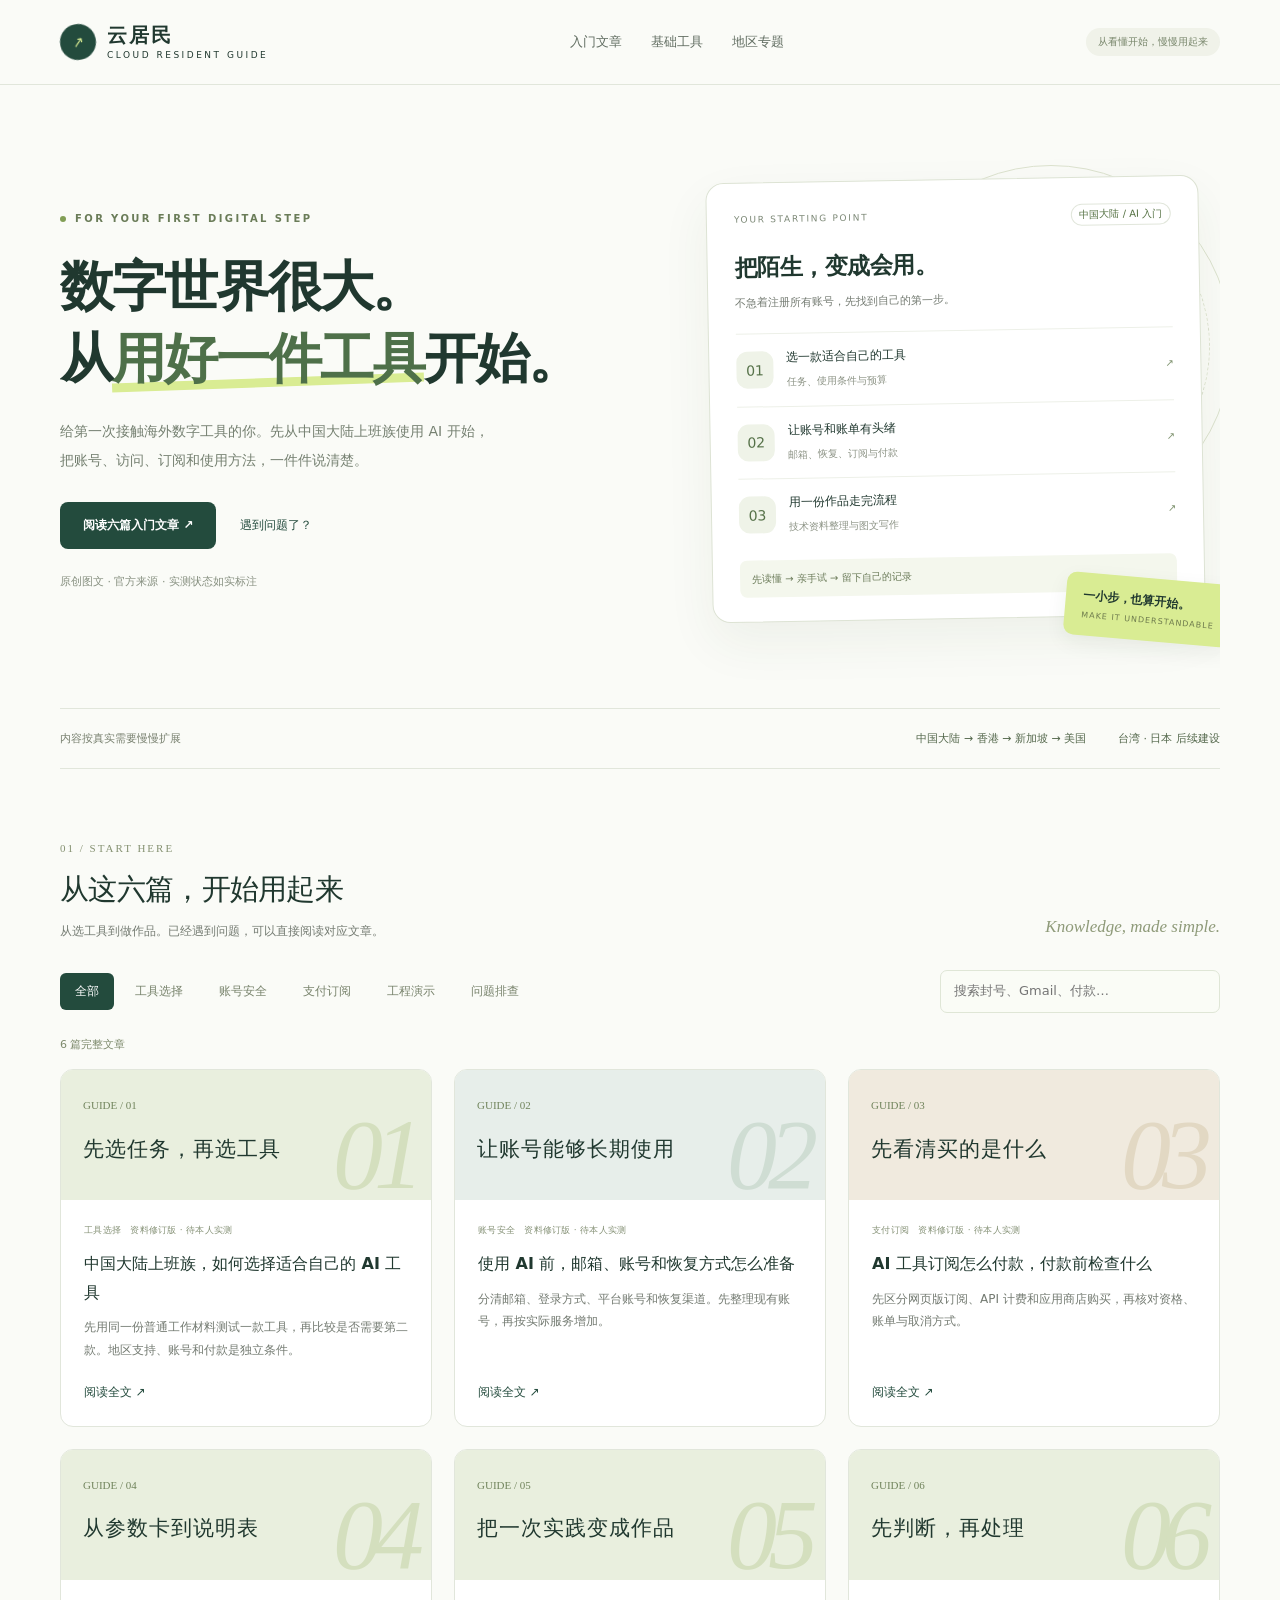
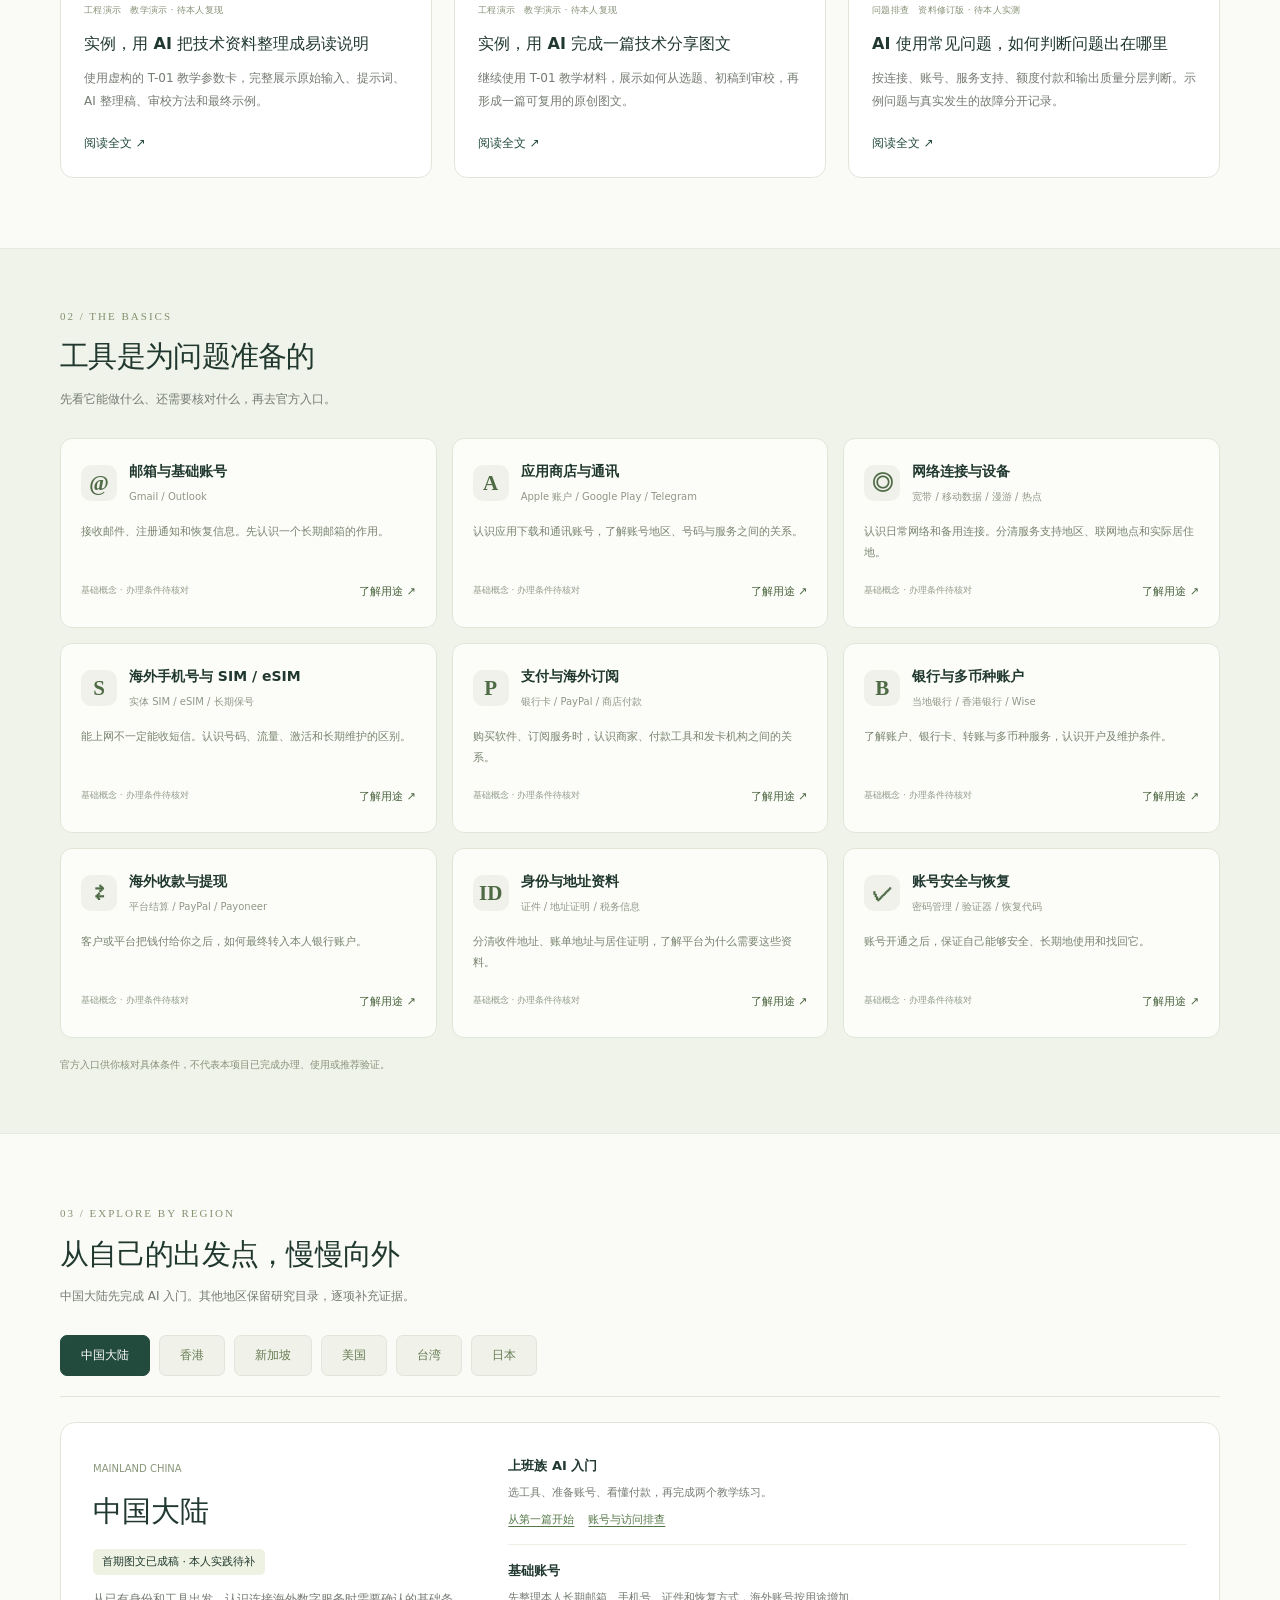
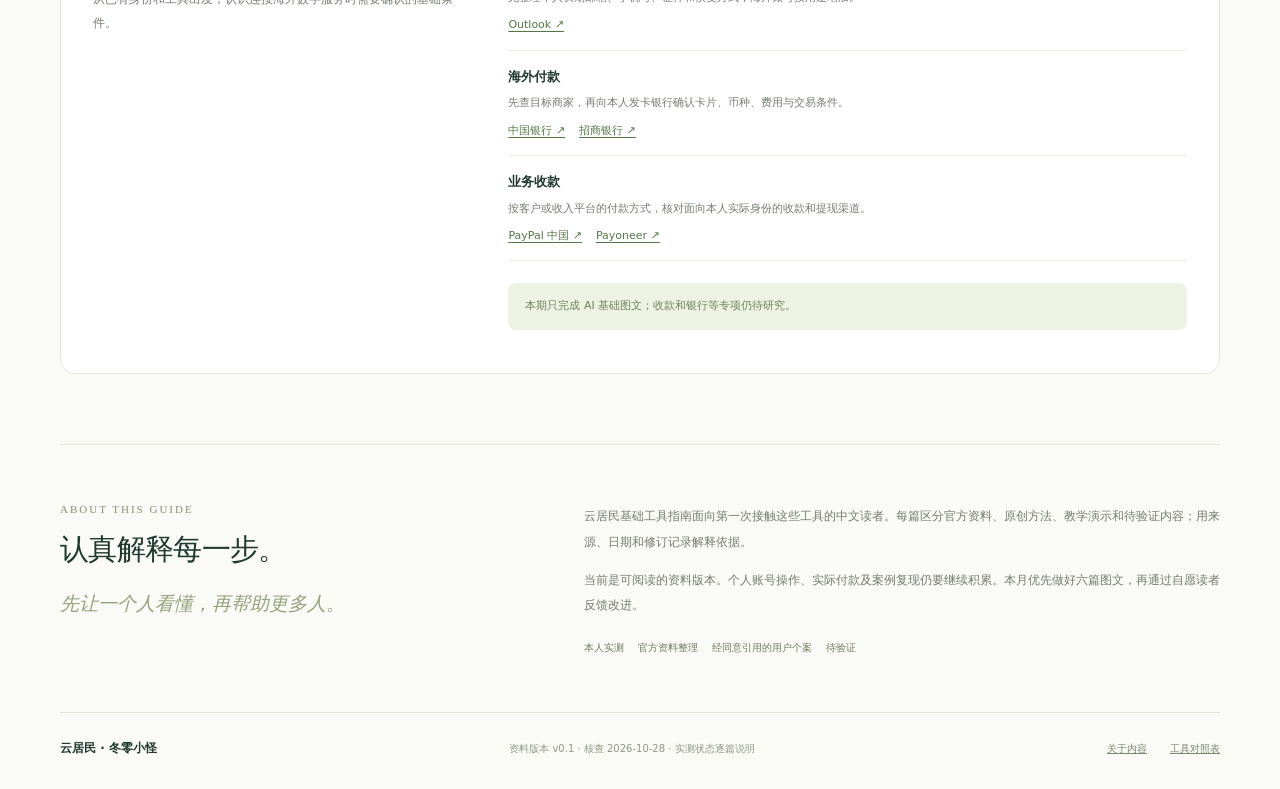
==== site/index.html @ c8e0245f "Add six beginner articles, diagrams, sources and execution plan" ====
<!doctype html><html lang="zh-CN"><head><meta charset="utf-8"><meta name="viewport" content="width=device-width, initial-scale=1"><meta name="description" content="面向中文新手的云居民基础工具指南，认识账号、网络、订阅、收款和安全。"><title>数字世界，从用好一件工具开始 · 云居民</title><link rel="stylesheet" href="assets/style.css"></head><body><a class="skip" href="#main">跳到正文</a><header><div class="wrap nav"><a class="brand" href="index.html"><span class="brand-mark">↗</span><span class="brand-name">云居民<span class="brand-en">CLOUD RESIDENT GUIDE</span></span></a><nav class="nav-links" aria-label="主导航"><a href="index.html#start">入门文章</a><a href="index.html#tools">基础工具</a><a href="index.html#regions">地区专题</a></nav><span class="nav-tag">从看懂开始，慢慢用起来</span></div></header><main id="main"><section class="hero wrap"><div class="hero-grid"><div><div class="eyebrow"><span class="dot"></span> FOR YOUR FIRST DIGITAL STEP</div><h1>数字世界很大。<br>从<em>用好一件工具</em>开始。</h1><p class="hero-copy">给第一次接触海外数字工具的你。先从中国大陆上班族使用 AI 开始，把账号、访问、订阅和使用方法，一件件说清楚。</p><div class="hero-actions"><a class="btn" href="#start">阅读六篇入门文章 ↗</a><a class="text-link" href="articles/06-troubleshooting.html">遇到问题了？</a></div><div class="hero-note">原创图文 · 官方来源 · 实测状态如实标注</div></div><div class="map-scene"><div class="map-card"><div class="map-top"><span>YOUR STARTING POINT</span><span>中国大陆 / AI 入门</span></div><h2>把陌生，变成会用。</h2><p class="map-sub">不急着注册所有账号，先找到自己的第一步。</p><a class="route" href="articles/01-choose-ai.html"><span class="route-icon">01</span><span class="route-text"><b>选一款适合自己的工具</b><small>任务、使用条件与预算</small></span><span class="route-status">↗</span></a><a class="route" href="articles/02-accounts.html"><span class="route-icon">02</span><span class="route-text"><b>让账号和账单有头绪</b><small>邮箱、恢复、订阅与付款</small></span><span class="route-status">↗</span></a><a class="route" href="articles/04-technical-case.html"><span class="route-icon">03</span><span class="route-text"><b>用一份作品走完流程</b><small>技术资料整理与图文写作</small></span><span class="route-status">↗</span></a><div class="map-foot">先读懂 → 亲手试 → 留下自己的记录</div></div><div class="floating-note">一小步，也算开始。<span>MAKE IT UNDERSTANDABLE</span></div></div></div><div class="principles"><p>内容按真实需要慢慢扩展</p><div class="points"><span class="point">中国大陆 → 香港 → 新加坡 → 美国</span><span class="point">台湾 · 日本 后续建设</span></div></div></section><section id="start" class="wrap section article-catalog"><div class="section-head"><div><div class="section-kicker">01 / START HERE</div><h2>从这六篇，开始用起来</h2><p>从选工具到做作品。已经遇到问题，可以直接阅读对应文章。</p></div><span class="section-index">Knowledge, made simple.</span></div><div class="catalog-controls"><div class="filters" role="group" aria-label="文章分类"><button class="filter active" aria-pressed="true" data-filter="all">全部</button><button class="filter" aria-pressed="false" data-filter="工具选择">工具选择</button><button class="filter" aria-pressed="false" data-filter="账号安全">账号安全</button><button class="filter" aria-pressed="false" data-filter="支付订阅">支付订阅</button><button class="filter" aria-pressed="false" data-filter="工程演示">工程演示</button><button class="filter" aria-pressed="false" data-filter="问题排查">问题排查</button></div><div class="search"><label class="skip" for="search">搜索文章全文</label><input id="search" type="search" placeholder="搜索封号、Gmail、付款…" aria-label="搜索文章全文"></div></div><div id="resultCount" class="count-line" role="status" aria-live="polite">6 篇完整文章</div><div class="guides"><article class="guide" data-id="01-choose-ai" data-category="工具选择"><a href="articles/01-choose-ai.html" class="guide-cover" aria-label="阅读 中国大陆上班族，如何选择适合自己的 AI 工具"><span class="cover-number">GUIDE / 01</span><div class="cover-title">先选任务，再选工具</div><span class="cover-word">01</span></a><div class="guide-info"><div class="guide-meta"><span>工具选择</span><span>资料修订版 · 待本人实测</span></div><h3><a href="articles/01-choose-ai.html">中国大陆上班族，如何选择适合自己的 AI 工具</a></h3><p>先用同一份普通工作材料测试一款工具，再比较是否需要第二款。地区支持、账号和付款是独立条件。</p><a class="text-link" href="articles/01-choose-ai.html">阅读全文 ↗</a></div></article><article class="guide" data-id="02-accounts" data-category="账号安全"><a href="articles/02-accounts.html" class="guide-cover" aria-label="阅读 使用 AI 前，邮箱、账号和恢复方式怎么准备"><span class="cover-number">GUIDE / 02</span><div class="cover-title">让账号能够长期使用</div><span class="cover-word">02</span></a><div class="guide-info"><div class="guide-meta"><span>账号安全</span><span>资料修订版 · 待本人实测</span></div><h3><a href="articles/02-accounts.html">使用 AI 前，邮箱、账号和恢复方式怎么准备</a></h3><p>分清邮箱、登录方式、平台账号和恢复渠道。先整理现有账号，再按实际服务增加。</p><a class="text-link" href="articles/02-accounts.html">阅读全文 ↗</a></div></article><article class="guide" data-id="03-payments" data-category="支付订阅"><a href="articles/03-payments.html" class="guide-cover" aria-label="阅读 AI 工具订阅怎么付款，付款前检查什么"><span class="cover-number">GUIDE / 03</span><div class="cover-title">先看清买的是什么</div><span class="cover-word">03</span></a><div class="guide-info"><div class="guide-meta"><span>支付订阅</span><span>资料修订版 · 待本人实测</span></div><h3><a href="articles/03-payments.html">AI 工具订阅怎么付款，付款前检查什么</a></h3><p>先区分网页版订阅、API 计费和应用商店购买，再核对资格、账单与取消方式。</p><a class="text-link" href="articles/03-payments.html">阅读全文 ↗</a></div></article><article class="guide" data-id="04-technical-case" data-category="工程演示"><a href="articles/04-technical-case.html" class="guide-cover" aria-label="阅读 实例，用 AI 把技术资料整理成易读说明"><span class="cover-number">GUIDE / 04</span><div class="cover-title">从参数卡到说明表</div><span class="cover-word">04</span></a><div class="guide-info"><div class="guide-meta"><span>工程演示</span><span>教学演示 · 待本人复现</span></div><h3><a href="articles/04-technical-case.html">实例，用 AI 把技术资料整理成易读说明</a></h3><p>使用虚构的 T-01 教学参数卡，完整展示原始输入、提示词、AI 整理稿、审校方法和最终示例。</p><a class="text-link" href="articles/04-technical-case.html">阅读全文 ↗</a></div></article><article class="guide" data-id="05-content-case" data-category="工程演示"><a href="articles/05-content-case.html" class="guide-cover" aria-label="阅读 实例，用 AI 完成一篇技术分享图文"><span class="cover-number">GUIDE / 05</span><div class="cover-title">把一次实践变成作品</div><span class="cover-word">05</span></a><div class="guide-info"><div class="guide-meta"><span>工程演示</span><span>教学演示 · 待本人复现</span></div><h3><a href="articles/05-content-case.html">实例，用 AI 完成一篇技术分享图文</a></h3><p>继续使用 T-01 教学材料，展示如何从选题、初稿到审校，再形成一篇可复用的原创图文。</p><a class="text-link" href="articles/05-content-case.html">阅读全文 ↗</a></div></article><article class="guide" data-id="06-troubleshooting" data-category="问题排查"><a href="articles/06-troubleshooting.html" class="guide-cover" aria-label="阅读 AI 使用常见问题，如何判断问题出在哪里"><span class="cover-number">GUIDE / 06</span><div class="cover-title">先判断，再处理</div><span class="cover-word">06</span></a><div class="guide-info"><div class="guide-meta"><span>问题排查</span><span>资料修订版 · 待本人实测</span></div><h3><a href="articles/06-troubleshooting.html">AI 使用常见问题，如何判断问题出在哪里</a></h3><p>按连接、账号、服务支持、额度付款和输出质量分层判断。示例问题与真实发生的故障分开记录。</p><a class="text-link" href="articles/06-troubleshooting.html">阅读全文 ↗</a></div></article><p id="empty" hidden>没有找到相关内容。试试「账号」「付款」或「线路」。</p></div></section><div class="catalog-band"><section id="tools" class="wrap section"><div class="section-head"><div><div class="section-kicker">02 / THE BASICS</div><h2>工具是为问题准备的</h2><p>先看它能做什么、还需要核对什么，再去官方入口。</p></div></div><div class="tools all-tools"><article class="tool"><div class="tool-top"><span class="tool-logo">@</span><div><h3>邮箱与基础账号</h3><small>Gmail / Outlook</small></div></div><p>接收邮件、注册通知和恢复信息。先认识一个长期邮箱的作用。</p><div class="tool-bottom"><span>基础概念 · 办理条件待核对</span><button data-tool="email" aria-haspopup="dialog">了解用途 ↗</button></div></article><article class="tool"><div class="tool-top"><span class="tool-logo">A</span><div><h3>应用商店与通讯</h3><small>Apple 账户 / Google Play / Telegram</small></div></div><p>认识应用下载和通讯账号，了解账号地区、号码与服务之间的关系。</p><div class="tool-bottom"><span>基础概念 · 办理条件待核对</span><button data-tool="apps" aria-haspopup="dialog">了解用途 ↗</button></div></article><article class="tool"><div class="tool-top"><span class="tool-logo">◎</span><div><h3>网络连接与设备</h3><small>宽带 / 移动数据 / 漫游 / 热点</small></div></div><p>认识日常网络和备用连接。分清服务支持地区、联网地点和实际居住地。</p><div class="tool-bottom"><span>基础概念 · 办理条件待核对</span><button data-tool="network" aria-haspopup="dialog">了解用途 ↗</button></div></article><article class="tool"><div class="tool-top"><span class="tool-logo">S</span><div><h3>海外手机号与 SIM / eSIM</h3><small>实体 SIM / eSIM / 长期保号</small></div></div><p>能上网不一定能收短信。认识号码、流量、激活和长期维护的区别。</p><div class="tool-bottom"><span>基础概念 · 办理条件待核对</span><button data-tool="phone" aria-haspopup="dialog">了解用途 ↗</button></div></article><article class="tool"><div class="tool-top"><span class="tool-logo">P</span><div><h3>支付与海外订阅</h3><small>银行卡 / PayPal / 商店付款</small></div></div><p>购买软件、订阅服务时，认识商家、付款工具和发卡机构之间的关系。</p><div class="tool-bottom"><span>基础概念 · 办理条件待核对</span><button data-tool="pay" aria-haspopup="dialog">了解用途 ↗</button></div></article><article class="tool"><div class="tool-top"><span class="tool-logo">B</span><div><h3>银行与多币种账户</h3><small>当地银行 / 香港银行 / Wise</small></div></div><p>了解账户、银行卡、转账与多币种服务，认识开户及维护条件。</p><div class="tool-bottom"><span>基础概念 · 办理条件待核对</span><button data-tool="bank" aria-haspopup="dialog">了解用途 ↗</button></div></article><article class="tool"><div class="tool-top"><span class="tool-logo">⇄</span><div><h3>海外收款与提现</h3><small>平台结算 / PayPal / Payoneer</small></div></div><p>客户或平台把钱付给你之后，如何最终转入本人银行账户。</p><div class="tool-bottom"><span>基础概念 · 办理条件待核对</span><button data-tool="receive" aria-haspopup="dialog">了解用途 ↗</button></div></article><article class="tool"><div class="tool-top"><span class="tool-logo">ID</span><div><h3>身份与地址资料</h3><small>证件 / 地址证明 / 税务信息</small></div></div><p>分清收件地址、账单地址与居住证明，了解平台为什么需要这些资料。</p><div class="tool-bottom"><span>基础概念 · 办理条件待核对</span><button data-tool="identity" aria-haspopup="dialog">了解用途 ↗</button></div></article><article class="tool"><div class="tool-top"><span class="tool-logo">✓</span><div><h3>账号安全与恢复</h3><small>密码管理 / 验证器 / 恢复代码</small></div></div><p>账号开通之后，保证自己能够安全、长期地使用和找回它。</p><div class="tool-bottom"><span>基础概念 · 办理条件待核对</span><button data-tool="security" aria-haspopup="dialog">了解用途 ↗</button></div></article></div><p class="catalog-note">官方入口供你核对具体条件，不代表本项目已完成办理、使用或推荐验证。</p></section></div><section id="regions" class="wrap section"><div class="section-head"><div><div class="section-kicker">03 / EXPLORE BY REGION</div><h2>从自己的出发点，慢慢向外</h2><p>中国大陆先完成 AI 入门。其他地区保留研究目录，逐项补充证据。</p></div></div><div class="region-tabs" role="group" aria-label="地区选择"><button class="region-tab" data-region="cn" aria-pressed="true">中国大陆</button><button class="region-tab" data-region="hk" aria-pressed="false">香港</button><button class="region-tab" data-region="sg" aria-pressed="false">新加坡</button><button class="region-tab" data-region="us" aria-pressed="false">美国</button><button class="region-tab" data-region="tw" aria-pressed="false">台湾</button><button class="region-tab" data-region="jp" aria-pressed="false">日本</button></div><div id="regionPanel" class="region-panel" aria-live="polite"></div></section><section id="about" class="wrap about"><div><div class="section-kicker">ABOUT THIS GUIDE</div><h2>认真解释每一步。</h2><div class="about-quote">先让一个人看懂，再帮助更多人。</div></div><div><p>云居民基础工具指南面向第一次接触这些工具的中文读者。每篇区分官方资料、原创方法、教学演示和待验证内容；用来源、日期和修订记录解释依据。</p><p>当前是可阅读的资料版本。个人账号操作、实际付款及案例复现仍要继续积累。本月优先做好六篇图文，再通过自愿读者反馈改进。</p><div class="about-tags"><span>本人实测</span><span>官方资料整理</span><span>经同意引用的用户个案</span><span>待验证</span></div></div></section></main><dialog id="toolDialog" aria-labelledby="toolTitle"><div class="dialog-head"><div class="section-kicker">TOOL NOTES</div><button class="close" aria-label="关闭工具详情">×</button></div><div class="dialog-body" id="toolBody"></div></dialog><footer class="wrap footer"><div class="footer-brand">云居民 · 冬零小怪</div><small>资料版本 v0.1 · 核查 2026-10-28 · 实测状态逐篇说明</small><div class="footer-links"><a href="index.html#about">关于内容</a><a href="downloads/工具对照表.md" download>工具对照表</a></div></footer><script>const articles=[{"id":"01-choose-ai","title":"中国大陆上班族，如何选择适合自己的 AI 工具","short":"先选任务，再选工具","category":"工具选择","evidence":"官方资料整理＋原创方法","state":"资料修订版 · 待本人实测","minutes":8,"tools":["network","email"],"related":["02-accounts","03-payments","04-technical-case"],"sources":["codex","deepseek","qianwen","openai"],"summary":"先用同一份普通工作材料测试一款工具，再比较是否需要第二款。地区支持、账号和付款是独立条件。","sections":[{"p":["下班后想用 DeepSeek 整理一页资料，搜了一圈，却先记住了会员、API、海外账号和网络线路。资料还没动，准备工作已经把人绕晕。","如果你也卡在这里，可以从一件很小的事开始。把一页能公开的材料，整理成自己看得懂的说明。","先做成一次。"]},{"h":"把几个陌生词换成日常说法","p":["网页版就像进餐厅点菜。你打开 DeepSeek 的对话页面，输入问题，直接看回答。API 则像把厨房接进自己的点餐系统，通常需要软件来调用。会用网页版，并不要求先学会 API。这个类比只解释使用方式，两者的产品条件和账单仍要分别看。","提示词就是你交代任务的话。与其输入「帮我整理」，不如说「请把这段参数整理成三列表格，保留原数值，没有的信息写未提供」。","说真的，刚开始把精力放在表达任务上，比记住一串产品缩写更有用。"]},{"h":"先明确你这次想完成什么","p":["适合已经会使用电脑和手机、希望把 AI 用于日常工作的读者。本篇先帮助你完成工具筛选，不要求编程或购买海外号码。","把「我要学 AI」改写成一个能验收的任务。例如，把一页公开技术资料整理成一张参数说明表；或者把自己的经历整理成一篇图文。"]},{"figure":"choose","caption":"原创示意图，任务、使用条件、结果质量、成本，按顺序筛选。"},{"h":"先认识三个候选，不做未经测试的排名","table":{"headers":["候选","已核对的官方信息","本周怎么试","费用与资格"],"rows":[["Codex","官方说明区分 ChatGPT 登录的订阅访问与 API 密钥按用量访问。","先确认实际登录类型，再完成一次资料整理任务。","先辨认具体产品与账单；不把订阅和 API 费用合并。"],["DeepSeek","官方首页有网页版与 API 独立入口。","用下方同一段材料，检查数值与遗漏。","个人产品价格与资格待本人核实；API 价格不能替代网页版价格。"],["千问（通义入口跳转）","通义入口目前跳转到千问。","作为补充候选，完成同任务测试并记录所用入口。","已确认入口与名称；具体功能、价格和账号要求待核实。"]]}},{"h":"用同一个小任务做比较","p":["先选你现有能正常使用、本人符合条件的一款。新建一个会话，粘贴下面的提示词和教学材料。记录工具名称、所选模式、日期、输入、原始输出与耗时。","Codex 的开发工作流与普通聊天工具的入口和定位不同；这里比较同一小任务的完成情况，不按品牌做通用能力排名。","本篇不宣称三款产品已经完成横向实测。工具对照表中的本人测试栏暂为空，等你实际操作后补充。"],"code":"请只根据原文，输出“项目｜数值与单位｜含义｜原文未提供的信息”。\n不要推断防水、精度、接线或安全等级。\n原文：采样周期100 ms；汇总上报周期1 s；正常工作温度0～40 ℃。"},{"h":"用四个问题决定是否继续用","list":["数值和单位是否保持一致？100 ms 和 1 s 是否被区分？","没有提供的信息是否明确保留为未知？","结果能否被你快速核对和修改？","实际任务频率是否足以支持持续付费？"],"p":["可以给「数值、信息边界、结构、修改成本」各记 0～2 分。这个分数只是你的任务记录，不是产品综合能力排名。当前工具满足任务时，先重复使用三次，再考虑增加工具。"]},{"h":"海外 AI 服务要多核对一层","p":["核对实际使用地区、本人账号条件和付款要求。能打开网页、拥有海外手机号或付款卡，各自都不能单独证明符合服务资格。","本次核对的 OpenAI 文档针对 API 服务，并说明列表范围之外的使用可能导致账号被封禁或暂停。它不能替代 ChatGPT 自身的地区及订阅规则。此处不提供绕过地区或身份审核的方法。"]},{"h":"完成这一篇后，你应该拿到什么","list":["一个具体任务和一款主工具。","一份原始输入、原始输出及核对记录。","一个决定，继续免费使用、继续观察，或有依据地考虑付费。"],"p":[]},{"h":"按照你今天的任务选入口","table":{"headers":["今天要做什么","起步方法","怎样算完成"],"rows":[["整理公开资料或写图文","先用自己已能正常使用的 DeepSeek 网页版。千问作为补充候选，实际功能需再确认。","保留原文和结果，逐项检查数字、条件及遗漏。"],["整理代码、修改网页或处理项目文件","已经使用 Codex 的读者可沿用当前工作环境，先只处理教学材料。","文件能打开，改动能解释，能回到原稿。"],["在自己的程序中批量调用","确实需要程序调用时，再研究 API。","明白接口、密钥、计费、额度与错误处理后再接入。"]]}},{"h":"一次十五分钟的练习","p":["找一段三到五行的公开文字，或者用第 4 篇的 T-01 教学卡。先复制保存原文，再把它交给你现有的一款服务。记录实际入口，不要只写品牌名。","拿到回答后，把原文放左边、结果放右边。逐个圈出数值和单位，再查有没有多出来的结论。比如原文没有防水等级，结果就不该出现「防水」。","看不懂的术语可以再追问「请换成一个第一次上班的人能理解的说法，保留数值和适用条件」。解释仍要对照原文，不能因为更顺口就默认正确。","你想想看，能发现并修正一个具体错误，已经比收藏十篇工具排行榜更接近自己的工作需求。"]},{"h":"买会员前，先留下一份作品","p":["担心免费额度不够很正常。先观察它究竟卡在哪一步，文件太长、次数不足，还是结果不准确。不同问题对应不同处理方法。","其实吧，订阅能否解决问题，要看官方套餐具体包含什么。答案不准确时，先缩小材料、写清要求、做好核对，再判断付费是否有帮助。","工具的价值可以用一件作品来判断。这篇说明能不能看懂，下一次还能不能照着做，自己需要花多少时间修正。今晚先留下这一件。"]},{"p":["冬零小怪 · 云居民基础工具指南","如果这篇帮你看懂了一步，可以收藏、分享给同样刚开始的朋友，也欢迎记下还没看懂的问题。"]}]},{"id":"02-accounts","title":"使用 AI 前，邮箱、账号和恢复方式怎么准备","short":"让账号能够长期使用","category":"账号安全","evidence":"原创操作方法＋官方查询入口","state":"资料修订版 · 待本人实测","minutes":8,"tools":["email","apps","security","identity"],"related":["01-choose-ai","03-payments","06-troubleshooting"],"sources":["codex","deepseek","qianwen","microsoft","google"],"summary":"分清邮箱、登录方式、平台账号和恢复渠道。先整理现有账号，再按实际服务增加。","sections":[{"p":["换了一部手机，邮箱还能打开，平时用的账号却要求旧设备验证。之前一路点「继续」，现在才发现自己说不清当初是怎么登录的。","这是一个假设场景。对第一次接触 Gmail、DeepSeek 或 Codex 的读者，最该弄明白的就是这件事。","账号怎么进，也得知道怎么找回。"]},{"h":"邮箱像信箱，登录方式像钥匙","p":["Gmail 是邮箱服务。你可能用它收账单，也可能用 Google 账号登录另一项服务。这两件事有关联，但不是同一个动作。","假设你在一项服务里点了「使用 Google 继续」。下次登录时应先回想自己选的方式，别看到密码框就反复尝试一个从没给该平台设置过的密码。这个例子只帮助理解，具体入口看该平台当前页面。","说真的，记住「我用什么方式进来的」，经常比再注册一个备用账号更有帮助。"]},{"h":"先分清四个角色","table":{"headers":["角色","用途","你需要记录什么"],"rows":[["邮箱","收通知、业务联系或恢复邮件。","只在私人记录中记别名、是否能登录、是否有恢复方式。"],["平台账号","登录具体 AI 服务。","服务名称、本人使用状态、官方登录入口。"],["登录方式","密码、手机验证或第三方登录等。","你实际采用哪一种；不是把密码写到资料表。"],["恢复方式","丢失设备或无法登录时找回。","恢复入口和备用方式是否仍由本人掌握。"]]}},{"figure":"accounts","caption":"原创示意图，平台账号、登录方式与恢复渠道需要分别确认。"},{"h":"先整理现有账号，30 分钟就能开始","list":["列出你正在使用的 AI 与邮箱类型，不需要提供完整地址。","用本人设备确认邮箱和常用 AI 是否还能正常登录。","在官方安全设置里查看当前支持的恢复和验证选项。","确认旧手机号是否仍在使用，备用邮箱是否能收到通知。","记录完成日期和未解决问题，保存在私人执行资料中。"],"p":["不要为了「搭建云居民身份」批量注册账号。每增加一个账号，都增加一份维护责任。"]},{"h":"设置独立密码与可恢复的验证方式","p":["重要账号使用独立密码，可以采用本人掌握的密码管理器。平台支持多因素认证时，先看清迁移与恢复说明，再启用适合自己的方式。","恢复代码属于敏感凭证，妥善单独保存。公开截图只保留菜单和操作说明，隐去邮箱、手机号、二维码、验证码、支付和账户标识。"]},{"h":"换手机或号码前先做迁移","list":["确认新设备能登录重要账号。","按平台官方说明迁移验证器或其他验证方式。","更新已停用的恢复号码和邮箱。","确认新方式生效，再处理旧设备或旧号码。"],"p":["如果已无法登录，从该服务的官方找回入口开始；先记录报错和已有恢复条件，不把账号交给陌生人托管。"]},{"h":"哪些信息放在什么地方","table":{"headers":["公开教程可以放","私人执行记录可以放","不在普通记录表中保存"],"rows":[["服务名称、脱敏截图、一般步骤。","账号别名、邮箱类型、恢复设置状态、最后确认日期。","密码、验证码、恢复代码、API 密钥、完整证件及支付资料。"]]}},{"h":"如何验收","p":["你能说清楚，这个账号用什么登录、通知发到哪里、设备丢失时先查哪个入口。私人记录中只填写状态与别名；公开文章不包含可识别你的登录凭证。","本篇未登录你的账户核实设置，具体菜单与可用验证方式以相应服务的当前页面为准。"]},{"image":"google-2step-official.png","caption":"Google 官方两步验证帮助页公开截图，2026-10-28。展示的是官方说明，不代表个人设置已经完成。"},{"h":"Gmail 已经在用，接下来做什么","p":["在本人常用设备上打开 Google 官方账号页面，从账号菜单进入安全相关设置。确认当前恢复邮箱、恢复手机号和验证设备是否仍归自己掌握。本文没有登录个人账号，不提供未经确认的逐按钮截图。","如果页面显示两步验证、通行密钥或验证器等选项，先阅读它自己的设置和恢复说明。两步验证是在原有登录之外再确认一次身份；通行密钥是一种依靠设备解锁等方式验证的登录凭据。不要因为名字陌生就同时开一堆自己不会恢复的方式。","其实吧，最好的配置是你能长期维护的配置。换手机前，先在新设备验证登录和恢复路径，再处置旧设备。"]},{"h":"一行私人记录就能说明白","code":"服务别名    教学账号 A\n通知邮箱类型    Gmail\n实际登录方式    由本人按实际情况填写\n恢复渠道状态    已确认 / 待确认\n最近确认日期    年-月-日\n下一步    只记录动作，不记录密码、验证码或恢复代码","p":["这张记录相当于给自己留一张门牌说明。它应该告诉你去哪里找，不应该变成钥匙串。","你想想看，如果电脑坏了，只留下存在那台电脑里的恢复代码，恢复仍然可能很困难。按服务说明安排自己能取得的备份，必要时使用受保护的离线存放方式。"]},{"h":"截图怎样让别人看懂，又不暴露自己","p":["教程需要的是菜单位置、选项名称和操作结果。邮箱、手机号、二维码、恢复代码、设备标识及支付信息不需要出现在图里。","先裁掉无关区域，再用不透明色块遮挡，导出一张新的图片。重新打开导出图检查，别只在编辑器里盖住一层就发原文件。","坦率地讲，本文配的是关系示意图。它不代表你的 Gmail 已经开好两步验证。今晚只完成一次本人核对，哪怕还有一项待确认，也写清楚下一步。"]},{"p":["冬零小怪 · 云居民基础工具指南","如果这篇帮你看懂了一步，可以收藏、分享给同样刚开始的朋友，也欢迎记下还没看懂的问题。"]}]},{"id":"03-payments","title":"AI 工具订阅怎么付款，付款前检查什么","short":"先看清买的是什么","category":"支付订阅","evidence":"原创判断方法＋官方入口","state":"资料修订版 · 待本人实测","minutes":8,"tools":["pay","bank","identity"],"related":["01-choose-ai","02-accounts","06-troubleshooting"],"sources":["codex","deepseek","qianwen","openai"],"summary":"先区分网页版订阅、API 计费和应用商店购买，再核对资格、账单与取消方式。","sections":[{"p":["同一个品牌，网页里有会员，开发者平台里又有余额。钱已经花过，打开另一个入口却还是提示额度不足。","如果你正准备第一次付款，先把购买对象看清楚。","品牌名相同，不足以说明账单相通。"]},{"h":"会员像月票，API 更像按使用量记账","p":["月票类比适合帮助理解订阅，按月或按年购买特定套餐内的权益。API 则经常根据实际调用消耗来计费，具体计价单位、额度和限额由对应产品说明。","这里的关键是看官方账单。不能因为 DeepSeek 首页同时有聊天和 API 链接，就推断两个入口用同一份余额。也不能把 Codex 所有登录方式都理解成同一种订阅。","说真的，付款之前先说清「我在哪个入口，买哪个商品」，后面的麻烦会少一些。"]},{"h":"先确认你要购买的产品","table":{"headers":["购买对象","先确认的问题","容易混淆的地方"],"rows":[["网页版订阅","订阅名称、计费周期、包含功能与实际账号。","买了某个网页套餐，未必包含 API 用量。"],["API 服务","接口产品、计费单位、额度、限额和账单入口。","按调用计费和网页会员是两种产品路径。"],["应用内购买","是否由应用商店结算、商店账号和订阅管理入口。","网页取消与商店订阅取消可能是不同入口。"]]}},{"h":"Codex 的登录与费用先分开辨认","p":["官方认证说明列出 ChatGPT 登录的订阅访问，以及 API 密钥按用量访问。它们对应的账单和使用条件不同。先在本人界面确认当前方式，再判断自己要查哪种费用。","本篇不需要你贴出任何密钥、令牌或认证文件。也不代替你切换登录方式或更改安全设置。"]},{"figure":"payment","caption":"原创示意图，先识别商品与购买渠道，再处理付款和续费。"},{"h":"付款前按这个顺序核对","list":["本人实际身份和使用地区是否符合该服务要求。","当前登录的账号是否就是准备长期使用的账号。","要购买的是网页订阅、API 额度还是应用内商品。","订单页展示的金额、币种、周期、税费与优惠到期价格。","官方接受的付款方式及本人发卡机构的交易条件。","自动续费的下次日期、取消入口和退款规则。"],"p":["账号资格、服务地区与付款成功分别判断，不用一张卡或一次验证码来推断全部条件。"]},{"h":"用空白账单记录代替猜价格","table":{"headers":["字段","应从哪里填写"],"rows":[["商品与渠道","本人打开的官方产品页或订单页。"],["首期实际支付","订单展示或已发生交易记录；未付款就写「未发生」。"],["持续费用","续费说明；金额或条件不明确时标为待确认。"],["汇率及其他费用","商家和付款机构说明；结算前不能保证固定汇率。"],["取消与退款","对应官方说明与本人可找到的管理入口。"]]}},{"h":"需要境外付款工具吗？先从商家倒推","p":["先检查目标服务接受的方式和你已有工具的适用性。确实有需求后，再研究额外的银行或付款工具。","付款工具的发卡地、卡组织、本人身份和商家限制是不同条件。此处没有推荐某张卡必然能完成付款，也没有办理金融账户。"]},{"h":"失败后，先保留证据再判断","list":["记录时间、实际商品、错误提示与已尝试步骤。","到官方订单或订阅页面确认是否已经产生订单或扣款，避免重复购买。","若已扣款但未开通，通过商家官方支持入口查询订单状态。","若由发卡机构拒绝，向本人发卡机构核实，不连续更换不明付款渠道。"],"p":["记录中隐藏卡号、账单地址和订单敏感字段。身份验证、付款和协议确认由本人在官方渠道完成。"]},{"h":"这一篇目前完成到哪里","p":["已整理判断顺序与三类产品的差异，尚未进行你的付款实测。工具对照表不填写未经验证的订阅价格。","本次读取的 OpenAI 地区文档只适用于 API，不作为 ChatGPT 订阅或付款资格的依据。其他工具的付款功能以本人实际看到的官方商品为准。"]},{"image":"codex-auth-official.png","caption":"官方 Authentication 文档公开截图，2026-10-28。页面分别列出 ChatGPT 订阅访问与 API 按用量访问。"},{"h":"把订单页当成商品说明读一遍","p":["登录本人准备长期使用的账号，从产品自己的升级或账单入口查看商品。记录套餐名称、购买渠道、币种、周期，以及订单页显示的总价。还没准备好付款，也可以在这一步停下。","例如一份虚构订单写着每月 20 美元，这只能说明它标出的周期费用。若连续订阅十二个月，单算标价就是 240 美元，实际支出还要看税费、汇率与发卡机构费用。这是算账示例，不是任何服务的现价。","其实吧，月费是否便宜，要放回你的使用频率里看。只用过一次的功能，和每周都用的功能，值得投入的金额可能完全不同。"],"figure":"invoice","caption":"原创虚构订单示意，20 美元只用于解释账单字段，不对应任何真实套餐。"},{"h":"海外服务怎么付，答案在具体订单里","p":["有的服务通过网页结算，有的可以通过应用商店购买，也有仅针对特定产品的账单平台。可用的卡种、发卡地区、账单资料和购买资格，需要分别看服务官方说明及实际订单。本文没有验证某张中国大陆银行卡对某个套餐必定可用。","不要为了试一个聊天功能，就把海外号码、银行卡、API 和服务器全部买齐。先确认自己已有方式是否满足要求。银行卡是付款工具，不能改变服务的地区与账号资格。","你想想看，连商品都还没确认，提前准备几张卡很难知道是在解决哪个问题。"]},{"h":"扣款失败，先别连点几次","p":["保留错误提示，查看官方订单状态，再向发卡机构确认是拒绝交易、待处理还是已经入账。银行显示的一笔待处理记录，不一定已经是最终扣款；状态由对应机构确认。","遇到扣费后没有权益，先核对购买账号、渠道及订单。提交给官方支持时，只在对方正规渠道按要求提供必要信息，普通笔记里不要保存完整卡号或安全码。","退款、取消续费和到期三个动作也要分别看。取消续费不等于已退款，也不自动说明什么时候失去权益。按你实际商品的说明记录。"]},{"h":"付费之后留下两个位置","p":["保存官方账单查询入口和订阅管理入口，再记下下次续费日期。可以在自己的日历里提前提醒，本项目不替你创建付费或续费操作。","坦率地讲，我们还没有你的真实订单记录，所以这篇给的是辨认方法。下次购买时，把商品与渠道写明，成功或失败都能留下有用的复盘。"]},{"p":["冬零小怪 · 云居民基础工具指南","如果这篇帮你看懂了一步，可以收藏、分享给同样刚开始的朋友，也欢迎记下还没看懂的问题。"]}]},{"id":"04-technical-case","title":"实例，用 AI 把技术资料整理成易读说明","short":"从参数卡到说明表","category":"工程演示","evidence":"自编材料＋本次助手演示","state":"教学演示 · 待本人复现","minutes":8,"tools":["network"],"related":["01-choose-ai","05-content-case","06-troubleshooting"],"sources":["sample"],"summary":"使用虚构的 T-01 教学参数卡，完整展示原始输入、提示词、AI 整理稿、审校方法和最终示例。","sections":[{"p":["设想一个练习。把几行参数交给 Codex 整理，句子可能变顺了，但每个数字对应哪个含义，仍要回头核对。","如果你也常写设备说明，可以先用一份不涉及公司资料的练习材料，看看该怎样核对。","把文字写顺，只完成了一半。"]},{"h":"给新手的解释，可以生活化到哪一步","p":["100 ms 是 0.1 秒，1 s 是 1 秒，单看时间长度，两者相差十倍。但本卡写的是采样周期和汇总上报周期，所以整理时必须保留两个不同的名称。","你可以借用做笔记的动作理解。每隔一段时间记一笔，和隔一段时间把笔记汇总交出去，是两种动作。这个类比不说明 T-01 怎样存储数据、每包包含多少条，也不能推断真实设备内部行为。","说真的，类比只负责帮人听懂。参数结论仍然要回到原文。"]},{"h":"案例边界与验收目标","p":["本案例由当前编写助手基于自编材料生成，用于展示内容制作流程。它不是你已经完成的工具测试，也不是 DeepSeek、Kimi 或千问的产品测评。","材料使用虚构的参数卡，不包含公司资料或真实设备指令。目标是准确解释文字、保留数值与单位、明确原文没有提供的内容。审校部分是编辑示范，仍需你本人复核。"]},{"h":"原始材料，T-01 教学参数卡","code":"T-01 教学参数卡（虚构）\n用途：演示如何将参数文字整理成说明。\n供电：24 V DC。\n采样周期：100 ms。\n汇总上报周期：1 s。\n正常工作温度：0～40 ℃。\n连续 5 s 未收到新数据：界面显示“数据中断”。\n未提供：防水等级、测量精度、接线方式。\n边界：不得用此虚构材料指导真实设备选型、接线或运行。"},{"h":"复制这段提示词开始复现","code":"请仅根据以下原文，为第一次接触这份资料的人整理说明。\n输出：1.一句话概括；2.参数与含义对照；3.原文没有说明的内容。\n保留数值和单位；区分采样周期与上报周期；不要补充常识性推断。\n每条结论注明对应原文字段。不能确定时写“原文未提供”。\n材料：\nT-01 教学参数卡（虚构）\n用途：演示如何将参数文字整理成说明。\n供电：24 V DC。\n采样周期：100 ms。\n汇总上报周期：1 s。\n正常工作温度：0～40 ℃。\n连续 5 s 未收到新数据：界面显示“数据中断”。\n未提供：防水等级、测量精度、接线方式。\n边界：不得用此虚构材料指导真实设备选型、接线或运行。"},{"figure":"technical","caption":"原创流程图，原文 → AI 初稿 → 逐项核对 → 修订稿。此图不是产品截图。"},{"h":"AI 初稿，本次编写助手生成","code":"T-01 是用于说明文档整理流程的教学示例。它以 24 V DC 供电，按 100 ms 周期采样，每 1 s 汇总上报，正常工作温度为 0～40 ℃。连续 5 s 未收到新数据时，界面显示“数据中断”。材料没有提供防水等级、测量精度和接线方式。"},{"h":"审校示例，哪些地方需要改得更清楚","table":{"headers":["检查项","与原文对照","编辑修正"],"rows":[["数值与单位","24 V DC、100 ms、1 s、0～40 ℃、5 s 均有原文字段。","保留原单位，不擅自换算或省略。"],["采样与上报","采样周期和汇总上报周期是两个字段。","分别列行，避免读者误以为每秒才采一次数据。"],["中断条件","原文为「连续 5 s 未收到新数据」。","原样保留，不改成大于、至少或超过等其他边界。"],["遗漏资料","原文明确未提供防水、精度与接线。","单列「未知」，不补写经验值。"],["使用边界","材料声明是虚构教学卡。","最终说明继续显示教学性质和使用限制。"]]}},{"h":"最终整理示例，可读的参数说明","table":{"headers":["原文字段","数值或规则","给新手的解释"],"rows":[["供电","24 V DC","原文给出的供电信息；不延伸为接线方案。"],["采样周期","100 ms","原文说明每次采样之间的周期。"],["汇总上报周期","1 s","这是汇总上报周期，应与采样周期分开理解。"],["正常工作温度","0～40 ℃","只复述材料给出的范围。"],["数据中断","连续 5 s 未收到新数据时显示指定文字。","这是本教学卡定义的显示条件。"],["未提供信息","防水等级、测量精度、接线方式。","保留未知，不能根据常识补齐。"]]}},{"h":"你复现时需要补充的记录","list":["实际工具和模式、测试时间、所在地区与设备类型。","原始输入和原始输出，保留未经编辑的版本。","你本人发现的错误、遗漏以及逐项修正记录。","复核后的最终稿，附「用户实测」或「待验证」标签。"],"p":["先用同一段原文测试主工具，不必同时购买三款工具。将结果存入私人实践记录；整理成公开教程前再次去除账号与设备信息。"]},{"h":"照着复现，先处理这一小段","p":["在本地新建一个文本文件，保存上面的教学卡全文，文件名可以用 T-01原文.txt。再建一个文件保存提示词。这样下次比较时不用靠记忆还原输入。","用自己现有能正常使用的 Codex 或 DeepSeek，把原文和提示词一起提交。不要上传公司图纸、客户信息或真实设备配置来完成这次练习。","回答出来后，先完整另存为原始输出，再开始改。其实吧，只有把原稿留住，才能看清到底是提示词改善了，还是你自己修正了结果。"]},{"h":"三轮核对，每轮只盯一件事","table":{"headers":["轮次","看哪里","本例怎样查"],"rows":[["第一轮","所有数字与单位","逐项查 24 V DC、100 ms、1 s、0～40 ℃、连续 5 s。"],["第二轮","数值适用的字段和条件","100 ms 对应采样；1 s 对应汇总上报；中断条件原样保留。"],["第三轮","原文之外的新结论","出现防水、精度、接线或实际产能等断言就追问出处；没有依据就删。"]]},"p":["如果遇到自己也不确定的专业判断，就标记待核实，回到可公开的官方说明或请合适的人复核。不要让 Codex 用更肯定的语气替你补上缺失证据。","你想想看，表格的好处就是每一行都能找到原文字段。漂亮的排版不能代替这个动作。"]},{"h":"这一份说明怎样变成你的真实案例","p":["当前文章展示的是本次助手生成和编辑的示例。你完成复现后，可以把自己的原始输出、发现的问题和修订稿放进来，再如实写上所用工具、日期和环境。","坦率地讲，读者未必需要一篇宣称节省了百分之多少时间的文章。把一个数字怎样核对清楚展示出来，就已经能帮另一个新手少走一步弯路。今晚先复核这五个数值。"]},{"p":["冬零小怪 · 云居民基础工具指南","如果这篇帮你看懂了一步，可以收藏、分享给同样刚开始的朋友，也欢迎记下还没看懂的问题。"]}]},{"id":"05-content-case","title":"实例，用 AI 完成一篇技术分享图文","short":"把一次实践变成作品","category":"工程演示","evidence":"自编材料＋本次助手演示","state":"教学演示 · 待本人复现","minutes":8,"tools":["apps"],"related":["04-technical-case","01-choose-ai","06-troubleshooting"],"sources":["sample"],"summary":"继续使用 T-01 教学材料，展示如何从选题、初稿到审校，再形成一篇可复用的原创图文。","sections":[{"p":["参数说明整理出来了，想写成一篇技术分享，结果开头冒出一句「我在现场调试了三天」。实际根本没发生过这段经历。","Codex 或 DeepSeek 可以协助表达，经历和结论还得有来源。","这一篇就练习把事实写成图文。"]},{"h":"一篇分享先装一件事","p":["选题可以很小。就讲 T-01 里的 100 ms 采样与 1 s 汇总上报，怎样在说明里分开写。读者看完能改好一张表，就足够成为一篇练习。","说真的，刚开始写作，常常会想把账号、模型、网络和所有技巧一次讲完。材料越多，事实越不容易核查。把问题缩小，文章会更容易写完。","这也像整理工作笔记。先把一页记清楚，再把几页连成册。自己的知识库可以这样慢慢长出来。"]},{"h":"先确定你这篇内容只讲什么","p":["目标读者是第一次整理技术资料的上班族。文章只解释「100 ms 采样」和「1 s 上报」为什么要分开记录，材料仅限 T-01 虚构教学卡。","这份图文由本次编写助手演示生成，没有冒充你的现场经历、产品测试或已发布作品。涉及具体工具的个人实测结果需要你另行复现。"]},{"h":"原始输入与事实边界","code":"题目：把技术参数写清楚的一次练习。\n来源：T-01 教学参数卡（虚构）。\n可引用：100 ms 采样、1 s 汇总上报，以及材料声明的未知项。\n不可添加：实际生产效率、设备品牌、客户反馈、工具排名、已现场验证的结论。"},{"h":"提示词，先写结构，再写初稿","code":"请根据以上材料写一篇面向普通上班族的技术分享。\n先给标题和四段提纲，再写400字以内的正文。\n必须标明虚构教学案例；不要用“我在现场”“亲测效率翻倍”等未经提供的经历。\n区分采样与汇总上报；末尾给出读者可以完成的文字核对动作。\n缺少的事实直接写未提供。"},{"h":"AI 初稿，本次编写助手生成","code":"标题：两个时间参数，别写成一件事\n整理技术资料时，我会先把数值和用途拆开看。以虚构的T-01教学卡为例，100 ms对应采样周期，1 s对应汇总上报周期。把它们都写成“更新速度”，读者就不容易知道每个数字在描述什么。\n更清楚的做法是分别写出参数名、数值、单位和原文字段。原文没有提供的防水等级、精度和接线方式，继续保留为未知。\n你也可以拿一段公开资料练习：先圈出所有数字，再逐条检查AI是否改变了单位或补充了原文不存在的条件。"},{"h":"审校示例，去掉没有来源的个人经历","table":{"headers":["初稿问题","修正理由","采用写法"],"rows":[["「我会先……」","没有提供你的真实实践，不替你补写个人经验。","「整理技术资料时，可以先……」"],["两个周期是否说清","采样与上报需要分开呈现。","增加对照图及两个独立参数名。"],["案例是否真实","不能让读者误认为是真实设备测试。","正文开头及配图均标记「虚构教学案例」。"],["发布是否已完成","此处只制作素材。","保存为本地图文稿，不填浏览量和收入。"]]}},{"figure":"content","caption":"原创配图，两个周期分开标注。虚构教学案例，无真实产品截图。"},{"h":"最终图文稿，可复制后继续审校","code":"两个时间参数，别写成一件事\n\n【虚构教学案例】\n整理技术资料时，可以先把数值和用途拆开。T-01教学参数卡中，100 ms对应采样周期，1 s对应汇总上报周期。它们描述的是不同字段。\n\n如果把两个数字都写成“更新速度”，读者很难判断具体含义。可以分别列出参数名、数值、单位，并回到原文字段逐条核对。\n\n这份卡没有提供防水等级、测量精度和接线方式，整理时继续保留为未知。AI能帮助组织文字，结论仍要回到材料检查。\n\n练习：取一段允许公开的资料，圈出所有数值和单位，再检查整理结果有没有遗漏、改写或补充没有依据的条件。"},{"h":"从长文拆出一条摘要","code":"【虚构教学案例】100 ms采样、1 s上报，对应两个不同字段。整理技术资料时，先列“参数名—数值—单位”，再逐条对照原文。原文没给出的精度、防水和接线，继续写未知。先试一段可公开资料，再决定是否扩展工作流。","p":["摘要可作为 X 等渠道的发布素材；实际字符限制、格式与账号条件在发布时核对。本项目未登录或发布到任何社交账号。"]},{"h":"你需要补的最后一步","list":["用自己的主工具复现，保留原始输出。","用自己实际采用的措辞重新审校，核实所有事实。","确认材料和图片有权公开，填写版本及核查日期。","先在知识库形成完整作品，再拆出短摘要。"]},{"h":"把正文拆成四张图","table":{"headers":["图片","画面文字","制作方法"],"rows":[["第 1 张","两个时间参数，分别在讲什么","用一句问题做封面，标注虚构教学案例。"],["第 2 张","100 ms 采样；1 s 汇总上报","用两个并列色块分别标示，不画未经验证的内部过程。"],["第 3 张","原文没给出，就保留未知","列防水等级、测量精度和接线方式三项。"],["第 4 张","圈数字 → 对字段 → 查来源","给出一次读者能完成的动作，附材料出处与日期。"]]},"p":["网页里已经配好两周期的原创示意图，可以作为版式起点。它不是产品截图，也不是设备运行结果。发布前继续保留教学标注。","其实吧，图片不用先追求复杂。让手机上的读者看清数字、标题和材料性质，已经能解决主要阅读问题。"]},{"h":"给 Codex 或 DeepSeek 的修改指令也要具体","code":"请把正文改成面向第一次整理技术资料的上班族的表达。\n保留“虚构教学案例”的标注。\n每段只讲一个意思。\n保留100 ms与1 s各自对应的字段。\n删除没有材料支持的个人经历、效果数字和产品评价。\n先列出你删改了什么，再给修订稿。","p":["对比修改前后，特别看有没有把「可以」变成「一定」，把教学卡变成真实设备，把说明写作变成工具测评。句子越顺，越要检查这些边界。","你想想看，读者认识你，往往就是从这一篇小文章开始。把知道的写清楚，把还没做过的交代清楚，后面的信任才有地方落脚。"]},{"h":"先留完整稿，再拆成平台摘要","p":["完整稿放知识库，保留原文、修订过程、配图和来源。X 可以用一条短摘要引出核心问题；Instagram 可以复用经过排版的图组。是否发出，以及当前账号和平台格式是否合适，由你本人确认。","发布前预览手机效果。标题被截断就缩短标题，图上字太小就减少同一张图承载的内容。不要为了适配平台把教学性质和来源删掉。","坦率地讲，现在不用预填浏览量和广告收入。先把四张图和正文放在一起，找一个第一次接触的人试读，问他能否分清两个周期。"]},{"p":["冬零小怪 · 云居民基础工具指南","如果这篇帮你看懂了一步，可以收藏、分享给同样刚开始的朋友，也欢迎记下还没看懂的问题。"]}]},{"id":"06-troubleshooting","title":"AI 使用常见问题，如何判断问题出在哪里","short":"先判断，再处理","category":"问题排查","evidence":"原创排查框架＋官方认证说明","state":"资料修订版 · 待本人实测","minutes":8,"tools":["network","security","pay","identity"],"related":["01-choose-ai","02-accounts","03-payments"],"sources":["codex","deepseek","qianwen","openai"],"summary":"按连接、账号、服务支持、额度付款和输出质量分层判断。示例问题与真实发生的故障分开记录。","sections":[{"p":["页面转了半天，Codex 没有返回结果。脑子里很容易冒出两个判断，账号是不是封了，线路是不是坏了。","先把眼前的现象写下来，再决定下一步。","一个报错，还说明不了全部原因。"]},{"h":"把故障当成快递，看看停在哪一站","p":["从打开页面，到完成登录，再到提交任务、拿到结果，可以先分成几个环节。就像一件快递停在取件、运输还是派送，需要的处理动作不同。这个类比只帮助定位，不是网络协议说明。","说真的，统一写成「不能用了」，别人很难帮你。写成「主页能打开，登录后提交任务提示额度不足」，范围已经小得多。","本篇是通用判断方法。没有你的错误原文和实际环境，不能据此诊断你个人账号为什么出现异常。"]},{"h":"先保存一条可以复查的现象","p":["记录时间、入口、设备类型、错误原文、你刚刚执行的动作和期待结果。截图先遮挡账号、订单、验证码等信息。","下面是排查情景示例，不代表已经收到十名用户的问题，也不是已经在你的设备上复现的故障。真实问题记录表初始为空。"]},{"figure":"troubleshoot","caption":"原创排查路径，连接 → 登录 → 服务支持 → 额度付款 → 输出质量。"},{"h":"担心封号时，先分辨你看到的现象","list":["网络超时、登录过期、权限不足、额度限制和明确的账号暂停通知，分别记录。","单独看到无法连接、401 或 403，不能据此认定账号已经永久封禁。先保留错误原文及发生环节。","收到明确的暂停或停用通知时，通过相应官方支持或申诉入口处理；不要承诺换线路就能解封。","恢复过程中不向第三方提供密码、验证码、API 密钥或认证文件。"],"p":["「固定线路」「住宅 IP」「付费账号」等名称不能提供账号不被限制的保证。具体服务仍有自己的地区、身份与使用规则。"]},{"h":"线路访问问题，先缩小排查范围","list":["确认失败发生在打开页面、登录回调，还是发送任务之后。","使用本人已有、允许使用的网络，在一次只改变一个条件的情况下比较；不新增购买线路。","查看官方服务状态，并记录时间、设备与错误；浏览器能打开不代表客户端或某项功能也已正常。","公司网络或设备有策略限制时，向网络管理员核实；不关闭证书验证或安全软件来试错。"],"p":["Codex 官方认证文档可以帮助你区分登录方式、对应账单和凭证保护要求。它不能单独解释每一次网络故障，也不能用 API 的地区列表代替所有客户端的使用条件。"]},{"h":"用现象定位下一步","table":{"headers":["看到的现象","先确认什么","下一步"],"rows":[["网页无法打开","官方域名、其他普通网站、设备网络与服务状态。","先保存报错，查看官方状态或支持；不要立即购买新账号。"],["登录或验证码失败","登录方式、邮箱或号码是否仍由本人掌握。","使用官方恢复入口，检查输入、有效期与平台提示。"],["提示地区或资格不符","具体产品、实际使用地点与官方支持条件。","查该产品对应说明，选择符合本人条件的工具。"],["提示额度或频率限制","当前模式、产品套餐、官方额度与刷新说明。","按官方提示等待或调整任务；不猜测固定恢复时间。"],["扣费但功能未开通","订单渠道、账号、订单状态与扣款状态。","通过对应官方订单或支持入口查询，避免重复购买。"],["答案与材料不一致","原文是否完整、提示词是否限制来源。","缩小任务、保留原文、分项核对数值和未知条件。"],["图文看起来像编造经历","输入是否给出了真实经历与可引用证据。","删除没有证据的第一人称叙事，明确演示性质。"]]}},{"h":"给客服的信息可以这样整理","code":"问题发生时间与时区：\n官方服务及入口：\n设备与系统类型：\n期待结果：\n实际现象及错误原文：\n已尝试步骤：\n脱敏截图或必要的订单查询信息：仅通过官方要求的渠道提交\n尚未确认的条件：","p":["普通问题记录表不保存密码、验证码、完整卡号、恢复代码或 API 密钥。官方确需核验身份时，由本人在相应渠道完成。"]},{"h":"输出质量问题，先做一个小测试","list":["把任务缩到一段可核对的原文。","要求「只根据原文」，输出参数名、数值、单位和未知项。","逐条对照，记录具体错误，不只写「效果不好」。","修改提示词后再测一次，只比较这个任务的结果。"],"p":["第 4、5 篇提供可复现的虚构材料和编辑示例。不要据此声称某款工具在所有任务上更好。"]},{"h":"什么时候记录为未解决","p":["没有读到明确官方说明、现象不能复现或本人不具备继续测试条件时，记录为「待确认」。保存已知事实和下一条核查动作即可。","维护时先处理影响资格、收费或账号安全的变化。旧结论失效后标记日期、更新相关段落，并保留修订说明。"]},{"h":"三种情景，看看记录方式有什么不同","table":{"headers":["情景示例","能确定的事实","还不能得出的结论"],"rows":[["主页一直超时","这次访问没有在预期时间内完成。","不能证明账号被封，也不能确定是哪段网络出问题。"],["登录后提示额度不足","该页面给出了额度相关提示。","不能直接推断已付订阅失效；先核对具体产品和登录方式。"],["收到明确的账号暂停通知","有一条需要核实的账号处置通知。","不能保证换线路恢复，也不能按陌生邮件链接直接提交凭证。"]]},"p":["遇到处置通知，从自己确认过的官方入口登录查看，必要时向官方支持核实。邮件里的按钮和声称解封的第三方，都不能代替官方判断。"]},{"h":"线路问题，先做一次最小比较","p":["保持同一台设备、同一个入口和同一个动作，先保存报错。查看该服务的官方状态页面；如果有明确故障，记录公告时间和影响范围。状态正常也不代表你这一侧一定正常。","如果本人已有另一种允许使用的网络，可以只改变网络后再做同一动作。前后结果有差异，说明值得继续调查网络或访问路径，但仍不足以锁定某个具体原因。","其实吧，一次把网络、账号、浏览器和客户端全换掉，反而不知道是哪项起作用。先只改一个条件。","受公司管理的设备和网络，向管理员核实代理、防火墙或证书策略。本文不指导关闭证书验证，也不把特定网络名称当成账号安全保证。"]},{"h":"官方申诉需要的是事实","p":["写清时间、服务、动作、现象和已尝试步骤，附上必要的脱敏截图。无法判断的地方直接写待确认，不替客服猜结论。","你想想看，「昨晚十点提交任务后出现某段错误，重新登录后仍然存在」比「平台乱封号」更方便核查。申诉没有本文保证的固定结果或时限。","如果对方要求你交出密码、验证码或恢复代码，再声称能帮忙解封，先停下来，从官方渠道核实。"]},{"h":"怎么知道自己真的解决了","p":["回到原来失败的那个动作，重复一次，记录结果。能打开主页，不等于任务已经完成；换了一次网络，也不等于永久解决。","坦率地讲，有些问题当下没有足够材料定位。写下尚未解决和下一条核查动作，保留记录，比编一个确定原因更有用。下一次遇到提示，先保存原文。"]},{"p":["冬零小怪 · 云居民基础工具指南","如果这篇帮你看懂了一步，可以收藏、分享给同样刚开始的朋友，也欢迎记下还没看懂的问题。"]}]}];const tools=[["email","account","@","邮箱与基础账号","Gmail / Outlook","接收邮件、注册通知和恢复信息。先认识一个长期邮箱的作用。",["邮箱是长期联系入口，第三方账号是具体服务的登录凭证。","选择自己能长期使用的服务，核对实际地区可用性与注册条件。","设置独立密码、恢复方式与多因素认证。"],[["Gmail","Google 的电子邮件服务。","https://www.google.com/gmail/about/"],["Outlook","Microsoft 的电子邮件服务。","https://www.microsoft.com/microsoft-365/outlook/email-and-calendar-software-microsoft-outlook"]]],["apps","account","A","应用商店与通讯","Apple 账户 / Google Play / Telegram","认识应用下载和通讯账号，了解账号地区、号码与服务之间的关系。",["商店账号负责下载应用；应用本身可能还需要单独注册。","商店地区、付款方式、余额与订阅需要一起考虑。","通讯平台按自己的客户或社群需求选择，并安排长期恢复方式。"],[["Apple 账户","Apple 服务与 App Store 的账号入口。","https://account.apple.com/"],["Apple：变更账户地区","查看余额、订阅与付款方式等官方条件。","https://support.apple.com/zh-cn/118283"],["Google Play","应用与数字内容商店。","https://play.google.com/store"],["Telegram","即时通讯、群组和频道工具。","https://telegram.org/"],["WhatsApp","即时通讯工具。","https://www.whatsapp.com/"]]],["network","connect","◎","网络连接与设备","宽带 / 移动数据 / 漫游 / 热点","认识日常网络和备用连接。分清服务支持地区、联网地点和实际居住地。",["先确定是在中国大陆工作，还是到海外使用。","比较覆盖、流量、热点、设备兼容性与完整成本。","手机号归属地、联网地区与真实居住地是不同概念，服务资格需分别核对。"],[["Apple：旅行时使用 eSIM","了解设备和旅行通信的兼容条件。","https://support.apple.com/zh-cn/118227"]]],["phone","connect","S","海外手机号与 SIM / eSIM","实体 SIM / eSIM / 长期保号","能上网不一定能收短信。认识号码、流量、激活和长期维护的区别。",["SIM 与 eSIM 是服务载体；短信、通话和号码由具体套餐决定。","区分旅行上网与长期接收本人账号短信两种用途。","核对实名、激活地点、设备、漫游收信、续费与停号规则。"],[["Ultra Mobile","美国通信服务示例，具体功能按套餐查看。","https://www.ultramobile.com/"],["Club SIM","香港通信服务示例，需核对实名与套餐规则。","https://www.clubsim.com.hk/"],["Airalo","旅行 eSIM 平台示例，逐套餐查看是否包含号码和短信。","https://www.airalo.com/"]]],["pay","money","P","支付与海外订阅","银行卡 / PayPal / 商店付款","购买软件、订阅服务时，认识商家、付款工具和发卡机构之间的关系。",["先查目标商家支持什么付款方式，再核对已有工具。","Visa、Mastercard 是卡组织；具体卡片由发卡机构提供。","核对账户地区、账单资料、汇兑费用、自动续费与退款方式。"],[["PayPal","按本人实际地区了解可用支付功能。","https://www.paypal.com/"],["Visa","用于认识卡组织，具体卡片条件向发卡机构确认。","https://www.visa.com/"],["Mastercard","用于认识卡组织，具体卡片条件向发卡机构确认。","https://www.mastercard.com/"]]],["bank","money","B","银行与多币种账户","当地银行 / 香港银行 / Wise","了解账户、银行卡、转账与多币种服务，认识开户及维护条件。",["银行账户、银行卡和多币种服务各有不同功能。","查清是否接受本人的证件与居住地、是否到场、是否需要地址证明。","账户、卡片、转账各项功能分别核对，并比较管理费和使用成本。"],[["汇丰香港","香港银行服务示例，开户资格按官方说明核对。","https://www.hsbc.com.hk/"],["Wise","跨境转账与多币种服务示例，功能因用户地区而异。","https://wise.com/"]]],["receive","money","⇄","海外收款与提现","平台结算 / PayPal / Payoneer","客户或平台把钱付给你之后，如何最终转入本人银行账户。",["先分清直接向客户收款，还是接收平台结算。","按本人身份、地区、业务类型核对个人或企业资格。","确认收费、币种、账期、提现银行与业务记录要求。"],[["PayPal","按账户地区查看收款、费用与提现规则。","https://www.paypal.com/"],["Payoneer","跨境收款服务示例，核对实际业务适用范围。","https://www.payoneer.com/"],["Stripe","商户收款服务示例，先看主体资格与支持地区。","https://stripe.com/global"]]],["identity","identity","ID","身份与地址资料","证件 / 地址证明 / 税务信息","分清收件地址、账单地址与居住证明，了解平台为什么需要这些资料。",["按目标服务的材料清单准备本人真实、有效的资料。","收件地址、付款账单地址、真实居住地址及其证明不能简单互相替代。","税号对应具体税务事项，不等同于居留身份或开户保证。"],[]],["security","identity","✓","账号安全与恢复","密码管理 / 验证器 / 恢复代码","账号开通之后，保证自己能够安全、长期地使用和找回它。",["重要账号使用独立密码，启用平台支持的多因素认证。","妥善保存恢复代码与恢复入口。","更换手机、停用号码前，迁移验证与找回方式。"],[["Bitwarden","密码管理工具示例。","https://bitwarden.com/"],["Microsoft Authenticator","身份验证工具示例。","https://www.microsoft.com/security/mobile-authenticator-app"]]]];const regions=[["cn","中国大陆","MAINLAND CHINA","从已有身份和工具出发，认识连接海外数字服务时需要确认的基础条件。",[["基础账号","先整理本人长期邮箱、手机号、证件和恢复方式，海外账号按用途增加。",[["Outlook","https://www.microsoft.com/microsoft-365/outlook/email-and-calendar-software-microsoft-outlook"]]],["海外付款","先查目标商家，再向本人发卡银行确认卡片、币种、费用与交易条件。",[["中国银行","https://www.boc.cn/"],["招商银行","https://www.cmbchina.com/"]]],["业务收款","按客户或收入平台的付款方式，核对面向本人实际身份的收款和提现渠道。",[["PayPal 中国","https://www.paypal.com/c2/"],["Payoneer","https://www.payoneer.com/"]]]]],["hk","香港","HONG KONG","认识香港号码、港币账户与支付。重点整理中国大陆用户的资料、到场与维护条件。",[["手机号","从本地运营商认识实名、有效期、内地漫游和长期保号。",[["Club SIM","https://www.clubsim.com.hk/"],["香港电讯管理局","https://www.ofca.gov.hk/"]]],["银行与支付","传统银行、数字银行和支付工具分开介绍，逐项查证开户资格与办理地点。",[["汇丰香港","https://www.hsbc.com.hk/"],["中银香港","https://www.bochk.com/"],["ZA Bank","https://bank.za.group/"]]],["办理与维护","专题将逐项核对旅行证件、入境记录、地址资料、手机验证及账户费用。",[]]]],["sg","新加坡","SINGAPORE","认识新加坡通信与金融工具。区分短期访客、当地居民与经营主体的条件。",[["手机号","游客套餐与本地套餐分别核对实名、有效期、漫游和续费。",[["Singtel","https://www.singtel.com/"],["StarHub","https://www.starhub.com/"]]],["银行与支付","从银行官网了解账户种类、申请资格与办理渠道。",[["DBS","https://www.dbs.com.sg/"],["OCBC","https://www.ocbc.com/"]]],["资格与资料","按本人证件、居住或工作情况，再核对地址、号码、资金及是否需要到场。",[]]]],["us","美国","UNITED STATES","认识美国号码、美元账户与常见支付工具。重点区分工具用途与本人办理资格。",[["手机号","逐套餐查看美国号码、短信、漫游、激活与保号要求。",[["Ultra Mobile","https://www.ultramobile.com/"]]],["银行与支付","是否接受非居民、能否远程申请、需要哪些资料，必须逐机构查证。",[["Bank of America","https://www.bankofamerica.com/"],["East West Bank","https://www.eastwestbank.com/"]]],["进阶资料","地址证明和税号单独解释。ITIN 放入税务相关进阶专题，不作为新手默认步骤。",[["IRS：ITIN","https://www.irs.gov/individuals/individual-taxpayer-identification-number"]]]]],["tw","台湾","TAIWAN","认识当地通信、银行与支付工具。把短期上网和长期维护的号码、账户分开研究。",[["手机号","逐套餐核对证件、实名、有效期、漫游与长期维护条件。",[["中华电信","https://www.cht.com.tw/"],["台湾大哥大","https://www.taiwanmobile.com/"]]],["银行与支付","按具体银行规则，查询不同证件及居住条件下的办理要求。",[["中国信托","https://www.ctbcbank.com/"],["国泰世华银行","https://www.cathaybk.com.tw/"]]],["资格与资料","专题将分别核对入境、居留、识别号码、地址和开户用途等要求。",[]]]],["jp","日本","JAPAN","认识日本号码、日元账户与本地应用。区分旅行服务与面向当地居民的长期服务。",[["手机号","旅行数据服务与长期语音、短信套餐分别查看证件、地址与设备要求。",[["NTT docomo","https://www.docomo.ne.jp/"],["日本通信 SIM","https://www.nihontsushin.com/"]]],["银行与支付","先查本人是否符合资格，再比较账户与付款功能。",[["日本邮政银行","https://www.jp-bank.japanpost.jp/"],["三菱 UFJ 银行","https://www.bk.mufg.jp/"]]],["资格与地址","在留资料、地址及电话号码等要求，按具体机构官方说明逐项核实。",[]]]]];const esc=s=>String(s).replace(/[&<>"']/g,c=>({'&':'&amp;','<':'&lt;','>':'&gt;','"':'&quot;',"'":'&#39;'}[c]));let category='all';const search=document.querySelector('#search');function filter(){const q=search.value.trim().toLowerCase();let count=0;document.querySelectorAll('.guide').forEach(el=>{const a=articles.find(a=>a.id===el.dataset.id);const show=(category==='all'||a.category===category)&&JSON.stringify(a).toLowerCase().includes(q);el.hidden=!show;el.style.display=show?'':'none';if(show)count++});document.querySelector('#resultCount').textContent=count+' 篇文章';document.querySelector('#empty').hidden=count>0;}document.querySelectorAll('[data-filter]').forEach(b=>b.onclick=()=>{category=b.dataset.filter;document.querySelectorAll('[data-filter]').forEach(x=>{x.classList.toggle('active',x===b);x.setAttribute('aria-pressed',x===b)});filter()});search.addEventListener('input',filter);function region(id){const r=regions.find(x=>x[0]===id);document.querySelectorAll('[data-region]').forEach(b=>b.setAttribute('aria-pressed',b.dataset.region===id));document.querySelector('#regionPanel').innerHTML='<div class="region-intro"><small>'+esc(r[2])+'</small><h3>'+esc(r[1])+'</h3><span class="status">'+(id==='cn'?'首期图文已成稿 · 本人实践待补':id==='hk'?'下一专题 · 待研究':id==='sg'||id==='us'?'后续专题 · 待研究':'后续保留目录')+'</span><p>'+esc(r[3])+'</p></div><div>'+ (id==='cn'?'<div class="region-item"><h4>上班族 AI 入门</h4><p>选工具、准备账号、看懂付款，再完成两个教学练习。</p><div class="official"><a href="articles/01-choose-ai.html">从第一篇开始</a><a href="articles/06-troubleshooting.html">账号与访问排查</a></div></div>':'')+r[4].map(x=>'<div class="region-item"><h4>'+esc(x[0])+'</h4><p>'+esc(x[1])+'</p><div class="official">'+x[2].map(l=>'<a target="_blank" rel="noopener" href="'+esc(l[1])+'">'+esc(l[0])+' ↗</a>').join('')+'</div></div>').join('')+'<p class="region-note">'+(id==='cn'?'本期只完成 AI 基础图文；收款和银行等专项仍待研究。':'这里是研究目录，尚无办理实测，不构成已验证的开户、通信或居留方案。')+'</p></div>';}document.querySelectorAll('[data-region]').forEach(b=>b.onclick=()=>region(b.dataset.region));region('cn');const dialog=document.querySelector('#toolDialog');document.querySelectorAll('[data-tool]').forEach(b=>b.onclick=()=>{const t=tools.find(t=>t[0]===b.dataset.tool);const related=articles.filter(a=>a.tools.includes(t[0]));document.querySelector('#toolBody').innerHTML='<h2 id="toolTitle">'+esc(t[3])+'</h2><p>'+esc(t[5])+'</p><h3>先理解这些条件</h3><ol>'+t[6].map(s=>'<li>'+esc(s)+'</li>').join('')+'</ol><h3>官方查询入口</h3><div class="tool-links">'+t[7].map(s=>'<a target="_blank" rel="noopener" href="'+esc(s[2])+'">'+esc(s[0])+' ↗</a><small>'+esc(s[1])+'</small>').join('')+'</div><h3>对应入门文章</h3><div class="tool-links">'+(related.length?related.map(a=>'<a href="articles/'+a.id+'.html">'+esc(a.title)+'</a>').join(''):'<p>专题待研究，当前仅提供概念与官方查询入口。</p>')+'</div><p class="dialog-note">以上入口未逐项完成本人测试；具体资格、费用与功能以对应机构当前说明为准。</p>';dialog.showModal()});document.querySelector('.close').onclick=()=>dialog.close();dialog.addEventListener('click',e=>{if(e.target===dialog){const r=dialog.getBoundingClientRect();if(e.clientX<r.left||e.clientX>r.right||e.clientY<r.top||e.clientY>r.bottom)dialog.close()}});</script></body></html>
---- site/assets/style.css ----
:root{--ink:#20382f;--green:#234b3d;--muted:#747b72;--paper:#fafbf7;--line:#e1e6db;--lime:#d9ec93;--cream:#f0f2e9;--white:#fff;--radius:20px}
*{box-sizing:border-box}html{scroll-behavior:smooth;scroll-padding-top:100px}body{margin:0;background:var(--paper);color:var(--ink);font-family:"Microsoft YaHei","PingFang SC",system-ui,sans-serif;font-size:14px;line-height:1.75}button,input{font:inherit}button,a{-webkit-tap-highlight-color:transparent}button{cursor:pointer}a{color:inherit;text-decoration:none}button:focus-visible,a:focus-visible,input:focus-visible,summary:focus-visible{outline:3px solid #769a4b;outline-offset:5px}button:disabled{cursor:default}::selection{background:var(--lime)}svg{width:22px;height:22px;fill:none;stroke:currentColor;stroke-width:1.65;stroke-linecap:round;stroke-linejoin:round;flex-shrink:0}.wrap{width:min(1160px,calc(100% - 64px));margin-inline:auto}.skip{position:fixed;top:-100px;left:20px;z-index:100;background:var(--green);color:white;padding:10px}.skip:focus{top:8px}
header{position:sticky;top:0;z-index:20;background:rgba(250,251,247,.94);backdrop-filter:blur(16px);border-bottom:1px solid var(--line)}.nav{height:84px;display:flex;align-items:center;justify-content:space-between;gap:24px}.brand{display:flex;align-items:center;gap:11px}.brand-mark{width:36px;height:36px;border-radius:50%;display:grid;place-items:center;background:var(--green);color:var(--lime);transform:rotate(-12deg)}.brand-mark svg{width:22px;height:22px}.brand-name{font-size:20px;font-weight:750;letter-spacing:2px;line-height:1.35}.brand-en{display:block;font-size:9px;font-weight:500;letter-spacing:2.5px}.nav-links{display:flex;gap:29px;color:#626e62;font-size:13px}.nav-links a:hover{color:var(--green)}.nav-actions{display:flex;gap:17px;align-items:center}.preview-tag{font-size:10px;letter-spacing:1px;color:var(--muted);border:1px solid var(--line);padding:2px 7px;border-radius:4px}.list-button{background:transparent;border:0;padding:8px 0;display:flex;gap:7px;align-items:center;font-size:12px;color:var(--green)}.count{background:var(--green);color:white;border-radius:50%;min-width:20px;height:20px;display:inline-grid;place-items:center;font-size:10px}.mobile-menu{display:none;background:transparent;border:0;color:var(--green);padding:6px}
.hero{position:relative;overflow:hidden}.hero-grid{display:grid;grid-template-columns:1.12fr 1fr;gap:76px;align-items:center;padding-top:76px;padding-bottom:67px}.eyebrow{font-size:10px;letter-spacing:2.4px;font-weight:650;color:#6a7c58;display:flex;align-items:center;gap:9px}.dot{width:6px;height:6px;border-radius:50%;background:#819e55}.hero h1{font-size:clamp(39px,4.25vw,57px);font-weight:650;line-height:1.35;letter-spacing:-2px;margin:23px 0 21px}.hero h1 em{font-style:normal;color:#4e7049;position:relative;white-space:nowrap}.hero h1 em:after{content:"";position:absolute;height:9px;background:var(--lime);left:0;right:0;bottom:3px;z-index:-1;transform:rotate(-2deg)}.hero-copy{font-size:14px;color:#758071;line-height:2.05;max-width:430px}.hero-actions{display:flex;align-items:center;gap:24px;margin:28px 0 23px}.btn{display:inline-flex;align-items:center;justify-content:center;gap:16px;min-height:47px;padding:11px 22px;border:1px solid transparent;border-radius:8px;font-size:12px;font-weight:600;background:var(--green);color:white;transition:transform .2s,background .2s}.btn:hover{background:#355e47;transform:translateY(-2px)}.btn svg{width:17px;height:17px}.text-link{display:inline-flex;align-items:center;gap:10px;font-size:12px;background:none;border:0;color:var(--green);padding:0}.text-link svg{width:15px;height:15px}.hero-note{font-size:11px;display:flex;gap:7px;align-items:center;color:#879080}.hero-note svg{width:14px;height:14px}.map-scene{position:relative;padding:18px 18px 22px 0}.map-scene:before{content:"";position:absolute;width:360px;height:360px;top:4px;right:-12px;border:1px solid #dce2ce;border-radius:50%;z-index:-1}.map-scene:after{content:"";position:absolute;width:315px;height:315px;top:27px;right:10px;border:1px dashed #dce2ce;border-radius:50%;z-index:-1}.map-card{background:#fff;border:1px solid #dde3d4;border-radius:18px;padding:26px 27px 24px;box-shadow:0 20px 50px #2f4c2210;transform:rotate(-2deg);position:relative}.map-top{display:flex;justify-content:space-between;align-items:center;font-size:9px;letter-spacing:1.7px;color:#7c8876}.map-top span:last-child{letter-spacing:0;border:1px solid var(--line);padding:1px 8px;border-radius:20px;font-size:10px;color:#547142}.map-card h2{font-size:23px;font-weight:600;margin:16px 0 6px;letter-spacing:-.5px}.map-sub{font-size:11px;color:var(--muted);margin:0 0 21px}.route{display:flex;gap:13px;align-items:center;padding:13px 0;border-top:1px solid #edf0e8}.route-icon{width:37px;height:37px;border-radius:11px;background:#eff3e8;display:grid;place-items:center;color:#557148}.route-icon svg{width:18px;height:18px}.route-text{flex:1}.route-text b{display:block;font-size:12px;font-weight:550}.route-text small{font-size:10px;color:#8c9385}.route-status{color:#7e926e;font-size:10px}.map-foot{background:#f4f7ed;border-radius:7px;margin-top:9px;padding:10px 12px;font-size:10px;color:#6c7c5a;display:flex;align-items:center;gap:7px}.map-foot svg{width:14px;height:14px}.floating-note{position:absolute;bottom:0;right:-12px;padding:13px 17px;background:var(--lime);border-radius:10px;transform:rotate(5deg);font-size:12px;font-weight:600;box-shadow:0 7px 20px #213a2010}.floating-note span{display:block;letter-spacing:1px;font-size:8px;color:#6e7b4d;font-weight:500;margin-top:2px}.plane{position:absolute;right:-18px;top:-13px;color:#6f8959;transform:rotate(10deg);width:43px;height:43px}
.principles{border-top:1px solid var(--line);border-bottom:1px solid var(--line);padding:20px 0;display:flex;align-items:center;justify-content:space-between;gap:20px}.principles p{margin:0;font-size:11px;color:#78806f}.principles .points{display:flex;gap:32px}.principles .point{display:flex;align-items:center;gap:8px;font-size:11px;color:#53674b}.point svg{width:16px;height:16px}.section{padding-top:70px;padding-bottom:70px}.section-head{display:flex;justify-content:space-between;align-items:flex-end;gap:24px;margin-bottom:28px}.section-kicker{font-family:Georgia,serif;font-size:11px;color:#859171;letter-spacing:2px;margin-bottom:9px}.section-head h2,.about h2{font-size:29px;font-weight:550;margin:0;letter-spacing:-.7px;line-height:1.5}.section-head p{color:var(--muted);font-size:12px;margin:10px 0 0}.section-index{font-family:Georgia,serif;font-style:italic;font-size:17px;color:#8e9a79}.categories{display:grid;grid-template-columns:repeat(4,1fr);gap:16px}.category{position:relative;display:flex;flex-direction:column;align-items:flex-start;text-align:left;width:100%;padding:24px 22px 21px;background:white;border:1px solid var(--line);border-radius:13px;color:var(--ink);transition:transform .2s,border-color .2s,box-shadow .2s;min-height:218px}.category:hover{border-color:#9caf7b;transform:translateY(-5px);box-shadow:0 12px 24px #32462b08}.category-top{width:100%;display:flex;align-items:center;justify-content:space-between}.icon-box{width:42px;height:42px;display:grid;place-items:center;border-radius:12px;background:#eff3e7;color:#647b4b}.category:nth-child(2) .icon-box{background:#eaf1ed;color:#45785c}.category:nth-child(3) .icon-box{background:#f6efe0;color:#aa8e53}.category:nth-child(4) .icon-box{background:#eeeeef;color:#77768c}.tiny-label{font-size:10px;color:#8e9688}.category h3{font-size:16px;margin:21px 0 7px;font-weight:600}.category p{color:var(--muted);font-size:11px;line-height:1.9;margin:0;padding-right:9px}.card-arrow{position:absolute;bottom:20px;right:20px;width:14px;height:14px;color:#879278}.catalog-band{background:#f0f3e9;border-block:1px solid #e6ebde}.catalog-band .section{padding-top:58px;padding-bottom:60px}.catalog-controls{display:flex;align-items:center;justify-content:space-between;gap:15px;margin-bottom:22px}.filters{display:flex;gap:6px;flex-wrap:wrap}.filter{background:transparent;color:#78836c;border:1px solid transparent;border-radius:6px;font-size:11px;padding:7px 14px}.filter.active{background:var(--green);color:white}.filter:hover:not(.active){background:#e3e9d8}.search{position:relative;flex-shrink:0}.search svg{position:absolute;left:12px;top:10px;width:15px;height:15px;color:#88947e}.search input{width:215px;border:1px solid #dfe6d6;border-radius:7px;background:#fafcf6;padding:9px 12px 9px 35px;font-size:11px;color:var(--green);outline-offset:2px}.tools{display:grid;grid-template-columns:repeat(3,1fr);gap:15px}.tool{border:1px solid #e0e6d7;background:#fcfdf9;border-radius:12px;padding:20px;display:flex;flex-direction:column;min-height:185px;transition:border-color .2s}.tool:hover{border-color:#a4b58c}.tool-top{display:flex;align-items:center;gap:12px}.tool-logo{width:36px;height:36px;border-radius:10px;display:grid;place-items:center;background:#eff1ea;font-family:Georgia,serif;font-size:21px;color:#4f6b46;font-weight:bold;flex-shrink:0}.tool-top h3{font-size:13px;font-weight:600;margin:0}.tool-top small{font-size:10px;color:#909786}.tool-badge{font-size:9px;color:#82916d;background:#f1f4e9;padding:1px 6px;border-radius:4px;white-space:nowrap;margin-left:auto}.tool p{font-size:11px;color:#79836f;line-height:1.9;margin:14px 0 18px;flex:1}.tool-bottom{display:flex;justify-content:space-between;align-items:center}.tool-bottom span{font-size:9px;color:#919a88}.tool-bottom button{background:none;border:0;color:#48623c;font-size:10px;padding:0;display:flex;align-items:center;gap:5px}.tool-bottom svg{width:13px;height:13px}.empty-results{display:none;padding:30px;color:var(--muted);text-align:center;grid-column:1/-1}.catalog-note{margin:18px 0 0;color:#87917b;font-size:10px}
.guides{display:grid;grid-template-columns:repeat(3,1fr);gap:22px}.guide{background:white;border:1px solid var(--line);border-radius:13px;overflow:hidden;display:flex;flex-direction:column}.guide-cover{height:150px;padding:22px;position:relative;overflow:hidden;background:#e9efde}.guide:nth-child(2) .guide-cover{background:#e7eeea}.guide:nth-child(3) .guide-cover{background:#f0eade}.cover-word{position:absolute;right:16px;bottom:-35px;font-size:112px;font-family:Georgia,serif;letter-spacing:-9px;color:#d4dfbe;line-height:1.6;font-style:italic}.guide:nth-child(2) .cover-word{color:#cfddd3}.guide:nth-child(3) .cover-word{color:#e2d8c3}.cover-number{font-family:Georgia,serif;font-size:11px;color:#71845c}.cover-title{position:relative;z-index:1;font-size:21px;line-height:1.5;font-weight:550;margin-top:17px;letter-spacing:1px}.cover-title span{display:block}.guide-info{padding:23px;flex:1;display:flex;flex-direction:column}.guide-meta{display:flex;gap:9px;color:#859176;font-size:9px;letter-spacing:.3px}.guide-info h3{font-size:14px;line-height:1.8;font-weight:550;margin:11px 0 9px}.guide-info p{font-size:11px;color:var(--muted);margin:0 0 20px;line-height:1.9;flex:1}.guide-info button{align-self:flex-start}.service{background:#234b3d;border-radius:17px;padding:40px 43px;color:#fff;display:flex;justify-content:space-between;align-items:center;gap:45px;margin-top:50px;position:relative;overflow:hidden}.service:after{content:"";width:220px;height:220px;border:1px solid #ffffff12;border-radius:50%;position:absolute;right:-60px;bottom:-140px;pointer-events:none}.service .section-kicker{color:#b5ca9f}.service h2{margin:4px 0 10px;font-size:24px;font-weight:500}.service p{font-size:11px;line-height:1.9;color:#c1cfc2;margin:0;max-width:540px}.service-actions{flex-shrink:0}.btn-lime{background:var(--lime);color:#30442c}.btn-lime:hover{background:#e3f2ad}.service-note{display:block;text-align:center;font-size:9px;color:#b5c4b1;margin-top:9px}.about{display:grid;grid-template-columns:.8fr 1.2fr;gap:100px;padding:55px 0;border-top:1px solid var(--line)}.about-quote{font-family:Georgia,serif;font-style:italic;font-size:19px;color:#94a17d;margin-top:15px}.about p{font-size:12px;line-height:2.15;color:var(--muted);margin-top:4px}.about-tags{display:flex;gap:14px;margin-top:20px;color:#6d7b5f;font-size:10px}.faq{border-top:1px solid var(--line);padding:40px 0 55px;display:grid;grid-template-columns:.8fr 1.2fr;gap:100px}.faq h2{font-size:20px;font-weight:550;margin:7px 0}.faq-item{border-bottom:1px solid var(--line)}summary{list-style:none;cursor:pointer;padding:15px 0;font-size:12px;display:flex;align-items:center;justify-content:space-between;gap:10px}summary::-webkit-details-marker{display:none}summary:after{content:"+";font-size:19px;color:#7c8c6b;font-weight:300}details[open] summary:after{content:"−"}.faq-item p{font-size:11px;color:var(--muted);margin:0 0 17px;line-height:2}.footer{border-top:1px solid var(--line);padding:25px 0 30px;display:flex;align-items:center;justify-content:space-between;gap:20px}.footer-brand{display:flex;align-items:center;gap:12px;font-size:12px;font-weight:600}.footer small{font-size:10px;color:#919987}.footer-links{display:flex;gap:23px;font-size:10px;color:#7b876e}
dialog{padding:0;border:1px solid var(--line);border-radius:19px;width:min(560px,calc(100% - 32px));max-height:85vh;color:var(--ink);background:var(--paper);box-shadow:0 25px 90px #102b3140}dialog::backdrop{background:#14251c6b;backdrop-filter:blur(4px)}.dialog-head{padding:22px 27px 0;display:flex;align-items:center;justify-content:space-between;gap:20px}.dialog-head .section-kicker{margin:0;font-size:9px}.close{background:#eaf0e2;border:0;border-radius:50%;width:30px;height:30px;display:grid;place-items:center;color:var(--green);font-size:20px}.dialog-body{padding:13px 27px 27px}.dialog-body h2{font-size:24px;font-weight:550;line-height:1.5;margin:5px 0 12px}.dialog-body p{font-size:12px;line-height:2;color:var(--muted)}.dialog-body h3{font-size:13px;margin:20px 0 8px}.dialog-body ul{padding-left:19px;font-size:12px;color:#63745b;line-height:2.1}.dialog-body .btn{margin-top:13px}.quiz-options{display:grid;gap:9px;margin:18px 0}.quiz-option{padding:14px 16px;border:1px solid var(--line);border-radius:9px;background:white;text-align:left;color:var(--ink);font-size:12px;display:flex;gap:10px;align-items:center}.quiz-option:before{content:"";width:13px;height:13px;border:1px solid #acb89a;border-radius:50%;flex-shrink:0}.quiz-option.selected{background:#eaf1dc;border-color:#91a76e}.quiz-option.selected:before{background:var(--green);box-shadow:inset 0 0 0 3px #edf3e0}.quiz-option small{display:block;color:var(--muted);font-size:10px;margin-top:3px}.quiz-step{font-size:10px;color:#8a9679}.result-task{background:white;border:1px solid var(--line);border-radius:8px;padding:11px 13px;margin:8px 0;font-size:12px}.drawer{margin:0 0 0 auto;height:100dvh;max-height:100dvh;border-radius:18px 0 0 18px;max-width:420px;width:calc(100% - 25px)}.drawer .dialog-head{padding-top:30px}.check-row{display:flex;align-items:flex-start;gap:10px;padding:15px 0;border-bottom:1px solid var(--line);font-size:12px}.check-row input{accent-color:var(--green);margin-top:5px}.check-row label{flex:1;cursor:pointer}.check-row:has(input:checked) label{text-decoration:line-through;color:#909981}.remove-task{border:0;background:transparent;color:#97a18c;font-size:17px;padding:0 3px}.check-summary{font-size:11px;color:#7d8a70;margin:18px 0}.toast{position:fixed;bottom:25px;left:50%;transform:translate(-50%,15px);padding:11px 22px;background:var(--green);color:#fff;border:1px solid #ffffff20;border-radius:30px;z-index:80;font-size:12px;opacity:0;pointer-events:none;transition:opacity .2s,transform .2s;max-width:calc(100% - 30px);text-align:center}.toast.show{opacity:1;transform:translate(-50%,0)}.dialog-source{font-size:10px!important}.dialog-source a{text-decoration:underline}
@media(min-width:1400px){.hero-grid{padding-top:92px;padding-bottom:82px}}
@media(max-width:1000px){.hero-grid{gap:35px}.nav-links{gap:18px}.preview-tag{display:none}.hero h1{font-size:43px}.principles .points{gap:17px}.category{padding:21px 17px}.tiny-label{font-size:9px}.about,.faq{gap:50px}.floating-note{right:-5px}.wrap{width:calc(100% - 48px)}}
@media(max-width:760px){.wrap{width:calc(100% - 36px)}.nav{height:70px;gap:10px}.brand-name{font-size:17px}.brand-en{font-size:8px}.brand-mark{width:31px;height:31px}.nav-actions{gap:10px}.nav-links{display:none;position:absolute;top:69px;left:0;right:0;background:var(--paper);border-bottom:1px solid var(--line);padding:20px;flex-direction:column;gap:20px}.nav-links.open{display:flex}.mobile-menu{display:block}.list-button{font-size:11px}.list-button>svg{display:none}.hero-grid{grid-template-columns:1fr;gap:37px;padding:47px 0 48px}.hero h1{font-size:42px;letter-spacing:-1.5px}.hero-copy{font-size:13px}.hero-actions{gap:22px}.map-scene{width:min(390px,100%);margin:0 auto;padding:5px 12px 19px 0}.map-card{padding:22px}.map-scene:before{width:290px;height:290px;right:3px}.map-scene:after{width:255px;height:255px;right:20px}.plane{right:0;top:-9px}.principles{padding:17px 0;flex-direction:column;gap:12px;align-items:flex-start}.principles .points{width:100%;justify-content:space-between;gap:5px}.point{font-size:10px!important}.section{padding:45px 0}.section-head h2,.about h2{font-size:25px}.section-head{gap:15px}.section-head p{font-size:11px}.section-head>.text-link{font-size:10px;white-space:nowrap}.categories{grid-template-columns:repeat(2,1fr);gap:11px}.category{min-height:210px;padding:18px 16px}.tiny-label{font-size:9px}.category h3{font-size:15px}.category p{font-size:10px;padding-right:0}.category .card-arrow{bottom:15px;right:15px}.catalog-band .section{padding:43px 0}.catalog-controls{align-items:stretch;flex-direction:column;gap:13px}.search input{width:100%}.filter{font-size:10px;padding:6px 11px}.tools{grid-template-columns:1fr;gap:12px}.tool{min-height:165px}.tool p{font-size:12px}.tool-top h3{font-size:14px}.guides{grid-template-columns:1fr;gap:18px}.guide-cover{height:130px}.guide-info{padding:20px}.guide-info h3{font-size:15px}.guide-info p{font-size:12px}.service{padding:28px 25px;flex-direction:column;align-items:flex-start;gap:23px;margin-top:33px}.service h2{font-size:23px}.service p{font-size:12px}.service-note{text-align:left}.about{padding:37px 0;grid-template-columns:1fr;gap:15px}.about p{font-size:12px}.about-quote{margin:8px 0 0;font-size:16px}.faq{grid-template-columns:1fr;gap:7px;padding-top:29px}.footer{align-items:flex-start;flex-direction:column;gap:12px}.footer-links{gap:20px}.section-index{font-size:14px}.dialog-body,.dialog-head{padding-inline:22px}.dialog-body h2{font-size:22px}}
@media(prefers-reduced-motion:reduce){html{scroll-behavior:auto}*,*:before,*:after{transition:none!important;animation:none!important}}

.nav-tag{font-size:10px;background:var(--cream);color:#78866b;padding:5px 12px;border-radius:20px}.hero h1{font-size:clamp(36px,4.2vw,56px)}.map-card{transform:rotate(-1deg)}.starter-steps{display:grid;grid-template-columns:repeat(3,1fr);gap:16px}.starter-step{border:1px solid var(--line);border-radius:12px;background:white;padding:24px;transition:transform .2s}.starter-step:hover{transform:translateY(-3px);border-color:#9eaf88}.starter-step small{font-size:10px;color:#879773}.starter-step h3{font-size:16px;font-weight:550;margin:15px 0 7px}.starter-step p{font-size:11px;color:var(--muted);margin:0 0 14px}.starter-step span{font-size:10px;color:#5e7a4a}.tool-bottom button{font-size:11px}.tool p{margin-bottom:12px}.example{font-size:10px;color:#6f815c;border-top:1px solid #edf0e6;padding-top:10px;margin-bottom:17px}.tool-top h3{font-size:14px}.region-tabs{display:flex;gap:9px;flex-wrap:wrap;margin-bottom:25px;padding-bottom:20px;border-bottom:1px solid var(--line)}.region-tab{border:1px solid var(--line);border-radius:7px;background:var(--cream);padding:9px 20px;color:#667b52;font-size:12px}.region-tab[aria-pressed=true]{background:var(--green);color:white;border-color:var(--green)}.region-panel{display:grid;grid-template-columns:.7fr 1.3fr;gap:50px;padding:32px;background:white;border:1px solid var(--line);border-radius:15px}.region-intro h3{font-size:29px;font-weight:550;margin:6px 0 12px}.region-intro p{font-size:12px;color:var(--muted);line-height:2}.region-intro small{font-size:10px;color:#8b987b}.region-item{padding:15px 0;border-bottom:1px solid #edf0e7}.region-item:first-child{padding-top:0}.region-item:last-child{border:0;padding-bottom:0}.region-item h4{font-size:13px;margin:0 0 5px}.region-item p{font-size:11px;color:var(--muted);margin:0 0 8px}.official{display:flex;gap:14px;flex-wrap:wrap}.official a{font-size:11px;color:#547747;text-decoration:underline;text-underline-offset:3px}.region-note,.tip{font-size:11px;line-height:1.9;padding:13px 17px;border-radius:8px;background:#edf2e3;color:#6f805d;margin-top:22px}.product{border:1px solid var(--line);border-radius:9px;background:white;padding:15px 18px;margin:10px 0}.product b{font-size:13px}.product p{font-size:11px;color:var(--muted);margin:5px 0 8px}.advanced{display:flex;gap:28px;align-items:center;padding:23px 26px;border:1px dashed #b7c5a4;border-radius:10px;margin-top:30px}.advanced h3{font-size:14px;white-space:nowrap;margin:0}.advanced p{font-size:11px;color:var(--muted);margin:0}.dialog-body h3{font-size:14px;margin-top:22px}.dialog-body li{font-size:12px;color:#667a59;margin:9px 0}.dialog-body ol{padding-left:21px}.dialog-note{font-size:10px!important;color:#8c987c!important}.no-scroll{overflow:hidden}@media(max-width:1000px){.region-panel{gap:30px}}@media(max-width:760px){.nav-tag{display:none}.nav-links{display:flex!important;position:static!important;background:transparent!important;gap:12px!important;flex-direction:row!important;padding:0!important;border:0!important;font-size:10px!important}.nav-links a:last-child{display:none}.brand-name{font-size:16px}.brand-en{font-size:7px}.nav{gap:12px}.starter-steps{grid-template-columns:repeat(2,1fr);gap:11px}.starter-step{padding:18px 15px}.starter-step h3{font-size:14px}.hero h1{font-size:37px}.region-panel{grid-template-columns:1fr;gap:20px;padding:23px}.region-tab{padding:8px 13px;font-size:11px}.advanced{display:block;padding:20px}.advanced h3{margin-bottom:8px}.footer{align-items:flex-start}.footer-links{max-width:160px}.section-index{display:none}}

.article-wrap{max-width:1160px;margin:auto;padding:45px 32px 80px}.breadcrumbs{font-size:12px;color:var(--muted);margin-bottom:27px}.article-layout{display:grid;grid-template-columns:minmax(0,770px) 230px;gap:70px}.article-content{min-width:0;font-size:16px;line-height:1.95}.article-content h1{font-size:36px;line-height:1.5;letter-spacing:-1px;font-weight:600;margin:14px 0 21px}.article-content h2{font-size:24px;font-weight:600;line-height:1.5;margin:48px 0 18px;scroll-margin-top:105px}.article-content p{margin:17px 0;color:#4e6157}.article-meta{display:flex;flex-wrap:wrap;gap:8px;font-size:11px;color:#7b886d}.article-meta span{border:1px solid var(--line);padding:3px 9px;border-radius:5px}.article-lead{font-size:18px!important;color:var(--green)!important;margin:25px 0!important}.evidence-note{padding:15px 19px;background:#eef3e3;border-left:3px solid #96ad67;font-size:12px;line-height:1.9;border-radius:0 9px 9px 0}.article-content figure{margin:28px 0}.article-content figure img{display:block;width:100%;height:auto;border-radius:12px;border:1px solid var(--line)}figcaption{font-size:11px;line-height:1.8;color:var(--muted);margin-top:10px}pre{background:#edf1e8;border:1px solid var(--line);border-radius:12px;padding:22px;white-space:pre-wrap;overflow-wrap:anywhere;font-family:inherit;font-size:14px;line-height:1.9}pre code{font-family:inherit}.table-scroll{overflow-x:auto;margin:23px 0;border:1px solid var(--line);border-radius:10px}table{border-collapse:collapse;width:100%;font-size:13px;min-width:520px;background:white}td,th{text-align:left;padding:15px;vertical-align:top;border-bottom:1px solid var(--line)}th{background:#eaf0df;color:var(--green);font-weight:600}tr:last-child td{border-bottom:0}.toc{position:sticky;top:113px;align-self:start;font-size:11px;max-height:75vh;overflow:auto}.toc a{display:block;padding:6px 0;color:#7c8872}.toc a:hover{color:var(--green)}.toc b{font-size:12px;display:block;margin-bottom:10px}.source-list{font-size:12px!important;padding-left:20px}.source-list li{margin:15px 0;overflow-wrap:anywhere}.source-list a,.article-content a{color:#4e7547;text-decoration:underline;text-underline-offset:3px}.related{display:grid;gap:12px;margin-top:35px}.related a{border:1px solid var(--line);background:white;border-radius:9px;padding:15px 18px;font-size:13px;text-decoration:none}.guide{transition:transform .2s}.guide:hover{transform:translateY(-4px)}.guide-cover{height:130px}.guide-meta{flex-wrap:wrap}.guide-info{font-size:13px}.guide-info h3{font-size:16px}.guide-info p{font-size:12px}.mini-label{font-size:10px;letter-spacing:1px;color:#82966a}.count-line{font-size:11px;color:#7d8a6c;margin:15px 0}.search input{font-size:13px;padding-left:13px;width:280px}.article-catalog .filter{font-size:12px}.tool-links{display:grid;gap:9px}.tool-links a{font-size:12px;text-decoration:underline}.region-intro .status{display:inline-block;font-size:11px;padding:3px 9px;background:#edf2e3;border-radius:5px}.reading-path{display:flex;gap:12px;flex-wrap:wrap;font-size:12px;margin:24px 0 0}.reading-path a{background:white;padding:8px 13px;border:1px solid var(--line);border-radius:7px}.public-state{font-size:11px;color:#7e8c6e}.cover-word{font-size:100px}.all-tools{grid-template-columns:repeat(3,1fr)}.tool-bottom button{padding:6px 0}article ol{padding-left:22px}article li{padding-left:4px;margin:10px 0;color:#4e6157}.footer-links a{text-decoration:underline}article section{content-visibility:visible}@media(max-width:1000px){.article-layout{gap:35px;grid-template-columns:minmax(0,1fr) 190px}.all-tools{grid-template-columns:repeat(2,1fr)}}@media(max-width:760px){.article-wrap{padding:25px 20px 55px}.article-layout{grid-template-columns:1fr;gap:20px}.toc{position:static;max-height:none;order:-1;border-bottom:1px solid var(--line);padding-bottom:15px}.toc a{display:inline-block;font-size:11px;margin-right:13px}.toc a:nth-of-type(n+5){display:none}.article-content{font-size:16px}.article-content h1{font-size:28px}.article-content h2{font-size:22px}.article-lead{font-size:17px!important}.search input{width:100%}.all-tools{grid-template-columns:1fr}.hero-copy{font-size:14px}.article-meta{line-height:1.6}}
@media(max-width:760px){.article-content figure a{display:block;overflow-x:auto;border-radius:12px}.article-content figure img{min-width:650px}.article-content figure figcaption:after{content:" 点击图片可查看原图。"}}
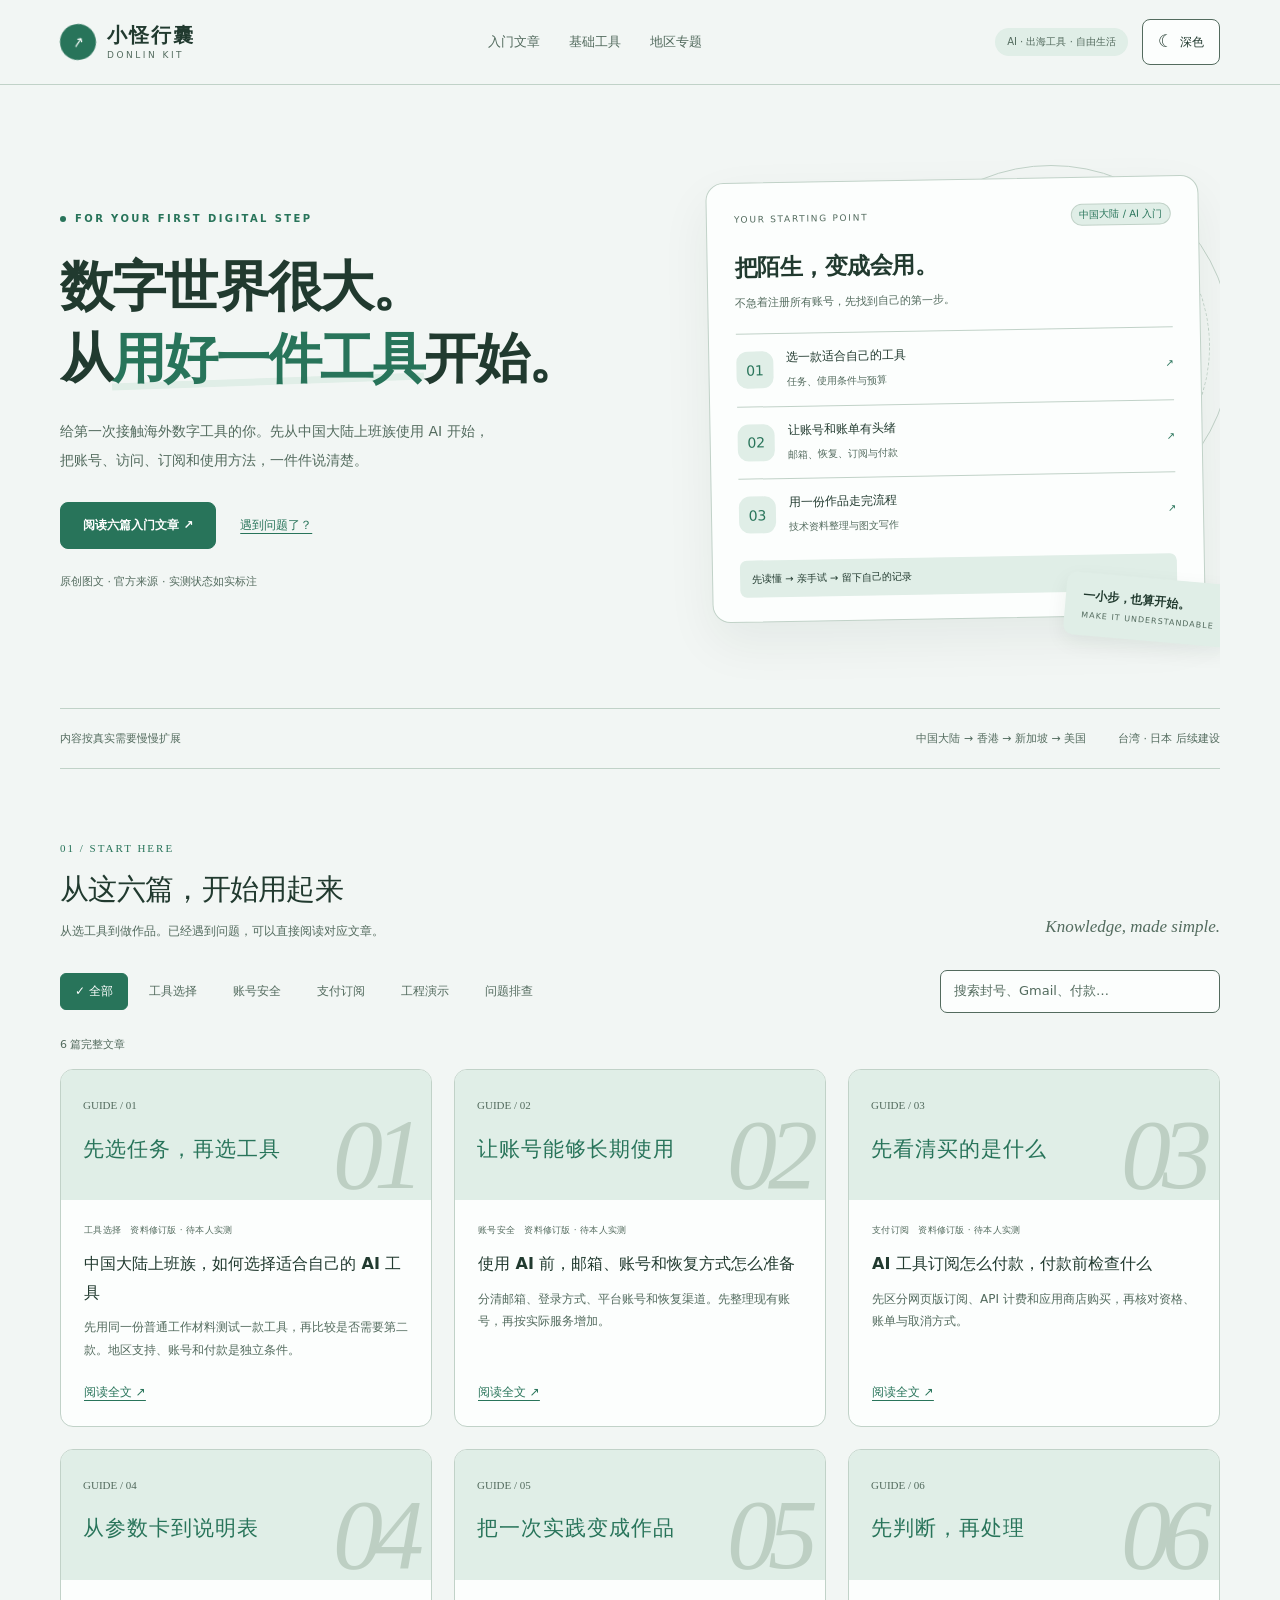
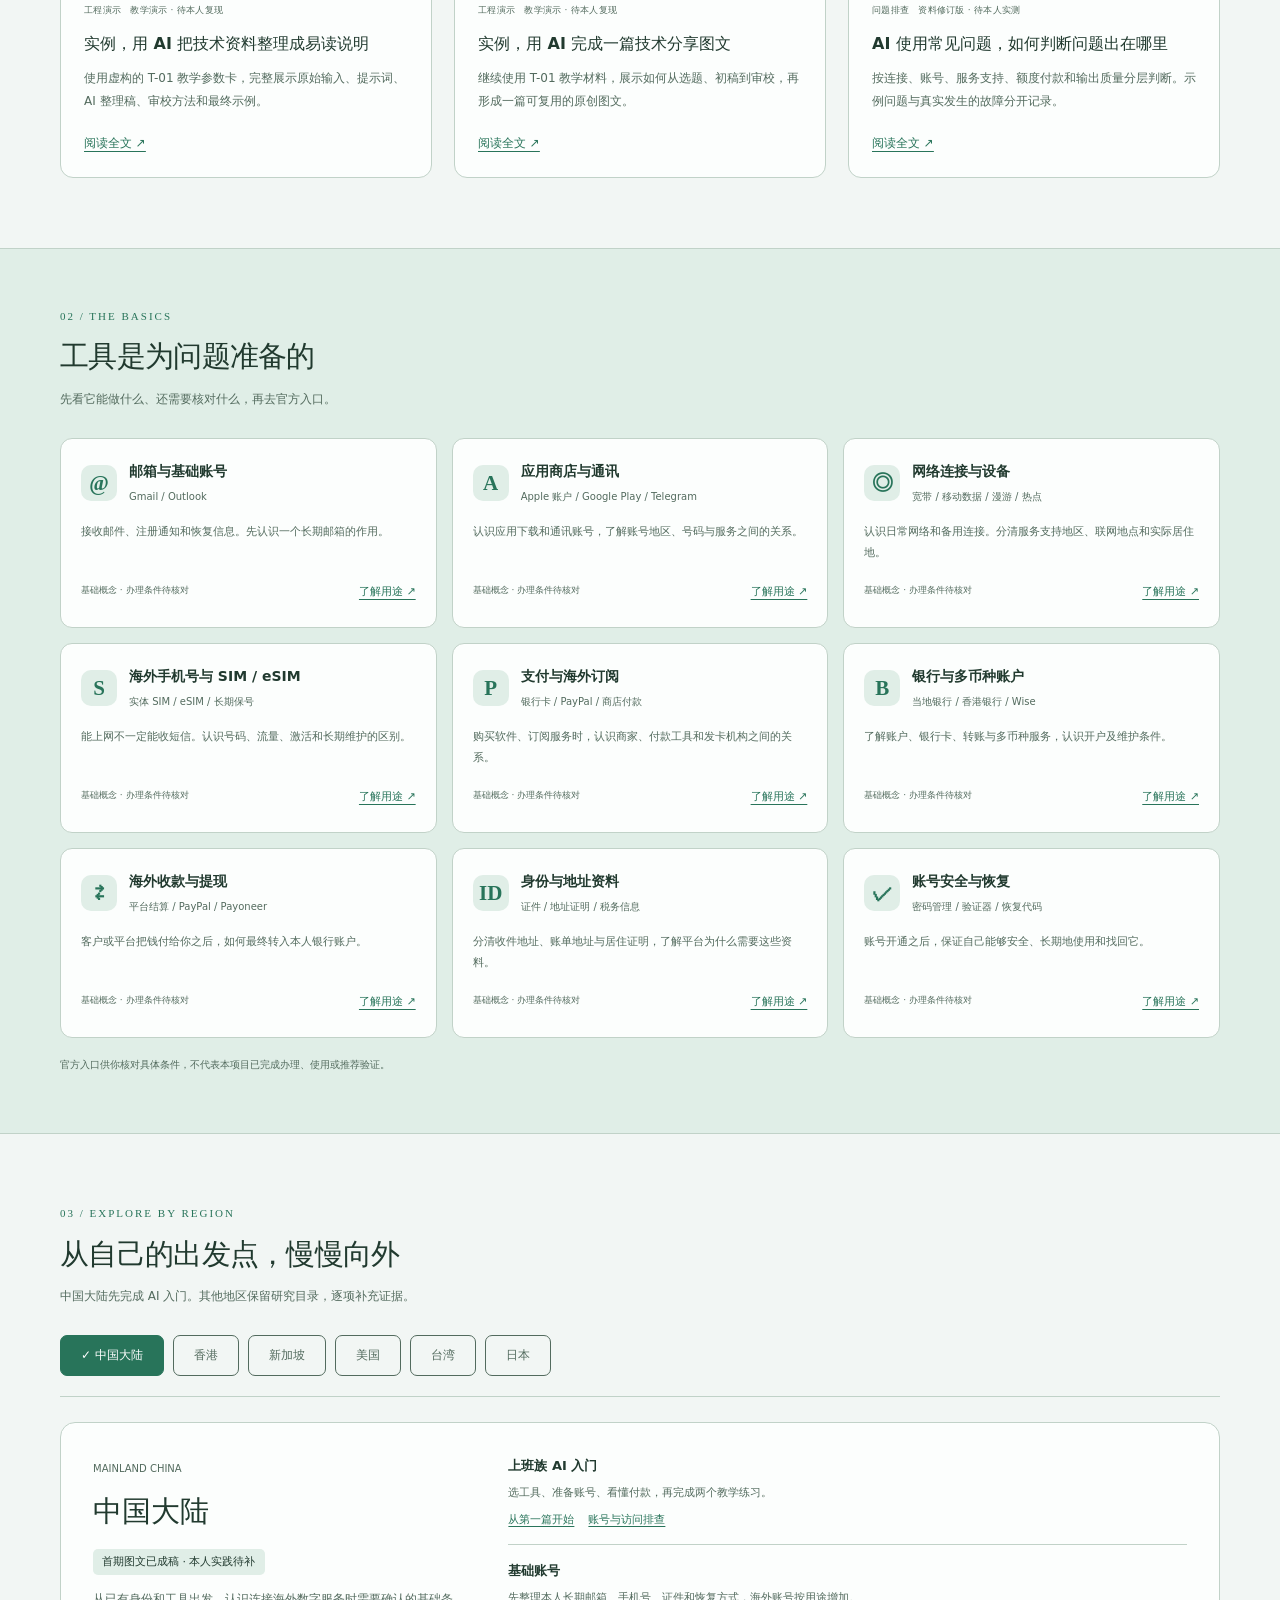
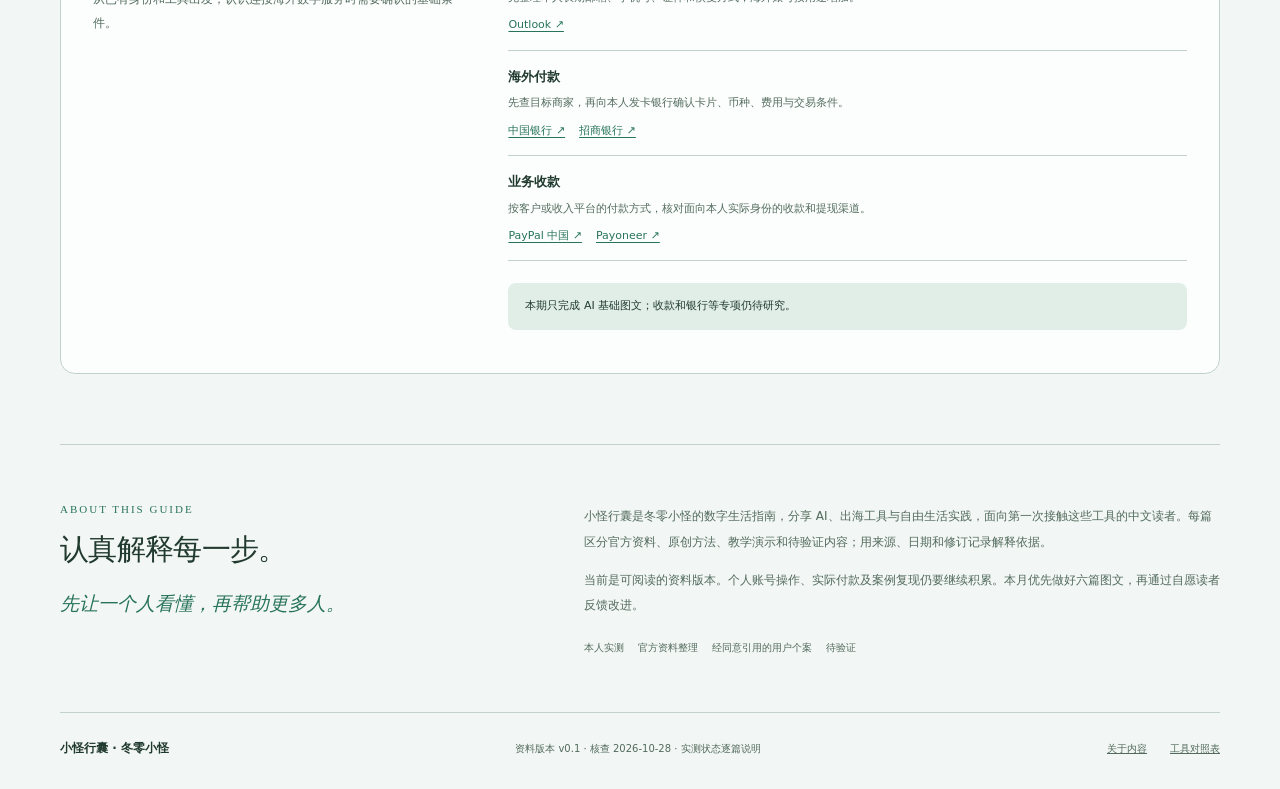
==== commit 96b0f681: "Rename guide to Donlin Kit and sync bamboo graphite theme" ====
--- a/site/index.html
+++ b/site/index.html
@@ -1 +1,14 @@
-<!doctype html><html lang="zh-CN"><head><meta charset="utf-8"><meta name="viewport" content="width=device-width, initial-scale=1"><meta name="description" content="面向中文新手的云居民基础工具指南，认识账号、网络、订阅、收款和安全。"><title>数字世界，从用好一件工具开始 · 云居民</title><link rel="stylesheet" href="assets/style.css"></head><body><a class="skip" href="#main">跳到正文</a><header><div class="wrap nav"><a class="brand" href="index.html"><span class="brand-mark">↗</span><span class="brand-name">云居民<span class="brand-en">CLOUD RESIDENT GUIDE</span></span></a><nav class="nav-links" aria-label="主导航"><a href="index.html#start">入门文章</a><a href="index.html#tools">基础工具</a><a href="index.html#regions">地区专题</a></nav><span class="nav-tag">从看懂开始，慢慢用起来</span></div></header><main id="main"><section class="hero wrap"><div class="hero-grid"><div><div class="eyebrow"><span class="dot"></span> FOR YOUR FIRST DIGITAL STEP</div><h1>数字世界很大。<br>从<em>用好一件工具</em>开始。</h1><p class="hero-copy">给第一次接触海外数字工具的你。先从中国大陆上班族使用 AI 开始，把账号、访问、订阅和使用方法，一件件说清楚。</p><div class="hero-actions"><a class="btn" href="#start">阅读六篇入门文章 ↗</a><a class="text-link" href="articles/06-troubleshooting.html">遇到问题了？</a></div><div class="hero-note">原创图文 · 官方来源 · 实测状态如实标注</div></div><div class="map-scene"><div class="map-card"><div class="map-top"><span>YOUR STARTING POINT</span><span>中国大陆 / AI 入门</span></div><h2>把陌生，变成会用。</h2><p class="map-sub">不急着注册所有账号，先找到自己的第一步。</p><a class="route" href="articles/01-choose-ai.html"><span class="route-icon">01</span><span class="route-text"><b>选一款适合自己的工具</b><small>任务、使用条件与预算</small></span><span class="route-status">↗</span></a><a class="route" href="articles/02-accounts.html"><span class="route-icon">02</span><span class="route-text"><b>让账号和账单有头绪</b><small>邮箱、恢复、订阅与付款</small></span><span class="route-status">↗</span></a><a class="route" href="articles/04-technical-case.html"><span class="route-icon">03</span><span class="route-text"><b>用一份作品走完流程</b><small>技术资料整理与图文写作</small></span><span class="route-status">↗</span></a><div class="map-foot">先读懂 → 亲手试 → 留下自己的记录</div></div><div class="floating-note">一小步，也算开始。<span>MAKE IT UNDERSTANDABLE</span></div></div></div><div class="principles"><p>内容按真实需要慢慢扩展</p><div class="points"><span class="point">中国大陆 → 香港 → 新加坡 → 美国</span><span class="point">台湾 · 日本 后续建设</span></div></div></section><section id="start" class="wrap section article-catalog"><div class="section-head"><div><div class="section-kicker">01 / START HERE</div><h2>从这六篇，开始用起来</h2><p>从选工具到做作品。已经遇到问题，可以直接阅读对应文章。</p></div><span class="section-index">Knowledge, made simple.</span></div><div class="catalog-controls"><div class="filters" role="group" aria-label="文章分类"><button class="filter active" aria-pressed="true" data-filter="all">全部</button><button class="filter" aria-pressed="false" data-filter="工具选择">工具选择</button><button class="filter" aria-pressed="false" data-filter="账号安全">账号安全</button><button class="filter" aria-pressed="false" data-filter="支付订阅">支付订阅</button><button class="filter" aria-pressed="false" data-filter="工程演示">工程演示</button><button class="filter" aria-pressed="false" data-filter="问题排查">问题排查</button></div><div class="search"><label class="skip" for="search">搜索文章全文</label><input id="search" type="search" placeholder="搜索封号、Gmail、付款…" aria-label="搜索文章全文"></div></div><div id="resultCount" class="count-line" role="status" aria-live="polite">6 篇完整文章</div><div class="guides"><article class="guide" data-id="01-choose-ai" data-category="工具选择"><a href="articles/01-choose-ai.html" class="guide-cover" aria-label="阅读 中国大陆上班族，如何选择适合自己的 AI 工具"><span class="cover-number">GUIDE / 01</span><div class="cover-title">先选任务，再选工具</div><span class="cover-word">01</span></a><div class="guide-info"><div class="guide-meta"><span>工具选择</span><span>资料修订版 · 待本人实测</span></div><h3><a href="articles/01-choose-ai.html">中国大陆上班族，如何选择适合自己的 AI 工具</a></h3><p>先用同一份普通工作材料测试一款工具，再比较是否需要第二款。地区支持、账号和付款是独立条件。</p><a class="text-link" href="articles/01-choose-ai.html">阅读全文 ↗</a></div></article><article class="guide" data-id="02-accounts" data-category="账号安全"><a href="articles/02-accounts.html" class="guide-cover" aria-label="阅读 使用 AI 前，邮箱、账号和恢复方式怎么准备"><span class="cover-number">GUIDE / 02</span><div class="cover-title">让账号能够长期使用</div><span class="cover-word">02</span></a><div class="guide-info"><div class="guide-meta"><span>账号安全</span><span>资料修订版 · 待本人实测</span></div><h3><a href="articles/02-accounts.html">使用 AI 前，邮箱、账号和恢复方式怎么准备</a></h3><p>分清邮箱、登录方式、平台账号和恢复渠道。先整理现有账号，再按实际服务增加。</p><a class="text-link" href="articles/02-accounts.html">阅读全文 ↗</a></div></article><article class="guide" data-id="03-payments" data-category="支付订阅"><a href="articles/03-payments.html" class="guide-cover" aria-label="阅读 AI 工具订阅怎么付款，付款前检查什么"><span class="cover-number">GUIDE / 03</span><div class="cover-title">先看清买的是什么</div><span class="cover-word">03</span></a><div class="guide-info"><div class="guide-meta"><span>支付订阅</span><span>资料修订版 · 待本人实测</span></div><h3><a href="articles/03-payments.html">AI 工具订阅怎么付款，付款前检查什么</a></h3><p>先区分网页版订阅、API 计费和应用商店购买，再核对资格、账单与取消方式。</p><a class="text-link" href="articles/03-payments.html">阅读全文 ↗</a></div></article><article class="guide" data-id="04-technical-case" data-category="工程演示"><a href="articles/04-technical-case.html" class="guide-cover" aria-label="阅读 实例，用 AI 把技术资料整理成易读说明"><span class="cover-number">GUIDE / 04</span><div class="cover-title">从参数卡到说明表</div><span class="cover-word">04</span></a><div class="guide-info"><div class="guide-meta"><span>工程演示</span><span>教学演示 · 待本人复现</span></div><h3><a href="articles/04-technical-case.html">实例，用 AI 把技术资料整理成易读说明</a></h3><p>使用虚构的 T-01 教学参数卡，完整展示原始输入、提示词、AI 整理稿、审校方法和最终示例。</p><a class="text-link" href="articles/04-technical-case.html">阅读全文 ↗</a></div></article><article class="guide" data-id="05-content-case" data-category="工程演示"><a href="articles/05-content-case.html" class="guide-cover" aria-label="阅读 实例，用 AI 完成一篇技术分享图文"><span class="cover-number">GUIDE / 05</span><div class="cover-title">把一次实践变成作品</div><span class="cover-word">05</span></a><div class="guide-info"><div class="guide-meta"><span>工程演示</span><span>教学演示 · 待本人复现</span></div><h3><a href="articles/05-content-case.html">实例，用 AI 完成一篇技术分享图文</a></h3><p>继续使用 T-01 教学材料，展示如何从选题、初稿到审校，再形成一篇可复用的原创图文。</p><a class="text-link" href="articles/05-content-case.html">阅读全文 ↗</a></div></article><article class="guide" data-id="06-troubleshooting" data-category="问题排查"><a href="articles/06-troubleshooting.html" class="guide-cover" aria-label="阅读 AI 使用常见问题，如何判断问题出在哪里"><span class="cover-number">GUIDE / 06</span><div class="cover-title">先判断，再处理</div><span class="cover-word">06</span></a><div class="guide-info"><div class="guide-meta"><span>问题排查</span><span>资料修订版 · 待本人实测</span></div><h3><a href="articles/06-troubleshooting.html">AI 使用常见问题，如何判断问题出在哪里</a></h3><p>按连接、账号、服务支持、额度付款和输出质量分层判断。示例问题与真实发生的故障分开记录。</p><a class="text-link" href="articles/06-troubleshooting.html">阅读全文 ↗</a></div></article><p id="empty" hidden>没有找到相关内容。试试「账号」「付款」或「线路」。</p></div></section><div class="catalog-band"><section id="tools" class="wrap section"><div class="section-head"><div><div class="section-kicker">02 / THE BASICS</div><h2>工具是为问题准备的</h2><p>先看它能做什么、还需要核对什么，再去官方入口。</p></div></div><div class="tools all-tools"><article class="tool"><div class="tool-top"><span class="tool-logo">@</span><div><h3>邮箱与基础账号</h3><small>Gmail / Outlook</small></div></div><p>接收邮件、注册通知和恢复信息。先认识一个长期邮箱的作用。</p><div class="tool-bottom"><span>基础概念 · 办理条件待核对</span><button data-tool="email" aria-haspopup="dialog">了解用途 ↗</button></div></article><article class="tool"><div class="tool-top"><span class="tool-logo">A</span><div><h3>应用商店与通讯</h3><small>Apple 账户 / Google Play / Telegram</small></div></div><p>认识应用下载和通讯账号，了解账号地区、号码与服务之间的关系。</p><div class="tool-bottom"><span>基础概念 · 办理条件待核对</span><button data-tool="apps" aria-haspopup="dialog">了解用途 ↗</button></div></article><article class="tool"><div class="tool-top"><span class="tool-logo">◎</span><div><h3>网络连接与设备</h3><small>宽带 / 移动数据 / 漫游 / 热点</small></div></div><p>认识日常网络和备用连接。分清服务支持地区、联网地点和实际居住地。</p><div class="tool-bottom"><span>基础概念 · 办理条件待核对</span><button data-tool="network" aria-haspopup="dialog">了解用途 ↗</button></div></article><article class="tool"><div class="tool-top"><span class="tool-logo">S</span><div><h3>海外手机号与 SIM / eSIM</h3><small>实体 SIM / eSIM / 长期保号</small></div></div><p>能上网不一定能收短信。认识号码、流量、激活和长期维护的区别。</p><div class="tool-bottom"><span>基础概念 · 办理条件待核对</span><button data-tool="phone" aria-haspopup="dialog">了解用途 ↗</button></div></article><article class="tool"><div class="tool-top"><span class="tool-logo">P</span><div><h3>支付与海外订阅</h3><small>银行卡 / PayPal / 商店付款</small></div></div><p>购买软件、订阅服务时，认识商家、付款工具和发卡机构之间的关系。</p><div class="tool-bottom"><span>基础概念 · 办理条件待核对</span><button data-tool="pay" aria-haspopup="dialog">了解用途 ↗</button></div></article><article class="tool"><div class="tool-top"><span class="tool-logo">B</span><div><h3>银行与多币种账户</h3><small>当地银行 / 香港银行 / Wise</small></div></div><p>了解账户、银行卡、转账与多币种服务，认识开户及维护条件。</p><div class="tool-bottom"><span>基础概念 · 办理条件待核对</span><button data-tool="bank" aria-haspopup="dialog">了解用途 ↗</button></div></article><article class="tool"><div class="tool-top"><span class="tool-logo">⇄</span><div><h3>海外收款与提现</h3><small>平台结算 / PayPal / Payoneer</small></div></div><p>客户或平台把钱付给你之后，如何最终转入本人银行账户。</p><div class="tool-bottom"><span>基础概念 · 办理条件待核对</span><button data-tool="receive" aria-haspopup="dialog">了解用途 ↗</button></div></article><article class="tool"><div class="tool-top"><span class="tool-logo">ID</span><div><h3>身份与地址资料</h3><small>证件 / 地址证明 / 税务信息</small></div></div><p>分清收件地址、账单地址与居住证明，了解平台为什么需要这些资料。</p><div class="tool-bottom"><span>基础概念 · 办理条件待核对</span><button data-tool="identity" aria-haspopup="dialog">了解用途 ↗</button></div></article><article class="tool"><div class="tool-top"><span class="tool-logo">✓</span><div><h3>账号安全与恢复</h3><small>密码管理 / 验证器 / 恢复代码</small></div></div><p>账号开通之后，保证自己能够安全、长期地使用和找回它。</p><div class="tool-bottom"><span>基础概念 · 办理条件待核对</span><button data-tool="security" aria-haspopup="dialog">了解用途 ↗</button></div></article></div><p class="catalog-note">官方入口供你核对具体条件，不代表本项目已完成办理、使用或推荐验证。</p></section></div><section id="regions" class="wrap section"><div class="section-head"><div><div class="section-kicker">03 / EXPLORE BY REGION</div><h2>从自己的出发点，慢慢向外</h2><p>中国大陆先完成 AI 入门。其他地区保留研究目录，逐项补充证据。</p></div></div><div class="region-tabs" role="group" aria-label="地区选择"><button class="region-tab" data-region="cn" aria-pressed="true">中国大陆</button><button class="region-tab" data-region="hk" aria-pressed="false">香港</button><button class="region-tab" data-region="sg" aria-pressed="false">新加坡</button><button class="region-tab" data-region="us" aria-pressed="false">美国</button><button class="region-tab" data-region="tw" aria-pressed="false">台湾</button><button class="region-tab" data-region="jp" aria-pressed="false">日本</button></div><div id="regionPanel" class="region-panel" aria-live="polite"></div></section><section id="about" class="wrap about"><div><div class="section-kicker">ABOUT THIS GUIDE</div><h2>认真解释每一步。</h2><div class="about-quote">先让一个人看懂，再帮助更多人。</div></div><div><p>云居民基础工具指南面向第一次接触这些工具的中文读者。每篇区分官方资料、原创方法、教学演示和待验证内容；用来源、日期和修订记录解释依据。</p><p>当前是可阅读的资料版本。个人账号操作、实际付款及案例复现仍要继续积累。本月优先做好六篇图文，再通过自愿读者反馈改进。</p><div class="about-tags"><span>本人实测</span><span>官方资料整理</span><span>经同意引用的用户个案</span><span>待验证</span></div></div></section></main><dialog id="toolDialog" aria-labelledby="toolTitle"><div class="dialog-head"><div class="section-kicker">TOOL NOTES</div><button class="close" aria-label="关闭工具详情">×</button></div><div class="dialog-body" id="toolBody"></div></dialog><footer class="wrap footer"><div class="footer-brand">云居民 · 冬零小怪</div><small>资料版本 v0.1 · 核查 2026-10-28 · 实测状态逐篇说明</small><div class="footer-links"><a href="index.html#about">关于内容</a><a href="downloads/工具对照表.md" download>工具对照表</a></div></footer><script>const articles=[{"id":"01-choose-ai","title":"中国大陆上班族，如何选择适合自己的 AI 工具","short":"先选任务，再选工具","category":"工具选择","evidence":"官方资料整理＋原创方法","state":"资料修订版 · 待本人实测","minutes":8,"tools":["network","email"],"related":["02-accounts","03-payments","04-technical-case"],"sources":["codex","deepseek","qianwen","openai"],"summary":"先用同一份普通工作材料测试一款工具，再比较是否需要第二款。地区支持、账号和付款是独立条件。","sections":[{"p":["下班后想用 DeepSeek 整理一页资料，搜了一圈，却先记住了会员、API、海外账号和网络线路。资料还没动，准备工作已经把人绕晕。","如果你也卡在这里，可以从一件很小的事开始。把一页能公开的材料，整理成自己看得懂的说明。","先做成一次。"]},{"h":"把几个陌生词换成日常说法","p":["网页版就像进餐厅点菜。你打开 DeepSeek 的对话页面，输入问题，直接看回答。API 则像把厨房接进自己的点餐系统，通常需要软件来调用。会用网页版，并不要求先学会 API。这个类比只解释使用方式，两者的产品条件和账单仍要分别看。","提示词就是你交代任务的话。与其输入「帮我整理」，不如说「请把这段参数整理成三列表格，保留原数值，没有的信息写未提供」。","说真的，刚开始把精力放在表达任务上，比记住一串产品缩写更有用。"]},{"h":"先明确你这次想完成什么","p":["适合已经会使用电脑和手机、希望把 AI 用于日常工作的读者。本篇先帮助你完成工具筛选，不要求编程或购买海外号码。","把「我要学 AI」改写成一个能验收的任务。例如，把一页公开技术资料整理成一张参数说明表；或者把自己的经历整理成一篇图文。"]},{"figure":"choose","caption":"原创示意图，任务、使用条件、结果质量、成本，按顺序筛选。"},{"h":"先认识三个候选，不做未经测试的排名","table":{"headers":["候选","已核对的官方信息","本周怎么试","费用与资格"],"rows":[["Codex","官方说明区分 ChatGPT 登录的订阅访问与 API 密钥按用量访问。","先确认实际登录类型，再完成一次资料整理任务。","先辨认具体产品与账单；不把订阅和 API 费用合并。"],["DeepSeek","官方首页有网页版与 API 独立入口。","用下方同一段材料，检查数值与遗漏。","个人产品价格与资格待本人核实；API 价格不能替代网页版价格。"],["千问（通义入口跳转）","通义入口目前跳转到千问。","作为补充候选，完成同任务测试并记录所用入口。","已确认入口与名称；具体功能、价格和账号要求待核实。"]]}},{"h":"用同一个小任务做比较","p":["先选你现有能正常使用、本人符合条件的一款。新建一个会话，粘贴下面的提示词和教学材料。记录工具名称、所选模式、日期、输入、原始输出与耗时。","Codex 的开发工作流与普通聊天工具的入口和定位不同；这里比较同一小任务的完成情况，不按品牌做通用能力排名。","本篇不宣称三款产品已经完成横向实测。工具对照表中的本人测试栏暂为空，等你实际操作后补充。"],"code":"请只根据原文，输出“项目｜数值与单位｜含义｜原文未提供的信息”。\n不要推断防水、精度、接线或安全等级。\n原文：采样周期100 ms；汇总上报周期1 s；正常工作温度0～40 ℃。"},{"h":"用四个问题决定是否继续用","list":["数值和单位是否保持一致？100 ms 和 1 s 是否被区分？","没有提供的信息是否明确保留为未知？","结果能否被你快速核对和修改？","实际任务频率是否足以支持持续付费？"],"p":["可以给「数值、信息边界、结构、修改成本」各记 0～2 分。这个分数只是你的任务记录，不是产品综合能力排名。当前工具满足任务时，先重复使用三次，再考虑增加工具。"]},{"h":"海外 AI 服务要多核对一层","p":["核对实际使用地区、本人账号条件和付款要求。能打开网页、拥有海外手机号或付款卡，各自都不能单独证明符合服务资格。","本次核对的 OpenAI 文档针对 API 服务，并说明列表范围之外的使用可能导致账号被封禁或暂停。它不能替代 ChatGPT 自身的地区及订阅规则。此处不提供绕过地区或身份审核的方法。"]},{"h":"完成这一篇后，你应该拿到什么","list":["一个具体任务和一款主工具。","一份原始输入、原始输出及核对记录。","一个决定，继续免费使用、继续观察，或有依据地考虑付费。"],"p":[]},{"h":"按照你今天的任务选入口","table":{"headers":["今天要做什么","起步方法","怎样算完成"],"rows":[["整理公开资料或写图文","先用自己已能正常使用的 DeepSeek 网页版。千问作为补充候选，实际功能需再确认。","保留原文和结果，逐项检查数字、条件及遗漏。"],["整理代码、修改网页或处理项目文件","已经使用 Codex 的读者可沿用当前工作环境，先只处理教学材料。","文件能打开，改动能解释，能回到原稿。"],["在自己的程序中批量调用","确实需要程序调用时，再研究 API。","明白接口、密钥、计费、额度与错误处理后再接入。"]]}},{"h":"一次十五分钟的练习","p":["找一段三到五行的公开文字，或者用第 4 篇的 T-01 教学卡。先复制保存原文，再把它交给你现有的一款服务。记录实际入口，不要只写品牌名。","拿到回答后，把原文放左边、结果放右边。逐个圈出数值和单位，再查有没有多出来的结论。比如原文没有防水等级，结果就不该出现「防水」。","看不懂的术语可以再追问「请换成一个第一次上班的人能理解的说法，保留数值和适用条件」。解释仍要对照原文，不能因为更顺口就默认正确。","你想想看，能发现并修正一个具体错误，已经比收藏十篇工具排行榜更接近自己的工作需求。"]},{"h":"买会员前，先留下一份作品","p":["担心免费额度不够很正常。先观察它究竟卡在哪一步，文件太长、次数不足，还是结果不准确。不同问题对应不同处理方法。","其实吧，订阅能否解决问题，要看官方套餐具体包含什么。答案不准确时，先缩小材料、写清要求、做好核对，再判断付费是否有帮助。","工具的价值可以用一件作品来判断。这篇说明能不能看懂，下一次还能不能照着做，自己需要花多少时间修正。今晚先留下这一件。"]},{"p":["冬零小怪 · 云居民基础工具指南","如果这篇帮你看懂了一步，可以收藏、分享给同样刚开始的朋友，也欢迎记下还没看懂的问题。"]}]},{"id":"02-accounts","title":"使用 AI 前，邮箱、账号和恢复方式怎么准备","short":"让账号能够长期使用","category":"账号安全","evidence":"原创操作方法＋官方查询入口","state":"资料修订版 · 待本人实测","minutes":8,"tools":["email","apps","security","identity"],"related":["01-choose-ai","03-payments","06-troubleshooting"],"sources":["codex","deepseek","qianwen","microsoft","google"],"summary":"分清邮箱、登录方式、平台账号和恢复渠道。先整理现有账号，再按实际服务增加。","sections":[{"p":["换了一部手机，邮箱还能打开，平时用的账号却要求旧设备验证。之前一路点「继续」，现在才发现自己说不清当初是怎么登录的。","这是一个假设场景。对第一次接触 Gmail、DeepSeek 或 Codex 的读者，最该弄明白的就是这件事。","账号怎么进，也得知道怎么找回。"]},{"h":"邮箱像信箱，登录方式像钥匙","p":["Gmail 是邮箱服务。你可能用它收账单，也可能用 Google 账号登录另一项服务。这两件事有关联，但不是同一个动作。","假设你在一项服务里点了「使用 Google 继续」。下次登录时应先回想自己选的方式，别看到密码框就反复尝试一个从没给该平台设置过的密码。这个例子只帮助理解，具体入口看该平台当前页面。","说真的，记住「我用什么方式进来的」，经常比再注册一个备用账号更有帮助。"]},{"h":"先分清四个角色","table":{"headers":["角色","用途","你需要记录什么"],"rows":[["邮箱","收通知、业务联系或恢复邮件。","只在私人记录中记别名、是否能登录、是否有恢复方式。"],["平台账号","登录具体 AI 服务。","服务名称、本人使用状态、官方登录入口。"],["登录方式","密码、手机验证或第三方登录等。","你实际采用哪一种；不是把密码写到资料表。"],["恢复方式","丢失设备或无法登录时找回。","恢复入口和备用方式是否仍由本人掌握。"]]}},{"figure":"accounts","caption":"原创示意图，平台账号、登录方式与恢复渠道需要分别确认。"},{"h":"先整理现有账号，30 分钟就能开始","list":["列出你正在使用的 AI 与邮箱类型，不需要提供完整地址。","用本人设备确认邮箱和常用 AI 是否还能正常登录。","在官方安全设置里查看当前支持的恢复和验证选项。","确认旧手机号是否仍在使用，备用邮箱是否能收到通知。","记录完成日期和未解决问题，保存在私人执行资料中。"],"p":["不要为了「搭建云居民身份」批量注册账号。每增加一个账号，都增加一份维护责任。"]},{"h":"设置独立密码与可恢复的验证方式","p":["重要账号使用独立密码，可以采用本人掌握的密码管理器。平台支持多因素认证时，先看清迁移与恢复说明，再启用适合自己的方式。","恢复代码属于敏感凭证，妥善单独保存。公开截图只保留菜单和操作说明，隐去邮箱、手机号、二维码、验证码、支付和账户标识。"]},{"h":"换手机或号码前先做迁移","list":["确认新设备能登录重要账号。","按平台官方说明迁移验证器或其他验证方式。","更新已停用的恢复号码和邮箱。","确认新方式生效，再处理旧设备或旧号码。"],"p":["如果已无法登录，从该服务的官方找回入口开始；先记录报错和已有恢复条件，不把账号交给陌生人托管。"]},{"h":"哪些信息放在什么地方","table":{"headers":["公开教程可以放","私人执行记录可以放","不在普通记录表中保存"],"rows":[["服务名称、脱敏截图、一般步骤。","账号别名、邮箱类型、恢复设置状态、最后确认日期。","密码、验证码、恢复代码、API 密钥、完整证件及支付资料。"]]}},{"h":"如何验收","p":["你能说清楚，这个账号用什么登录、通知发到哪里、设备丢失时先查哪个入口。私人记录中只填写状态与别名；公开文章不包含可识别你的登录凭证。","本篇未登录你的账户核实设置，具体菜单与可用验证方式以相应服务的当前页面为准。"]},{"image":"google-2step-official.png","caption":"Google 官方两步验证帮助页公开截图，2026-10-28。展示的是官方说明，不代表个人设置已经完成。"},{"h":"Gmail 已经在用，接下来做什么","p":["在本人常用设备上打开 Google 官方账号页面，从账号菜单进入安全相关设置。确认当前恢复邮箱、恢复手机号和验证设备是否仍归自己掌握。本文没有登录个人账号，不提供未经确认的逐按钮截图。","如果页面显示两步验证、通行密钥或验证器等选项，先阅读它自己的设置和恢复说明。两步验证是在原有登录之外再确认一次身份；通行密钥是一种依靠设备解锁等方式验证的登录凭据。不要因为名字陌生就同时开一堆自己不会恢复的方式。","其实吧，最好的配置是你能长期维护的配置。换手机前，先在新设备验证登录和恢复路径，再处置旧设备。"]},{"h":"一行私人记录就能说明白","code":"服务别名    教学账号 A\n通知邮箱类型    Gmail\n实际登录方式    由本人按实际情况填写\n恢复渠道状态    已确认 / 待确认\n最近确认日期    年-月-日\n下一步    只记录动作，不记录密码、验证码或恢复代码","p":["这张记录相当于给自己留一张门牌说明。它应该告诉你去哪里找，不应该变成钥匙串。","你想想看，如果电脑坏了，只留下存在那台电脑里的恢复代码，恢复仍然可能很困难。按服务说明安排自己能取得的备份，必要时使用受保护的离线存放方式。"]},{"h":"截图怎样让别人看懂，又不暴露自己","p":["教程需要的是菜单位置、选项名称和操作结果。邮箱、手机号、二维码、恢复代码、设备标识及支付信息不需要出现在图里。","先裁掉无关区域，再用不透明色块遮挡，导出一张新的图片。重新打开导出图检查，别只在编辑器里盖住一层就发原文件。","坦率地讲，本文配的是关系示意图。它不代表你的 Gmail 已经开好两步验证。今晚只完成一次本人核对，哪怕还有一项待确认，也写清楚下一步。"]},{"p":["冬零小怪 · 云居民基础工具指南","如果这篇帮你看懂了一步，可以收藏、分享给同样刚开始的朋友，也欢迎记下还没看懂的问题。"]}]},{"id":"03-payments","title":"AI 工具订阅怎么付款，付款前检查什么","short":"先看清买的是什么","category":"支付订阅","evidence":"原创判断方法＋官方入口","state":"资料修订版 · 待本人实测","minutes":8,"tools":["pay","bank","identity"],"related":["01-choose-ai","02-accounts","06-troubleshooting"],"sources":["codex","deepseek","qianwen","openai"],"summary":"先区分网页版订阅、API 计费和应用商店购买，再核对资格、账单与取消方式。","sections":[{"p":["同一个品牌，网页里有会员，开发者平台里又有余额。钱已经花过，打开另一个入口却还是提示额度不足。","如果你正准备第一次付款，先把购买对象看清楚。","品牌名相同，不足以说明账单相通。"]},{"h":"会员像月票，API 更像按使用量记账","p":["月票类比适合帮助理解订阅，按月或按年购买特定套餐内的权益。API 则经常根据实际调用消耗来计费，具体计价单位、额度和限额由对应产品说明。","这里的关键是看官方账单。不能因为 DeepSeek 首页同时有聊天和 API 链接，就推断两个入口用同一份余额。也不能把 Codex 所有登录方式都理解成同一种订阅。","说真的，付款之前先说清「我在哪个入口，买哪个商品」，后面的麻烦会少一些。"]},{"h":"先确认你要购买的产品","table":{"headers":["购买对象","先确认的问题","容易混淆的地方"],"rows":[["网页版订阅","订阅名称、计费周期、包含功能与实际账号。","买了某个网页套餐，未必包含 API 用量。"],["API 服务","接口产品、计费单位、额度、限额和账单入口。","按调用计费和网页会员是两种产品路径。"],["应用内购买","是否由应用商店结算、商店账号和订阅管理入口。","网页取消与商店订阅取消可能是不同入口。"]]}},{"h":"Codex 的登录与费用先分开辨认","p":["官方认证说明列出 ChatGPT 登录的订阅访问，以及 API 密钥按用量访问。它们对应的账单和使用条件不同。先在本人界面确认当前方式，再判断自己要查哪种费用。","本篇不需要你贴出任何密钥、令牌或认证文件。也不代替你切换登录方式或更改安全设置。"]},{"figure":"payment","caption":"原创示意图，先识别商品与购买渠道，再处理付款和续费。"},{"h":"付款前按这个顺序核对","list":["本人实际身份和使用地区是否符合该服务要求。","当前登录的账号是否就是准备长期使用的账号。","要购买的是网页订阅、API 额度还是应用内商品。","订单页展示的金额、币种、周期、税费与优惠到期价格。","官方接受的付款方式及本人发卡机构的交易条件。","自动续费的下次日期、取消入口和退款规则。"],"p":["账号资格、服务地区与付款成功分别判断，不用一张卡或一次验证码来推断全部条件。"]},{"h":"用空白账单记录代替猜价格","table":{"headers":["字段","应从哪里填写"],"rows":[["商品与渠道","本人打开的官方产品页或订单页。"],["首期实际支付","订单展示或已发生交易记录；未付款就写「未发生」。"],["持续费用","续费说明；金额或条件不明确时标为待确认。"],["汇率及其他费用","商家和付款机构说明；结算前不能保证固定汇率。"],["取消与退款","对应官方说明与本人可找到的管理入口。"]]}},{"h":"需要境外付款工具吗？先从商家倒推","p":["先检查目标服务接受的方式和你已有工具的适用性。确实有需求后，再研究额外的银行或付款工具。","付款工具的发卡地、卡组织、本人身份和商家限制是不同条件。此处没有推荐某张卡必然能完成付款，也没有办理金融账户。"]},{"h":"失败后，先保留证据再判断","list":["记录时间、实际商品、错误提示与已尝试步骤。","到官方订单或订阅页面确认是否已经产生订单或扣款，避免重复购买。","若已扣款但未开通，通过商家官方支持入口查询订单状态。","若由发卡机构拒绝，向本人发卡机构核实，不连续更换不明付款渠道。"],"p":["记录中隐藏卡号、账单地址和订单敏感字段。身份验证、付款和协议确认由本人在官方渠道完成。"]},{"h":"这一篇目前完成到哪里","p":["已整理判断顺序与三类产品的差异，尚未进行你的付款实测。工具对照表不填写未经验证的订阅价格。","本次读取的 OpenAI 地区文档只适用于 API，不作为 ChatGPT 订阅或付款资格的依据。其他工具的付款功能以本人实际看到的官方商品为准。"]},{"image":"codex-auth-official.png","caption":"官方 Authentication 文档公开截图，2026-10-28。页面分别列出 ChatGPT 订阅访问与 API 按用量访问。"},{"h":"把订单页当成商品说明读一遍","p":["登录本人准备长期使用的账号，从产品自己的升级或账单入口查看商品。记录套餐名称、购买渠道、币种、周期，以及订单页显示的总价。还没准备好付款，也可以在这一步停下。","例如一份虚构订单写着每月 20 美元，这只能说明它标出的周期费用。若连续订阅十二个月，单算标价就是 240 美元，实际支出还要看税费、汇率与发卡机构费用。这是算账示例，不是任何服务的现价。","其实吧，月费是否便宜，要放回你的使用频率里看。只用过一次的功能，和每周都用的功能，值得投入的金额可能完全不同。"],"figure":"invoice","caption":"原创虚构订单示意，20 美元只用于解释账单字段，不对应任何真实套餐。"},{"h":"海外服务怎么付，答案在具体订单里","p":["有的服务通过网页结算，有的可以通过应用商店购买，也有仅针对特定产品的账单平台。可用的卡种、发卡地区、账单资料和购买资格，需要分别看服务官方说明及实际订单。本文没有验证某张中国大陆银行卡对某个套餐必定可用。","不要为了试一个聊天功能，就把海外号码、银行卡、API 和服务器全部买齐。先确认自己已有方式是否满足要求。银行卡是付款工具，不能改变服务的地区与账号资格。","你想想看，连商品都还没确认，提前准备几张卡很难知道是在解决哪个问题。"]},{"h":"扣款失败，先别连点几次","p":["保留错误提示，查看官方订单状态，再向发卡机构确认是拒绝交易、待处理还是已经入账。银行显示的一笔待处理记录，不一定已经是最终扣款；状态由对应机构确认。","遇到扣费后没有权益，先核对购买账号、渠道及订单。提交给官方支持时，只在对方正规渠道按要求提供必要信息，普通笔记里不要保存完整卡号或安全码。","退款、取消续费和到期三个动作也要分别看。取消续费不等于已退款，也不自动说明什么时候失去权益。按你实际商品的说明记录。"]},{"h":"付费之后留下两个位置","p":["保存官方账单查询入口和订阅管理入口，再记下下次续费日期。可以在自己的日历里提前提醒，本项目不替你创建付费或续费操作。","坦率地讲，我们还没有你的真实订单记录，所以这篇给的是辨认方法。下次购买时，把商品与渠道写明，成功或失败都能留下有用的复盘。"]},{"p":["冬零小怪 · 云居民基础工具指南","如果这篇帮你看懂了一步，可以收藏、分享给同样刚开始的朋友，也欢迎记下还没看懂的问题。"]}]},{"id":"04-technical-case","title":"实例，用 AI 把技术资料整理成易读说明","short":"从参数卡到说明表","category":"工程演示","evidence":"自编材料＋本次助手演示","state":"教学演示 · 待本人复现","minutes":8,"tools":["network"],"related":["01-choose-ai","05-content-case","06-troubleshooting"],"sources":["sample"],"summary":"使用虚构的 T-01 教学参数卡，完整展示原始输入、提示词、AI 整理稿、审校方法和最终示例。","sections":[{"p":["设想一个练习。把几行参数交给 Codex 整理，句子可能变顺了，但每个数字对应哪个含义，仍要回头核对。","如果你也常写设备说明，可以先用一份不涉及公司资料的练习材料，看看该怎样核对。","把文字写顺，只完成了一半。"]},{"h":"给新手的解释，可以生活化到哪一步","p":["100 ms 是 0.1 秒，1 s 是 1 秒，单看时间长度，两者相差十倍。但本卡写的是采样周期和汇总上报周期，所以整理时必须保留两个不同的名称。","你可以借用做笔记的动作理解。每隔一段时间记一笔，和隔一段时间把笔记汇总交出去，是两种动作。这个类比不说明 T-01 怎样存储数据、每包包含多少条，也不能推断真实设备内部行为。","说真的，类比只负责帮人听懂。参数结论仍然要回到原文。"]},{"h":"案例边界与验收目标","p":["本案例由当前编写助手基于自编材料生成，用于展示内容制作流程。它不是你已经完成的工具测试，也不是 DeepSeek、Kimi 或千问的产品测评。","材料使用虚构的参数卡，不包含公司资料或真实设备指令。目标是准确解释文字、保留数值与单位、明确原文没有提供的内容。审校部分是编辑示范，仍需你本人复核。"]},{"h":"原始材料，T-01 教学参数卡","code":"T-01 教学参数卡（虚构）\n用途：演示如何将参数文字整理成说明。\n供电：24 V DC。\n采样周期：100 ms。\n汇总上报周期：1 s。\n正常工作温度：0～40 ℃。\n连续 5 s 未收到新数据：界面显示“数据中断”。\n未提供：防水等级、测量精度、接线方式。\n边界：不得用此虚构材料指导真实设备选型、接线或运行。"},{"h":"复制这段提示词开始复现","code":"请仅根据以下原文，为第一次接触这份资料的人整理说明。\n输出：1.一句话概括；2.参数与含义对照；3.原文没有说明的内容。\n保留数值和单位；区分采样周期与上报周期；不要补充常识性推断。\n每条结论注明对应原文字段。不能确定时写“原文未提供”。\n材料：\nT-01 教学参数卡（虚构）\n用途：演示如何将参数文字整理成说明。\n供电：24 V DC。\n采样周期：100 ms。\n汇总上报周期：1 s。\n正常工作温度：0～40 ℃。\n连续 5 s 未收到新数据：界面显示“数据中断”。\n未提供：防水等级、测量精度、接线方式。\n边界：不得用此虚构材料指导真实设备选型、接线或运行。"},{"figure":"technical","caption":"原创流程图，原文 → AI 初稿 → 逐项核对 → 修订稿。此图不是产品截图。"},{"h":"AI 初稿，本次编写助手生成","code":"T-01 是用于说明文档整理流程的教学示例。它以 24 V DC 供电，按 100 ms 周期采样，每 1 s 汇总上报，正常工作温度为 0～40 ℃。连续 5 s 未收到新数据时，界面显示“数据中断”。材料没有提供防水等级、测量精度和接线方式。"},{"h":"审校示例，哪些地方需要改得更清楚","table":{"headers":["检查项","与原文对照","编辑修正"],"rows":[["数值与单位","24 V DC、100 ms、1 s、0～40 ℃、5 s 均有原文字段。","保留原单位，不擅自换算或省略。"],["采样与上报","采样周期和汇总上报周期是两个字段。","分别列行，避免读者误以为每秒才采一次数据。"],["中断条件","原文为「连续 5 s 未收到新数据」。","原样保留，不改成大于、至少或超过等其他边界。"],["遗漏资料","原文明确未提供防水、精度与接线。","单列「未知」，不补写经验值。"],["使用边界","材料声明是虚构教学卡。","最终说明继续显示教学性质和使用限制。"]]}},{"h":"最终整理示例，可读的参数说明","table":{"headers":["原文字段","数值或规则","给新手的解释"],"rows":[["供电","24 V DC","原文给出的供电信息；不延伸为接线方案。"],["采样周期","100 ms","原文说明每次采样之间的周期。"],["汇总上报周期","1 s","这是汇总上报周期，应与采样周期分开理解。"],["正常工作温度","0～40 ℃","只复述材料给出的范围。"],["数据中断","连续 5 s 未收到新数据时显示指定文字。","这是本教学卡定义的显示条件。"],["未提供信息","防水等级、测量精度、接线方式。","保留未知，不能根据常识补齐。"]]}},{"h":"你复现时需要补充的记录","list":["实际工具和模式、测试时间、所在地区与设备类型。","原始输入和原始输出，保留未经编辑的版本。","你本人发现的错误、遗漏以及逐项修正记录。","复核后的最终稿，附「用户实测」或「待验证」标签。"],"p":["先用同一段原文测试主工具，不必同时购买三款工具。将结果存入私人实践记录；整理成公开教程前再次去除账号与设备信息。"]},{"h":"照着复现，先处理这一小段","p":["在本地新建一个文本文件，保存上面的教学卡全文，文件名可以用 T-01原文.txt。再建一个文件保存提示词。这样下次比较时不用靠记忆还原输入。","用自己现有能正常使用的 Codex 或 DeepSeek，把原文和提示词一起提交。不要上传公司图纸、客户信息或真实设备配置来完成这次练习。","回答出来后，先完整另存为原始输出，再开始改。其实吧，只有把原稿留住，才能看清到底是提示词改善了，还是你自己修正了结果。"]},{"h":"三轮核对，每轮只盯一件事","table":{"headers":["轮次","看哪里","本例怎样查"],"rows":[["第一轮","所有数字与单位","逐项查 24 V DC、100 ms、1 s、0～40 ℃、连续 5 s。"],["第二轮","数值适用的字段和条件","100 ms 对应采样；1 s 对应汇总上报；中断条件原样保留。"],["第三轮","原文之外的新结论","出现防水、精度、接线或实际产能等断言就追问出处；没有依据就删。"]]},"p":["如果遇到自己也不确定的专业判断，就标记待核实，回到可公开的官方说明或请合适的人复核。不要让 Codex 用更肯定的语气替你补上缺失证据。","你想想看，表格的好处就是每一行都能找到原文字段。漂亮的排版不能代替这个动作。"]},{"h":"这一份说明怎样变成你的真实案例","p":["当前文章展示的是本次助手生成和编辑的示例。你完成复现后，可以把自己的原始输出、发现的问题和修订稿放进来，再如实写上所用工具、日期和环境。","坦率地讲，读者未必需要一篇宣称节省了百分之多少时间的文章。把一个数字怎样核对清楚展示出来，就已经能帮另一个新手少走一步弯路。今晚先复核这五个数值。"]},{"p":["冬零小怪 · 云居民基础工具指南","如果这篇帮你看懂了一步，可以收藏、分享给同样刚开始的朋友，也欢迎记下还没看懂的问题。"]}]},{"id":"05-content-case","title":"实例，用 AI 完成一篇技术分享图文","short":"把一次实践变成作品","category":"工程演示","evidence":"自编材料＋本次助手演示","state":"教学演示 · 待本人复现","minutes":8,"tools":["apps"],"related":["04-technical-case","01-choose-ai","06-troubleshooting"],"sources":["sample"],"summary":"继续使用 T-01 教学材料，展示如何从选题、初稿到审校，再形成一篇可复用的原创图文。","sections":[{"p":["参数说明整理出来了，想写成一篇技术分享，结果开头冒出一句「我在现场调试了三天」。实际根本没发生过这段经历。","Codex 或 DeepSeek 可以协助表达，经历和结论还得有来源。","这一篇就练习把事实写成图文。"]},{"h":"一篇分享先装一件事","p":["选题可以很小。就讲 T-01 里的 100 ms 采样与 1 s 汇总上报，怎样在说明里分开写。读者看完能改好一张表，就足够成为一篇练习。","说真的，刚开始写作，常常会想把账号、模型、网络和所有技巧一次讲完。材料越多，事实越不容易核查。把问题缩小，文章会更容易写完。","这也像整理工作笔记。先把一页记清楚，再把几页连成册。自己的知识库可以这样慢慢长出来。"]},{"h":"先确定你这篇内容只讲什么","p":["目标读者是第一次整理技术资料的上班族。文章只解释「100 ms 采样」和「1 s 上报」为什么要分开记录，材料仅限 T-01 虚构教学卡。","这份图文由本次编写助手演示生成，没有冒充你的现场经历、产品测试或已发布作品。涉及具体工具的个人实测结果需要你另行复现。"]},{"h":"原始输入与事实边界","code":"题目：把技术参数写清楚的一次练习。\n来源：T-01 教学参数卡（虚构）。\n可引用：100 ms 采样、1 s 汇总上报，以及材料声明的未知项。\n不可添加：实际生产效率、设备品牌、客户反馈、工具排名、已现场验证的结论。"},{"h":"提示词，先写结构，再写初稿","code":"请根据以上材料写一篇面向普通上班族的技术分享。\n先给标题和四段提纲，再写400字以内的正文。\n必须标明虚构教学案例；不要用“我在现场”“亲测效率翻倍”等未经提供的经历。\n区分采样与汇总上报；末尾给出读者可以完成的文字核对动作。\n缺少的事实直接写未提供。"},{"h":"AI 初稿，本次编写助手生成","code":"标题：两个时间参数，别写成一件事\n整理技术资料时，我会先把数值和用途拆开看。以虚构的T-01教学卡为例，100 ms对应采样周期，1 s对应汇总上报周期。把它们都写成“更新速度”，读者就不容易知道每个数字在描述什么。\n更清楚的做法是分别写出参数名、数值、单位和原文字段。原文没有提供的防水等级、精度和接线方式，继续保留为未知。\n你也可以拿一段公开资料练习：先圈出所有数字，再逐条检查AI是否改变了单位或补充了原文不存在的条件。"},{"h":"审校示例，去掉没有来源的个人经历","table":{"headers":["初稿问题","修正理由","采用写法"],"rows":[["「我会先……」","没有提供你的真实实践，不替你补写个人经验。","「整理技术资料时，可以先……」"],["两个周期是否说清","采样与上报需要分开呈现。","增加对照图及两个独立参数名。"],["案例是否真实","不能让读者误认为是真实设备测试。","正文开头及配图均标记「虚构教学案例」。"],["发布是否已完成","此处只制作素材。","保存为本地图文稿，不填浏览量和收入。"]]}},{"figure":"content","caption":"原创配图，两个周期分开标注。虚构教学案例，无真实产品截图。"},{"h":"最终图文稿，可复制后继续审校","code":"两个时间参数，别写成一件事\n\n【虚构教学案例】\n整理技术资料时，可以先把数值和用途拆开。T-01教学参数卡中，100 ms对应采样周期，1 s对应汇总上报周期。它们描述的是不同字段。\n\n如果把两个数字都写成“更新速度”，读者很难判断具体含义。可以分别列出参数名、数值、单位，并回到原文字段逐条核对。\n\n这份卡没有提供防水等级、测量精度和接线方式，整理时继续保留为未知。AI能帮助组织文字，结论仍要回到材料检查。\n\n练习：取一段允许公开的资料，圈出所有数值和单位，再检查整理结果有没有遗漏、改写或补充没有依据的条件。"},{"h":"从长文拆出一条摘要","code":"【虚构教学案例】100 ms采样、1 s上报，对应两个不同字段。整理技术资料时，先列“参数名—数值—单位”，再逐条对照原文。原文没给出的精度、防水和接线，继续写未知。先试一段可公开资料，再决定是否扩展工作流。","p":["摘要可作为 X 等渠道的发布素材；实际字符限制、格式与账号条件在发布时核对。本项目未登录或发布到任何社交账号。"]},{"h":"你需要补的最后一步","list":["用自己的主工具复现，保留原始输出。","用自己实际采用的措辞重新审校，核实所有事实。","确认材料和图片有权公开，填写版本及核查日期。","先在知识库形成完整作品，再拆出短摘要。"]},{"h":"把正文拆成四张图","table":{"headers":["图片","画面文字","制作方法"],"rows":[["第 1 张","两个时间参数，分别在讲什么","用一句问题做封面，标注虚构教学案例。"],["第 2 张","100 ms 采样；1 s 汇总上报","用两个并列色块分别标示，不画未经验证的内部过程。"],["第 3 张","原文没给出，就保留未知","列防水等级、测量精度和接线方式三项。"],["第 4 张","圈数字 → 对字段 → 查来源","给出一次读者能完成的动作，附材料出处与日期。"]]},"p":["网页里已经配好两周期的原创示意图，可以作为版式起点。它不是产品截图，也不是设备运行结果。发布前继续保留教学标注。","其实吧，图片不用先追求复杂。让手机上的读者看清数字、标题和材料性质，已经能解决主要阅读问题。"]},{"h":"给 Codex 或 DeepSeek 的修改指令也要具体","code":"请把正文改成面向第一次整理技术资料的上班族的表达。\n保留“虚构教学案例”的标注。\n每段只讲一个意思。\n保留100 ms与1 s各自对应的字段。\n删除没有材料支持的个人经历、效果数字和产品评价。\n先列出你删改了什么，再给修订稿。","p":["对比修改前后，特别看有没有把「可以」变成「一定」，把教学卡变成真实设备，把说明写作变成工具测评。句子越顺，越要检查这些边界。","你想想看，读者认识你，往往就是从这一篇小文章开始。把知道的写清楚，把还没做过的交代清楚，后面的信任才有地方落脚。"]},{"h":"先留完整稿，再拆成平台摘要","p":["完整稿放知识库，保留原文、修订过程、配图和来源。X 可以用一条短摘要引出核心问题；Instagram 可以复用经过排版的图组。是否发出，以及当前账号和平台格式是否合适，由你本人确认。","发布前预览手机效果。标题被截断就缩短标题，图上字太小就减少同一张图承载的内容。不要为了适配平台把教学性质和来源删掉。","坦率地讲，现在不用预填浏览量和广告收入。先把四张图和正文放在一起，找一个第一次接触的人试读，问他能否分清两个周期。"]},{"p":["冬零小怪 · 云居民基础工具指南","如果这篇帮你看懂了一步，可以收藏、分享给同样刚开始的朋友，也欢迎记下还没看懂的问题。"]}]},{"id":"06-troubleshooting","title":"AI 使用常见问题，如何判断问题出在哪里","short":"先判断，再处理","category":"问题排查","evidence":"原创排查框架＋官方认证说明","state":"资料修订版 · 待本人实测","minutes":8,"tools":["network","security","pay","identity"],"related":["01-choose-ai","02-accounts","03-payments"],"sources":["codex","deepseek","qianwen","openai"],"summary":"按连接、账号、服务支持、额度付款和输出质量分层判断。示例问题与真实发生的故障分开记录。","sections":[{"p":["页面转了半天，Codex 没有返回结果。脑子里很容易冒出两个判断，账号是不是封了，线路是不是坏了。","先把眼前的现象写下来，再决定下一步。","一个报错，还说明不了全部原因。"]},{"h":"把故障当成快递，看看停在哪一站","p":["从打开页面，到完成登录，再到提交任务、拿到结果，可以先分成几个环节。就像一件快递停在取件、运输还是派送，需要的处理动作不同。这个类比只帮助定位，不是网络协议说明。","说真的，统一写成「不能用了」，别人很难帮你。写成「主页能打开，登录后提交任务提示额度不足」，范围已经小得多。","本篇是通用判断方法。没有你的错误原文和实际环境，不能据此诊断你个人账号为什么出现异常。"]},{"h":"先保存一条可以复查的现象","p":["记录时间、入口、设备类型、错误原文、你刚刚执行的动作和期待结果。截图先遮挡账号、订单、验证码等信息。","下面是排查情景示例，不代表已经收到十名用户的问题，也不是已经在你的设备上复现的故障。真实问题记录表初始为空。"]},{"figure":"troubleshoot","caption":"原创排查路径，连接 → 登录 → 服务支持 → 额度付款 → 输出质量。"},{"h":"担心封号时，先分辨你看到的现象","list":["网络超时、登录过期、权限不足、额度限制和明确的账号暂停通知，分别记录。","单独看到无法连接、401 或 403，不能据此认定账号已经永久封禁。先保留错误原文及发生环节。","收到明确的暂停或停用通知时，通过相应官方支持或申诉入口处理；不要承诺换线路就能解封。","恢复过程中不向第三方提供密码、验证码、API 密钥或认证文件。"],"p":["「固定线路」「住宅 IP」「付费账号」等名称不能提供账号不被限制的保证。具体服务仍有自己的地区、身份与使用规则。"]},{"h":"线路访问问题，先缩小排查范围","list":["确认失败发生在打开页面、登录回调，还是发送任务之后。","使用本人已有、允许使用的网络，在一次只改变一个条件的情况下比较；不新增购买线路。","查看官方服务状态，并记录时间、设备与错误；浏览器能打开不代表客户端或某项功能也已正常。","公司网络或设备有策略限制时，向网络管理员核实；不关闭证书验证或安全软件来试错。"],"p":["Codex 官方认证文档可以帮助你区分登录方式、对应账单和凭证保护要求。它不能单独解释每一次网络故障，也不能用 API 的地区列表代替所有客户端的使用条件。"]},{"h":"用现象定位下一步","table":{"headers":["看到的现象","先确认什么","下一步"],"rows":[["网页无法打开","官方域名、其他普通网站、设备网络与服务状态。","先保存报错，查看官方状态或支持；不要立即购买新账号。"],["登录或验证码失败","登录方式、邮箱或号码是否仍由本人掌握。","使用官方恢复入口，检查输入、有效期与平台提示。"],["提示地区或资格不符","具体产品、实际使用地点与官方支持条件。","查该产品对应说明，选择符合本人条件的工具。"],["提示额度或频率限制","当前模式、产品套餐、官方额度与刷新说明。","按官方提示等待或调整任务；不猜测固定恢复时间。"],["扣费但功能未开通","订单渠道、账号、订单状态与扣款状态。","通过对应官方订单或支持入口查询，避免重复购买。"],["答案与材料不一致","原文是否完整、提示词是否限制来源。","缩小任务、保留原文、分项核对数值和未知条件。"],["图文看起来像编造经历","输入是否给出了真实经历与可引用证据。","删除没有证据的第一人称叙事，明确演示性质。"]]}},{"h":"给客服的信息可以这样整理","code":"问题发生时间与时区：\n官方服务及入口：\n设备与系统类型：\n期待结果：\n实际现象及错误原文：\n已尝试步骤：\n脱敏截图或必要的订单查询信息：仅通过官方要求的渠道提交\n尚未确认的条件：","p":["普通问题记录表不保存密码、验证码、完整卡号、恢复代码或 API 密钥。官方确需核验身份时，由本人在相应渠道完成。"]},{"h":"输出质量问题，先做一个小测试","list":["把任务缩到一段可核对的原文。","要求「只根据原文」，输出参数名、数值、单位和未知项。","逐条对照，记录具体错误，不只写「效果不好」。","修改提示词后再测一次，只比较这个任务的结果。"],"p":["第 4、5 篇提供可复现的虚构材料和编辑示例。不要据此声称某款工具在所有任务上更好。"]},{"h":"什么时候记录为未解决","p":["没有读到明确官方说明、现象不能复现或本人不具备继续测试条件时，记录为「待确认」。保存已知事实和下一条核查动作即可。","维护时先处理影响资格、收费或账号安全的变化。旧结论失效后标记日期、更新相关段落，并保留修订说明。"]},{"h":"三种情景，看看记录方式有什么不同","table":{"headers":["情景示例","能确定的事实","还不能得出的结论"],"rows":[["主页一直超时","这次访问没有在预期时间内完成。","不能证明账号被封，也不能确定是哪段网络出问题。"],["登录后提示额度不足","该页面给出了额度相关提示。","不能直接推断已付订阅失效；先核对具体产品和登录方式。"],["收到明确的账号暂停通知","有一条需要核实的账号处置通知。","不能保证换线路恢复，也不能按陌生邮件链接直接提交凭证。"]]},"p":["遇到处置通知，从自己确认过的官方入口登录查看，必要时向官方支持核实。邮件里的按钮和声称解封的第三方，都不能代替官方判断。"]},{"h":"线路问题，先做一次最小比较","p":["保持同一台设备、同一个入口和同一个动作，先保存报错。查看该服务的官方状态页面；如果有明确故障，记录公告时间和影响范围。状态正常也不代表你这一侧一定正常。","如果本人已有另一种允许使用的网络，可以只改变网络后再做同一动作。前后结果有差异，说明值得继续调查网络或访问路径，但仍不足以锁定某个具体原因。","其实吧，一次把网络、账号、浏览器和客户端全换掉，反而不知道是哪项起作用。先只改一个条件。","受公司管理的设备和网络，向管理员核实代理、防火墙或证书策略。本文不指导关闭证书验证，也不把特定网络名称当成账号安全保证。"]},{"h":"官方申诉需要的是事实","p":["写清时间、服务、动作、现象和已尝试步骤，附上必要的脱敏截图。无法判断的地方直接写待确认，不替客服猜结论。","你想想看，「昨晚十点提交任务后出现某段错误，重新登录后仍然存在」比「平台乱封号」更方便核查。申诉没有本文保证的固定结果或时限。","如果对方要求你交出密码、验证码或恢复代码，再声称能帮忙解封，先停下来，从官方渠道核实。"]},{"h":"怎么知道自己真的解决了","p":["回到原来失败的那个动作，重复一次，记录结果。能打开主页，不等于任务已经完成；换了一次网络，也不等于永久解决。","坦率地讲，有些问题当下没有足够材料定位。写下尚未解决和下一条核查动作，保留记录，比编一个确定原因更有用。下一次遇到提示，先保存原文。"]},{"p":["冬零小怪 · 云居民基础工具指南","如果这篇帮你看懂了一步，可以收藏、分享给同样刚开始的朋友，也欢迎记下还没看懂的问题。"]}]}];const tools=[["email","account","@","邮箱与基础账号","Gmail / Outlook","接收邮件、注册通知和恢复信息。先认识一个长期邮箱的作用。",["邮箱是长期联系入口，第三方账号是具体服务的登录凭证。","选择自己能长期使用的服务，核对实际地区可用性与注册条件。","设置独立密码、恢复方式与多因素认证。"],[["Gmail","Google 的电子邮件服务。","https://www.google.com/gmail/about/"],["Outlook","Microsoft 的电子邮件服务。","https://www.microsoft.com/microsoft-365/outlook/email-and-calendar-software-microsoft-outlook"]]],["apps","account","A","应用商店与通讯","Apple 账户 / Google Play / Telegram","认识应用下载和通讯账号，了解账号地区、号码与服务之间的关系。",["商店账号负责下载应用；应用本身可能还需要单独注册。","商店地区、付款方式、余额与订阅需要一起考虑。","通讯平台按自己的客户或社群需求选择，并安排长期恢复方式。"],[["Apple 账户","Apple 服务与 App Store 的账号入口。","https://account.apple.com/"],["Apple：变更账户地区","查看余额、订阅与付款方式等官方条件。","https://support.apple.com/zh-cn/118283"],["Google Play","应用与数字内容商店。","https://play.google.com/store"],["Telegram","即时通讯、群组和频道工具。","https://telegram.org/"],["WhatsApp","即时通讯工具。","https://www.whatsapp.com/"]]],["network","connect","◎","网络连接与设备","宽带 / 移动数据 / 漫游 / 热点","认识日常网络和备用连接。分清服务支持地区、联网地点和实际居住地。",["先确定是在中国大陆工作，还是到海外使用。","比较覆盖、流量、热点、设备兼容性与完整成本。","手机号归属地、联网地区与真实居住地是不同概念，服务资格需分别核对。"],[["Apple：旅行时使用 eSIM","了解设备和旅行通信的兼容条件。","https://support.apple.com/zh-cn/118227"]]],["phone","connect","S","海外手机号与 SIM / eSIM","实体 SIM / eSIM / 长期保号","能上网不一定能收短信。认识号码、流量、激活和长期维护的区别。",["SIM 与 eSIM 是服务载体；短信、通话和号码由具体套餐决定。","区分旅行上网与长期接收本人账号短信两种用途。","核对实名、激活地点、设备、漫游收信、续费与停号规则。"],[["Ultra Mobile","美国通信服务示例，具体功能按套餐查看。","https://www.ultramobile.com/"],["Club SIM","香港通信服务示例，需核对实名与套餐规则。","https://www.clubsim.com.hk/"],["Airalo","旅行 eSIM 平台示例，逐套餐查看是否包含号码和短信。","https://www.airalo.com/"]]],["pay","money","P","支付与海外订阅","银行卡 / PayPal / 商店付款","购买软件、订阅服务时，认识商家、付款工具和发卡机构之间的关系。",["先查目标商家支持什么付款方式，再核对已有工具。","Visa、Mastercard 是卡组织；具体卡片由发卡机构提供。","核对账户地区、账单资料、汇兑费用、自动续费与退款方式。"],[["PayPal","按本人实际地区了解可用支付功能。","https://www.paypal.com/"],["Visa","用于认识卡组织，具体卡片条件向发卡机构确认。","https://www.visa.com/"],["Mastercard","用于认识卡组织，具体卡片条件向发卡机构确认。","https://www.mastercard.com/"]]],["bank","money","B","银行与多币种账户","当地银行 / 香港银行 / Wise","了解账户、银行卡、转账与多币种服务，认识开户及维护条件。",["银行账户、银行卡和多币种服务各有不同功能。","查清是否接受本人的证件与居住地、是否到场、是否需要地址证明。","账户、卡片、转账各项功能分别核对，并比较管理费和使用成本。"],[["汇丰香港","香港银行服务示例，开户资格按官方说明核对。","https://www.hsbc.com.hk/"],["Wise","跨境转账与多币种服务示例，功能因用户地区而异。","https://wise.com/"]]],["receive","money","⇄","海外收款与提现","平台结算 / PayPal / Payoneer","客户或平台把钱付给你之后，如何最终转入本人银行账户。",["先分清直接向客户收款，还是接收平台结算。","按本人身份、地区、业务类型核对个人或企业资格。","确认收费、币种、账期、提现银行与业务记录要求。"],[["PayPal","按账户地区查看收款、费用与提现规则。","https://www.paypal.com/"],["Payoneer","跨境收款服务示例，核对实际业务适用范围。","https://www.payoneer.com/"],["Stripe","商户收款服务示例，先看主体资格与支持地区。","https://stripe.com/global"]]],["identity","identity","ID","身份与地址资料","证件 / 地址证明 / 税务信息","分清收件地址、账单地址与居住证明，了解平台为什么需要这些资料。",["按目标服务的材料清单准备本人真实、有效的资料。","收件地址、付款账单地址、真实居住地址及其证明不能简单互相替代。","税号对应具体税务事项，不等同于居留身份或开户保证。"],[]],["security","identity","✓","账号安全与恢复","密码管理 / 验证器 / 恢复代码","账号开通之后，保证自己能够安全、长期地使用和找回它。",["重要账号使用独立密码，启用平台支持的多因素认证。","妥善保存恢复代码与恢复入口。","更换手机、停用号码前，迁移验证与找回方式。"],[["Bitwarden","密码管理工具示例。","https://bitwarden.com/"],["Microsoft Authenticator","身份验证工具示例。","https://www.microsoft.com/security/mobile-authenticator-app"]]]];const regions=[["cn","中国大陆","MAINLAND CHINA","从已有身份和工具出发，认识连接海外数字服务时需要确认的基础条件。",[["基础账号","先整理本人长期邮箱、手机号、证件和恢复方式，海外账号按用途增加。",[["Outlook","https://www.microsoft.com/microsoft-365/outlook/email-and-calendar-software-microsoft-outlook"]]],["海外付款","先查目标商家，再向本人发卡银行确认卡片、币种、费用与交易条件。",[["中国银行","https://www.boc.cn/"],["招商银行","https://www.cmbchina.com/"]]],["业务收款","按客户或收入平台的付款方式，核对面向本人实际身份的收款和提现渠道。",[["PayPal 中国","https://www.paypal.com/c2/"],["Payoneer","https://www.payoneer.com/"]]]]],["hk","香港","HONG KONG","认识香港号码、港币账户与支付。重点整理中国大陆用户的资料、到场与维护条件。",[["手机号","从本地运营商认识实名、有效期、内地漫游和长期保号。",[["Club SIM","https://www.clubsim.com.hk/"],["香港电讯管理局","https://www.ofca.gov.hk/"]]],["银行与支付","传统银行、数字银行和支付工具分开介绍，逐项查证开户资格与办理地点。",[["汇丰香港","https://www.hsbc.com.hk/"],["中银香港","https://www.bochk.com/"],["ZA Bank","https://bank.za.group/"]]],["办理与维护","专题将逐项核对旅行证件、入境记录、地址资料、手机验证及账户费用。",[]]]],["sg","新加坡","SINGAPORE","认识新加坡通信与金融工具。区分短期访客、当地居民与经营主体的条件。",[["手机号","游客套餐与本地套餐分别核对实名、有效期、漫游和续费。",[["Singtel","https://www.singtel.com/"],["StarHub","https://www.starhub.com/"]]],["银行与支付","从银行官网了解账户种类、申请资格与办理渠道。",[["DBS","https://www.dbs.com.sg/"],["OCBC","https://www.ocbc.com/"]]],["资格与资料","按本人证件、居住或工作情况，再核对地址、号码、资金及是否需要到场。",[]]]],["us","美国","UNITED STATES","认识美国号码、美元账户与常见支付工具。重点区分工具用途与本人办理资格。",[["手机号","逐套餐查看美国号码、短信、漫游、激活与保号要求。",[["Ultra Mobile","https://www.ultramobile.com/"]]],["银行与支付","是否接受非居民、能否远程申请、需要哪些资料，必须逐机构查证。",[["Bank of America","https://www.bankofamerica.com/"],["East West Bank","https://www.eastwestbank.com/"]]],["进阶资料","地址证明和税号单独解释。ITIN 放入税务相关进阶专题，不作为新手默认步骤。",[["IRS：ITIN","https://www.irs.gov/individuals/individual-taxpayer-identification-number"]]]]],["tw","台湾","TAIWAN","认识当地通信、银行与支付工具。把短期上网和长期维护的号码、账户分开研究。",[["手机号","逐套餐核对证件、实名、有效期、漫游与长期维护条件。",[["中华电信","https://www.cht.com.tw/"],["台湾大哥大","https://www.taiwanmobile.com/"]]],["银行与支付","按具体银行规则，查询不同证件及居住条件下的办理要求。",[["中国信托","https://www.ctbcbank.com/"],["国泰世华银行","https://www.cathaybk.com.tw/"]]],["资格与资料","专题将分别核对入境、居留、识别号码、地址和开户用途等要求。",[]]]],["jp","日本","JAPAN","认识日本号码、日元账户与本地应用。区分旅行服务与面向当地居民的长期服务。",[["手机号","旅行数据服务与长期语音、短信套餐分别查看证件、地址与设备要求。",[["NTT docomo","https://www.docomo.ne.jp/"],["日本通信 SIM","https://www.nihontsushin.com/"]]],["银行与支付","先查本人是否符合资格，再比较账户与付款功能。",[["日本邮政银行","https://www.jp-bank.japanpost.jp/"],["三菱 UFJ 银行","https://www.bk.mufg.jp/"]]],["资格与地址","在留资料、地址及电话号码等要求，按具体机构官方说明逐项核实。",[]]]]];const esc=s=>String(s).replace(/[&<>"']/g,c=>({'&':'&amp;','<':'&lt;','>':'&gt;','"':'&quot;',"'":'&#39;'}[c]));let category='all';const search=document.querySelector('#search');function filter(){const q=search.value.trim().toLowerCase();let count=0;document.querySelectorAll('.guide').forEach(el=>{const a=articles.find(a=>a.id===el.dataset.id);const show=(category==='all'||a.category===category)&&JSON.stringify(a).toLowerCase().includes(q);el.hidden=!show;el.style.display=show?'':'none';if(show)count++});document.querySelector('#resultCount').textContent=count+' 篇文章';document.querySelector('#empty').hidden=count>0;}document.querySelectorAll('[data-filter]').forEach(b=>b.onclick=()=>{category=b.dataset.filter;document.querySelectorAll('[data-filter]').forEach(x=>{x.classList.toggle('active',x===b);x.setAttribute('aria-pressed',x===b)});filter()});search.addEventListener('input',filter);function region(id){const r=regions.find(x=>x[0]===id);document.querySelectorAll('[data-region]').forEach(b=>b.setAttribute('aria-pressed',b.dataset.region===id));document.querySelector('#regionPanel').innerHTML='<div class="region-intro"><small>'+esc(r[2])+'</small><h3>'+esc(r[1])+'</h3><span class="status">'+(id==='cn'?'首期图文已成稿 · 本人实践待补':id==='hk'?'下一专题 · 待研究':id==='sg'||id==='us'?'后续专题 · 待研究':'后续保留目录')+'</span><p>'+esc(r[3])+'</p></div><div>'+ (id==='cn'?'<div class="region-item"><h4>上班族 AI 入门</h4><p>选工具、准备账号、看懂付款，再完成两个教学练习。</p><div class="official"><a href="articles/01-choose-ai.html">从第一篇开始</a><a href="articles/06-troubleshooting.html">账号与访问排查</a></div></div>':'')+r[4].map(x=>'<div class="region-item"><h4>'+esc(x[0])+'</h4><p>'+esc(x[1])+'</p><div class="official">'+x[2].map(l=>'<a target="_blank" rel="noopener" href="'+esc(l[1])+'">'+esc(l[0])+' ↗</a>').join('')+'</div></div>').join('')+'<p class="region-note">'+(id==='cn'?'本期只完成 AI 基础图文；收款和银行等专项仍待研究。':'这里是研究目录，尚无办理实测，不构成已验证的开户、通信或居留方案。')+'</p></div>';}document.querySelectorAll('[data-region]').forEach(b=>b.onclick=()=>region(b.dataset.region));region('cn');const dialog=document.querySelector('#toolDialog');document.querySelectorAll('[data-tool]').forEach(b=>b.onclick=()=>{const t=tools.find(t=>t[0]===b.dataset.tool);const related=articles.filter(a=>a.tools.includes(t[0]));document.querySelector('#toolBody').innerHTML='<h2 id="toolTitle">'+esc(t[3])+'</h2><p>'+esc(t[5])+'</p><h3>先理解这些条件</h3><ol>'+t[6].map(s=>'<li>'+esc(s)+'</li>').join('')+'</ol><h3>官方查询入口</h3><div class="tool-links">'+t[7].map(s=>'<a target="_blank" rel="noopener" href="'+esc(s[2])+'">'+esc(s[0])+' ↗</a><small>'+esc(s[1])+'</small>').join('')+'</div><h3>对应入门文章</h3><div class="tool-links">'+(related.length?related.map(a=>'<a href="articles/'+a.id+'.html">'+esc(a.title)+'</a>').join(''):'<p>专题待研究，当前仅提供概念与官方查询入口。</p>')+'</div><p class="dialog-note">以上入口未逐项完成本人测试；具体资格、费用与功能以对应机构当前说明为准。</p>';dialog.showModal()});document.querySelector('.close').onclick=()=>dialog.close();dialog.addEventListener('click',e=>{if(e.target===dialog){const r=dialog.getBoundingClientRect();if(e.clientX<r.left||e.clientX>r.right||e.clientY<r.top||e.clientY>r.bottom)dialog.close()}});</script></body></html>+<!doctype html><html lang="zh-CN"><head><meta charset="utf-8"><meta name="viewport" content="width=device-width, initial-scale=1"><meta name="color-scheme" content="light dark"><script>try{var t=localStorage.getItem('cloud-resident-theme');document.documentElement.dataset.theme=['light','dark'].includes(t)?t:(matchMedia('(prefers-color-scheme: dark)').matches?'dark':'light')}catch{document.documentElement.dataset.theme=matchMedia('(prefers-color-scheme: dark)').matches?'dark':'light'}</script><meta name="description" content="小怪行囊 Donlin Kit，冬零小怪的数字生活指南。面向中文新手，分享 AI、出海工具与自由生活实践，讲清账号、网络、订阅、收款和安全。"><title>数字世界，从用好一件工具开始 · 小怪行囊</title><link rel="stylesheet" href="assets/style.css"></head><body><a class="skip" href="#main">跳到正文</a><header><div class="wrap nav"><a class="brand" href="index.html"><span class="brand-mark">↗</span><span class="brand-name">小怪行囊<span class="brand-en">DONLIN KIT</span></span></a><nav class="nav-links" aria-label="主导航"><a href="index.html#start">入门文章</a><a href="index.html#tools">基础工具</a><a href="index.html#regions">地区专题</a></nav><div class="nav-actions"><span class="nav-tag">AI · 出海工具 · 自由生活</span><button type="button" id="themeToggle" class="theme-toggle" aria-label="切换到深色模式" aria-pressed="false"><span class="theme-symbol" aria-hidden="true">☾</span><span class="theme-toggle-label">深色</span></button></div></div></header><main id="main"><section class="hero wrap"><div class="hero-grid"><div><div class="eyebrow"><span class="dot"></span> FOR YOUR FIRST DIGITAL STEP</div><h1>数字世界很大。<br>从<em>用好一件工具</em>开始。</h1><p class="hero-copy">给第一次接触海外数字工具的你。先从中国大陆上班族使用 AI 开始，把账号、访问、订阅和使用方法，一件件说清楚。</p><div class="hero-actions"><a class="btn" href="#start">阅读六篇入门文章 ↗</a><a class="text-link" href="articles/06-troubleshooting.html">遇到问题了？</a></div><div class="hero-note">原创图文 · 官方来源 · 实测状态如实标注</div></div><div class="map-scene"><div class="map-card"><div class="map-top"><span>YOUR STARTING POINT</span><span>中国大陆 / AI 入门</span></div><h2>把陌生，变成会用。</h2><p class="map-sub">不急着注册所有账号，先找到自己的第一步。</p><a class="route" href="articles/01-choose-ai.html"><span class="route-icon">01</span><span class="route-text"><b>选一款适合自己的工具</b><small>任务、使用条件与预算</small></span><span class="route-status">↗</span></a><a class="route" href="articles/02-accounts.html"><span class="route-icon">02</span><span class="route-text"><b>让账号和账单有头绪</b><small>邮箱、恢复、订阅与付款</small></span><span class="route-status">↗</span></a><a class="route" href="articles/04-technical-case.html"><span class="route-icon">03</span><span class="route-text"><b>用一份作品走完流程</b><small>技术资料整理与图文写作</small></span><span class="route-status">↗</span></a><div class="map-foot">先读懂 → 亲手试 → 留下自己的记录</div></div><div class="floating-note">一小步，也算开始。<span>MAKE IT UNDERSTANDABLE</span></div></div></div><div class="principles"><p>内容按真实需要慢慢扩展</p><div class="points"><span class="point">中国大陆 → 香港 → 新加坡 → 美国</span><span class="point">台湾 · 日本 后续建设</span></div></div></section><section id="start" class="wrap section article-catalog"><div class="section-head"><div><div class="section-kicker">01 / START HERE</div><h2>从这六篇，开始用起来</h2><p>从选工具到做作品。已经遇到问题，可以直接阅读对应文章。</p></div><span class="section-index">Knowledge, made simple.</span></div><div class="catalog-controls"><div class="filters" role="group" aria-label="文章分类"><button class="filter active" aria-pressed="true" data-filter="all">全部</button><button class="filter" aria-pressed="false" data-filter="工具选择">工具选择</button><button class="filter" aria-pressed="false" data-filter="账号安全">账号安全</button><button class="filter" aria-pressed="false" data-filter="支付订阅">支付订阅</button><button class="filter" aria-pressed="false" data-filter="工程演示">工程演示</button><button class="filter" aria-pressed="false" data-filter="问题排查">问题排查</button></div><div class="search"><label class="skip" for="search">搜索文章全文</label><input id="search" type="search" placeholder="搜索封号、Gmail、付款…" aria-label="搜索文章全文"></div></div><div id="resultCount" class="count-line" role="status" aria-live="polite">6 篇完整文章</div><div class="guides"><article class="guide" data-id="01-choose-ai" data-category="工具选择"><a href="articles/01-choose-ai.html" class="guide-cover" aria-label="阅读 中国大陆上班族，如何选择适合自己的 AI 工具"><span class="cover-number">GUIDE / 01</span><div class="cover-title">先选任务，再选工具</div><span class="cover-word">01</span></a><div class="guide-info"><div class="guide-meta"><span>工具选择</span><span>资料修订版 · 待本人实测</span></div><h3><a href="articles/01-choose-ai.html">中国大陆上班族，如何选择适合自己的 AI 工具</a></h3><p>先用同一份普通工作材料测试一款工具，再比较是否需要第二款。地区支持、账号和付款是独立条件。</p><a class="text-link" href="articles/01-choose-ai.html">阅读全文 ↗</a></div></article><article class="guide" data-id="02-accounts" data-category="账号安全"><a href="articles/02-accounts.html" class="guide-cover" aria-label="阅读 使用 AI 前，邮箱、账号和恢复方式怎么准备"><span class="cover-number">GUIDE / 02</span><div class="cover-title">让账号能够长期使用</div><span class="cover-word">02</span></a><div class="guide-info"><div class="guide-meta"><span>账号安全</span><span>资料修订版 · 待本人实测</span></div><h3><a href="articles/02-accounts.html">使用 AI 前，邮箱、账号和恢复方式怎么准备</a></h3><p>分清邮箱、登录方式、平台账号和恢复渠道。先整理现有账号，再按实际服务增加。</p><a class="text-link" href="articles/02-accounts.html">阅读全文 ↗</a></div></article><article class="guide" data-id="03-payments" data-category="支付订阅"><a href="articles/03-payments.html" class="guide-cover" aria-label="阅读 AI 工具订阅怎么付款，付款前检查什么"><span class="cover-number">GUIDE / 03</span><div class="cover-title">先看清买的是什么</div><span class="cover-word">03</span></a><div class="guide-info"><div class="guide-meta"><span>支付订阅</span><span>资料修订版 · 待本人实测</span></div><h3><a href="articles/03-payments.html">AI 工具订阅怎么付款，付款前检查什么</a></h3><p>先区分网页版订阅、API 计费和应用商店购买，再核对资格、账单与取消方式。</p><a class="text-link" href="articles/03-payments.html">阅读全文 ↗</a></div></article><article class="guide" data-id="04-technical-case" data-category="工程演示"><a href="articles/04-technical-case.html" class="guide-cover" aria-label="阅读 实例，用 AI 把技术资料整理成易读说明"><span class="cover-number">GUIDE / 04</span><div class="cover-title">从参数卡到说明表</div><span class="cover-word">04</span></a><div class="guide-info"><div class="guide-meta"><span>工程演示</span><span>教学演示 · 待本人复现</span></div><h3><a href="articles/04-technical-case.html">实例，用 AI 把技术资料整理成易读说明</a></h3><p>使用虚构的 T-01 教学参数卡，完整展示原始输入、提示词、AI 整理稿、审校方法和最终示例。</p><a class="text-link" href="articles/04-technical-case.html">阅读全文 ↗</a></div></article><article class="guide" data-id="05-content-case" data-category="工程演示"><a href="articles/05-content-case.html" class="guide-cover" aria-label="阅读 实例，用 AI 完成一篇技术分享图文"><span class="cover-number">GUIDE / 05</span><div class="cover-title">把一次实践变成作品</div><span class="cover-word">05</span></a><div class="guide-info"><div class="guide-meta"><span>工程演示</span><span>教学演示 · 待本人复现</span></div><h3><a href="articles/05-content-case.html">实例，用 AI 完成一篇技术分享图文</a></h3><p>继续使用 T-01 教学材料，展示如何从选题、初稿到审校，再形成一篇可复用的原创图文。</p><a class="text-link" href="articles/05-content-case.html">阅读全文 ↗</a></div></article><article class="guide" data-id="06-troubleshooting" data-category="问题排查"><a href="articles/06-troubleshooting.html" class="guide-cover" aria-label="阅读 AI 使用常见问题，如何判断问题出在哪里"><span class="cover-number">GUIDE / 06</span><div class="cover-title">先判断，再处理</div><span class="cover-word">06</span></a><div class="guide-info"><div class="guide-meta"><span>问题排查</span><span>资料修订版 · 待本人实测</span></div><h3><a href="articles/06-troubleshooting.html">AI 使用常见问题，如何判断问题出在哪里</a></h3><p>按连接、账号、服务支持、额度付款和输出质量分层判断。示例问题与真实发生的故障分开记录。</p><a class="text-link" href="articles/06-troubleshooting.html">阅读全文 ↗</a></div></article><p id="empty" hidden>没有找到相关内容。试试「账号」「付款」或「线路」。</p></div></section><div class="catalog-band"><section id="tools" class="wrap section"><div class="section-head"><div><div class="section-kicker">02 / THE BASICS</div><h2>工具是为问题准备的</h2><p>先看它能做什么、还需要核对什么，再去官方入口。</p></div></div><div class="tools all-tools"><article class="tool"><div class="tool-top"><span class="tool-logo">@</span><div><h3>邮箱与基础账号</h3><small>Gmail / Outlook</small></div></div><p>接收邮件、注册通知和恢复信息。先认识一个长期邮箱的作用。</p><div class="tool-bottom"><span>基础概念 · 办理条件待核对</span><button data-tool="email" aria-haspopup="dialog">了解用途 ↗</button></div></article><article class="tool"><div class="tool-top"><span class="tool-logo">A</span><div><h3>应用商店与通讯</h3><small>Apple 账户 / Google Play / Telegram</small></div></div><p>认识应用下载和通讯账号，了解账号地区、号码与服务之间的关系。</p><div class="tool-bottom"><span>基础概念 · 办理条件待核对</span><button data-tool="apps" aria-haspopup="dialog">了解用途 ↗</button></div></article><article class="tool"><div class="tool-top"><span class="tool-logo">◎</span><div><h3>网络连接与设备</h3><small>宽带 / 移动数据 / 漫游 / 热点</small></div></div><p>认识日常网络和备用连接。分清服务支持地区、联网地点和实际居住地。</p><div class="tool-bottom"><span>基础概念 · 办理条件待核对</span><button data-tool="network" aria-haspopup="dialog">了解用途 ↗</button></div></article><article class="tool"><div class="tool-top"><span class="tool-logo">S</span><div><h3>海外手机号与 SIM / eSIM</h3><small>实体 SIM / eSIM / 长期保号</small></div></div><p>能上网不一定能收短信。认识号码、流量、激活和长期维护的区别。</p><div class="tool-bottom"><span>基础概念 · 办理条件待核对</span><button data-tool="phone" aria-haspopup="dialog">了解用途 ↗</button></div></article><article class="tool"><div class="tool-top"><span class="tool-logo">P</span><div><h3>支付与海外订阅</h3><small>银行卡 / PayPal / 商店付款</small></div></div><p>购买软件、订阅服务时，认识商家、付款工具和发卡机构之间的关系。</p><div class="tool-bottom"><span>基础概念 · 办理条件待核对</span><button data-tool="pay" aria-haspopup="dialog">了解用途 ↗</button></div></article><article class="tool"><div class="tool-top"><span class="tool-logo">B</span><div><h3>银行与多币种账户</h3><small>当地银行 / 香港银行 / Wise</small></div></div><p>了解账户、银行卡、转账与多币种服务，认识开户及维护条件。</p><div class="tool-bottom"><span>基础概念 · 办理条件待核对</span><button data-tool="bank" aria-haspopup="dialog">了解用途 ↗</button></div></article><article class="tool"><div class="tool-top"><span class="tool-logo">⇄</span><div><h3>海外收款与提现</h3><small>平台结算 / PayPal / Payoneer</small></div></div><p>客户或平台把钱付给你之后，如何最终转入本人银行账户。</p><div class="tool-bottom"><span>基础概念 · 办理条件待核对</span><button data-tool="receive" aria-haspopup="dialog">了解用途 ↗</button></div></article><article class="tool"><div class="tool-top"><span class="tool-logo">ID</span><div><h3>身份与地址资料</h3><small>证件 / 地址证明 / 税务信息</small></div></div><p>分清收件地址、账单地址与居住证明，了解平台为什么需要这些资料。</p><div class="tool-bottom"><span>基础概念 · 办理条件待核对</span><button data-tool="identity" aria-haspopup="dialog">了解用途 ↗</button></div></article><article class="tool"><div class="tool-top"><span class="tool-logo">✓</span><div><h3>账号安全与恢复</h3><small>密码管理 / 验证器 / 恢复代码</small></div></div><p>账号开通之后，保证自己能够安全、长期地使用和找回它。</p><div class="tool-bottom"><span>基础概念 · 办理条件待核对</span><button data-tool="security" aria-haspopup="dialog">了解用途 ↗</button></div></article></div><p class="catalog-note">官方入口供你核对具体条件，不代表本项目已完成办理、使用或推荐验证。</p></section></div><section id="regions" class="wrap section"><div class="section-head"><div><div class="section-kicker">03 / EXPLORE BY REGION</div><h2>从自己的出发点，慢慢向外</h2><p>中国大陆先完成 AI 入门。其他地区保留研究目录，逐项补充证据。</p></div></div><div class="region-tabs" role="group" aria-label="地区选择"><button class="region-tab" data-region="cn" aria-pressed="true">中国大陆</button><button class="region-tab" data-region="hk" aria-pressed="false">香港</button><button class="region-tab" data-region="sg" aria-pressed="false">新加坡</button><button class="region-tab" data-region="us" aria-pressed="false">美国</button><button class="region-tab" data-region="tw" aria-pressed="false">台湾</button><button class="region-tab" data-region="jp" aria-pressed="false">日本</button></div><div id="regionPanel" class="region-panel" aria-live="polite"></div></section><section id="about" class="wrap about"><div><div class="section-kicker">ABOUT THIS GUIDE</div><h2>认真解释每一步。</h2><div class="about-quote">先让一个人看懂，再帮助更多人。</div></div><div><p>小怪行囊是冬零小怪的数字生活指南，分享 AI、出海工具与自由生活实践，面向第一次接触这些工具的中文读者。每篇区分官方资料、原创方法、教学演示和待验证内容；用来源、日期和修订记录解释依据。</p><p>当前是可阅读的资料版本。个人账号操作、实际付款及案例复现仍要继续积累。本月优先做好六篇图文，再通过自愿读者反馈改进。</p><div class="about-tags"><span>本人实测</span><span>官方资料整理</span><span>经同意引用的用户个案</span><span>待验证</span></div></div></section></main><dialog id="toolDialog" aria-labelledby="toolTitle"><div class="dialog-head"><div class="section-kicker">TOOL NOTES</div><button class="close" aria-label="关闭工具详情">×</button></div><div class="dialog-body" id="toolBody"></div></dialog><footer class="wrap footer"><div class="footer-brand">小怪行囊 · 冬零小怪</div><small>资料版本 v0.1 · 核查 2026-10-28 · 实测状态逐篇说明</small><div class="footer-links"><a href="index.html#about">关于内容</a><a href="downloads/工具对照表.md" download>工具对照表</a></div></footer><script>(() => {
+  const root=document.documentElement,button=document.getElementById('themeToggle');
+  if(!button)return;
+  const media=window.matchMedia('(prefers-color-scheme: dark)');
+  let saved=null;
+  try{saved=localStorage.getItem('cloud-resident-theme');}catch{}
+  if(!['light','dark'].includes(saved))saved=null;
+  function apply(theme){root.dataset.theme=theme;const dark=theme==='dark';button.setAttribute('aria-pressed',String(dark));button.setAttribute('aria-label',dark?'切换到浅色模式':'切换到深色模式');button.querySelector('.theme-symbol').textContent=dark?'☀':'☾';button.querySelector('.theme-toggle-label').textContent=dark?'浅色':'深色';}
+  apply(saved||(media.matches?'dark':'light'));
+  button.addEventListener('click',()=>{saved=root.dataset.theme==='dark'?'light':'dark';apply(saved);try{localStorage.setItem('cloud-resident-theme',saved);}catch{}});
+  media.addEventListener('change',event=>{if(!saved)apply(event.matches?'dark':'light');});
+  window.addEventListener('storage',event=>{if(event.key==='cloud-resident-theme'){saved=['light','dark'].includes(event.newValue)?event.newValue:null;apply(saved||(media.matches?'dark':'light'));}});
+})();
+</script><script>const articles=[{"id":"01-choose-ai","title":"中国大陆上班族，如何选择适合自己的 AI 工具","short":"先选任务，再选工具","category":"工具选择","evidence":"官方资料整理＋原创方法","state":"资料修订版 · 待本人实测","minutes":8,"tools":["network","email"],"related":["02-accounts","03-payments","04-technical-case"],"sources":["codex","deepseek","qianwen","openai"],"summary":"先用同一份普通工作材料测试一款工具，再比较是否需要第二款。地区支持、账号和付款是独立条件。","sections":[{"p":["下班后想用 DeepSeek 整理一页资料，搜了一圈，却先记住了会员、API、海外账号和网络线路。资料还没动，准备工作已经把人绕晕。","如果你也卡在这里，可以从一件很小的事开始。把一页能公开的材料，整理成自己看得懂的说明。","先做成一次。"]},{"h":"把几个陌生词换成日常说法","p":["网页版就像进餐厅点菜。你打开 DeepSeek 的对话页面，输入问题，直接看回答。API 则像把厨房接进自己的点餐系统，通常需要软件来调用。会用网页版，并不要求先学会 API。这个类比只解释使用方式，两者的产品条件和账单仍要分别看。","提示词就是你交代任务的话。与其输入「帮我整理」，不如说「请把这段参数整理成三列表格，保留原数值，没有的信息写未提供」。","说真的，刚开始把精力放在表达任务上，比记住一串产品缩写更有用。"]},{"h":"先明确你这次想完成什么","p":["适合已经会使用电脑和手机、希望把 AI 用于日常工作的读者。本篇先帮助你完成工具筛选，不要求编程或购买海外号码。","把「我要学 AI」改写成一个能验收的任务。例如，把一页公开技术资料整理成一张参数说明表；或者把自己的经历整理成一篇图文。"]},{"figure":"choose","caption":"原创示意图，任务、使用条件、结果质量、成本，按顺序筛选。"},{"h":"先认识三个候选，不做未经测试的排名","table":{"headers":["候选","已核对的官方信息","本周怎么试","费用与资格"],"rows":[["Codex","官方说明区分 ChatGPT 登录的订阅访问与 API 密钥按用量访问。","先确认实际登录类型，再完成一次资料整理任务。","先辨认具体产品与账单；不把订阅和 API 费用合并。"],["DeepSeek","官方首页有网页版与 API 独立入口。","用下方同一段材料，检查数值与遗漏。","个人产品价格与资格待本人核实；API 价格不能替代网页版价格。"],["千问（通义入口跳转）","通义入口目前跳转到千问。","作为补充候选，完成同任务测试并记录所用入口。","已确认入口与名称；具体功能、价格和账号要求待核实。"]]}},{"h":"用同一个小任务做比较","p":["先选你现有能正常使用、本人符合条件的一款。新建一个会话，粘贴下面的提示词和教学材料。记录工具名称、所选模式、日期、输入、原始输出与耗时。","Codex 的开发工作流与普通聊天工具的入口和定位不同；这里比较同一小任务的完成情况，不按品牌做通用能力排名。","本篇不宣称三款产品已经完成横向实测。工具对照表中的本人测试栏暂为空，等你实际操作后补充。"],"code":"请只根据原文，输出“项目｜数值与单位｜含义｜原文未提供的信息”。\n不要推断防水、精度、接线或安全等级。\n原文：采样周期100 ms；汇总上报周期1 s；正常工作温度0～40 ℃。"},{"h":"用四个问题决定是否继续用","list":["数值和单位是否保持一致？100 ms 和 1 s 是否被区分？","没有提供的信息是否明确保留为未知？","结果能否被你快速核对和修改？","实际任务频率是否足以支持持续付费？"],"p":["可以给「数值、信息边界、结构、修改成本」各记 0～2 分。这个分数只是你的任务记录，不是产品综合能力排名。当前工具满足任务时，先重复使用三次，再考虑增加工具。"]},{"h":"海外 AI 服务要多核对一层","p":["核对实际使用地区、本人账号条件和付款要求。能打开网页、拥有海外手机号或付款卡，各自都不能单独证明符合服务资格。","本次核对的 OpenAI 文档针对 API 服务，并说明列表范围之外的使用可能导致账号被封禁或暂停。它不能替代 ChatGPT 自身的地区及订阅规则。此处不提供绕过地区或身份审核的方法。"]},{"h":"完成这一篇后，你应该拿到什么","list":["一个具体任务和一款主工具。","一份原始输入、原始输出及核对记录。","一个决定，继续免费使用、继续观察，或有依据地考虑付费。"],"p":[]},{"h":"按照你今天的任务选入口","table":{"headers":["今天要做什么","起步方法","怎样算完成"],"rows":[["整理公开资料或写图文","先用自己已能正常使用的 DeepSeek 网页版。千问作为补充候选，实际功能需再确认。","保留原文和结果，逐项检查数字、条件及遗漏。"],["整理代码、修改网页或处理项目文件","已经使用 Codex 的读者可沿用当前工作环境，先只处理教学材料。","文件能打开，改动能解释，能回到原稿。"],["在自己的程序中批量调用","确实需要程序调用时，再研究 API。","明白接口、密钥、计费、额度与错误处理后再接入。"]]}},{"h":"一次十五分钟的练习","p":["找一段三到五行的公开文字，或者用第 4 篇的 T-01 教学卡。先复制保存原文，再把它交给你现有的一款服务。记录实际入口，不要只写品牌名。","拿到回答后，把原文放左边、结果放右边。逐个圈出数值和单位，再查有没有多出来的结论。比如原文没有防水等级，结果就不该出现「防水」。","看不懂的术语可以再追问「请换成一个第一次上班的人能理解的说法，保留数值和适用条件」。解释仍要对照原文，不能因为更顺口就默认正确。","你想想看，能发现并修正一个具体错误，已经比收藏十篇工具排行榜更接近自己的工作需求。"]},{"h":"买会员前，先留下一份作品","p":["担心免费额度不够很正常。先观察它究竟卡在哪一步，文件太长、次数不足，还是结果不准确。不同问题对应不同处理方法。","其实吧，订阅能否解决问题，要看官方套餐具体包含什么。答案不准确时，先缩小材料、写清要求、做好核对，再判断付费是否有帮助。","工具的价值可以用一件作品来判断。这篇说明能不能看懂，下一次还能不能照着做，自己需要花多少时间修正。今晚先留下这一件。"]},{"p":["冬零小怪 · 小怪行囊 · Donlin Kit","如果这篇帮你看懂了一步，可以收藏、分享给同样刚开始的朋友，也欢迎记下还没看懂的问题。"]}]},{"id":"02-accounts","title":"使用 AI 前，邮箱、账号和恢复方式怎么准备","short":"让账号能够长期使用","category":"账号安全","evidence":"原创操作方法＋官方查询入口","state":"资料修订版 · 待本人实测","minutes":8,"tools":["email","apps","security","identity"],"related":["01-choose-ai","03-payments","06-troubleshooting"],"sources":["codex","deepseek","qianwen","microsoft","google"],"summary":"分清邮箱、登录方式、平台账号和恢复渠道。先整理现有账号，再按实际服务增加。","sections":[{"p":["换了一部手机，邮箱还能打开，平时用的账号却要求旧设备验证。之前一路点「继续」，现在才发现自己说不清当初是怎么登录的。","这是一个假设场景。对第一次接触 Gmail、DeepSeek 或 Codex 的读者，最该弄明白的就是这件事。","账号怎么进，也得知道怎么找回。"]},{"h":"邮箱像信箱，登录方式像钥匙","p":["Gmail 是邮箱服务。你可能用它收账单，也可能用 Google 账号登录另一项服务。这两件事有关联，但不是同一个动作。","假设你在一项服务里点了「使用 Google 继续」。下次登录时应先回想自己选的方式，别看到密码框就反复尝试一个从没给该平台设置过的密码。这个例子只帮助理解，具体入口看该平台当前页面。","说真的，记住「我用什么方式进来的」，经常比再注册一个备用账号更有帮助。"]},{"h":"先分清四个角色","table":{"headers":["角色","用途","你需要记录什么"],"rows":[["邮箱","收通知、业务联系或恢复邮件。","只在私人记录中记别名、是否能登录、是否有恢复方式。"],["平台账号","登录具体 AI 服务。","服务名称、本人使用状态、官方登录入口。"],["登录方式","密码、手机验证或第三方登录等。","你实际采用哪一种；不是把密码写到资料表。"],["恢复方式","丢失设备或无法登录时找回。","恢复入口和备用方式是否仍由本人掌握。"]]}},{"figure":"accounts","caption":"原创示意图，平台账号、登录方式与恢复渠道需要分别确认。"},{"h":"先整理现有账号，30 分钟就能开始","list":["列出你正在使用的 AI 与邮箱类型，不需要提供完整地址。","用本人设备确认邮箱和常用 AI 是否还能正常登录。","在官方安全设置里查看当前支持的恢复和验证选项。","确认旧手机号是否仍在使用，备用邮箱是否能收到通知。","记录完成日期和未解决问题，保存在私人执行资料中。"],"p":["不要为了「准备齐全」批量注册账号。每增加一个账号，都增加一份维护责任。"]},{"h":"设置独立密码与可恢复的验证方式","p":["重要账号使用独立密码，可以采用本人掌握的密码管理器。平台支持多因素认证时，先看清迁移与恢复说明，再启用适合自己的方式。","恢复代码属于敏感凭证，妥善单独保存。公开截图只保留菜单和操作说明，隐去邮箱、手机号、二维码、验证码、支付和账户标识。"]},{"h":"换手机或号码前先做迁移","list":["确认新设备能登录重要账号。","按平台官方说明迁移验证器或其他验证方式。","更新已停用的恢复号码和邮箱。","确认新方式生效，再处理旧设备或旧号码。"],"p":["如果已无法登录，从该服务的官方找回入口开始；先记录报错和已有恢复条件，不把账号交给陌生人托管。"]},{"h":"哪些信息放在什么地方","table":{"headers":["公开教程可以放","私人执行记录可以放","不在普通记录表中保存"],"rows":[["服务名称、脱敏截图、一般步骤。","账号别名、邮箱类型、恢复设置状态、最后确认日期。","密码、验证码、恢复代码、API 密钥、完整证件及支付资料。"]]}},{"h":"如何验收","p":["你能说清楚，这个账号用什么登录、通知发到哪里、设备丢失时先查哪个入口。私人记录中只填写状态与别名；公开文章不包含可识别你的登录凭证。","本篇未登录你的账户核实设置，具体菜单与可用验证方式以相应服务的当前页面为准。"]},{"image":"google-2step-official.png","caption":"Google 官方两步验证帮助页公开截图，2026-10-28。展示的是官方说明，不代表个人设置已经完成。"},{"h":"Gmail 已经在用，接下来做什么","p":["在本人常用设备上打开 Google 官方账号页面，从账号菜单进入安全相关设置。确认当前恢复邮箱、恢复手机号和验证设备是否仍归自己掌握。本文没有登录个人账号，不提供未经确认的逐按钮截图。","如果页面显示两步验证、通行密钥或验证器等选项，先阅读它自己的设置和恢复说明。两步验证是在原有登录之外再确认一次身份；通行密钥是一种依靠设备解锁等方式验证的登录凭据。不要因为名字陌生就同时开一堆自己不会恢复的方式。","其实吧，最好的配置是你能长期维护的配置。换手机前，先在新设备验证登录和恢复路径，再处置旧设备。"]},{"h":"一行私人记录就能说明白","code":"服务别名    教学账号 A\n通知邮箱类型    Gmail\n实际登录方式    由本人按实际情况填写\n恢复渠道状态    已确认 / 待确认\n最近确认日期    年-月-日\n下一步    只记录动作，不记录密码、验证码或恢复代码","p":["这张记录相当于给自己留一张门牌说明。它应该告诉你去哪里找，不应该变成钥匙串。","你想想看，如果电脑坏了，只留下存在那台电脑里的恢复代码，恢复仍然可能很困难。按服务说明安排自己能取得的备份，必要时使用受保护的离线存放方式。"]},{"h":"截图怎样让别人看懂，又不暴露自己","p":["教程需要的是菜单位置、选项名称和操作结果。邮箱、手机号、二维码、恢复代码、设备标识及支付信息不需要出现在图里。","先裁掉无关区域，再用不透明色块遮挡，导出一张新的图片。重新打开导出图检查，别只在编辑器里盖住一层就发原文件。","坦率地讲，本文配的是关系示意图。它不代表你的 Gmail 已经开好两步验证。今晚只完成一次本人核对，哪怕还有一项待确认，也写清楚下一步。"]},{"p":["冬零小怪 · 小怪行囊 · Donlin Kit","如果这篇帮你看懂了一步，可以收藏、分享给同样刚开始的朋友，也欢迎记下还没看懂的问题。"]}]},{"id":"03-payments","title":"AI 工具订阅怎么付款，付款前检查什么","short":"先看清买的是什么","category":"支付订阅","evidence":"原创判断方法＋官方入口","state":"资料修订版 · 待本人实测","minutes":8,"tools":["pay","bank","identity"],"related":["01-choose-ai","02-accounts","06-troubleshooting"],"sources":["codex","deepseek","qianwen","openai"],"summary":"先区分网页版订阅、API 计费和应用商店购买，再核对资格、账单与取消方式。","sections":[{"p":["同一个品牌，网页里有会员，开发者平台里又有余额。钱已经花过，打开另一个入口却还是提示额度不足。","如果你正准备第一次付款，先把购买对象看清楚。","品牌名相同，不足以说明账单相通。"]},{"h":"会员像月票，API 更像按使用量记账","p":["月票类比适合帮助理解订阅，按月或按年购买特定套餐内的权益。API 则经常根据实际调用消耗来计费，具体计价单位、额度和限额由对应产品说明。","这里的关键是看官方账单。不能因为 DeepSeek 首页同时有聊天和 API 链接，就推断两个入口用同一份余额。也不能把 Codex 所有登录方式都理解成同一种订阅。","说真的，付款之前先说清「我在哪个入口，买哪个商品」，后面的麻烦会少一些。"]},{"h":"先确认你要购买的产品","table":{"headers":["购买对象","先确认的问题","容易混淆的地方"],"rows":[["网页版订阅","订阅名称、计费周期、包含功能与实际账号。","买了某个网页套餐，未必包含 API 用量。"],["API 服务","接口产品、计费单位、额度、限额和账单入口。","按调用计费和网页会员是两种产品路径。"],["应用内购买","是否由应用商店结算、商店账号和订阅管理入口。","网页取消与商店订阅取消可能是不同入口。"]]}},{"h":"Codex 的登录与费用先分开辨认","p":["官方认证说明列出 ChatGPT 登录的订阅访问，以及 API 密钥按用量访问。它们对应的账单和使用条件不同。先在本人界面确认当前方式，再判断自己要查哪种费用。","本篇不需要你贴出任何密钥、令牌或认证文件。也不代替你切换登录方式或更改安全设置。"]},{"figure":"payment","caption":"原创示意图，先识别商品与购买渠道，再处理付款和续费。"},{"h":"付款前按这个顺序核对","list":["本人实际身份和使用地区是否符合该服务要求。","当前登录的账号是否就是准备长期使用的账号。","要购买的是网页订阅、API 额度还是应用内商品。","订单页展示的金额、币种、周期、税费与优惠到期价格。","官方接受的付款方式及本人发卡机构的交易条件。","自动续费的下次日期、取消入口和退款规则。"],"p":["账号资格、服务地区与付款成功分别判断，不用一张卡或一次验证码来推断全部条件。"]},{"h":"用空白账单记录代替猜价格","table":{"headers":["字段","应从哪里填写"],"rows":[["商品与渠道","本人打开的官方产品页或订单页。"],["首期实际支付","订单展示或已发生交易记录；未付款就写「未发生」。"],["持续费用","续费说明；金额或条件不明确时标为待确认。"],["汇率及其他费用","商家和付款机构说明；结算前不能保证固定汇率。"],["取消与退款","对应官方说明与本人可找到的管理入口。"]]}},{"h":"需要境外付款工具吗？先从商家倒推","p":["先检查目标服务接受的方式和你已有工具的适用性。确实有需求后，再研究额外的银行或付款工具。","付款工具的发卡地、卡组织、本人身份和商家限制是不同条件。此处没有推荐某张卡必然能完成付款，也没有办理金融账户。"]},{"h":"失败后，先保留证据再判断","list":["记录时间、实际商品、错误提示与已尝试步骤。","到官方订单或订阅页面确认是否已经产生订单或扣款，避免重复购买。","若已扣款但未开通，通过商家官方支持入口查询订单状态。","若由发卡机构拒绝，向本人发卡机构核实，不连续更换不明付款渠道。"],"p":["记录中隐藏卡号、账单地址和订单敏感字段。身份验证、付款和协议确认由本人在官方渠道完成。"]},{"h":"这一篇目前完成到哪里","p":["已整理判断顺序与三类产品的差异，尚未进行你的付款实测。工具对照表不填写未经验证的订阅价格。","本次读取的 OpenAI 地区文档只适用于 API，不作为 ChatGPT 订阅或付款资格的依据。其他工具的付款功能以本人实际看到的官方商品为准。"]},{"image":"codex-auth-official.png","caption":"官方 Authentication 文档公开截图，2026-10-28。页面分别列出 ChatGPT 订阅访问与 API 按用量访问。"},{"h":"把订单页当成商品说明读一遍","p":["登录本人准备长期使用的账号，从产品自己的升级或账单入口查看商品。记录套餐名称、购买渠道、币种、周期，以及订单页显示的总价。还没准备好付款，也可以在这一步停下。","例如一份虚构订单写着每月 20 美元，这只能说明它标出的周期费用。若连续订阅十二个月，单算标价就是 240 美元，实际支出还要看税费、汇率与发卡机构费用。这是算账示例，不是任何服务的现价。","其实吧，月费是否便宜，要放回你的使用频率里看。只用过一次的功能，和每周都用的功能，值得投入的金额可能完全不同。"],"figure":"invoice","caption":"原创虚构订单示意，20 美元只用于解释账单字段，不对应任何真实套餐。"},{"h":"海外服务怎么付，答案在具体订单里","p":["有的服务通过网页结算，有的可以通过应用商店购买，也有仅针对特定产品的账单平台。可用的卡种、发卡地区、账单资料和购买资格，需要分别看服务官方说明及实际订单。本文没有验证某张中国大陆银行卡对某个套餐必定可用。","不要为了试一个聊天功能，就把海外号码、银行卡、API 和服务器全部买齐。先确认自己已有方式是否满足要求。银行卡是付款工具，不能改变服务的地区与账号资格。","你想想看，连商品都还没确认，提前准备几张卡很难知道是在解决哪个问题。"]},{"h":"扣款失败，先别连点几次","p":["保留错误提示，查看官方订单状态，再向发卡机构确认是拒绝交易、待处理还是已经入账。银行显示的一笔待处理记录，不一定已经是最终扣款；状态由对应机构确认。","遇到扣费后没有权益，先核对购买账号、渠道及订单。提交给官方支持时，只在对方正规渠道按要求提供必要信息，普通笔记里不要保存完整卡号或安全码。","退款、取消续费和到期三个动作也要分别看。取消续费不等于已退款，也不自动说明什么时候失去权益。按你实际商品的说明记录。"]},{"h":"付费之后留下两个位置","p":["保存官方账单查询入口和订阅管理入口，再记下下次续费日期。可以在自己的日历里提前提醒，本项目不替你创建付费或续费操作。","坦率地讲，我们还没有你的真实订单记录，所以这篇给的是辨认方法。下次购买时，把商品与渠道写明，成功或失败都能留下有用的复盘。"]},{"p":["冬零小怪 · 小怪行囊 · Donlin Kit","如果这篇帮你看懂了一步，可以收藏、分享给同样刚开始的朋友，也欢迎记下还没看懂的问题。"]}]},{"id":"04-technical-case","title":"实例，用 AI 把技术资料整理成易读说明","short":"从参数卡到说明表","category":"工程演示","evidence":"自编材料＋本次助手演示","state":"教学演示 · 待本人复现","minutes":8,"tools":["network"],"related":["01-choose-ai","05-content-case","06-troubleshooting"],"sources":["sample"],"summary":"使用虚构的 T-01 教学参数卡，完整展示原始输入、提示词、AI 整理稿、审校方法和最终示例。","sections":[{"p":["设想一个练习。把几行参数交给 Codex 整理，句子可能变顺了，但每个数字对应哪个含义，仍要回头核对。","如果你也常写设备说明，可以先用一份不涉及公司资料的练习材料，看看该怎样核对。","把文字写顺，只完成了一半。"]},{"h":"给新手的解释，可以生活化到哪一步","p":["100 ms 是 0.1 秒，1 s 是 1 秒，单看时间长度，两者相差十倍。但本卡写的是采样周期和汇总上报周期，所以整理时必须保留两个不同的名称。","你可以借用做笔记的动作理解。每隔一段时间记一笔，和隔一段时间把笔记汇总交出去，是两种动作。这个类比不说明 T-01 怎样存储数据、每包包含多少条，也不能推断真实设备内部行为。","说真的，类比只负责帮人听懂。参数结论仍然要回到原文。"]},{"h":"案例边界与验收目标","p":["本案例由当前编写助手基于自编材料生成，用于展示内容制作流程。它不是你已经完成的工具测试，也不是 DeepSeek、Kimi 或千问的产品测评。","材料使用虚构的参数卡，不包含公司资料或真实设备指令。目标是准确解释文字、保留数值与单位、明确原文没有提供的内容。审校部分是编辑示范，仍需你本人复核。"]},{"h":"原始材料，T-01 教学参数卡","code":"T-01 教学参数卡（虚构）\n用途：演示如何将参数文字整理成说明。\n供电：24 V DC。\n采样周期：100 ms。\n汇总上报周期：1 s。\n正常工作温度：0～40 ℃。\n连续 5 s 未收到新数据：界面显示“数据中断”。\n未提供：防水等级、测量精度、接线方式。\n边界：不得用此虚构材料指导真实设备选型、接线或运行。"},{"h":"复制这段提示词开始复现","code":"请仅根据以下原文，为第一次接触这份资料的人整理说明。\n输出：1.一句话概括；2.参数与含义对照；3.原文没有说明的内容。\n保留数值和单位；区分采样周期与上报周期；不要补充常识性推断。\n每条结论注明对应原文字段。不能确定时写“原文未提供”。\n材料：\nT-01 教学参数卡（虚构）\n用途：演示如何将参数文字整理成说明。\n供电：24 V DC。\n采样周期：100 ms。\n汇总上报周期：1 s。\n正常工作温度：0～40 ℃。\n连续 5 s 未收到新数据：界面显示“数据中断”。\n未提供：防水等级、测量精度、接线方式。\n边界：不得用此虚构材料指导真实设备选型、接线或运行。"},{"figure":"technical","caption":"原创流程图，原文 → AI 初稿 → 逐项核对 → 修订稿。此图不是产品截图。"},{"h":"AI 初稿，本次编写助手生成","code":"T-01 是用于说明文档整理流程的教学示例。它以 24 V DC 供电，按 100 ms 周期采样，每 1 s 汇总上报，正常工作温度为 0～40 ℃。连续 5 s 未收到新数据时，界面显示“数据中断”。材料没有提供防水等级、测量精度和接线方式。"},{"h":"审校示例，哪些地方需要改得更清楚","table":{"headers":["检查项","与原文对照","编辑修正"],"rows":[["数值与单位","24 V DC、100 ms、1 s、0～40 ℃、5 s 均有原文字段。","保留原单位，不擅自换算或省略。"],["采样与上报","采样周期和汇总上报周期是两个字段。","分别列行，避免读者误以为每秒才采一次数据。"],["中断条件","原文为「连续 5 s 未收到新数据」。","原样保留，不改成大于、至少或超过等其他边界。"],["遗漏资料","原文明确未提供防水、精度与接线。","单列「未知」，不补写经验值。"],["使用边界","材料声明是虚构教学卡。","最终说明继续显示教学性质和使用限制。"]]}},{"h":"最终整理示例，可读的参数说明","table":{"headers":["原文字段","数值或规则","给新手的解释"],"rows":[["供电","24 V DC","原文给出的供电信息；不延伸为接线方案。"],["采样周期","100 ms","原文说明每次采样之间的周期。"],["汇总上报周期","1 s","这是汇总上报周期，应与采样周期分开理解。"],["正常工作温度","0～40 ℃","只复述材料给出的范围。"],["数据中断","连续 5 s 未收到新数据时显示指定文字。","这是本教学卡定义的显示条件。"],["未提供信息","防水等级、测量精度、接线方式。","保留未知，不能根据常识补齐。"]]}},{"h":"你复现时需要补充的记录","list":["实际工具和模式、测试时间、所在地区与设备类型。","原始输入和原始输出，保留未经编辑的版本。","你本人发现的错误、遗漏以及逐项修正记录。","复核后的最终稿，附「用户实测」或「待验证」标签。"],"p":["先用同一段原文测试主工具，不必同时购买三款工具。将结果存入私人实践记录；整理成公开教程前再次去除账号与设备信息。"]},{"h":"照着复现，先处理这一小段","p":["在本地新建一个文本文件，保存上面的教学卡全文，文件名可以用 T-01原文.txt。再建一个文件保存提示词。这样下次比较时不用靠记忆还原输入。","用自己现有能正常使用的 Codex 或 DeepSeek，把原文和提示词一起提交。不要上传公司图纸、客户信息或真实设备配置来完成这次练习。","回答出来后，先完整另存为原始输出，再开始改。其实吧，只有把原稿留住，才能看清到底是提示词改善了，还是你自己修正了结果。"]},{"h":"三轮核对，每轮只盯一件事","table":{"headers":["轮次","看哪里","本例怎样查"],"rows":[["第一轮","所有数字与单位","逐项查 24 V DC、100 ms、1 s、0～40 ℃、连续 5 s。"],["第二轮","数值适用的字段和条件","100 ms 对应采样；1 s 对应汇总上报；中断条件原样保留。"],["第三轮","原文之外的新结论","出现防水、精度、接线或实际产能等断言就追问出处；没有依据就删。"]]},"p":["如果遇到自己也不确定的专业判断，就标记待核实，回到可公开的官方说明或请合适的人复核。不要让 Codex 用更肯定的语气替你补上缺失证据。","你想想看，表格的好处就是每一行都能找到原文字段。漂亮的排版不能代替这个动作。"]},{"h":"这一份说明怎样变成你的真实案例","p":["当前文章展示的是本次助手生成和编辑的示例。你完成复现后，可以把自己的原始输出、发现的问题和修订稿放进来，再如实写上所用工具、日期和环境。","坦率地讲，读者未必需要一篇宣称节省了百分之多少时间的文章。把一个数字怎样核对清楚展示出来，就已经能帮另一个新手少走一步弯路。今晚先复核这五个数值。"]},{"p":["冬零小怪 · 小怪行囊 · Donlin Kit","如果这篇帮你看懂了一步，可以收藏、分享给同样刚开始的朋友，也欢迎记下还没看懂的问题。"]}]},{"id":"05-content-case","title":"实例，用 AI 完成一篇技术分享图文","short":"把一次实践变成作品","category":"工程演示","evidence":"自编材料＋本次助手演示","state":"教学演示 · 待本人复现","minutes":8,"tools":["apps"],"related":["04-technical-case","01-choose-ai","06-troubleshooting"],"sources":["sample"],"summary":"继续使用 T-01 教学材料，展示如何从选题、初稿到审校，再形成一篇可复用的原创图文。","sections":[{"p":["参数说明整理出来了，想写成一篇技术分享，结果开头冒出一句「我在现场调试了三天」。实际根本没发生过这段经历。","Codex 或 DeepSeek 可以协助表达，经历和结论还得有来源。","这一篇就练习把事实写成图文。"]},{"h":"一篇分享先装一件事","p":["选题可以很小。就讲 T-01 里的 100 ms 采样与 1 s 汇总上报，怎样在说明里分开写。读者看完能改好一张表，就足够成为一篇练习。","说真的，刚开始写作，常常会想把账号、模型、网络和所有技巧一次讲完。材料越多，事实越不容易核查。把问题缩小，文章会更容易写完。","这也像整理工作笔记。先把一页记清楚，再把几页连成册。自己的知识库可以这样慢慢长出来。"]},{"h":"先确定你这篇内容只讲什么","p":["目标读者是第一次整理技术资料的上班族。文章只解释「100 ms 采样」和「1 s 上报」为什么要分开记录，材料仅限 T-01 虚构教学卡。","这份图文由本次编写助手演示生成，没有冒充你的现场经历、产品测试或已发布作品。涉及具体工具的个人实测结果需要你另行复现。"]},{"h":"原始输入与事实边界","code":"题目：把技术参数写清楚的一次练习。\n来源：T-01 教学参数卡（虚构）。\n可引用：100 ms 采样、1 s 汇总上报，以及材料声明的未知项。\n不可添加：实际生产效率、设备品牌、客户反馈、工具排名、已现场验证的结论。"},{"h":"提示词，先写结构，再写初稿","code":"请根据以上材料写一篇面向普通上班族的技术分享。\n先给标题和四段提纲，再写400字以内的正文。\n必须标明虚构教学案例；不要用“我在现场”“亲测效率翻倍”等未经提供的经历。\n区分采样与汇总上报；末尾给出读者可以完成的文字核对动作。\n缺少的事实直接写未提供。"},{"h":"AI 初稿，本次编写助手生成","code":"标题：两个时间参数，别写成一件事\n整理技术资料时，我会先把数值和用途拆开看。以虚构的T-01教学卡为例，100 ms对应采样周期，1 s对应汇总上报周期。把它们都写成“更新速度”，读者就不容易知道每个数字在描述什么。\n更清楚的做法是分别写出参数名、数值、单位和原文字段。原文没有提供的防水等级、精度和接线方式，继续保留为未知。\n你也可以拿一段公开资料练习：先圈出所有数字，再逐条检查AI是否改变了单位或补充了原文不存在的条件。"},{"h":"审校示例，去掉没有来源的个人经历","table":{"headers":["初稿问题","修正理由","采用写法"],"rows":[["「我会先……」","没有提供你的真实实践，不替你补写个人经验。","「整理技术资料时，可以先……」"],["两个周期是否说清","采样与上报需要分开呈现。","增加对照图及两个独立参数名。"],["案例是否真实","不能让读者误认为是真实设备测试。","正文开头及配图均标记「虚构教学案例」。"],["发布是否已完成","此处只制作素材。","保存为本地图文稿，不填浏览量和收入。"]]}},{"figure":"content","caption":"原创配图，两个周期分开标注。虚构教学案例，无真实产品截图。"},{"h":"最终图文稿，可复制后继续审校","code":"两个时间参数，别写成一件事\n\n【虚构教学案例】\n整理技术资料时，可以先把数值和用途拆开。T-01教学参数卡中，100 ms对应采样周期，1 s对应汇总上报周期。它们描述的是不同字段。\n\n如果把两个数字都写成“更新速度”，读者很难判断具体含义。可以分别列出参数名、数值、单位，并回到原文字段逐条核对。\n\n这份卡没有提供防水等级、测量精度和接线方式，整理时继续保留为未知。AI能帮助组织文字，结论仍要回到材料检查。\n\n练习：取一段允许公开的资料，圈出所有数值和单位，再检查整理结果有没有遗漏、改写或补充没有依据的条件。"},{"h":"从长文拆出一条摘要","code":"【虚构教学案例】100 ms采样、1 s上报，对应两个不同字段。整理技术资料时，先列“参数名—数值—单位”，再逐条对照原文。原文没给出的精度、防水和接线，继续写未知。先试一段可公开资料，再决定是否扩展工作流。","p":["摘要可作为 X 等渠道的发布素材；实际字符限制、格式与账号条件在发布时核对。本项目未登录或发布到任何社交账号。"]},{"h":"你需要补的最后一步","list":["用自己的主工具复现，保留原始输出。","用自己实际采用的措辞重新审校，核实所有事实。","确认材料和图片有权公开，填写版本及核查日期。","先在知识库形成完整作品，再拆出短摘要。"]},{"h":"把正文拆成四张图","table":{"headers":["图片","画面文字","制作方法"],"rows":[["第 1 张","两个时间参数，分别在讲什么","用一句问题做封面，标注虚构教学案例。"],["第 2 张","100 ms 采样；1 s 汇总上报","用两个并列色块分别标示，不画未经验证的内部过程。"],["第 3 张","原文没给出，就保留未知","列防水等级、测量精度和接线方式三项。"],["第 4 张","圈数字 → 对字段 → 查来源","给出一次读者能完成的动作，附材料出处与日期。"]]},"p":["网页里已经配好两周期的原创示意图，可以作为版式起点。它不是产品截图，也不是设备运行结果。发布前继续保留教学标注。","其实吧，图片不用先追求复杂。让手机上的读者看清数字、标题和材料性质，已经能解决主要阅读问题。"]},{"h":"给 Codex 或 DeepSeek 的修改指令也要具体","code":"请把正文改成面向第一次整理技术资料的上班族的表达。\n保留“虚构教学案例”的标注。\n每段只讲一个意思。\n保留100 ms与1 s各自对应的字段。\n删除没有材料支持的个人经历、效果数字和产品评价。\n先列出你删改了什么，再给修订稿。","p":["对比修改前后，特别看有没有把「可以」变成「一定」，把教学卡变成真实设备，把说明写作变成工具测评。句子越顺，越要检查这些边界。","你想想看，读者认识你，往往就是从这一篇小文章开始。把知道的写清楚，把还没做过的交代清楚，后面的信任才有地方落脚。"]},{"h":"先留完整稿，再拆成平台摘要","p":["完整稿放知识库，保留原文、修订过程、配图和来源。X 可以用一条短摘要引出核心问题；Instagram 可以复用经过排版的图组。是否发出，以及当前账号和平台格式是否合适，由你本人确认。","发布前预览手机效果。标题被截断就缩短标题，图上字太小就减少同一张图承载的内容。不要为了适配平台把教学性质和来源删掉。","坦率地讲，现在不用预填浏览量和广告收入。先把四张图和正文放在一起，找一个第一次接触的人试读，问他能否分清两个周期。"]},{"p":["冬零小怪 · 小怪行囊 · Donlin Kit","如果这篇帮你看懂了一步，可以收藏、分享给同样刚开始的朋友，也欢迎记下还没看懂的问题。"]}]},{"id":"06-troubleshooting","title":"AI 使用常见问题，如何判断问题出在哪里","short":"先判断，再处理","category":"问题排查","evidence":"原创排查框架＋官方认证说明","state":"资料修订版 · 待本人实测","minutes":8,"tools":["network","security","pay","identity"],"related":["01-choose-ai","02-accounts","03-payments"],"sources":["codex","deepseek","qianwen","openai"],"summary":"按连接、账号、服务支持、额度付款和输出质量分层判断。示例问题与真实发生的故障分开记录。","sections":[{"p":["页面转了半天，Codex 没有返回结果。脑子里很容易冒出两个判断，账号是不是封了，线路是不是坏了。","先把眼前的现象写下来，再决定下一步。","一个报错，还说明不了全部原因。"]},{"h":"把故障当成快递，看看停在哪一站","p":["从打开页面，到完成登录，再到提交任务、拿到结果，可以先分成几个环节。就像一件快递停在取件、运输还是派送，需要的处理动作不同。这个类比只帮助定位，不是网络协议说明。","说真的，统一写成「不能用了」，别人很难帮你。写成「主页能打开，登录后提交任务提示额度不足」，范围已经小得多。","本篇是通用判断方法。没有你的错误原文和实际环境，不能据此诊断你个人账号为什么出现异常。"]},{"h":"先保存一条可以复查的现象","p":["记录时间、入口、设备类型、错误原文、你刚刚执行的动作和期待结果。截图先遮挡账号、订单、验证码等信息。","下面是排查情景示例，不代表已经收到十名用户的问题，也不是已经在你的设备上复现的故障。真实问题记录表初始为空。"]},{"figure":"troubleshoot","caption":"原创排查路径，连接 → 登录 → 服务支持 → 额度付款 → 输出质量。"},{"h":"担心封号时，先分辨你看到的现象","list":["网络超时、登录过期、权限不足、额度限制和明确的账号暂停通知，分别记录。","单独看到无法连接、401 或 403，不能据此认定账号已经永久封禁。先保留错误原文及发生环节。","收到明确的暂停或停用通知时，通过相应官方支持或申诉入口处理；不要承诺换线路就能解封。","恢复过程中不向第三方提供密码、验证码、API 密钥或认证文件。"],"p":["「固定线路」「住宅 IP」「付费账号」等名称不能提供账号不被限制的保证。具体服务仍有自己的地区、身份与使用规则。"]},{"h":"线路访问问题，先缩小排查范围","list":["确认失败发生在打开页面、登录回调，还是发送任务之后。","使用本人已有、允许使用的网络，在一次只改变一个条件的情况下比较；不新增购买线路。","查看官方服务状态，并记录时间、设备与错误；浏览器能打开不代表客户端或某项功能也已正常。","公司网络或设备有策略限制时，向网络管理员核实；不关闭证书验证或安全软件来试错。"],"p":["Codex 官方认证文档可以帮助你区分登录方式、对应账单和凭证保护要求。它不能单独解释每一次网络故障，也不能用 API 的地区列表代替所有客户端的使用条件。"]},{"h":"用现象定位下一步","table":{"headers":["看到的现象","先确认什么","下一步"],"rows":[["网页无法打开","官方域名、其他普通网站、设备网络与服务状态。","先保存报错，查看官方状态或支持；不要立即购买新账号。"],["登录或验证码失败","登录方式、邮箱或号码是否仍由本人掌握。","使用官方恢复入口，检查输入、有效期与平台提示。"],["提示地区或资格不符","具体产品、实际使用地点与官方支持条件。","查该产品对应说明，选择符合本人条件的工具。"],["提示额度或频率限制","当前模式、产品套餐、官方额度与刷新说明。","按官方提示等待或调整任务；不猜测固定恢复时间。"],["扣费但功能未开通","订单渠道、账号、订单状态与扣款状态。","通过对应官方订单或支持入口查询，避免重复购买。"],["答案与材料不一致","原文是否完整、提示词是否限制来源。","缩小任务、保留原文、分项核对数值和未知条件。"],["图文看起来像编造经历","输入是否给出了真实经历与可引用证据。","删除没有证据的第一人称叙事，明确演示性质。"]]}},{"h":"给客服的信息可以这样整理","code":"问题发生时间与时区：\n官方服务及入口：\n设备与系统类型：\n期待结果：\n实际现象及错误原文：\n已尝试步骤：\n脱敏截图或必要的订单查询信息：仅通过官方要求的渠道提交\n尚未确认的条件：","p":["普通问题记录表不保存密码、验证码、完整卡号、恢复代码或 API 密钥。官方确需核验身份时，由本人在相应渠道完成。"]},{"h":"输出质量问题，先做一个小测试","list":["把任务缩到一段可核对的原文。","要求「只根据原文」，输出参数名、数值、单位和未知项。","逐条对照，记录具体错误，不只写「效果不好」。","修改提示词后再测一次，只比较这个任务的结果。"],"p":["第 4、5 篇提供可复现的虚构材料和编辑示例。不要据此声称某款工具在所有任务上更好。"]},{"h":"什么时候记录为未解决","p":["没有读到明确官方说明、现象不能复现或本人不具备继续测试条件时，记录为「待确认」。保存已知事实和下一条核查动作即可。","维护时先处理影响资格、收费或账号安全的变化。旧结论失效后标记日期、更新相关段落，并保留修订说明。"]},{"h":"三种情景，看看记录方式有什么不同","table":{"headers":["情景示例","能确定的事实","还不能得出的结论"],"rows":[["主页一直超时","这次访问没有在预期时间内完成。","不能证明账号被封，也不能确定是哪段网络出问题。"],["登录后提示额度不足","该页面给出了额度相关提示。","不能直接推断已付订阅失效；先核对具体产品和登录方式。"],["收到明确的账号暂停通知","有一条需要核实的账号处置通知。","不能保证换线路恢复，也不能按陌生邮件链接直接提交凭证。"]]},"p":["遇到处置通知，从自己确认过的官方入口登录查看，必要时向官方支持核实。邮件里的按钮和声称解封的第三方，都不能代替官方判断。"]},{"h":"线路问题，先做一次最小比较","p":["保持同一台设备、同一个入口和同一个动作，先保存报错。查看该服务的官方状态页面；如果有明确故障，记录公告时间和影响范围。状态正常也不代表你这一侧一定正常。","如果本人已有另一种允许使用的网络，可以只改变网络后再做同一动作。前后结果有差异，说明值得继续调查网络或访问路径，但仍不足以锁定某个具体原因。","其实吧，一次把网络、账号、浏览器和客户端全换掉，反而不知道是哪项起作用。先只改一个条件。","受公司管理的设备和网络，向管理员核实代理、防火墙或证书策略。本文不指导关闭证书验证，也不把特定网络名称当成账号安全保证。"]},{"h":"官方申诉需要的是事实","p":["写清时间、服务、动作、现象和已尝试步骤，附上必要的脱敏截图。无法判断的地方直接写待确认，不替客服猜结论。","你想想看，「昨晚十点提交任务后出现某段错误，重新登录后仍然存在」比「平台乱封号」更方便核查。申诉没有本文保证的固定结果或时限。","如果对方要求你交出密码、验证码或恢复代码，再声称能帮忙解封，先停下来，从官方渠道核实。"]},{"h":"怎么知道自己真的解决了","p":["回到原来失败的那个动作，重复一次，记录结果。能打开主页，不等于任务已经完成；换了一次网络，也不等于永久解决。","坦率地讲，有些问题当下没有足够材料定位。写下尚未解决和下一条核查动作，保留记录，比编一个确定原因更有用。下一次遇到提示，先保存原文。"]},{"p":["冬零小怪 · 小怪行囊 · Donlin Kit","如果这篇帮你看懂了一步，可以收藏、分享给同样刚开始的朋友，也欢迎记下还没看懂的问题。"]}]}];const tools=[["email","account","@","邮箱与基础账号","Gmail / Outlook","接收邮件、注册通知和恢复信息。先认识一个长期邮箱的作用。",["邮箱是长期联系入口，第三方账号是具体服务的登录凭证。","选择自己能长期使用的服务，核对实际地区可用性与注册条件。","设置独立密码、恢复方式与多因素认证。"],[["Gmail","Google 的电子邮件服务。","https://www.google.com/gmail/about/"],["Outlook","Microsoft 的电子邮件服务。","https://www.microsoft.com/microsoft-365/outlook/email-and-calendar-software-microsoft-outlook"]]],["apps","account","A","应用商店与通讯","Apple 账户 / Google Play / Telegram","认识应用下载和通讯账号，了解账号地区、号码与服务之间的关系。",["商店账号负责下载应用；应用本身可能还需要单独注册。","商店地区、付款方式、余额与订阅需要一起考虑。","通讯平台按自己的客户或社群需求选择，并安排长期恢复方式。"],[["Apple 账户","Apple 服务与 App Store 的账号入口。","https://account.apple.com/"],["Apple：变更账户地区","查看余额、订阅与付款方式等官方条件。","https://support.apple.com/zh-cn/118283"],["Google Play","应用与数字内容商店。","https://play.google.com/store"],["Telegram","即时通讯、群组和频道工具。","https://telegram.org/"],["WhatsApp","即时通讯工具。","https://www.whatsapp.com/"]]],["network","connect","◎","网络连接与设备","宽带 / 移动数据 / 漫游 / 热点","认识日常网络和备用连接。分清服务支持地区、联网地点和实际居住地。",["先确定是在中国大陆工作，还是到海外使用。","比较覆盖、流量、热点、设备兼容性与完整成本。","手机号归属地、联网地区与真实居住地是不同概念，服务资格需分别核对。"],[["Apple：旅行时使用 eSIM","了解设备和旅行通信的兼容条件。","https://support.apple.com/zh-cn/118227"]]],["phone","connect","S","海外手机号与 SIM / eSIM","实体 SIM / eSIM / 长期保号","能上网不一定能收短信。认识号码、流量、激活和长期维护的区别。",["SIM 与 eSIM 是服务载体；短信、通话和号码由具体套餐决定。","区分旅行上网与长期接收本人账号短信两种用途。","核对实名、激活地点、设备、漫游收信、续费与停号规则。"],[["Ultra Mobile","美国通信服务示例，具体功能按套餐查看。","https://www.ultramobile.com/"],["Club SIM","香港通信服务示例，需核对实名与套餐规则。","https://www.clubsim.com.hk/"],["Airalo","旅行 eSIM 平台示例，逐套餐查看是否包含号码和短信。","https://www.airalo.com/"]]],["pay","money","P","支付与海外订阅","银行卡 / PayPal / 商店付款","购买软件、订阅服务时，认识商家、付款工具和发卡机构之间的关系。",["先查目标商家支持什么付款方式，再核对已有工具。","Visa、Mastercard 是卡组织；具体卡片由发卡机构提供。","核对账户地区、账单资料、汇兑费用、自动续费与退款方式。"],[["PayPal","按本人实际地区了解可用支付功能。","https://www.paypal.com/"],["Visa","用于认识卡组织，具体卡片条件向发卡机构确认。","https://www.visa.com/"],["Mastercard","用于认识卡组织，具体卡片条件向发卡机构确认。","https://www.mastercard.com/"]]],["bank","money","B","银行与多币种账户","当地银行 / 香港银行 / Wise","了解账户、银行卡、转账与多币种服务，认识开户及维护条件。",["银行账户、银行卡和多币种服务各有不同功能。","查清是否接受本人的证件与居住地、是否到场、是否需要地址证明。","账户、卡片、转账各项功能分别核对，并比较管理费和使用成本。"],[["汇丰香港","香港银行服务示例，开户资格按官方说明核对。","https://www.hsbc.com.hk/"],["Wise","跨境转账与多币种服务示例，功能因用户地区而异。","https://wise.com/"]]],["receive","money","⇄","海外收款与提现","平台结算 / PayPal / Payoneer","客户或平台把钱付给你之后，如何最终转入本人银行账户。",["先分清直接向客户收款，还是接收平台结算。","按本人身份、地区、业务类型核对个人或企业资格。","确认收费、币种、账期、提现银行与业务记录要求。"],[["PayPal","按账户地区查看收款、费用与提现规则。","https://www.paypal.com/"],["Payoneer","跨境收款服务示例，核对实际业务适用范围。","https://www.payoneer.com/"],["Stripe","商户收款服务示例，先看主体资格与支持地区。","https://stripe.com/global"]]],["identity","identity","ID","身份与地址资料","证件 / 地址证明 / 税务信息","分清收件地址、账单地址与居住证明，了解平台为什么需要这些资料。",["按目标服务的材料清单准备本人真实、有效的资料。","收件地址、付款账单地址、真实居住地址及其证明不能简单互相替代。","税号对应具体税务事项，不等同于居留身份或开户保证。"],[]],["security","identity","✓","账号安全与恢复","密码管理 / 验证器 / 恢复代码","账号开通之后，保证自己能够安全、长期地使用和找回它。",["重要账号使用独立密码，启用平台支持的多因素认证。","妥善保存恢复代码与恢复入口。","更换手机、停用号码前，迁移验证与找回方式。"],[["Bitwarden","密码管理工具示例。","https://bitwarden.com/"],["Microsoft Authenticator","身份验证工具示例。","https://www.microsoft.com/security/mobile-authenticator-app"]]]];const regions=[["cn","中国大陆","MAINLAND CHINA","从已有身份和工具出发，认识连接海外数字服务时需要确认的基础条件。",[["基础账号","先整理本人长期邮箱、手机号、证件和恢复方式，海外账号按用途增加。",[["Outlook","https://www.microsoft.com/microsoft-365/outlook/email-and-calendar-software-microsoft-outlook"]]],["海外付款","先查目标商家，再向本人发卡银行确认卡片、币种、费用与交易条件。",[["中国银行","https://www.boc.cn/"],["招商银行","https://www.cmbchina.com/"]]],["业务收款","按客户或收入平台的付款方式，核对面向本人实际身份的收款和提现渠道。",[["PayPal 中国","https://www.paypal.com/c2/"],["Payoneer","https://www.payoneer.com/"]]]]],["hk","香港","HONG KONG","认识香港号码、港币账户与支付。重点整理中国大陆用户的资料、到场与维护条件。",[["手机号","从本地运营商认识实名、有效期、内地漫游和长期保号。",[["Club SIM","https://www.clubsim.com.hk/"],["香港电讯管理局","https://www.ofca.gov.hk/"]]],["银行与支付","传统银行、数字银行和支付工具分开介绍，逐项查证开户资格与办理地点。",[["汇丰香港","https://www.hsbc.com.hk/"],["中银香港","https://www.bochk.com/"],["ZA Bank","https://bank.za.group/"]]],["办理与维护","专题将逐项核对旅行证件、入境记录、地址资料、手机验证及账户费用。",[]]]],["sg","新加坡","SINGAPORE","认识新加坡通信与金融工具。区分短期访客、当地居民与经营主体的条件。",[["手机号","游客套餐与本地套餐分别核对实名、有效期、漫游和续费。",[["Singtel","https://www.singtel.com/"],["StarHub","https://www.starhub.com/"]]],["银行与支付","从银行官网了解账户种类、申请资格与办理渠道。",[["DBS","https://www.dbs.com.sg/"],["OCBC","https://www.ocbc.com/"]]],["资格与资料","按本人证件、居住或工作情况，再核对地址、号码、资金及是否需要到场。",[]]]],["us","美国","UNITED STATES","认识美国号码、美元账户与常见支付工具。重点区分工具用途与本人办理资格。",[["手机号","逐套餐查看美国号码、短信、漫游、激活与保号要求。",[["Ultra Mobile","https://www.ultramobile.com/"]]],["银行与支付","是否接受非居民、能否远程申请、需要哪些资料，必须逐机构查证。",[["Bank of America","https://www.bankofamerica.com/"],["East West Bank","https://www.eastwestbank.com/"]]],["进阶资料","地址证明和税号单独解释。ITIN 放入税务相关进阶专题，不作为新手默认步骤。",[["IRS：ITIN","https://www.irs.gov/individuals/individual-taxpayer-identification-number"]]]]],["tw","台湾","TAIWAN","认识当地通信、银行与支付工具。把短期上网和长期维护的号码、账户分开研究。",[["手机号","逐套餐核对证件、实名、有效期、漫游与长期维护条件。",[["中华电信","https://www.cht.com.tw/"],["台湾大哥大","https://www.taiwanmobile.com/"]]],["银行与支付","按具体银行规则，查询不同证件及居住条件下的办理要求。",[["中国信托","https://www.ctbcbank.com/"],["国泰世华银行","https://www.cathaybk.com.tw/"]]],["资格与资料","专题将分别核对入境、居留、识别号码、地址和开户用途等要求。",[]]]],["jp","日本","JAPAN","认识日本号码、日元账户与本地应用。区分旅行服务与面向当地居民的长期服务。",[["手机号","旅行数据服务与长期语音、短信套餐分别查看证件、地址与设备要求。",[["NTT docomo","https://www.docomo.ne.jp/"],["日本通信 SIM","https://www.nihontsushin.com/"]]],["银行与支付","先查本人是否符合资格，再比较账户与付款功能。",[["日本邮政银行","https://www.jp-bank.japanpost.jp/"],["三菱 UFJ 银行","https://www.bk.mufg.jp/"]]],["资格与地址","在留资料、地址及电话号码等要求，按具体机构官方说明逐项核实。",[]]]]];const esc=s=>String(s).replace(/[&<>"']/g,c=>({'&':'&amp;','<':'&lt;','>':'&gt;','"':'&quot;',"'":'&#39;'}[c]));let category='all';const search=document.querySelector('#search');function filter(){const q=search.value.trim().toLowerCase();let count=0;document.querySelectorAll('.guide').forEach(el=>{const a=articles.find(a=>a.id===el.dataset.id);const show=(category==='all'||a.category===category)&&JSON.stringify(a).toLowerCase().includes(q);el.hidden=!show;el.style.display=show?'':'none';if(show)count++});document.querySelector('#resultCount').textContent=count+' 篇文章';document.querySelector('#empty').hidden=count>0;}document.querySelectorAll('[data-filter]').forEach(b=>b.onclick=()=>{category=b.dataset.filter;document.querySelectorAll('[data-filter]').forEach(x=>{x.classList.toggle('active',x===b);x.setAttribute('aria-pressed',x===b)});filter()});search.addEventListener('input',filter);function region(id){const r=regions.find(x=>x[0]===id);document.querySelectorAll('[data-region]').forEach(b=>b.setAttribute('aria-pressed',b.dataset.region===id));document.querySelector('#regionPanel').innerHTML='<div class="region-intro"><small>'+esc(r[2])+'</small><h3>'+esc(r[1])+'</h3><span class="status">'+(id==='cn'?'首期图文已成稿 · 本人实践待补':id==='hk'?'下一专题 · 待研究':id==='sg'||id==='us'?'后续专题 · 待研究':'后续保留目录')+'</span><p>'+esc(r[3])+'</p></div><div>'+ (id==='cn'?'<div class="region-item"><h4>上班族 AI 入门</h4><p>选工具、准备账号、看懂付款，再完成两个教学练习。</p><div class="official"><a href="articles/01-choose-ai.html">从第一篇开始</a><a href="articles/06-troubleshooting.html">账号与访问排查</a></div></div>':'')+r[4].map(x=>'<div class="region-item"><h4>'+esc(x[0])+'</h4><p>'+esc(x[1])+'</p><div class="official">'+x[2].map(l=>'<a target="_blank" rel="noopener" href="'+esc(l[1])+'">'+esc(l[0])+' ↗</a>').join('')+'</div></div>').join('')+'<p class="region-note">'+(id==='cn'?'本期只完成 AI 基础图文；收款和银行等专项仍待研究。':'这里是研究目录，尚无办理实测，不构成已验证的开户、通信或居留方案。')+'</p></div>';}document.querySelectorAll('[data-region]').forEach(b=>b.onclick=()=>region(b.dataset.region));region('cn');const dialog=document.querySelector('#toolDialog');document.querySelectorAll('[data-tool]').forEach(b=>b.onclick=()=>{const t=tools.find(t=>t[0]===b.dataset.tool);const related=articles.filter(a=>a.tools.includes(t[0]));document.querySelector('#toolBody').innerHTML='<h2 id="toolTitle">'+esc(t[3])+'</h2><p>'+esc(t[5])+'</p><h3>先理解这些条件</h3><ol>'+t[6].map(s=>'<li>'+esc(s)+'</li>').join('')+'</ol><h3>官方查询入口</h3><div class="tool-links">'+t[7].map(s=>'<a target="_blank" rel="noopener" href="'+esc(s[2])+'">'+esc(s[0])+' ↗</a><small>'+esc(s[1])+'</small>').join('')+'</div><h3>对应入门文章</h3><div class="tool-links">'+(related.length?related.map(a=>'<a href="articles/'+a.id+'.html">'+esc(a.title)+'</a>').join(''):'<p>专题待研究，当前仅提供概念与官方查询入口。</p>')+'</div><p class="dialog-note">以上入口未逐项完成本人测试；具体资格、费用与功能以对应机构当前说明为准。</p>';dialog.showModal()});document.querySelector('.close').onclick=()=>dialog.close();dialog.addEventListener('click',e=>{if(e.target===dialog){const r=dialog.getBoundingClientRect();if(e.clientX<r.left||e.clientX>r.right||e.clientY<r.top||e.clientY>r.bottom)dialog.close()}});</script></body></html>
--- a/site/assets/style.css
+++ b/site/assets/style.css
@@ -1,17 +1,38 @@
 
-:root{--ink:#20382f;--green:#234b3d;--muted:#747b72;--paper:#fafbf7;--line:#e1e6db;--lime:#d9ec93;--cream:#f0f2e9;--white:#fff;--radius:20px}
-*{box-sizing:border-box}html{scroll-behavior:smooth;scroll-padding-top:100px}body{margin:0;background:var(--paper);color:var(--ink);font-family:"Microsoft YaHei","PingFang SC",system-ui,sans-serif;font-size:14px;line-height:1.75}button,input{font:inherit}button,a{-webkit-tap-highlight-color:transparent}button{cursor:pointer}a{color:inherit;text-decoration:none}button:focus-visible,a:focus-visible,input:focus-visible,summary:focus-visible{outline:3px solid #769a4b;outline-offset:5px}button:disabled{cursor:default}::selection{background:var(--lime)}svg{width:22px;height:22px;fill:none;stroke:currentColor;stroke-width:1.65;stroke-linecap:round;stroke-linejoin:round;flex-shrink:0}.wrap{width:min(1160px,calc(100% - 64px));margin-inline:auto}.skip{position:fixed;top:-100px;left:20px;z-index:100;background:var(--green);color:white;padding:10px}.skip:focus{top:8px}
-header{position:sticky;top:0;z-index:20;background:rgba(250,251,247,.94);backdrop-filter:blur(16px);border-bottom:1px solid var(--line)}.nav{height:84px;display:flex;align-items:center;justify-content:space-between;gap:24px}.brand{display:flex;align-items:center;gap:11px}.brand-mark{width:36px;height:36px;border-radius:50%;display:grid;place-items:center;background:var(--green);color:var(--lime);transform:rotate(-12deg)}.brand-mark svg{width:22px;height:22px}.brand-name{font-size:20px;font-weight:750;letter-spacing:2px;line-height:1.35}.brand-en{display:block;font-size:9px;font-weight:500;letter-spacing:2.5px}.nav-links{display:flex;gap:29px;color:#626e62;font-size:13px}.nav-links a:hover{color:var(--green)}.nav-actions{display:flex;gap:17px;align-items:center}.preview-tag{font-size:10px;letter-spacing:1px;color:var(--muted);border:1px solid var(--line);padding:2px 7px;border-radius:4px}.list-button{background:transparent;border:0;padding:8px 0;display:flex;gap:7px;align-items:center;font-size:12px;color:var(--green)}.count{background:var(--green);color:white;border-radius:50%;min-width:20px;height:20px;display:inline-grid;place-items:center;font-size:10px}.mobile-menu{display:none;background:transparent;border:0;color:var(--green);padding:6px}
-.hero{position:relative;overflow:hidden}.hero-grid{display:grid;grid-template-columns:1.12fr 1fr;gap:76px;align-items:center;padding-top:76px;padding-bottom:67px}.eyebrow{font-size:10px;letter-spacing:2.4px;font-weight:650;color:#6a7c58;display:flex;align-items:center;gap:9px}.dot{width:6px;height:6px;border-radius:50%;background:#819e55}.hero h1{font-size:clamp(39px,4.25vw,57px);font-weight:650;line-height:1.35;letter-spacing:-2px;margin:23px 0 21px}.hero h1 em{font-style:normal;color:#4e7049;position:relative;white-space:nowrap}.hero h1 em:after{content:"";position:absolute;height:9px;background:var(--lime);left:0;right:0;bottom:3px;z-index:-1;transform:rotate(-2deg)}.hero-copy{font-size:14px;color:#758071;line-height:2.05;max-width:430px}.hero-actions{display:flex;align-items:center;gap:24px;margin:28px 0 23px}.btn{display:inline-flex;align-items:center;justify-content:center;gap:16px;min-height:47px;padding:11px 22px;border:1px solid transparent;border-radius:8px;font-size:12px;font-weight:600;background:var(--green);color:white;transition:transform .2s,background .2s}.btn:hover{background:#355e47;transform:translateY(-2px)}.btn svg{width:17px;height:17px}.text-link{display:inline-flex;align-items:center;gap:10px;font-size:12px;background:none;border:0;color:var(--green);padding:0}.text-link svg{width:15px;height:15px}.hero-note{font-size:11px;display:flex;gap:7px;align-items:center;color:#879080}.hero-note svg{width:14px;height:14px}.map-scene{position:relative;padding:18px 18px 22px 0}.map-scene:before{content:"";position:absolute;width:360px;height:360px;top:4px;right:-12px;border:1px solid #dce2ce;border-radius:50%;z-index:-1}.map-scene:after{content:"";position:absolute;width:315px;height:315px;top:27px;right:10px;border:1px dashed #dce2ce;border-radius:50%;z-index:-1}.map-card{background:#fff;border:1px solid #dde3d4;border-radius:18px;padding:26px 27px 24px;box-shadow:0 20px 50px #2f4c2210;transform:rotate(-2deg);position:relative}.map-top{display:flex;justify-content:space-between;align-items:center;font-size:9px;letter-spacing:1.7px;color:#7c8876}.map-top span:last-child{letter-spacing:0;border:1px solid var(--line);padding:1px 8px;border-radius:20px;font-size:10px;color:#547142}.map-card h2{font-size:23px;font-weight:600;margin:16px 0 6px;letter-spacing:-.5px}.map-sub{font-size:11px;color:var(--muted);margin:0 0 21px}.route{display:flex;gap:13px;align-items:center;padding:13px 0;border-top:1px solid #edf0e8}.route-icon{width:37px;height:37px;border-radius:11px;background:#eff3e8;display:grid;place-items:center;color:#557148}.route-icon svg{width:18px;height:18px}.route-text{flex:1}.route-text b{display:block;font-size:12px;font-weight:550}.route-text small{font-size:10px;color:#8c9385}.route-status{color:#7e926e;font-size:10px}.map-foot{background:#f4f7ed;border-radius:7px;margin-top:9px;padding:10px 12px;font-size:10px;color:#6c7c5a;display:flex;align-items:center;gap:7px}.map-foot svg{width:14px;height:14px}.floating-note{position:absolute;bottom:0;right:-12px;padding:13px 17px;background:var(--lime);border-radius:10px;transform:rotate(5deg);font-size:12px;font-weight:600;box-shadow:0 7px 20px #213a2010}.floating-note span{display:block;letter-spacing:1px;font-size:8px;color:#6e7b4d;font-weight:500;margin-top:2px}.plane{position:absolute;right:-18px;top:-13px;color:#6f8959;transform:rotate(10deg);width:43px;height:43px}
-.principles{border-top:1px solid var(--line);border-bottom:1px solid var(--line);padding:20px 0;display:flex;align-items:center;justify-content:space-between;gap:20px}.principles p{margin:0;font-size:11px;color:#78806f}.principles .points{display:flex;gap:32px}.principles .point{display:flex;align-items:center;gap:8px;font-size:11px;color:#53674b}.point svg{width:16px;height:16px}.section{padding-top:70px;padding-bottom:70px}.section-head{display:flex;justify-content:space-between;align-items:flex-end;gap:24px;margin-bottom:28px}.section-kicker{font-family:Georgia,serif;font-size:11px;color:#859171;letter-spacing:2px;margin-bottom:9px}.section-head h2,.about h2{font-size:29px;font-weight:550;margin:0;letter-spacing:-.7px;line-height:1.5}.section-head p{color:var(--muted);font-size:12px;margin:10px 0 0}.section-index{font-family:Georgia,serif;font-style:italic;font-size:17px;color:#8e9a79}.categories{display:grid;grid-template-columns:repeat(4,1fr);gap:16px}.category{position:relative;display:flex;flex-direction:column;align-items:flex-start;text-align:left;width:100%;padding:24px 22px 21px;background:white;border:1px solid var(--line);border-radius:13px;color:var(--ink);transition:transform .2s,border-color .2s,box-shadow .2s;min-height:218px}.category:hover{border-color:#9caf7b;transform:translateY(-5px);box-shadow:0 12px 24px #32462b08}.category-top{width:100%;display:flex;align-items:center;justify-content:space-between}.icon-box{width:42px;height:42px;display:grid;place-items:center;border-radius:12px;background:#eff3e7;color:#647b4b}.category:nth-child(2) .icon-box{background:#eaf1ed;color:#45785c}.category:nth-child(3) .icon-box{background:#f6efe0;color:#aa8e53}.category:nth-child(4) .icon-box{background:#eeeeef;color:#77768c}.tiny-label{font-size:10px;color:#8e9688}.category h3{font-size:16px;margin:21px 0 7px;font-weight:600}.category p{color:var(--muted);font-size:11px;line-height:1.9;margin:0;padding-right:9px}.card-arrow{position:absolute;bottom:20px;right:20px;width:14px;height:14px;color:#879278}.catalog-band{background:#f0f3e9;border-block:1px solid #e6ebde}.catalog-band .section{padding-top:58px;padding-bottom:60px}.catalog-controls{display:flex;align-items:center;justify-content:space-between;gap:15px;margin-bottom:22px}.filters{display:flex;gap:6px;flex-wrap:wrap}.filter{background:transparent;color:#78836c;border:1px solid transparent;border-radius:6px;font-size:11px;padding:7px 14px}.filter.active{background:var(--green);color:white}.filter:hover:not(.active){background:#e3e9d8}.search{position:relative;flex-shrink:0}.search svg{position:absolute;left:12px;top:10px;width:15px;height:15px;color:#88947e}.search input{width:215px;border:1px solid #dfe6d6;border-radius:7px;background:#fafcf6;padding:9px 12px 9px 35px;font-size:11px;color:var(--green);outline-offset:2px}.tools{display:grid;grid-template-columns:repeat(3,1fr);gap:15px}.tool{border:1px solid #e0e6d7;background:#fcfdf9;border-radius:12px;padding:20px;display:flex;flex-direction:column;min-height:185px;transition:border-color .2s}.tool:hover{border-color:#a4b58c}.tool-top{display:flex;align-items:center;gap:12px}.tool-logo{width:36px;height:36px;border-radius:10px;display:grid;place-items:center;background:#eff1ea;font-family:Georgia,serif;font-size:21px;color:#4f6b46;font-weight:bold;flex-shrink:0}.tool-top h3{font-size:13px;font-weight:600;margin:0}.tool-top small{font-size:10px;color:#909786}.tool-badge{font-size:9px;color:#82916d;background:#f1f4e9;padding:1px 6px;border-radius:4px;white-space:nowrap;margin-left:auto}.tool p{font-size:11px;color:#79836f;line-height:1.9;margin:14px 0 18px;flex:1}.tool-bottom{display:flex;justify-content:space-between;align-items:center}.tool-bottom span{font-size:9px;color:#919a88}.tool-bottom button{background:none;border:0;color:#48623c;font-size:10px;padding:0;display:flex;align-items:center;gap:5px}.tool-bottom svg{width:13px;height:13px}.empty-results{display:none;padding:30px;color:var(--muted);text-align:center;grid-column:1/-1}.catalog-note{margin:18px 0 0;color:#87917b;font-size:10px}
-.guides{display:grid;grid-template-columns:repeat(3,1fr);gap:22px}.guide{background:white;border:1px solid var(--line);border-radius:13px;overflow:hidden;display:flex;flex-direction:column}.guide-cover{height:150px;padding:22px;position:relative;overflow:hidden;background:#e9efde}.guide:nth-child(2) .guide-cover{background:#e7eeea}.guide:nth-child(3) .guide-cover{background:#f0eade}.cover-word{position:absolute;right:16px;bottom:-35px;font-size:112px;font-family:Georgia,serif;letter-spacing:-9px;color:#d4dfbe;line-height:1.6;font-style:italic}.guide:nth-child(2) .cover-word{color:#cfddd3}.guide:nth-child(3) .cover-word{color:#e2d8c3}.cover-number{font-family:Georgia,serif;font-size:11px;color:#71845c}.cover-title{position:relative;z-index:1;font-size:21px;line-height:1.5;font-weight:550;margin-top:17px;letter-spacing:1px}.cover-title span{display:block}.guide-info{padding:23px;flex:1;display:flex;flex-direction:column}.guide-meta{display:flex;gap:9px;color:#859176;font-size:9px;letter-spacing:.3px}.guide-info h3{font-size:14px;line-height:1.8;font-weight:550;margin:11px 0 9px}.guide-info p{font-size:11px;color:var(--muted);margin:0 0 20px;line-height:1.9;flex:1}.guide-info button{align-self:flex-start}.service{background:#234b3d;border-radius:17px;padding:40px 43px;color:#fff;display:flex;justify-content:space-between;align-items:center;gap:45px;margin-top:50px;position:relative;overflow:hidden}.service:after{content:"";width:220px;height:220px;border:1px solid #ffffff12;border-radius:50%;position:absolute;right:-60px;bottom:-140px;pointer-events:none}.service .section-kicker{color:#b5ca9f}.service h2{margin:4px 0 10px;font-size:24px;font-weight:500}.service p{font-size:11px;line-height:1.9;color:#c1cfc2;margin:0;max-width:540px}.service-actions{flex-shrink:0}.btn-lime{background:var(--lime);color:#30442c}.btn-lime:hover{background:#e3f2ad}.service-note{display:block;text-align:center;font-size:9px;color:#b5c4b1;margin-top:9px}.about{display:grid;grid-template-columns:.8fr 1.2fr;gap:100px;padding:55px 0;border-top:1px solid var(--line)}.about-quote{font-family:Georgia,serif;font-style:italic;font-size:19px;color:#94a17d;margin-top:15px}.about p{font-size:12px;line-height:2.15;color:var(--muted);margin-top:4px}.about-tags{display:flex;gap:14px;margin-top:20px;color:#6d7b5f;font-size:10px}.faq{border-top:1px solid var(--line);padding:40px 0 55px;display:grid;grid-template-columns:.8fr 1.2fr;gap:100px}.faq h2{font-size:20px;font-weight:550;margin:7px 0}.faq-item{border-bottom:1px solid var(--line)}summary{list-style:none;cursor:pointer;padding:15px 0;font-size:12px;display:flex;align-items:center;justify-content:space-between;gap:10px}summary::-webkit-details-marker{display:none}summary:after{content:"+";font-size:19px;color:#7c8c6b;font-weight:300}details[open] summary:after{content:"−"}.faq-item p{font-size:11px;color:var(--muted);margin:0 0 17px;line-height:2}.footer{border-top:1px solid var(--line);padding:25px 0 30px;display:flex;align-items:center;justify-content:space-between;gap:20px}.footer-brand{display:flex;align-items:center;gap:12px;font-size:12px;font-weight:600}.footer small{font-size:10px;color:#919987}.footer-links{display:flex;gap:23px;font-size:10px;color:#7b876e}
-dialog{padding:0;border:1px solid var(--line);border-radius:19px;width:min(560px,calc(100% - 32px));max-height:85vh;color:var(--ink);background:var(--paper);box-shadow:0 25px 90px #102b3140}dialog::backdrop{background:#14251c6b;backdrop-filter:blur(4px)}.dialog-head{padding:22px 27px 0;display:flex;align-items:center;justify-content:space-between;gap:20px}.dialog-head .section-kicker{margin:0;font-size:9px}.close{background:#eaf0e2;border:0;border-radius:50%;width:30px;height:30px;display:grid;place-items:center;color:var(--green);font-size:20px}.dialog-body{padding:13px 27px 27px}.dialog-body h2{font-size:24px;font-weight:550;line-height:1.5;margin:5px 0 12px}.dialog-body p{font-size:12px;line-height:2;color:var(--muted)}.dialog-body h3{font-size:13px;margin:20px 0 8px}.dialog-body ul{padding-left:19px;font-size:12px;color:#63745b;line-height:2.1}.dialog-body .btn{margin-top:13px}.quiz-options{display:grid;gap:9px;margin:18px 0}.quiz-option{padding:14px 16px;border:1px solid var(--line);border-radius:9px;background:white;text-align:left;color:var(--ink);font-size:12px;display:flex;gap:10px;align-items:center}.quiz-option:before{content:"";width:13px;height:13px;border:1px solid #acb89a;border-radius:50%;flex-shrink:0}.quiz-option.selected{background:#eaf1dc;border-color:#91a76e}.quiz-option.selected:before{background:var(--green);box-shadow:inset 0 0 0 3px #edf3e0}.quiz-option small{display:block;color:var(--muted);font-size:10px;margin-top:3px}.quiz-step{font-size:10px;color:#8a9679}.result-task{background:white;border:1px solid var(--line);border-radius:8px;padding:11px 13px;margin:8px 0;font-size:12px}.drawer{margin:0 0 0 auto;height:100dvh;max-height:100dvh;border-radius:18px 0 0 18px;max-width:420px;width:calc(100% - 25px)}.drawer .dialog-head{padding-top:30px}.check-row{display:flex;align-items:flex-start;gap:10px;padding:15px 0;border-bottom:1px solid var(--line);font-size:12px}.check-row input{accent-color:var(--green);margin-top:5px}.check-row label{flex:1;cursor:pointer}.check-row:has(input:checked) label{text-decoration:line-through;color:#909981}.remove-task{border:0;background:transparent;color:#97a18c;font-size:17px;padding:0 3px}.check-summary{font-size:11px;color:#7d8a70;margin:18px 0}.toast{position:fixed;bottom:25px;left:50%;transform:translate(-50%,15px);padding:11px 22px;background:var(--green);color:#fff;border:1px solid #ffffff20;border-radius:30px;z-index:80;font-size:12px;opacity:0;pointer-events:none;transition:opacity .2s,transform .2s;max-width:calc(100% - 30px);text-align:center}.toast.show{opacity:1;transform:translate(-50%,0)}.dialog-source{font-size:10px!important}.dialog-source a{text-decoration:underline}
+:root{--ink:var(--theme-ink);--green:var(--theme-primary);--muted:var(--theme-muted);--paper:var(--theme-paper);--line:var(--theme-line);--lime:var(--theme-tint);--cream:var(--theme-tint);--white:var(--theme-surface);--radius:20px}
+*{box-sizing:border-box}html{scroll-behavior:smooth;scroll-padding-top:100px}body{margin:0;background:var(--paper);color:var(--ink);font-family:"Microsoft YaHei","PingFang SC",system-ui,sans-serif;font-size:14px;line-height:1.75}button,input{font:inherit}button,a{-webkit-tap-highlight-color:transparent}button{cursor:pointer}a{color:inherit;text-decoration:none}button:focus-visible,a:focus-visible,input:focus-visible,summary:focus-visible{outline:3px solid var(--theme-primary);outline-offset:5px}button:disabled{cursor:default}::selection{background:var(--lime)}svg{width:22px;height:22px;fill:none;stroke:currentColor;stroke-width:1.65;stroke-linecap:round;stroke-linejoin:round;flex-shrink:0}.wrap{width:min(1160px,calc(100% - 64px));margin-inline:auto}.skip{position:fixed;top:-100px;left:20px;z-index:100;background:var(--green);color:white;padding:10px}.skip:focus{top:8px}
+header{position:sticky;top:0;z-index:20;background:rgba(250,251,247,.94);backdrop-filter:blur(16px);border-bottom:1px solid var(--line)}.nav{height:84px;display:flex;align-items:center;justify-content:space-between;gap:24px}.brand{display:flex;align-items:center;gap:11px}.brand-mark{width:36px;height:36px;border-radius:50%;display:grid;place-items:center;background:var(--green);color:var(--lime);transform:rotate(-12deg)}.brand-mark svg{width:22px;height:22px}.brand-name{font-size:20px;font-weight:750;letter-spacing:2px;line-height:1.35}.brand-en{display:block;font-size:9px;font-weight:500;letter-spacing:2.5px}.nav-links{display:flex;gap:29px;color:var(--theme-muted);font-size:13px}.nav-links a:hover{color:var(--green)}.nav-actions{display:flex;gap:17px;align-items:center}.preview-tag{font-size:10px;letter-spacing:1px;color:var(--muted);border:1px solid var(--line);padding:2px 7px;border-radius:4px}.list-button{background:transparent;border:0;padding:8px 0;display:flex;gap:7px;align-items:center;font-size:12px;color:var(--green)}.count{background:var(--green);color:white;border-radius:50%;min-width:20px;height:20px;display:inline-grid;place-items:center;font-size:10px}.mobile-menu{display:none;background:transparent;border:0;color:var(--green);padding:6px}
+.hero{position:relative;overflow:hidden}.hero-grid{display:grid;grid-template-columns:1.12fr 1fr;gap:76px;align-items:center;padding-top:76px;padding-bottom:67px}.eyebrow{font-size:10px;letter-spacing:2.4px;font-weight:650;color:var(--theme-muted);display:flex;align-items:center;gap:9px}.dot{width:6px;height:6px;border-radius:50%;background:var(--theme-primary)}.hero h1{font-size:clamp(39px,4.25vw,57px);font-weight:650;line-height:1.35;letter-spacing:-2px;margin:23px 0 21px}.hero h1 em{font-style:normal;color:var(--theme-primary);position:relative;white-space:nowrap}.hero h1 em:after{content:"";position:absolute;height:9px;background:var(--lime);left:0;right:0;bottom:3px;z-index:-1;transform:rotate(-2deg)}.hero-copy{font-size:14px;color:var(--theme-muted);line-height:2.05;max-width:430px}.hero-actions{display:flex;align-items:center;gap:24px;margin:28px 0 23px}.btn{display:inline-flex;align-items:center;justify-content:center;gap:16px;min-height:47px;padding:11px 22px;border:1px solid transparent;border-radius:8px;font-size:12px;font-weight:600;background:var(--green);color:white;transition:transform .2s,background .2s}.btn:hover{background:var(--theme-hover);transform:translateY(-2px)}.btn svg{width:17px;height:17px}.text-link{display:inline-flex;align-items:center;gap:10px;font-size:12px;background:none;border:0;color:var(--green);padding:0}.text-link svg{width:15px;height:15px}.hero-note{font-size:11px;display:flex;gap:7px;align-items:center;color:var(--theme-muted)}.hero-note svg{width:14px;height:14px}.map-scene{position:relative;padding:18px 18px 22px 0}.map-scene:before{content:"";position:absolute;width:360px;height:360px;top:4px;right:-12px;border:1px solid var(--theme-line);border-radius:50%;z-index:-1}.map-scene:after{content:"";position:absolute;width:315px;height:315px;top:27px;right:10px;border:1px dashed var(--theme-line);border-radius:50%;z-index:-1}.map-card{background:var(--theme-surface);border:1px solid var(--theme-line);border-radius:18px;padding:26px 27px 24px;box-shadow:0 20px 50px rgb(var(--theme-shadow-rgb) / 0.063);transform:rotate(-2deg);position:relative}.map-top{display:flex;justify-content:space-between;align-items:center;font-size:9px;letter-spacing:1.7px;color:var(--theme-muted)}.map-top span:last-child{letter-spacing:0;border:1px solid var(--line);padding:1px 8px;border-radius:20px;font-size:10px;color:var(--theme-primary)}.map-card h2{font-size:23px;font-weight:600;margin:16px 0 6px;letter-spacing:-.5px}.map-sub{font-size:11px;color:var(--muted);margin:0 0 21px}.route{display:flex;gap:13px;align-items:center;padding:13px 0;border-top:1px solid var(--theme-line)}.route-icon{width:37px;height:37px;border-radius:11px;background:var(--theme-tint);display:grid;place-items:center;color:var(--theme-primary)}.route-icon svg{width:18px;height:18px}.route-text{flex:1}.route-text b{display:block;font-size:12px;font-weight:550}.route-text small{font-size:10px;color:var(--theme-muted)}.route-status{color:var(--theme-muted);font-size:10px}.map-foot{background:var(--theme-tint);border-radius:7px;margin-top:9px;padding:10px 12px;font-size:10px;color:var(--theme-muted);display:flex;align-items:center;gap:7px}.map-foot svg{width:14px;height:14px}.floating-note{position:absolute;bottom:0;right:-12px;padding:13px 17px;background:var(--lime);border-radius:10px;transform:rotate(5deg);font-size:12px;font-weight:600;box-shadow:0 7px 20px rgb(var(--theme-shadow-rgb) / 0.063)}.floating-note span{display:block;letter-spacing:1px;font-size:8px;color:var(--theme-muted);font-weight:500;margin-top:2px}.plane{position:absolute;right:-18px;top:-13px;color:var(--theme-muted);transform:rotate(10deg);width:43px;height:43px}
+.principles{border-top:1px solid var(--line);border-bottom:1px solid var(--line);padding:20px 0;display:flex;align-items:center;justify-content:space-between;gap:20px}.principles p{margin:0;font-size:11px;color:var(--theme-muted)}.principles .points{display:flex;gap:32px}.principles .point{display:flex;align-items:center;gap:8px;font-size:11px;color:var(--theme-primary)}.point svg{width:16px;height:16px}.section{padding-top:70px;padding-bottom:70px}.section-head{display:flex;justify-content:space-between;align-items:flex-end;gap:24px;margin-bottom:28px}.section-kicker{font-family:Georgia,serif;font-size:11px;color:var(--theme-muted);letter-spacing:2px;margin-bottom:9px}.section-head h2,.about h2{font-size:29px;font-weight:550;margin:0;letter-spacing:-.7px;line-height:1.5}.section-head p{color:var(--muted);font-size:12px;margin:10px 0 0}.section-index{font-family:Georgia,serif;font-style:italic;font-size:17px;color:var(--theme-muted)}.categories{display:grid;grid-template-columns:repeat(4,1fr);gap:16px}.category{position:relative;display:flex;flex-direction:column;align-items:flex-start;text-align:left;width:100%;padding:24px 22px 21px;background:white;border:1px solid var(--line);border-radius:13px;color:var(--ink);transition:transform .2s,border-color .2s,box-shadow .2s;min-height:218px}.category:hover{border-color:var(--theme-muted);transform:translateY(-5px);box-shadow:0 12px 24px rgb(var(--theme-shadow-rgb) / 0.031)}.category-top{width:100%;display:flex;align-items:center;justify-content:space-between}.icon-box{width:42px;height:42px;display:grid;place-items:center;border-radius:12px;background:var(--theme-tint);color:var(--theme-muted)}.category:nth-child(2) .icon-box{background:var(--theme-tint);color:var(--theme-primary)}.category:nth-child(3) .icon-box{background:var(--theme-tint);color:var(--theme-primary)}.category:nth-child(4) .icon-box{background:var(--theme-tint);color:var(--theme-muted)}.tiny-label{font-size:10px;color:var(--theme-muted)}.category h3{font-size:16px;margin:21px 0 7px;font-weight:600}.category p{color:var(--muted);font-size:11px;line-height:1.9;margin:0;padding-right:9px}.card-arrow{position:absolute;bottom:20px;right:20px;width:14px;height:14px;color:var(--theme-muted)}.catalog-band{background:var(--theme-tint);border-block:1px solid var(--theme-line)}.catalog-band .section{padding-top:58px;padding-bottom:60px}.catalog-controls{display:flex;align-items:center;justify-content:space-between;gap:15px;margin-bottom:22px}.filters{display:flex;gap:6px;flex-wrap:wrap}.filter{background:transparent;color:var(--theme-muted);border:1px solid transparent;border-radius:6px;font-size:11px;padding:7px 14px}.filter.active{background:var(--green);color:white}.filter:hover:not(.active){background:var(--theme-tint)}.search{position:relative;flex-shrink:0}.search svg{position:absolute;left:12px;top:10px;width:15px;height:15px;color:var(--theme-muted)}.search input{width:215px;border:1px solid var(--theme-line);border-radius:7px;background:var(--theme-paper);padding:9px 12px 9px 35px;font-size:11px;color:var(--green);outline-offset:2px}.tools{display:grid;grid-template-columns:repeat(3,1fr);gap:15px}.tool{border:1px solid var(--theme-line);background:var(--theme-surface);border-radius:12px;padding:20px;display:flex;flex-direction:column;min-height:185px;transition:border-color .2s}.tool:hover{border-color:var(--theme-muted)}.tool-top{display:flex;align-items:center;gap:12px}.tool-logo{width:36px;height:36px;border-radius:10px;display:grid;place-items:center;background:var(--theme-tint);font-family:Georgia,serif;font-size:21px;color:var(--theme-primary);font-weight:bold;flex-shrink:0}.tool-top h3{font-size:13px;font-weight:600;margin:0}.tool-top small{font-size:10px;color:var(--theme-muted)}.tool-badge{font-size:9px;color:var(--theme-muted);background:var(--theme-tint);padding:1px 6px;border-radius:4px;white-space:nowrap;margin-left:auto}.tool p{font-size:11px;color:var(--theme-muted);line-height:1.9;margin:14px 0 18px;flex:1}.tool-bottom{display:flex;justify-content:space-between;align-items:center}.tool-bottom span{font-size:9px;color:var(--theme-muted)}.tool-bottom button{background:none;border:0;color:var(--theme-primary);font-size:10px;padding:0;display:flex;align-items:center;gap:5px}.tool-bottom svg{width:13px;height:13px}.empty-results{display:none;padding:30px;color:var(--muted);text-align:center;grid-column:1/-1}.catalog-note{margin:18px 0 0;color:var(--theme-muted);font-size:10px}
+.guides{display:grid;grid-template-columns:repeat(3,1fr);gap:22px}.guide{background:white;border:1px solid var(--line);border-radius:13px;overflow:hidden;display:flex;flex-direction:column}.guide-cover{height:150px;padding:22px;position:relative;overflow:hidden;background:var(--theme-tint)}.guide:nth-child(2) .guide-cover{background:var(--theme-tint)}.guide:nth-child(3) .guide-cover{background:var(--theme-tint)}.cover-word{position:absolute;right:16px;bottom:-35px;font-size:112px;font-family:Georgia,serif;letter-spacing:-9px;color:var(--theme-decorative);line-height:1.6;font-style:italic}.guide:nth-child(2) .cover-word{color:var(--theme-decorative)}.guide:nth-child(3) .cover-word{color:var(--theme-decorative)}.cover-number{font-family:Georgia,serif;font-size:11px;color:var(--theme-muted)}.cover-title{position:relative;z-index:1;font-size:21px;line-height:1.5;font-weight:550;margin-top:17px;letter-spacing:1px}.cover-title span{display:block}.guide-info{padding:23px;flex:1;display:flex;flex-direction:column}.guide-meta{display:flex;gap:9px;color:var(--theme-muted);font-size:9px;letter-spacing:.3px}.guide-info h3{font-size:14px;line-height:1.8;font-weight:550;margin:11px 0 9px}.guide-info p{font-size:11px;color:var(--muted);margin:0 0 20px;line-height:1.9;flex:1}.guide-info button{align-self:flex-start}.service{background:var(--theme-primary);border-radius:17px;padding:40px 43px;color:var(--theme-surface);display:flex;justify-content:space-between;align-items:center;gap:45px;margin-top:50px;position:relative;overflow:hidden}.service:after{content:"";width:220px;height:220px;border:1px solid rgb(var(--theme-shadow-rgb) / 0.071);border-radius:50%;position:absolute;right:-60px;bottom:-140px;pointer-events:none}.service .section-kicker{color:var(--theme-inverseMuted)}.service h2{margin:4px 0 10px;font-size:24px;font-weight:500}.service p{font-size:11px;line-height:1.9;color:var(--theme-inverseMuted);margin:0;max-width:540px}.service-actions{flex-shrink:0}.btn-lime{background:var(--lime);color:var(--theme-primary)}.btn-lime:hover{background:var(--theme-tint)}.service-note{display:block;text-align:center;font-size:9px;color:var(--theme-inverseMuted);margin-top:9px}.about{display:grid;grid-template-columns:.8fr 1.2fr;gap:100px;padding:55px 0;border-top:1px solid var(--line)}.about-quote{font-family:Georgia,serif;font-style:italic;font-size:19px;color:var(--theme-muted);margin-top:15px}.about p{font-size:12px;line-height:2.15;color:var(--muted);margin-top:4px}.about-tags{display:flex;gap:14px;margin-top:20px;color:var(--theme-muted);font-size:10px}.faq{border-top:1px solid var(--line);padding:40px 0 55px;display:grid;grid-template-columns:.8fr 1.2fr;gap:100px}.faq h2{font-size:20px;font-weight:550;margin:7px 0}.faq-item{border-bottom:1px solid var(--line)}summary{list-style:none;cursor:pointer;padding:15px 0;font-size:12px;display:flex;align-items:center;justify-content:space-between;gap:10px}summary::-webkit-details-marker{display:none}summary:after{content:"+";font-size:19px;color:var(--theme-muted);font-weight:300}details[open] summary:after{content:"−"}.faq-item p{font-size:11px;color:var(--muted);margin:0 0 17px;line-height:2}.footer{border-top:1px solid var(--line);padding:25px 0 30px;display:flex;align-items:center;justify-content:space-between;gap:20px}.footer-brand{display:flex;align-items:center;gap:12px;font-size:12px;font-weight:600}.footer small{font-size:10px;color:var(--theme-muted)}.footer-links{display:flex;gap:23px;font-size:10px;color:var(--theme-muted)}
+dialog{padding:0;border:1px solid var(--line);border-radius:19px;width:min(560px,calc(100% - 32px));max-height:85vh;color:var(--ink);background:var(--paper);box-shadow:0 25px 90px rgb(var(--theme-shadow-rgb) / 0.251)}dialog::backdrop{background:rgb(var(--theme-shadow-rgb) / 0.420);backdrop-filter:blur(4px)}.dialog-head{padding:22px 27px 0;display:flex;align-items:center;justify-content:space-between;gap:20px}.dialog-head .section-kicker{margin:0;font-size:9px}.close{background:var(--theme-tint);border:0;border-radius:50%;width:30px;height:30px;display:grid;place-items:center;color:var(--green);font-size:20px}.dialog-body{padding:13px 27px 27px}.dialog-body h2{font-size:24px;font-weight:550;line-height:1.5;margin:5px 0 12px}.dialog-body p{font-size:12px;line-height:2;color:var(--muted)}.dialog-body h3{font-size:13px;margin:20px 0 8px}.dialog-body ul{padding-left:19px;font-size:12px;color:var(--theme-body);line-height:2.1}.dialog-body .btn{margin-top:13px}.quiz-options{display:grid;gap:9px;margin:18px 0}.quiz-option{padding:14px 16px;border:1px solid var(--line);border-radius:9px;background:white;text-align:left;color:var(--ink);font-size:12px;display:flex;gap:10px;align-items:center}.quiz-option:before{content:"";width:13px;height:13px;border:1px solid var(--theme-muted);border-radius:50%;flex-shrink:0}.quiz-option.selected{background:var(--theme-tint);border-color:var(--theme-primary)}.quiz-option.selected:before{background:var(--green);box-shadow:inset 0 0 0 3px var(--theme-tint)}.quiz-option small{display:block;color:var(--muted);font-size:10px;margin-top:3px}.quiz-step{font-size:10px;color:var(--theme-muted)}.result-task{background:white;border:1px solid var(--line);border-radius:8px;padding:11px 13px;margin:8px 0;font-size:12px}.drawer{margin:0 0 0 auto;height:100dvh;max-height:100dvh;border-radius:18px 0 0 18px;max-width:420px;width:calc(100% - 25px)}.drawer .dialog-head{padding-top:30px}.check-row{display:flex;align-items:flex-start;gap:10px;padding:15px 0;border-bottom:1px solid var(--line);font-size:12px}.check-row input{accent-color:var(--green);margin-top:5px}.check-row label{flex:1;cursor:pointer}.check-row:has(input:checked) label{text-decoration:line-through;color:var(--theme-muted)}.remove-task{border:0;background:transparent;color:var(--theme-muted);font-size:17px;padding:0 3px}.check-summary{font-size:11px;color:var(--theme-muted);margin:18px 0}.toast{position:fixed;bottom:25px;left:50%;transform:translate(-50%,15px);padding:11px 22px;background:var(--green);color:var(--theme-surface);border:1px solid rgb(var(--theme-shadow-rgb) / 0.125);border-radius:30px;z-index:80;font-size:12px;opacity:0;pointer-events:none;transition:opacity .2s,transform .2s;max-width:calc(100% - 30px);text-align:center}.toast.show{opacity:1;transform:translate(-50%,0)}.dialog-source{font-size:10px!important}.dialog-source a{text-decoration:underline}
 @media(min-width:1400px){.hero-grid{padding-top:92px;padding-bottom:82px}}
 @media(max-width:1000px){.hero-grid{gap:35px}.nav-links{gap:18px}.preview-tag{display:none}.hero h1{font-size:43px}.principles .points{gap:17px}.category{padding:21px 17px}.tiny-label{font-size:9px}.about,.faq{gap:50px}.floating-note{right:-5px}.wrap{width:calc(100% - 48px)}}
 @media(max-width:760px){.wrap{width:calc(100% - 36px)}.nav{height:70px;gap:10px}.brand-name{font-size:17px}.brand-en{font-size:8px}.brand-mark{width:31px;height:31px}.nav-actions{gap:10px}.nav-links{display:none;position:absolute;top:69px;left:0;right:0;background:var(--paper);border-bottom:1px solid var(--line);padding:20px;flex-direction:column;gap:20px}.nav-links.open{display:flex}.mobile-menu{display:block}.list-button{font-size:11px}.list-button>svg{display:none}.hero-grid{grid-template-columns:1fr;gap:37px;padding:47px 0 48px}.hero h1{font-size:42px;letter-spacing:-1.5px}.hero-copy{font-size:13px}.hero-actions{gap:22px}.map-scene{width:min(390px,100%);margin:0 auto;padding:5px 12px 19px 0}.map-card{padding:22px}.map-scene:before{width:290px;height:290px;right:3px}.map-scene:after{width:255px;height:255px;right:20px}.plane{right:0;top:-9px}.principles{padding:17px 0;flex-direction:column;gap:12px;align-items:flex-start}.principles .points{width:100%;justify-content:space-between;gap:5px}.point{font-size:10px!important}.section{padding:45px 0}.section-head h2,.about h2{font-size:25px}.section-head{gap:15px}.section-head p{font-size:11px}.section-head>.text-link{font-size:10px;white-space:nowrap}.categories{grid-template-columns:repeat(2,1fr);gap:11px}.category{min-height:210px;padding:18px 16px}.tiny-label{font-size:9px}.category h3{font-size:15px}.category p{font-size:10px;padding-right:0}.category .card-arrow{bottom:15px;right:15px}.catalog-band .section{padding:43px 0}.catalog-controls{align-items:stretch;flex-direction:column;gap:13px}.search input{width:100%}.filter{font-size:10px;padding:6px 11px}.tools{grid-template-columns:1fr;gap:12px}.tool{min-height:165px}.tool p{font-size:12px}.tool-top h3{font-size:14px}.guides{grid-template-columns:1fr;gap:18px}.guide-cover{height:130px}.guide-info{padding:20px}.guide-info h3{font-size:15px}.guide-info p{font-size:12px}.service{padding:28px 25px;flex-direction:column;align-items:flex-start;gap:23px;margin-top:33px}.service h2{font-size:23px}.service p{font-size:12px}.service-note{text-align:left}.about{padding:37px 0;grid-template-columns:1fr;gap:15px}.about p{font-size:12px}.about-quote{margin:8px 0 0;font-size:16px}.faq{grid-template-columns:1fr;gap:7px;padding-top:29px}.footer{align-items:flex-start;flex-direction:column;gap:12px}.footer-links{gap:20px}.section-index{font-size:14px}.dialog-body,.dialog-head{padding-inline:22px}.dialog-body h2{font-size:22px}}
 @media(prefers-reduced-motion:reduce){html{scroll-behavior:auto}*,*:before,*:after{transition:none!important;animation:none!important}}
 
-.nav-tag{font-size:10px;background:var(--cream);color:#78866b;padding:5px 12px;border-radius:20px}.hero h1{font-size:clamp(36px,4.2vw,56px)}.map-card{transform:rotate(-1deg)}.starter-steps{display:grid;grid-template-columns:repeat(3,1fr);gap:16px}.starter-step{border:1px solid var(--line);border-radius:12px;background:white;padding:24px;transition:transform .2s}.starter-step:hover{transform:translateY(-3px);border-color:#9eaf88}.starter-step small{font-size:10px;color:#879773}.starter-step h3{font-size:16px;font-weight:550;margin:15px 0 7px}.starter-step p{font-size:11px;color:var(--muted);margin:0 0 14px}.starter-step span{font-size:10px;color:#5e7a4a}.tool-bottom button{font-size:11px}.tool p{margin-bottom:12px}.example{font-size:10px;color:#6f815c;border-top:1px solid #edf0e6;padding-top:10px;margin-bottom:17px}.tool-top h3{font-size:14px}.region-tabs{display:flex;gap:9px;flex-wrap:wrap;margin-bottom:25px;padding-bottom:20px;border-bottom:1px solid var(--line)}.region-tab{border:1px solid var(--line);border-radius:7px;background:var(--cream);padding:9px 20px;color:#667b52;font-size:12px}.region-tab[aria-pressed=true]{background:var(--green);color:white;border-color:var(--green)}.region-panel{display:grid;grid-template-columns:.7fr 1.3fr;gap:50px;padding:32px;background:white;border:1px solid var(--line);border-radius:15px}.region-intro h3{font-size:29px;font-weight:550;margin:6px 0 12px}.region-intro p{font-size:12px;color:var(--muted);line-height:2}.region-intro small{font-size:10px;color:#8b987b}.region-item{padding:15px 0;border-bottom:1px solid #edf0e7}.region-item:first-child{padding-top:0}.region-item:last-child{border:0;padding-bottom:0}.region-item h4{font-size:13px;margin:0 0 5px}.region-item p{font-size:11px;color:var(--muted);margin:0 0 8px}.official{display:flex;gap:14px;flex-wrap:wrap}.official a{font-size:11px;color:#547747;text-decoration:underline;text-underline-offset:3px}.region-note,.tip{font-size:11px;line-height:1.9;padding:13px 17px;border-radius:8px;background:#edf2e3;color:#6f805d;margin-top:22px}.product{border:1px solid var(--line);border-radius:9px;background:white;padding:15px 18px;margin:10px 0}.product b{font-size:13px}.product p{font-size:11px;color:var(--muted);margin:5px 0 8px}.advanced{display:flex;gap:28px;align-items:center;padding:23px 26px;border:1px dashed #b7c5a4;border-radius:10px;margin-top:30px}.advanced h3{font-size:14px;white-space:nowrap;margin:0}.advanced p{font-size:11px;color:var(--muted);margin:0}.dialog-body h3{font-size:14px;margin-top:22px}.dialog-body li{font-size:12px;color:#667a59;margin:9px 0}.dialog-body ol{padding-left:21px}.dialog-note{font-size:10px!important;color:#8c987c!important}.no-scroll{overflow:hidden}@media(max-width:1000px){.region-panel{gap:30px}}@media(max-width:760px){.nav-tag{display:none}.nav-links{display:flex!important;position:static!important;background:transparent!important;gap:12px!important;flex-direction:row!important;padding:0!important;border:0!important;font-size:10px!important}.nav-links a:last-child{display:none}.brand-name{font-size:16px}.brand-en{font-size:7px}.nav{gap:12px}.starter-steps{grid-template-columns:repeat(2,1fr);gap:11px}.starter-step{padding:18px 15px}.starter-step h3{font-size:14px}.hero h1{font-size:37px}.region-panel{grid-template-columns:1fr;gap:20px;padding:23px}.region-tab{padding:8px 13px;font-size:11px}.advanced{display:block;padding:20px}.advanced h3{margin-bottom:8px}.footer{align-items:flex-start}.footer-links{max-width:160px}.section-index{display:none}}
+.nav-tag{font-size:10px;background:var(--cream);color:var(--theme-muted);padding:5px 12px;border-radius:20px}.hero h1{font-size:clamp(36px,4.2vw,56px)}.map-card{transform:rotate(-1deg)}.starter-steps{display:grid;grid-template-columns:repeat(3,1fr);gap:16px}.starter-step{border:1px solid var(--line);border-radius:12px;background:white;padding:24px;transition:transform .2s}.starter-step:hover{transform:translateY(-3px);border-color:var(--theme-muted)}.starter-step small{font-size:10px;color:var(--theme-muted)}.starter-step h3{font-size:16px;font-weight:550;margin:15px 0 7px}.starter-step p{font-size:11px;color:var(--muted);margin:0 0 14px}.starter-step span{font-size:10px;color:var(--theme-muted)}.tool-bottom button{font-size:11px}.tool p{margin-bottom:12px}.example{font-size:10px;color:var(--theme-muted);border-top:1px solid var(--theme-line);padding-top:10px;margin-bottom:17px}.tool-top h3{font-size:14px}.region-tabs{display:flex;gap:9px;flex-wrap:wrap;margin-bottom:25px;padding-bottom:20px;border-bottom:1px solid var(--line)}.region-tab{border:1px solid var(--line);border-radius:7px;background:var(--cream);padding:9px 20px;color:var(--theme-muted);font-size:12px}.region-tab[aria-pressed=true]{background:var(--green);color:white;border-color:var(--green)}.region-panel{display:grid;grid-template-columns:.7fr 1.3fr;gap:50px;padding:32px;background:white;border:1px solid var(--line);border-radius:15px}.region-intro h3{font-size:29px;font-weight:550;margin:6px 0 12px}.region-intro p{font-size:12px;color:var(--muted);line-height:2}.region-intro small{font-size:10px;color:var(--theme-muted)}.region-item{padding:15px 0;border-bottom:1px solid var(--theme-line)}.region-item:first-child{padding-top:0}.region-item:last-child{border:0;padding-bottom:0}.region-item h4{font-size:13px;margin:0 0 5px}.region-item p{font-size:11px;color:var(--muted);margin:0 0 8px}.official{display:flex;gap:14px;flex-wrap:wrap}.official a{font-size:11px;color:var(--theme-primary);text-decoration:underline;text-underline-offset:3px}.region-note,.tip{font-size:11px;line-height:1.9;padding:13px 17px;border-radius:8px;background:var(--theme-tint);color:var(--theme-muted);margin-top:22px}.product{border:1px solid var(--line);border-radius:9px;background:white;padding:15px 18px;margin:10px 0}.product b{font-size:13px}.product p{font-size:11px;color:var(--muted);margin:5px 0 8px}.advanced{display:flex;gap:28px;align-items:center;padding:23px 26px;border:1px dashed var(--theme-muted);border-radius:10px;margin-top:30px}.advanced h3{font-size:14px;white-space:nowrap;margin:0}.advanced p{font-size:11px;color:var(--muted);margin:0}.dialog-body h3{font-size:14px;margin-top:22px}.dialog-body li{font-size:12px;color:var(--theme-body);margin:9px 0}.dialog-body ol{padding-left:21px}.dialog-note{font-size:10px!important;color:var(--theme-muted)!important}.no-scroll{overflow:hidden}@media(max-width:1000px){.region-panel{gap:30px}}@media(max-width:760px){.nav-tag{display:none}.nav-links{display:flex!important;position:static!important;background:transparent!important;gap:12px!important;flex-direction:row!important;padding:0!important;border:0!important;font-size:10px!important}.nav-links a:last-child{display:none}.brand-name{font-size:16px}.brand-en{font-size:7px}.nav{gap:12px}.starter-steps{grid-template-columns:repeat(2,1fr);gap:11px}.starter-step{padding:18px 15px}.starter-step h3{font-size:14px}.hero h1{font-size:37px}.region-panel{grid-template-columns:1fr;gap:20px;padding:23px}.region-tab{padding:8px 13px;font-size:11px}.advanced{display:block;padding:20px}.advanced h3{margin-bottom:8px}.footer{align-items:flex-start}.footer-links{max-width:160px}.section-index{display:none}}
 
-.article-wrap{max-width:1160px;margin:auto;padding:45px 32px 80px}.breadcrumbs{font-size:12px;color:var(--muted);margin-bottom:27px}.article-layout{display:grid;grid-template-columns:minmax(0,770px) 230px;gap:70px}.article-content{min-width:0;font-size:16px;line-height:1.95}.article-content h1{font-size:36px;line-height:1.5;letter-spacing:-1px;font-weight:600;margin:14px 0 21px}.article-content h2{font-size:24px;font-weight:600;line-height:1.5;margin:48px 0 18px;scroll-margin-top:105px}.article-content p{margin:17px 0;color:#4e6157}.article-meta{display:flex;flex-wrap:wrap;gap:8px;font-size:11px;color:#7b886d}.article-meta span{border:1px solid var(--line);padding:3px 9px;border-radius:5px}.article-lead{font-size:18px!important;color:var(--green)!important;margin:25px 0!important}.evidence-note{padding:15px 19px;background:#eef3e3;border-left:3px solid #96ad67;font-size:12px;line-height:1.9;border-radius:0 9px 9px 0}.article-content figure{margin:28px 0}.article-content figure img{display:block;width:100%;height:auto;border-radius:12px;border:1px solid var(--line)}figcaption{font-size:11px;line-height:1.8;color:var(--muted);margin-top:10px}pre{background:#edf1e8;border:1px solid var(--line);border-radius:12px;padding:22px;white-space:pre-wrap;overflow-wrap:anywhere;font-family:inherit;font-size:14px;line-height:1.9}pre code{font-family:inherit}.table-scroll{overflow-x:auto;margin:23px 0;border:1px solid var(--line);border-radius:10px}table{border-collapse:collapse;width:100%;font-size:13px;min-width:520px;background:white}td,th{text-align:left;padding:15px;vertical-align:top;border-bottom:1px solid var(--line)}th{background:#eaf0df;color:var(--green);font-weight:600}tr:last-child td{border-bottom:0}.toc{position:sticky;top:113px;align-self:start;font-size:11px;max-height:75vh;overflow:auto}.toc a{display:block;padding:6px 0;color:#7c8872}.toc a:hover{color:var(--green)}.toc b{font-size:12px;display:block;margin-bottom:10px}.source-list{font-size:12px!important;padding-left:20px}.source-list li{margin:15px 0;overflow-wrap:anywhere}.source-list a,.article-content a{color:#4e7547;text-decoration:underline;text-underline-offset:3px}.related{display:grid;gap:12px;margin-top:35px}.related a{border:1px solid var(--line);background:white;border-radius:9px;padding:15px 18px;font-size:13px;text-decoration:none}.guide{transition:transform .2s}.guide:hover{transform:translateY(-4px)}.guide-cover{height:130px}.guide-meta{flex-wrap:wrap}.guide-info{font-size:13px}.guide-info h3{font-size:16px}.guide-info p{font-size:12px}.mini-label{font-size:10px;letter-spacing:1px;color:#82966a}.count-line{font-size:11px;color:#7d8a6c;margin:15px 0}.search input{font-size:13px;padding-left:13px;width:280px}.article-catalog .filter{font-size:12px}.tool-links{display:grid;gap:9px}.tool-links a{font-size:12px;text-decoration:underline}.region-intro .status{display:inline-block;font-size:11px;padding:3px 9px;background:#edf2e3;border-radius:5px}.reading-path{display:flex;gap:12px;flex-wrap:wrap;font-size:12px;margin:24px 0 0}.reading-path a{background:white;padding:8px 13px;border:1px solid var(--line);border-radius:7px}.public-state{font-size:11px;color:#7e8c6e}.cover-word{font-size:100px}.all-tools{grid-template-columns:repeat(3,1fr)}.tool-bottom button{padding:6px 0}article ol{padding-left:22px}article li{padding-left:4px;margin:10px 0;color:#4e6157}.footer-links a{text-decoration:underline}article section{content-visibility:visible}@media(max-width:1000px){.article-layout{gap:35px;grid-template-columns:minmax(0,1fr) 190px}.all-tools{grid-template-columns:repeat(2,1fr)}}@media(max-width:760px){.article-wrap{padding:25px 20px 55px}.article-layout{grid-template-columns:1fr;gap:20px}.toc{position:static;max-height:none;order:-1;border-bottom:1px solid var(--line);padding-bottom:15px}.toc a{display:inline-block;font-size:11px;margin-right:13px}.toc a:nth-of-type(n+5){display:none}.article-content{font-size:16px}.article-content h1{font-size:28px}.article-content h2{font-size:22px}.article-lead{font-size:17px!important}.search input{width:100%}.all-tools{grid-template-columns:1fr}.hero-copy{font-size:14px}.article-meta{line-height:1.6}}
+.article-wrap{max-width:1160px;margin:auto;padding:45px 32px 80px}.breadcrumbs{font-size:12px;color:var(--muted);margin-bottom:27px}.article-layout{display:grid;grid-template-columns:minmax(0,770px) 230px;gap:70px}.article-content{min-width:0;font-size:16px;line-height:1.95}.article-content h1{font-size:36px;line-height:1.5;letter-spacing:-1px;font-weight:600;margin:14px 0 21px}.article-content h2{font-size:24px;font-weight:600;line-height:1.5;margin:48px 0 18px;scroll-margin-top:105px}.article-content p{margin:17px 0;color:var(--theme-body)}.article-meta{display:flex;flex-wrap:wrap;gap:8px;font-size:11px;color:var(--theme-muted)}.article-meta span{border:1px solid var(--line);padding:3px 9px;border-radius:5px}.article-lead{font-size:18px!important;color:var(--green)!important;margin:25px 0!important}.evidence-note{padding:15px 19px;background:var(--theme-tint);border-left:3px solid var(--theme-primary);font-size:12px;line-height:1.9;border-radius:0 9px 9px 0}.article-content figure{margin:28px 0}.article-content figure img{display:block;width:100%;height:auto;border-radius:12px;border:1px solid var(--line)}figcaption{font-size:11px;line-height:1.8;color:var(--muted);margin-top:10px}pre{background:var(--theme-tint);border:1px solid var(--line);border-radius:12px;padding:22px;white-space:pre-wrap;overflow-wrap:anywhere;font-family:inherit;font-size:14px;line-height:1.9}pre code{font-family:inherit}.table-scroll{overflow-x:auto;margin:23px 0;border:1px solid var(--line);border-radius:10px}table{border-collapse:collapse;width:100%;font-size:13px;min-width:520px;background:white}td,th{text-align:left;padding:15px;vertical-align:top;border-bottom:1px solid var(--line)}th{background:var(--theme-tint);color:var(--green);font-weight:600}tr:last-child td{border-bottom:0}.toc{position:sticky;top:113px;align-self:start;font-size:11px;max-height:75vh;overflow:auto}.toc a{display:block;padding:6px 0;color:var(--theme-muted)}.toc a:hover{color:var(--green)}.toc b{font-size:12px;display:block;margin-bottom:10px}.source-list{font-size:12px!important;padding-left:20px}.source-list li{margin:15px 0;overflow-wrap:anywhere}.source-list a,.article-content a{color:var(--theme-primary);text-decoration:underline;text-underline-offset:3px}.related{display:grid;gap:12px;margin-top:35px}.related a{border:1px solid var(--line);background:white;border-radius:9px;padding:15px 18px;font-size:13px;text-decoration:none}.guide{transition:transform .2s}.guide:hover{transform:translateY(-4px)}.guide-cover{height:130px}.guide-meta{flex-wrap:wrap}.guide-info{font-size:13px}.guide-info h3{font-size:16px}.guide-info p{font-size:12px}.mini-label{font-size:10px;letter-spacing:1px;color:var(--theme-muted)}.count-line{font-size:11px;color:var(--theme-muted);margin:15px 0}.search input{font-size:13px;padding-left:13px;width:280px}.article-catalog .filter{font-size:12px}.tool-links{display:grid;gap:9px}.tool-links a{font-size:12px;text-decoration:underline}.region-intro .status{display:inline-block;font-size:11px;padding:3px 9px;background:var(--theme-tint);border-radius:5px}.reading-path{display:flex;gap:12px;flex-wrap:wrap;font-size:12px;margin:24px 0 0}.reading-path a{background:white;padding:8px 13px;border:1px solid var(--line);border-radius:7px}.public-state{font-size:11px;color:var(--theme-muted)}.cover-word{font-size:100px}.all-tools{grid-template-columns:repeat(3,1fr)}.tool-bottom button{padding:6px 0}article ol{padding-left:22px}article li{padding-left:4px;margin:10px 0;color:var(--theme-body)}.footer-links a{text-decoration:underline}article section{content-visibility:visible}@media(max-width:1000px){.article-layout{gap:35px;grid-template-columns:minmax(0,1fr) 190px}.all-tools{grid-template-columns:repeat(2,1fr)}}@media(max-width:760px){.article-wrap{padding:25px 20px 55px}.article-layout{grid-template-columns:1fr;gap:20px}.toc{position:static;max-height:none;order:-1;border-bottom:1px solid var(--line);padding-bottom:15px}.toc a{display:inline-block;font-size:11px;margin-right:13px}.toc a:nth-of-type(n+5){display:none}.article-content{font-size:16px}.article-content h1{font-size:28px}.article-content h2{font-size:22px}.article-lead{font-size:17px!important}.search input{width:100%}.all-tools{grid-template-columns:1fr}.hero-copy{font-size:14px}.article-meta{line-height:1.6}}
 @media(max-width:760px){.article-content figure a{display:block;overflow-x:auto;border-radius:12px}.article-content figure img{min-width:650px}.article-content figure figcaption:after{content:" 点击图片可查看原图。"}}
+
+/* 青竹石墨 · shared semantic tokens for the homepage and every article. */
+:root{color-scheme:light;--theme-paper:#f2f6f4;--theme-surface:#fcfefd;--theme-ink:#213a2f;--theme-primary:#28745a;--theme-muted:#536b5e;--theme-body:var(--theme-ink);--theme-line:#c1d2c8;--theme-tint:#e0eee7;--theme-hover:#22654e;--theme-on:#fff;--theme-decorative:#bdcfc3;--theme-inverseMuted:#deeee5;--theme-focus:#245dad;--theme-shadow-rgb:20 40 30;--theme-backdrop:rgb(12 28 20 / .55);--theme-selection:#c4e2d2;
+--ink:var(--theme-ink);--green:var(--theme-primary);--navy:var(--theme-primary);--muted:var(--theme-muted);--paper:var(--theme-paper);--surface:var(--theme-surface);--line:var(--theme-line);--lime:var(--theme-tint);--cream:var(--theme-tint);--white:var(--theme-surface);--gold:var(--theme-primary);--gold-tint:var(--theme-tint)}
+:root[data-theme=dark]{color-scheme:dark;--theme-paper:#17201c;--theme-surface:#232f28;--theme-ink:#eef5ef;--theme-primary:#95d5b2;--theme-muted:#b7c9bc;--theme-body:var(--theme-ink);--theme-line:#506a59;--theme-tint:#2b4133;--theme-hover:#b4e4c9;--theme-on:#17201c;--theme-decorative:#415d4a;--theme-inverseMuted:#244532;--theme-focus:#a6ccff;--theme-shadow-rgb:0 0 0;--theme-backdrop:rgb(0 10 4 / .7);--theme-selection:#365c45}
+body{background:var(--paper);color:var(--ink)}
+header{background:color-mix(in srgb,var(--paper) 96%,transparent);border-color:var(--line)}
+.brand-mark{background:var(--green);color:var(--theme-on)}.brand-en,.nav-links a,.nav-tag{color:var(--muted)}.nav-links a:hover{color:var(--green)}.nav-tag{background:var(--theme-tint)}
+.nav-actions{display:flex;align-items:center;gap:14px;flex-shrink:0}.theme-toggle{display:inline-flex;justify-content:center;align-items:center;gap:7px;min-width:78px;min-height:44px;padding:7px 12px;background:var(--surface);color:var(--ink);border:1px solid var(--muted);border-radius:8px;font:inherit;font-size:12px;cursor:pointer}.theme-toggle:hover{background:var(--theme-tint)}.theme-symbol{font-size:17px}
+.eyebrow,.section-kicker,.mini-label{color:var(--green)}.dot{background:var(--green)}.hero h1 em{color:var(--green)}.hero h1 em:after{background:var(--theme-tint);height:7px;bottom:5px}.hero-copy,.hero-note{color:var(--muted)}
+.btn,.filter.active,.region-tab[aria-pressed=true]{background:var(--green);color:var(--theme-on);border-color:var(--green)}.btn:hover{background:var(--theme-hover);border-color:var(--theme-hover)}.text-link{color:var(--green);text-decoration:underline;text-underline-offset:4px}.btn-lime{background:var(--theme-tint);color:var(--ink)}
+.map-card{background:var(--surface);border-color:var(--line)}.map-top span:last-child{background:var(--theme-tint);color:var(--green);border-color:var(--line)}.map-scene:before,.map-scene:after,.route{border-color:var(--line)}.route-icon{background:var(--theme-tint);color:var(--green)}.route-status{color:var(--green)}.map-foot{background:var(--theme-tint);color:var(--theme-body)}
+.floating-note{background:var(--theme-tint);color:var(--ink)}.floating-note span,.principles .point{color:var(--muted)}
+.guide,.tool,.category{background:var(--surface);border-color:var(--line)}.guide:hover,.tool:hover{border-color:var(--muted)}.guide-cover,.guide:nth-child(n) .guide-cover{background:var(--theme-tint)}.cover-title{color:var(--green)}.cover-number{color:var(--muted)}.cover-word,.guide:nth-child(n) .cover-word{color:var(--theme-decorative)}.guide-meta{color:var(--muted)}
+.filter{color:var(--muted)}.filter:hover:not(.active){background:var(--theme-tint)}.filter.active::before{content:'✓ ';font-weight:600}.search input{background:var(--surface);border-color:var(--muted);color:var(--ink)}.search input::placeholder{color:var(--muted);opacity:1}.catalog-band{background:var(--theme-tint);border-color:var(--line)}.tool-logo{background:var(--theme-tint);color:var(--green)}.tool-bottom button{color:var(--green);text-decoration:underline;text-underline-offset:4px}
+.region-tab{background:transparent;color:var(--muted);border-color:var(--muted)}.region-tab[aria-pressed=true]::before{content:'✓ '}.region-panel{background:var(--surface)}.region-intro .status,.region-note,.tip{background:var(--theme-tint);color:var(--theme-body)}.official a,.tool-links a{color:var(--green);text-decoration:underline;text-underline-offset:3px}
+.about-quote{color:var(--green)}.about-tags{color:var(--muted)}.article-content p,.article-content li{color:var(--theme-body)}.article-content a,.source-list a{color:var(--green)}.article-meta span{background:var(--theme-tint);border-color:var(--line);color:var(--muted)}.evidence-note{background:var(--theme-tint);border-left-color:var(--green);color:var(--theme-body)}pre{background:var(--theme-tint);border-color:var(--line);color:var(--theme-body)}table{background:var(--surface)}th{background:var(--theme-tint);color:var(--green)}td{color:var(--theme-body)}.toc a{color:var(--muted)}.toc a:hover{color:var(--green)}.related a,.reading-path a{background:var(--surface);border-color:var(--line)}
+dialog{background:var(--paper);color:var(--ink)}dialog::backdrop{background:var(--theme-backdrop)}.close{background:var(--theme-tint);color:var(--green)}.service,.toast{background:var(--green);color:var(--theme-on)}.service p,.service .section-kicker,.service-note{color:var(--theme-inverseMuted)}
+/* Include scrollable tables and future controls in the same keyboard focus treatment. */
+:focus-visible,button:focus-visible,a:focus-visible,input:focus-visible,summary:focus-visible,select:focus-visible,[tabindex]:focus-visible{outline:3px solid var(--theme-focus);outline-offset:4px}::selection{background:var(--theme-selection);color:var(--ink)}
+@media(max-width:1100px){.nav-actions .nav-tag{display:none}}@media(max-width:760px){.nav-actions{gap:0}.theme-toggle{min-width:72px;padding:7px 10px}.nav{gap:10px}}
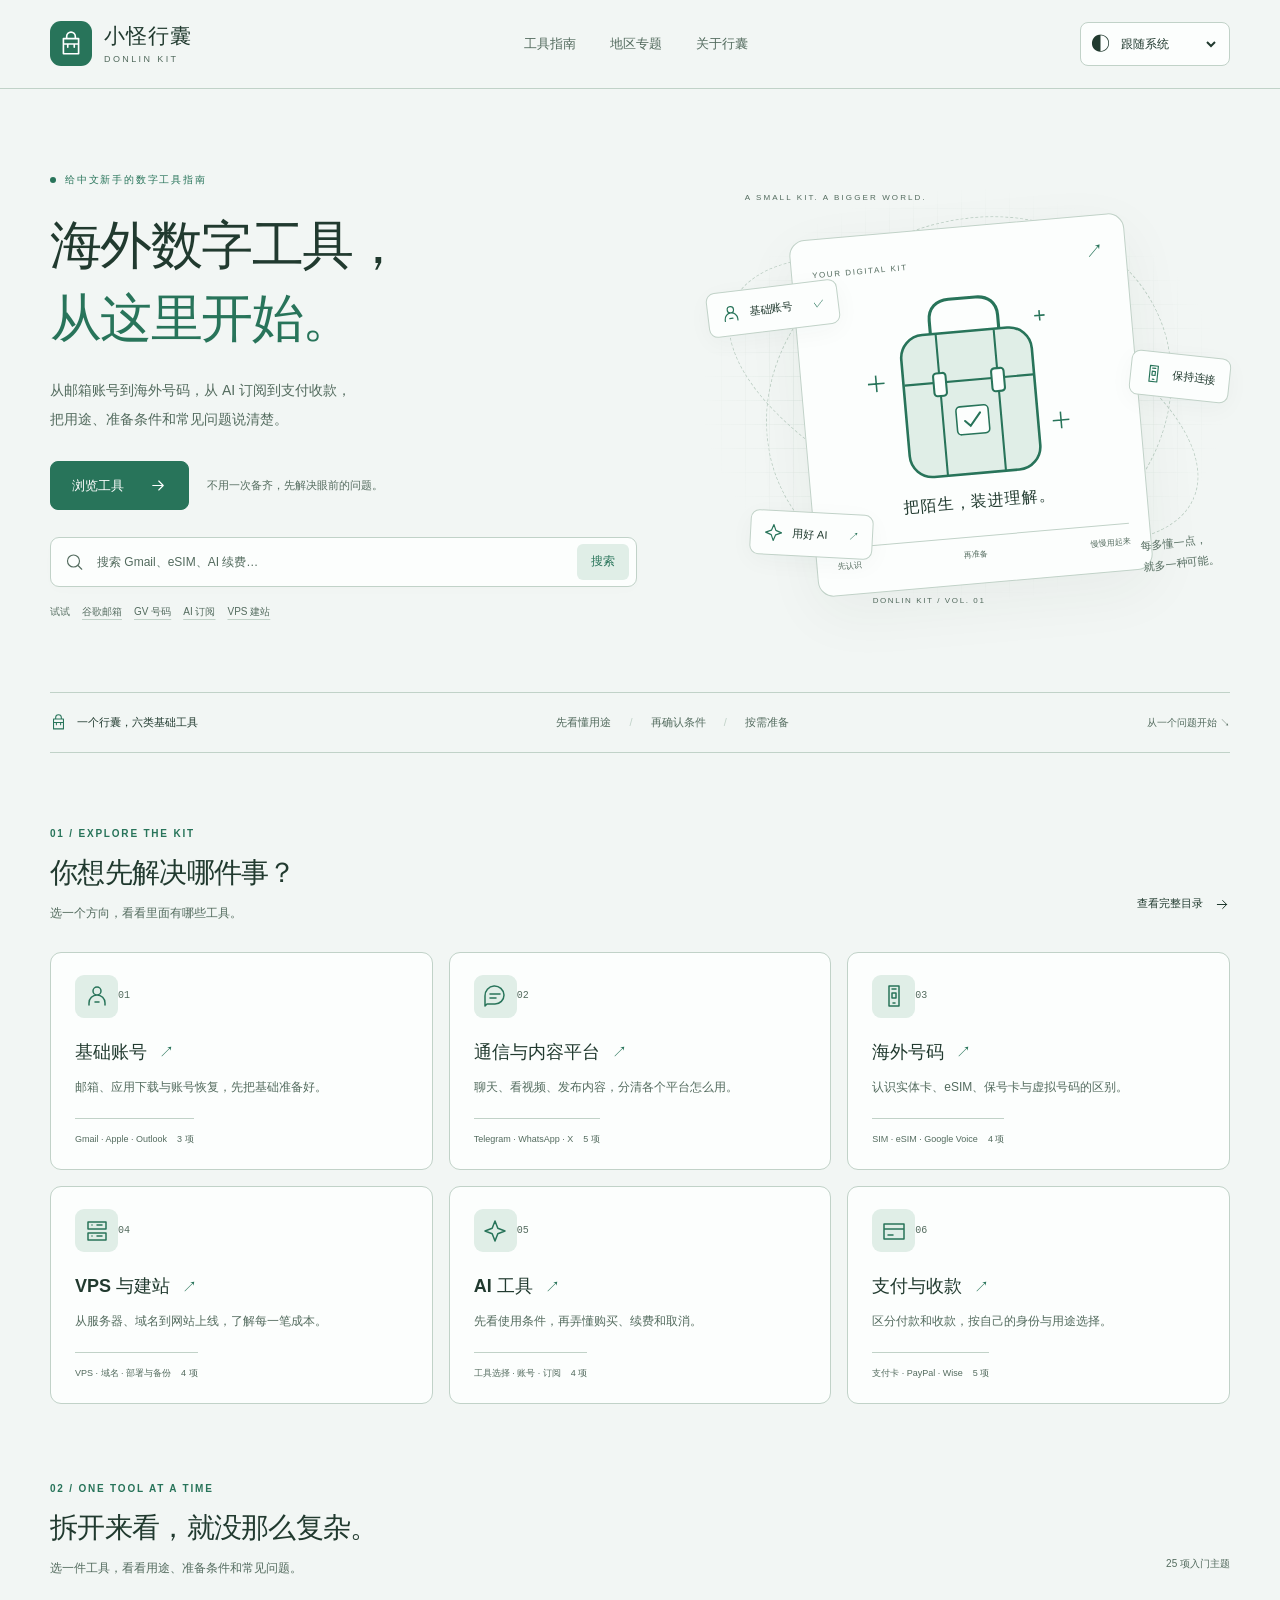
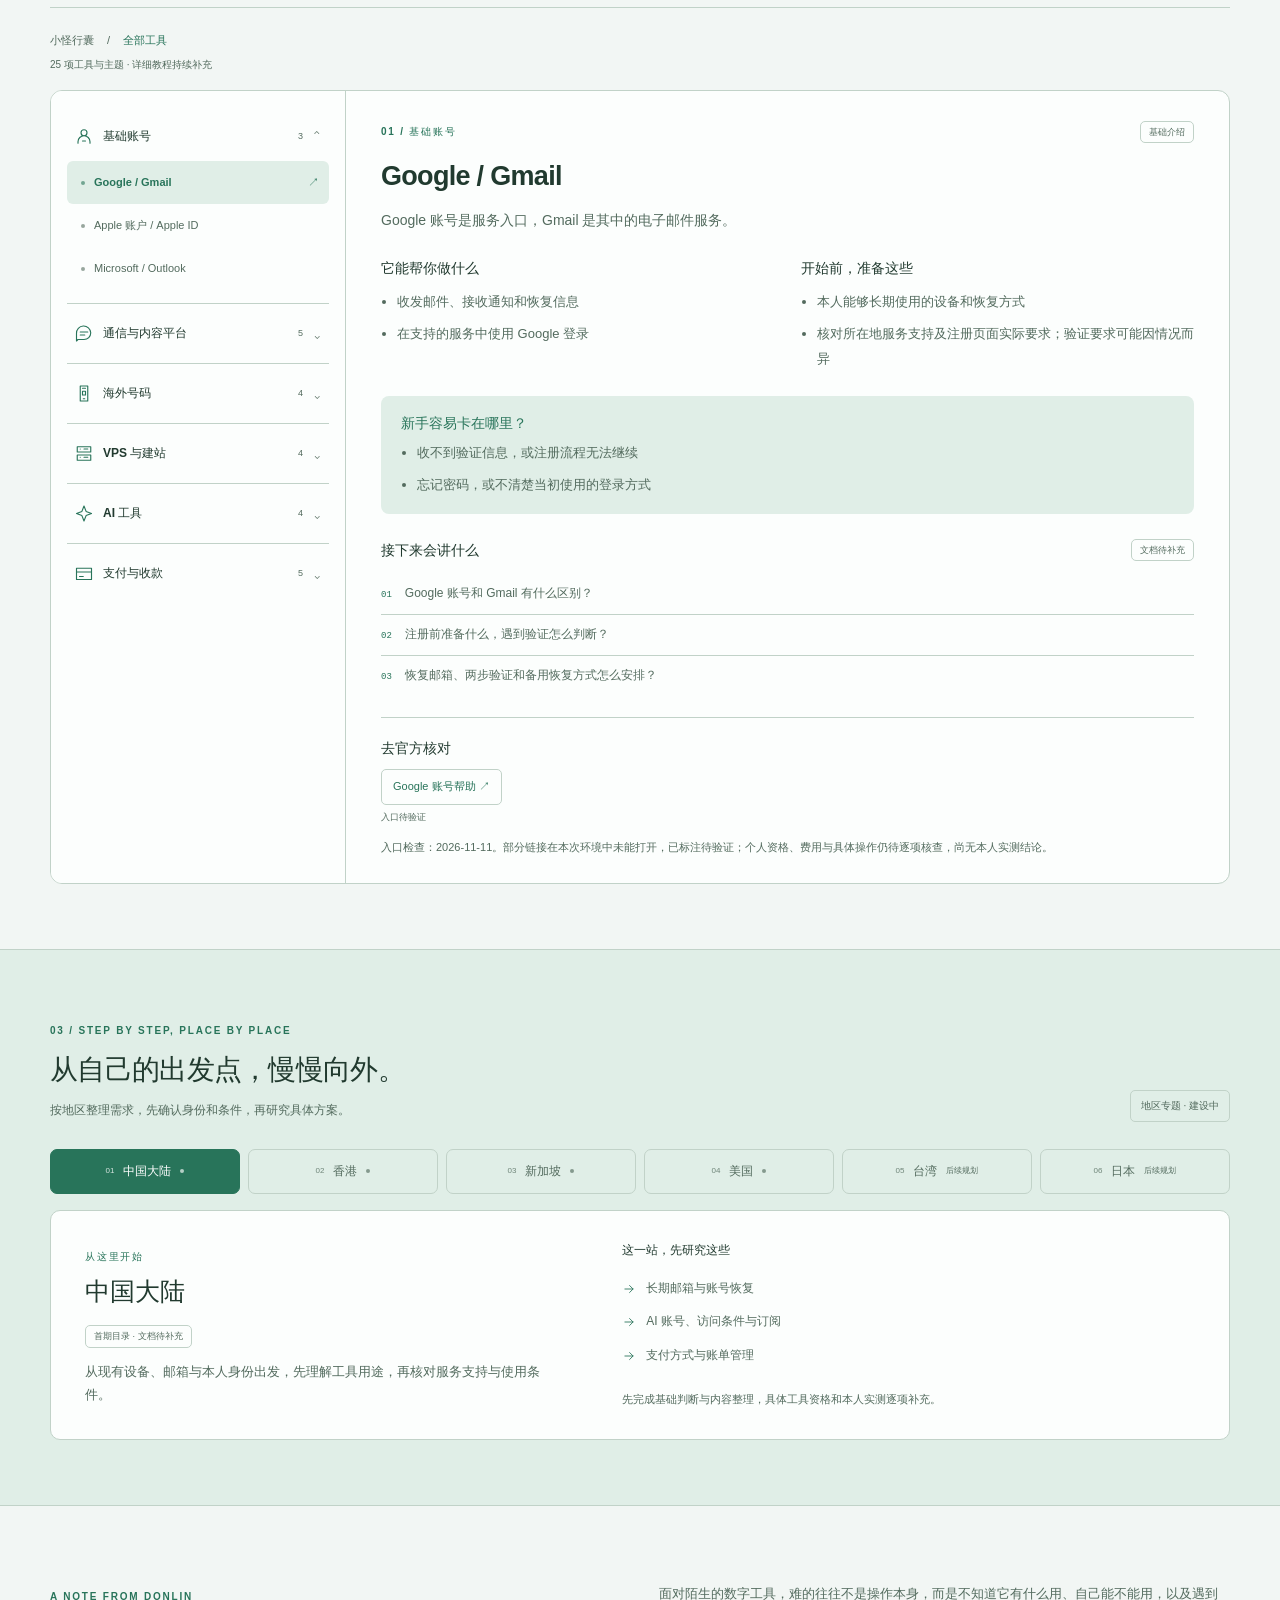
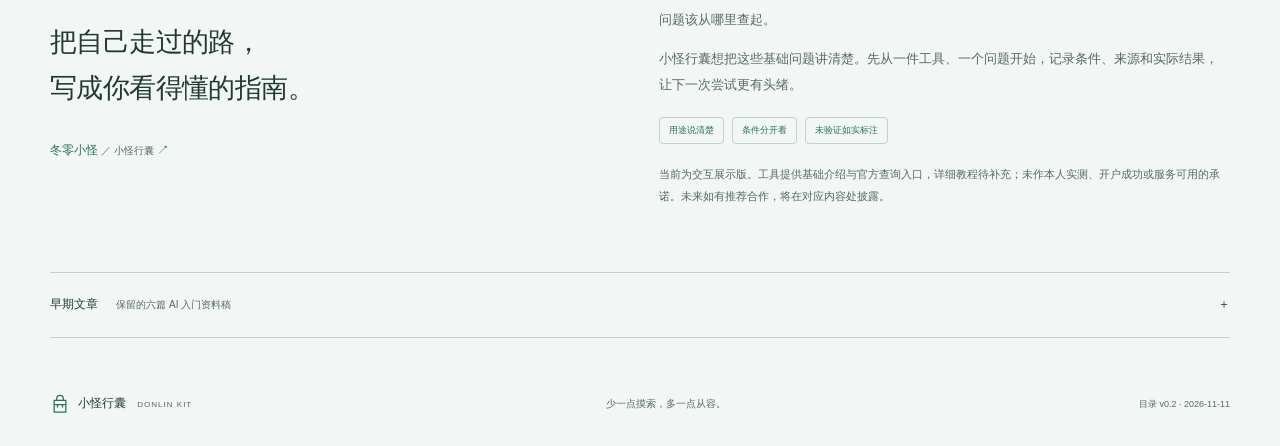
==== commit 716ca703: "Build interactive Donlin Kit tool guide homepage Add six tool categories and 25 beginner topics, ali" ====
--- a/site/index.html
+++ b/site/index.html
@@ -1,14 +1,155 @@
-<!doctype html><html lang="zh-CN"><head><meta charset="utf-8"><meta name="viewport" content="width=device-width, initial-scale=1"><meta name="color-scheme" content="light dark"><script>try{var t=localStorage.getItem('cloud-resident-theme');document.documentElement.dataset.theme=['light','dark'].includes(t)?t:(matchMedia('(prefers-color-scheme: dark)').matches?'dark':'light')}catch{document.documentElement.dataset.theme=matchMedia('(prefers-color-scheme: dark)').matches?'dark':'light'}</script><meta name="description" content="小怪行囊 Donlin Kit，冬零小怪的数字生活指南。面向中文新手，分享 AI、出海工具与自由生活实践，讲清账号、网络、订阅、收款和安全。"><title>数字世界，从用好一件工具开始 · 小怪行囊</title><link rel="stylesheet" href="assets/style.css"></head><body><a class="skip" href="#main">跳到正文</a><header><div class="wrap nav"><a class="brand" href="index.html"><span class="brand-mark">↗</span><span class="brand-name">小怪行囊<span class="brand-en">DONLIN KIT</span></span></a><nav class="nav-links" aria-label="主导航"><a href="index.html#start">入门文章</a><a href="index.html#tools">基础工具</a><a href="index.html#regions">地区专题</a></nav><div class="nav-actions"><span class="nav-tag">AI · 出海工具 · 自由生活</span><button type="button" id="themeToggle" class="theme-toggle" aria-label="切换到深色模式" aria-pressed="false"><span class="theme-symbol" aria-hidden="true">☾</span><span class="theme-toggle-label">深色</span></button></div></div></header><main id="main"><section class="hero wrap"><div class="hero-grid"><div><div class="eyebrow"><span class="dot"></span> FOR YOUR FIRST DIGITAL STEP</div><h1>数字世界很大。<br>从<em>用好一件工具</em>开始。</h1><p class="hero-copy">给第一次接触海外数字工具的你。先从中国大陆上班族使用 AI 开始，把账号、访问、订阅和使用方法，一件件说清楚。</p><div class="hero-actions"><a class="btn" href="#start">阅读六篇入门文章 ↗</a><a class="text-link" href="articles/06-troubleshooting.html">遇到问题了？</a></div><div class="hero-note">原创图文 · 官方来源 · 实测状态如实标注</div></div><div class="map-scene"><div class="map-card"><div class="map-top"><span>YOUR STARTING POINT</span><span>中国大陆 / AI 入门</span></div><h2>把陌生，变成会用。</h2><p class="map-sub">不急着注册所有账号，先找到自己的第一步。</p><a class="route" href="articles/01-choose-ai.html"><span class="route-icon">01</span><span class="route-text"><b>选一款适合自己的工具</b><small>任务、使用条件与预算</small></span><span class="route-status">↗</span></a><a class="route" href="articles/02-accounts.html"><span class="route-icon">02</span><span class="route-text"><b>让账号和账单有头绪</b><small>邮箱、恢复、订阅与付款</small></span><span class="route-status">↗</span></a><a class="route" href="articles/04-technical-case.html"><span class="route-icon">03</span><span class="route-text"><b>用一份作品走完流程</b><small>技术资料整理与图文写作</small></span><span class="route-status">↗</span></a><div class="map-foot">先读懂 → 亲手试 → 留下自己的记录</div></div><div class="floating-note">一小步，也算开始。<span>MAKE IT UNDERSTANDABLE</span></div></div></div><div class="principles"><p>内容按真实需要慢慢扩展</p><div class="points"><span class="point">中国大陆 → 香港 → 新加坡 → 美国</span><span class="point">台湾 · 日本 后续建设</span></div></div></section><section id="start" class="wrap section article-catalog"><div class="section-head"><div><div class="section-kicker">01 / START HERE</div><h2>从这六篇，开始用起来</h2><p>从选工具到做作品。已经遇到问题，可以直接阅读对应文章。</p></div><span class="section-index">Knowledge, made simple.</span></div><div class="catalog-controls"><div class="filters" role="group" aria-label="文章分类"><button class="filter active" aria-pressed="true" data-filter="all">全部</button><button class="filter" aria-pressed="false" data-filter="工具选择">工具选择</button><button class="filter" aria-pressed="false" data-filter="账号安全">账号安全</button><button class="filter" aria-pressed="false" data-filter="支付订阅">支付订阅</button><button class="filter" aria-pressed="false" data-filter="工程演示">工程演示</button><button class="filter" aria-pressed="false" data-filter="问题排查">问题排查</button></div><div class="search"><label class="skip" for="search">搜索文章全文</label><input id="search" type="search" placeholder="搜索封号、Gmail、付款…" aria-label="搜索文章全文"></div></div><div id="resultCount" class="count-line" role="status" aria-live="polite">6 篇完整文章</div><div class="guides"><article class="guide" data-id="01-choose-ai" data-category="工具选择"><a href="articles/01-choose-ai.html" class="guide-cover" aria-label="阅读 中国大陆上班族，如何选择适合自己的 AI 工具"><span class="cover-number">GUIDE / 01</span><div class="cover-title">先选任务，再选工具</div><span class="cover-word">01</span></a><div class="guide-info"><div class="guide-meta"><span>工具选择</span><span>资料修订版 · 待本人实测</span></div><h3><a href="articles/01-choose-ai.html">中国大陆上班族，如何选择适合自己的 AI 工具</a></h3><p>先用同一份普通工作材料测试一款工具，再比较是否需要第二款。地区支持、账号和付款是独立条件。</p><a class="text-link" href="articles/01-choose-ai.html">阅读全文 ↗</a></div></article><article class="guide" data-id="02-accounts" data-category="账号安全"><a href="articles/02-accounts.html" class="guide-cover" aria-label="阅读 使用 AI 前，邮箱、账号和恢复方式怎么准备"><span class="cover-number">GUIDE / 02</span><div class="cover-title">让账号能够长期使用</div><span class="cover-word">02</span></a><div class="guide-info"><div class="guide-meta"><span>账号安全</span><span>资料修订版 · 待本人实测</span></div><h3><a href="articles/02-accounts.html">使用 AI 前，邮箱、账号和恢复方式怎么准备</a></h3><p>分清邮箱、登录方式、平台账号和恢复渠道。先整理现有账号，再按实际服务增加。</p><a class="text-link" href="articles/02-accounts.html">阅读全文 ↗</a></div></article><article class="guide" data-id="03-payments" data-category="支付订阅"><a href="articles/03-payments.html" class="guide-cover" aria-label="阅读 AI 工具订阅怎么付款，付款前检查什么"><span class="cover-number">GUIDE / 03</span><div class="cover-title">先看清买的是什么</div><span class="cover-word">03</span></a><div class="guide-info"><div class="guide-meta"><span>支付订阅</span><span>资料修订版 · 待本人实测</span></div><h3><a href="articles/03-payments.html">AI 工具订阅怎么付款，付款前检查什么</a></h3><p>先区分网页版订阅、API 计费和应用商店购买，再核对资格、账单与取消方式。</p><a class="text-link" href="articles/03-payments.html">阅读全文 ↗</a></div></article><article class="guide" data-id="04-technical-case" data-category="工程演示"><a href="articles/04-technical-case.html" class="guide-cover" aria-label="阅读 实例，用 AI 把技术资料整理成易读说明"><span class="cover-number">GUIDE / 04</span><div class="cover-title">从参数卡到说明表</div><span class="cover-word">04</span></a><div class="guide-info"><div class="guide-meta"><span>工程演示</span><span>教学演示 · 待本人复现</span></div><h3><a href="articles/04-technical-case.html">实例，用 AI 把技术资料整理成易读说明</a></h3><p>使用虚构的 T-01 教学参数卡，完整展示原始输入、提示词、AI 整理稿、审校方法和最终示例。</p><a class="text-link" href="articles/04-technical-case.html">阅读全文 ↗</a></div></article><article class="guide" data-id="05-content-case" data-category="工程演示"><a href="articles/05-content-case.html" class="guide-cover" aria-label="阅读 实例，用 AI 完成一篇技术分享图文"><span class="cover-number">GUIDE / 05</span><div class="cover-title">把一次实践变成作品</div><span class="cover-word">05</span></a><div class="guide-info"><div class="guide-meta"><span>工程演示</span><span>教学演示 · 待本人复现</span></div><h3><a href="articles/05-content-case.html">实例，用 AI 完成一篇技术分享图文</a></h3><p>继续使用 T-01 教学材料，展示如何从选题、初稿到审校，再形成一篇可复用的原创图文。</p><a class="text-link" href="articles/05-content-case.html">阅读全文 ↗</a></div></article><article class="guide" data-id="06-troubleshooting" data-category="问题排查"><a href="articles/06-troubleshooting.html" class="guide-cover" aria-label="阅读 AI 使用常见问题，如何判断问题出在哪里"><span class="cover-number">GUIDE / 06</span><div class="cover-title">先判断，再处理</div><span class="cover-word">06</span></a><div class="guide-info"><div class="guide-meta"><span>问题排查</span><span>资料修订版 · 待本人实测</span></div><h3><a href="articles/06-troubleshooting.html">AI 使用常见问题，如何判断问题出在哪里</a></h3><p>按连接、账号、服务支持、额度付款和输出质量分层判断。示例问题与真实发生的故障分开记录。</p><a class="text-link" href="articles/06-troubleshooting.html">阅读全文 ↗</a></div></article><p id="empty" hidden>没有找到相关内容。试试「账号」「付款」或「线路」。</p></div></section><div class="catalog-band"><section id="tools" class="wrap section"><div class="section-head"><div><div class="section-kicker">02 / THE BASICS</div><h2>工具是为问题准备的</h2><p>先看它能做什么、还需要核对什么，再去官方入口。</p></div></div><div class="tools all-tools"><article class="tool"><div class="tool-top"><span class="tool-logo">@</span><div><h3>邮箱与基础账号</h3><small>Gmail / Outlook</small></div></div><p>接收邮件、注册通知和恢复信息。先认识一个长期邮箱的作用。</p><div class="tool-bottom"><span>基础概念 · 办理条件待核对</span><button data-tool="email" aria-haspopup="dialog">了解用途 ↗</button></div></article><article class="tool"><div class="tool-top"><span class="tool-logo">A</span><div><h3>应用商店与通讯</h3><small>Apple 账户 / Google Play / Telegram</small></div></div><p>认识应用下载和通讯账号，了解账号地区、号码与服务之间的关系。</p><div class="tool-bottom"><span>基础概念 · 办理条件待核对</span><button data-tool="apps" aria-haspopup="dialog">了解用途 ↗</button></div></article><article class="tool"><div class="tool-top"><span class="tool-logo">◎</span><div><h3>网络连接与设备</h3><small>宽带 / 移动数据 / 漫游 / 热点</small></div></div><p>认识日常网络和备用连接。分清服务支持地区、联网地点和实际居住地。</p><div class="tool-bottom"><span>基础概念 · 办理条件待核对</span><button data-tool="network" aria-haspopup="dialog">了解用途 ↗</button></div></article><article class="tool"><div class="tool-top"><span class="tool-logo">S</span><div><h3>海外手机号与 SIM / eSIM</h3><small>实体 SIM / eSIM / 长期保号</small></div></div><p>能上网不一定能收短信。认识号码、流量、激活和长期维护的区别。</p><div class="tool-bottom"><span>基础概念 · 办理条件待核对</span><button data-tool="phone" aria-haspopup="dialog">了解用途 ↗</button></div></article><article class="tool"><div class="tool-top"><span class="tool-logo">P</span><div><h3>支付与海外订阅</h3><small>银行卡 / PayPal / 商店付款</small></div></div><p>购买软件、订阅服务时，认识商家、付款工具和发卡机构之间的关系。</p><div class="tool-bottom"><span>基础概念 · 办理条件待核对</span><button data-tool="pay" aria-haspopup="dialog">了解用途 ↗</button></div></article><article class="tool"><div class="tool-top"><span class="tool-logo">B</span><div><h3>银行与多币种账户</h3><small>当地银行 / 香港银行 / Wise</small></div></div><p>了解账户、银行卡、转账与多币种服务，认识开户及维护条件。</p><div class="tool-bottom"><span>基础概念 · 办理条件待核对</span><button data-tool="bank" aria-haspopup="dialog">了解用途 ↗</button></div></article><article class="tool"><div class="tool-top"><span class="tool-logo">⇄</span><div><h3>海外收款与提现</h3><small>平台结算 / PayPal / Payoneer</small></div></div><p>客户或平台把钱付给你之后，如何最终转入本人银行账户。</p><div class="tool-bottom"><span>基础概念 · 办理条件待核对</span><button data-tool="receive" aria-haspopup="dialog">了解用途 ↗</button></div></article><article class="tool"><div class="tool-top"><span class="tool-logo">ID</span><div><h3>身份与地址资料</h3><small>证件 / 地址证明 / 税务信息</small></div></div><p>分清收件地址、账单地址与居住证明，了解平台为什么需要这些资料。</p><div class="tool-bottom"><span>基础概念 · 办理条件待核对</span><button data-tool="identity" aria-haspopup="dialog">了解用途 ↗</button></div></article><article class="tool"><div class="tool-top"><span class="tool-logo">✓</span><div><h3>账号安全与恢复</h3><small>密码管理 / 验证器 / 恢复代码</small></div></div><p>账号开通之后，保证自己能够安全、长期地使用和找回它。</p><div class="tool-bottom"><span>基础概念 · 办理条件待核对</span><button data-tool="security" aria-haspopup="dialog">了解用途 ↗</button></div></article></div><p class="catalog-note">官方入口供你核对具体条件，不代表本项目已完成办理、使用或推荐验证。</p></section></div><section id="regions" class="wrap section"><div class="section-head"><div><div class="section-kicker">03 / EXPLORE BY REGION</div><h2>从自己的出发点，慢慢向外</h2><p>中国大陆先完成 AI 入门。其他地区保留研究目录，逐项补充证据。</p></div></div><div class="region-tabs" role="group" aria-label="地区选择"><button class="region-tab" data-region="cn" aria-pressed="true">中国大陆</button><button class="region-tab" data-region="hk" aria-pressed="false">香港</button><button class="region-tab" data-region="sg" aria-pressed="false">新加坡</button><button class="region-tab" data-region="us" aria-pressed="false">美国</button><button class="region-tab" data-region="tw" aria-pressed="false">台湾</button><button class="region-tab" data-region="jp" aria-pressed="false">日本</button></div><div id="regionPanel" class="region-panel" aria-live="polite"></div></section><section id="about" class="wrap about"><div><div class="section-kicker">ABOUT THIS GUIDE</div><h2>认真解释每一步。</h2><div class="about-quote">先让一个人看懂，再帮助更多人。</div></div><div><p>小怪行囊是冬零小怪的数字生活指南，分享 AI、出海工具与自由生活实践，面向第一次接触这些工具的中文读者。每篇区分官方资料、原创方法、教学演示和待验证内容；用来源、日期和修订记录解释依据。</p><p>当前是可阅读的资料版本。个人账号操作、实际付款及案例复现仍要继续积累。本月优先做好六篇图文，再通过自愿读者反馈改进。</p><div class="about-tags"><span>本人实测</span><span>官方资料整理</span><span>经同意引用的用户个案</span><span>待验证</span></div></div></section></main><dialog id="toolDialog" aria-labelledby="toolTitle"><div class="dialog-head"><div class="section-kicker">TOOL NOTES</div><button class="close" aria-label="关闭工具详情">×</button></div><div class="dialog-body" id="toolBody"></div></dialog><footer class="wrap footer"><div class="footer-brand">小怪行囊 · 冬零小怪</div><small>资料版本 v0.1 · 核查 2026-10-28 · 实测状态逐篇说明</small><div class="footer-links"><a href="index.html#about">关于内容</a><a href="downloads/工具对照表.md" download>工具对照表</a></div></footer><script>(() => {
-  const root=document.documentElement,button=document.getElementById('themeToggle');
-  if(!button)return;
-  const media=window.matchMedia('(prefers-color-scheme: dark)');
-  let saved=null;
-  try{saved=localStorage.getItem('cloud-resident-theme');}catch{}
-  if(!['light','dark'].includes(saved))saved=null;
-  function apply(theme){root.dataset.theme=theme;const dark=theme==='dark';button.setAttribute('aria-pressed',String(dark));button.setAttribute('aria-label',dark?'切换到浅色模式':'切换到深色模式');button.querySelector('.theme-symbol').textContent=dark?'☀':'☾';button.querySelector('.theme-toggle-label').textContent=dark?'浅色':'深色';}
-  apply(saved||(media.matches?'dark':'light'));
-  button.addEventListener('click',()=>{saved=root.dataset.theme==='dark'?'light':'dark';apply(saved);try{localStorage.setItem('cloud-resident-theme',saved);}catch{}});
-  media.addEventListener('change',event=>{if(!saved)apply(event.matches?'dark':'light');});
-  window.addEventListener('storage',event=>{if(event.key==='cloud-resident-theme'){saved=['light','dark'].includes(event.newValue)?event.newValue:null;apply(saved||(media.matches?'dark':'light'));}});
+<!doctype html>
+<html lang="zh-CN"><head><meta charset="utf-8"><meta name="viewport" content="width=device-width,initial-scale=1"><meta name="color-scheme" content="light dark"><meta name="description" content="小怪行囊，给中文新手的海外数字工具指南。认识基础账号、通信平台、海外号码、VPS、AI 订阅与支付收款。"><title>小怪行囊 · 海外数字工具，从这里开始</title><script>try{var t=localStorage.getItem('cloud-resident-theme');document.documentElement.dataset.theme=['light','dark'].includes(t)?t:(matchMedia('(prefers-color-scheme: dark)').matches?'dark':'light')}catch{document.documentElement.dataset.theme=matchMedia('(prefers-color-scheme: dark)').matches?'dark':'light'}</script><style>:root{color-scheme:light;--page:#F2F6F4;--surface:#FCFEFD;--ink:#213A2F;--muted:#536B5E;--primary:#28745A;--on-primary:#FFFFFF;--tint:#E0EEE7;--line:#C1D2C8;--focus:#245DAD;--shadow:0 18px 60px #213a2f0d;--grid:#c1d2c85c;font-family:Inter,"Segoe UI","Microsoft YaHei","PingFang SC",sans-serif;font-synthesis:none}
+:root[data-theme=dark]{color-scheme:dark;--page:#17201C;--surface:#232F28;--ink:#EEF5EF;--muted:#B7C9BC;--primary:#95D5B2;--on-primary:#17201C;--tint:#2B4133;--line:#506A59;--focus:#A6CCFF;--shadow:0 18px 60px #00000020;--grid:#506a594d}
+*{box-sizing:border-box}html{scroll-behavior:smooth;scroll-padding-top:100px}body{margin:0;background:var(--page);color:var(--ink);font-size:15px;line-height:1.8;-webkit-font-smoothing:antialiased}button,input,select{font:inherit}button,a,input,select,summary{-webkit-tap-highlight-color:transparent}button,select,summary{cursor:pointer}button{color:inherit}a{color:inherit;text-decoration:none}button{border:0}button:disabled{cursor:default}[hidden]{display:none!important}button:focus-visible,a:focus-visible,input:focus-visible,select:focus-visible,summary:focus-visible,[tabindex]:focus-visible{outline:3px solid var(--focus);outline-offset:4px}::selection{background:var(--primary);color:var(--on-primary)}h1,h2,h3,h4,p{margin:0}h1,h2,h3,h4{font-weight:650;line-height:1.5}ul,ol{margin:0;padding-left:20px}.wrap{width:min(1180px,calc(100% - 80px));margin-inline:auto}.icon{width:23px;height:23px;display:inline-block;flex-shrink:0;vertical-align:middle}.sr-only{position:absolute;width:1px;height:1px;padding:0;margin:-1px;overflow:hidden;clip:rect(0,0,0,0);white-space:nowrap;border:0}.skip-link{position:fixed;top:-80px;left:15px;padding:10px 18px;background:var(--surface);z-index:30}.skip-link:focus{top:12px}.site-header{border-bottom:1px solid var(--line);background:var(--page);position:sticky;top:0;z-index:20}.nav{display:flex;align-items:center;justify-content:space-between;gap:26px;min-height:88px}.brand{display:inline-flex;align-items:center;gap:12px;flex-shrink:0}.brand-mark{display:grid;place-items:center;width:42px;height:45px;background:var(--primary);color:var(--on-primary);border-radius:11px}.brand-mark .icon{width:26px;height:26px}.brand-name{display:block;font-size:21px;line-height:1.4;font-weight:700;letter-spacing:1px}.brand-en{display:block;font-size:9px;line-height:1.8;letter-spacing:2.4px;color:var(--muted)}.nav nav{display:flex;gap:34px;align-items:center}.nav nav a{font-size:13px;color:var(--muted);padding:12px 0}.nav nav a:hover,.quiet-link:hover{color:var(--primary)}.theme-control{display:flex;align-items:center;gap:7px;background:var(--surface);border:1px solid var(--line);border-radius:8px;padding:0 10px}.theme-glyph{font-size:19px}.theme-control select{min-height:42px;width:102px;border:0;background:transparent;color:var(--ink);font-size:12px}.theme-control option{background:var(--surface);color:var(--ink)}.eyebrow{font-size:10px;letter-spacing:1.8px;font-weight:650;color:var(--primary);display:inline-flex;align-items:center;gap:9px}.live-dot{width:6px;height:6px;background:var(--primary);border-radius:50%}.hero{display:grid;grid-template-columns:1.1fr 1fr;gap:60px;align-items:center;padding-block:75px 64px}.hero h1{font-size:clamp(38px,4.1vw,56px);line-height:1.4;letter-spacing:-1.6px;margin:17px 0 21px}.hero h1 em{font-style:normal;color:var(--primary)}.hero-description{font-size:14px;line-height:2.1;color:var(--muted)}.hero-actions{display:flex;gap:18px;align-items:center;margin-top:26px}.button-primary{display:inline-flex;justify-content:center;align-items:center;gap:25px;padding:12px 21px;border:1px solid var(--primary);border-radius:8px;background:var(--primary);color:var(--on-primary);font-size:13px;font-weight:600;min-height:48px}.button-primary .icon{width:18px}.button-primary:hover{filter:brightness(1.08)}.hero-caption{font-size:11px;color:var(--muted)}.search-box{display:flex;align-items:center;gap:11px;border:1px solid var(--line);background:var(--surface);border-radius:9px;margin-top:27px;padding:6px 7px 6px 15px;box-shadow:0 4px 12px #213a2f03}.search-box>.icon{color:var(--muted);width:18px}.search-box input{min-width:0;width:100%;background:transparent;border:0;color:var(--ink);font-size:12px;height:36px;flex:1}.search-box input::placeholder{color:var(--muted);opacity:1}.search-box input::-webkit-search-cancel-button{display:none}.search-box:focus-within{border-color:var(--focus)}.search-box input:focus-visible{outline-offset:0;outline-width:2px}.search-submit{border-radius:6px;background:var(--tint);padding:6px 14px;font-size:12px;min-height:36px;color:var(--primary)}#clear-search{background:transparent;font-size:22px;min-width:30px;min-height:36px;color:var(--muted)}.popular-searches{display:flex;align-items:center;gap:12px;flex-wrap:wrap;margin-top:9px;font-size:10px;color:var(--muted)}.popular-searches button{background:transparent;font-size:10px;color:var(--muted);padding:7px 0;text-decoration:underline;text-decoration-color:var(--line);text-underline-offset:4px;min-height:32px}.popular-searches button:hover{color:var(--primary)}
+.hero-art{position:relative;height:424px;isolation:isolate}.art-grid{position:absolute;inset:0;border-radius:50%;background-image:linear-gradient(var(--grid) 1px,transparent 1px),linear-gradient(90deg,var(--grid) 1px,transparent 1px);background-size:24px 24px;mask-image:radial-gradient(ellipse,black 25%,transparent 70%);z-index:-2}.art-caption{position:absolute;left:48px;top:7px;font-size:8px;letter-spacing:2.1px;color:var(--muted)}.orbit{position:absolute;border:1px dashed var(--line);border-radius:50%;z-index:-1;left:12%;top:9%;width:78%;height:84%;transform:rotate(-25deg)}.orbit-b{left:3%;top:24%;width:94%;height:54%;transform:rotate(23deg)}.kit-card{position:absolute;left:20%;top:10%;width:63%;border:1px solid var(--line);border-radius:16px;background:var(--surface);box-shadow:var(--shadow);transform:rotate(-5deg);padding:20px}.kit-card-head{display:flex;justify-content:space-between;align-items:center;font-size:8px;letter-spacing:1.6px;color:var(--muted)}.kit-card-head>span:last-child{font-size:18px;color:var(--primary)}.kit-illustration{color:var(--primary);width:100%;height:208px}.kit-illustration svg{width:100%;height:100%}.bag-fill{fill:var(--tint)}.buckle{fill:var(--surface)}.kit-card>p{text-align:center;font-size:16px;font-weight:650;margin:1px 0 19px;letter-spacing:1px}.kit-foot{display:flex;justify-content:space-between;border-top:1px solid var(--line);padding-top:11px;font-size:8px;color:var(--muted)}.floating-chip{position:absolute;display:flex;align-items:center;gap:9px;background:var(--surface);border:1px solid var(--line);padding:10px 13px;border-radius:9px;font-size:11px;box-shadow:0 6px 24px #213a2f09;white-space:nowrap}.floating-chip .icon{width:19px;color:var(--primary)}.chip-account{left:2%;top:24%;transform:rotate(-7deg)}.chip-phone{right:0;top:40%;transform:rotate(6deg)}.chip-ai{left:10%;bottom:12%;transform:rotate(3deg)}.chip-check{color:var(--primary);padding-left:12px}.art-note{position:absolute;right:2%;bottom:8%;font-size:11px;color:var(--muted);line-height:1.9;transform:rotate(-6deg)}.art-coordinate{position:absolute;bottom:0;left:33%;font-size:8px;letter-spacing:1.6px;color:var(--muted)}
+.intro-strip{border-block:1px solid var(--line);display:flex;align-items:center;justify-content:space-between;gap:20px;padding-block:18px;font-size:11px;color:var(--muted)}.intro-strip>span:first-child{color:var(--ink);display:flex;align-items:center;gap:10px}.intro-strip .icon{width:17px;color:var(--primary)}.intro-strip p i{font-style:normal;margin-inline:15px;color:var(--line)}.intro-end{font-size:10px}.section{padding-block:65px}.section-heading{display:flex;align-items:flex-end;justify-content:space-between;gap:24px;margin-bottom:27px}.section-heading h2{font-size:28px;letter-spacing:-.7px;margin:7px 0 9px}.section-heading p{font-size:12px;color:var(--muted)}.quiet-link{display:flex;align-items:center;gap:11px;font-size:11px;padding-block:9px;flex-shrink:0}.quiet-link .icon{width:16px}.category-grid{display:grid;grid-template-columns:repeat(3,minmax(0,1fr));gap:16px}.category-card{display:flex;flex-direction:column;text-align:left;min-width:0;padding:22px 24px;background:var(--surface);border:1px solid var(--line);border-radius:11px;transition:transform .16s,border-color .16s}.category-card:hover{transform:translateY(-3px);border-color:var(--primary)}.category-card[aria-pressed=true]{border-color:var(--primary);box-shadow:inset 0 0 0 1px var(--primary)}.card-top{display:flex;align-items:center;justify-content:space-between;margin-bottom:18px}.category-icon{display:grid;place-items:center;background:var(--tint);color:var(--primary);border-radius:9px;width:43px;height:43px}.category-icon .icon{width:24px;height:24px}.card-number{font-size:10px;font-family:ui-monospace,Consolas,monospace;color:var(--muted)}.card-title{font-size:18px;font-weight:650;display:flex;align-items:center;justify-content:space-between;gap:12px;margin-bottom:8px}.card-title>span{font-size:15px;color:var(--primary)}.card-description{font-size:12px;line-height:1.9;color:var(--muted);flex:1}.card-bottom{border-top:1px solid var(--line);margin-top:19px;padding-top:12px;font-size:9px;color:var(--muted);display:flex;justify-content:space-between;gap:10px;flex-wrap:wrap}.card-bottom>span{white-space:nowrap}.directory-section{padding-top:4px}.directory-count{font-size:10px;color:var(--muted);padding-bottom:7px}.directory-toolbar{display:flex;justify-content:space-between;align-items:center;border-top:1px solid var(--line);padding-top:18px;gap:15px;font-size:11px;min-height:48px}.breadcrumb{display:flex;align-items:center;flex-wrap:wrap;gap:13px;color:var(--muted)}.breadcrumb>span:last-child{color:var(--primary)}#reset-filter{font-size:11px;background:transparent;color:var(--primary);padding:8px 0;min-height:36px}.result-status{font-size:10px;color:var(--muted);padding:1px 0 16px}.workspace{display:grid;grid-template-columns:295px minmax(0,1fr);align-items:start;border:1px solid var(--line);border-radius:12px;overflow:clip;background:var(--surface)}.tool-tree{padding:16px;border-right:1px solid var(--line);align-self:stretch;background:var(--surface);min-width:0}.tree-group{border-bottom:1px solid var(--line);padding-block:5px}.tree-group:last-of-type{border-bottom:0}.tree-group summary{display:flex;list-style:none;align-items:center;gap:10px;padding:11px 8px;font-size:12px;font-weight:600;min-height:47px}.tree-group summary::-webkit-details-marker{display:none}.tree-group summary .icon{width:18px;color:var(--primary)}.group-count{font-size:9px;color:var(--muted);margin-left:auto;font-weight:400}.chevron{color:var(--muted);font-size:15px;transition:transform .16s}.tree-group[open] .chevron{transform:rotate(180deg)}.tree-items{padding:0 0 8px}.tree-items button{display:flex;align-items:center;gap:9px;width:100%;text-align:left;border-radius:6px;padding:11px 10px 11px 14px;background:transparent;font-size:11px;color:var(--muted);min-height:43px}.tree-items button:hover{background:var(--page);color:var(--ink)}.tree-items button[aria-current=true]{background:var(--tint);color:var(--primary);font-weight:600}.tree-dot{width:4px;height:4px;border-radius:50%;background:currentColor;opacity:.6;flex-shrink:0}.item-arrow{margin-left:auto;opacity:0}.tree-items button[aria-current=true] .item-arrow,.tree-items button:hover .item-arrow{opacity:1}.tool-detail{padding:30px 35px 25px;min-width:0;scroll-margin-top:0}.detail-top{display:flex;align-items:center;justify-content:space-between;gap:10px;margin-bottom:13px}.status-pill{display:inline-flex;align-items:center;font-size:9px;line-height:1.6;border:1px solid var(--line);padding:3px 8px;border-radius:5px;color:var(--muted);white-space:nowrap}.tool-detail h3{font-size:27px;letter-spacing:-.7px}.detail-intro{font-size:14px;line-height:1.95;color:var(--muted);margin:10px 0 24px;max-width:610px}.detail-columns{display:grid;grid-template-columns:1fr 1fr;gap:27px;margin-bottom:25px}.tool-detail h4{font-size:14px;margin-bottom:10px}.tool-detail ul{padding-left:16px;font-size:13px;line-height:1.95;color:var(--muted)}.tool-detail li+li{margin-top:6px}.issue-box{background:var(--tint);border-radius:8px;padding:17px 20px;margin-bottom:25px}.issue-box h4{color:var(--primary);margin-bottom:6px}.chapter-head{display:flex;align-items:center;justify-content:space-between;gap:14px;margin-bottom:13px}.chapter-head h4{margin:0}.chapter-list{list-style:none;padding:0;font-size:12px;color:var(--muted)}.chapter-list li{display:flex;gap:13px;border-bottom:1px solid var(--line);padding:9px 0;align-items:baseline}.chapter-list li+li{margin-top:0}.chapter-list li:last-child{border-bottom:0}.chapter-list li>span{font-size:9px;color:var(--primary);font-family:ui-monospace,Consolas,monospace}.official-section{border-top:1px solid var(--line);margin-top:22px;padding-top:20px}.official-links{display:flex;gap:10px;flex-wrap:wrap}.official-links a{font-size:11px;color:var(--primary);display:inline-flex;padding:7px 11px;border:1px solid var(--line);border-radius:5px;min-height:36px}.official-links a:hover{background:var(--tint)}.source-note{font-size:11px!important;color:var(--muted);line-height:1.9}.official-section .source-note{margin-top:12px}.pending-official{font-size:11px;color:var(--muted)}.tree-empty{padding:25px 4px;text-align:center}.tree-empty>.icon{display:block;margin:0 auto 12px;color:var(--muted)}.tree-empty strong{font-size:12px}.tree-empty p{font-size:11px;color:var(--muted);margin:9px 0 15px}.button-secondary{background:var(--tint);color:var(--primary);border:1px solid var(--line);border-radius:6px;font-size:11px;padding:8px 13px;min-height:38px}.detail-empty{padding-block:90px;text-align:center}.detail-empty .icon{width:35px;height:35px;color:var(--primary);margin-bottom:15px}.detail-empty h3{font-size:21px}.detail-empty p{font-size:12px;color:var(--muted);margin-top:10px}
+.region-band{background:var(--tint);border-block:1px solid var(--line)}.outline-label{font-size:10px;border:1px solid var(--line);border-radius:5px;padding:6px 10px;color:var(--muted);white-space:nowrap}.region-tabs{display:grid;grid-template-columns:repeat(6,minmax(0,1fr));gap:8px;margin-bottom:16px}.region-tab{display:flex;align-items:center;justify-content:center;gap:9px;background:transparent;border:1px solid var(--line);border-radius:7px;min-height:45px;font-size:12px;padding:8px;color:var(--muted)}.region-order{font-size:8px;opacity:.8}.region-tab[aria-pressed=true]{background:var(--primary);border-color:var(--primary);color:var(--on-primary)}.region-tab:hover:not([aria-pressed=true]){background:var(--surface)}.region-tab small{font-size:8px}.region-tab-dot{width:4px;height:4px;background:currentColor;border-radius:50%;opacity:.65}.region-panel{display:grid;grid-template-columns:1fr 1.2fr;gap:60px;padding:30px 34px;background:var(--surface);border:1px solid var(--line);border-radius:10px}.region-overview h3{font-size:25px;margin:5px 0 10px}.region-overview p{font-size:13px;color:var(--muted);margin-top:12px}.region-content h4{font-size:12px;margin-bottom:13px}.region-content ul{list-style:none;padding:0;font-size:12px;color:var(--muted);margin-bottom:16px}.region-content li{display:flex;gap:10px;align-items:center;padding:6px 0}.region-content .icon{width:14px;height:14px;color:var(--primary)}.about{display:grid;grid-template-columns:1fr 1.1fr;gap:90px;padding-top:75px}.about h2{font-size:27px;line-height:1.7;letter-spacing:-.6px;margin:12px 0 23px}.about-signature{font-size:12px;color:var(--primary)}.about-signature span{color:var(--muted);font-size:10px}.about-copy>p{font-size:13px;color:var(--muted);line-height:2}.about-copy>p+p{margin-top:13px}.editorial-principles{display:flex;gap:8px;flex-wrap:wrap;margin:19px 0}.editorial-principles>span{font-size:9px;color:var(--primary);border:1px solid var(--line);padding:4px 9px;border-radius:4px}.archive{margin-bottom:55px}.archive>details{border-block:1px solid var(--line);padding:7px 0}.archive summary{display:flex;align-items:center;justify-content:space-between;gap:15px;list-style:none;min-height:50px;font-size:12px}.archive summary::-webkit-details-marker{display:none}.archive summary small{color:var(--muted);font-size:10px;margin-left:15px;font-weight:400}.archive details>p{font-size:11px;color:var(--muted);margin-bottom:15px}.archive-links{display:grid;grid-template-columns:1fr 1fr;gap:0 30px;padding-bottom:20px}.archive-links a{display:flex;gap:12px;align-items:center;padding-block:12px;border-bottom:1px solid var(--line);font-size:11px}.archive-links a>span:first-child{font-size:9px;color:var(--muted)}.archive-links a>span:last-child{margin-left:auto;color:var(--primary)}.archive-links a:hover{color:var(--primary)}.site-footer{display:flex;justify-content:space-between;align-items:center;gap:20px;padding-bottom:30px;font-size:10px;color:var(--muted)}.footer-brand{gap:8px;font-size:12px;color:var(--ink)}.footer-brand .icon{width:20px;color:var(--primary)}.footer-brand small{font-size:8px;letter-spacing:1px;margin-left:8px;color:var(--muted)}.site-footer>p{font-size:10px}.site-footer>span{font-size:9px}.noscript-note{background:var(--surface);border-top:1px solid var(--line);padding:15px;text-align:center;font-size:12px;color:var(--muted)}
+.official-link-item{display:grid;gap:4px}.official-link-item small{font-size:9px;color:var(--muted)}
+@media(min-width:1450px){.hero{gap:100px}.hero-art{margin-left:20px}}
+@media(max-width:1050px){.wrap{width:calc(100% - 48px)}.hero{gap:28px;padding-top:55px}.hero h1{font-size:44px}.hero-art{height:385px}.kit-card{left:15%;width:70%;padding:17px}.kit-illustration{height:190px}.floating-chip{padding:8px 9px;font-size:10px}.chip-account{left:0}.chip-phone{right:-5px}.hero-actions{flex-wrap:wrap;gap:12px}.hero-caption{font-size:10px}.category-card{padding:20px}.workspace{grid-template-columns:260px minmax(0,1fr)}.tool-detail{padding:25px}.detail-columns{gap:20px}.region-tabs{grid-template-columns:repeat(3,minmax(0,1fr))}.region-panel{gap:35px}.about{gap:50px}}
+@media(max-width:760px){html{scroll-padding-top:92px}.wrap{width:calc(100% - 40px)}.nav{min-height:76px;gap:12px;flex-wrap:wrap}.brand-mark{width:34px;height:38px;border-radius:9px}.brand-mark .icon{width:22px}.brand{gap:9px}.brand-name{font-size:18px}.brand-en{font-size:8px;letter-spacing:1.9px}.nav nav{gap:18px}.nav nav a{font-size:11px}.theme-control{padding-inline:6px;gap:4px}.theme-control select{width:83px;font-size:10px;min-height:37px}.theme-glyph{font-size:16px}.hero{padding-top:43px;grid-template-columns:1fr;gap:23px;padding-bottom:32px}.hero h1{font-size:44px;margin-block:15px 17px}.hero-description{font-size:13px}.hero-actions{margin-top:22px}.hero-art{height:340px;max-width:440px;width:100%;margin-inline:auto}.kit-card{left:20%;width:62%;padding:16px}.kit-illustration{height:166px}.kit-card>p{font-size:14px;margin-bottom:14px}.kit-foot{font-size:7px}.floating-chip{font-size:10px}.art-note{font-size:10px}.art-caption{font-size:7px;left:35px}.art-coordinate{font-size:7px}.chip-account{left:5%;top:24%}.chip-phone{right:3%;top:44%}.chip-ai{bottom:9%}.intro-strip{font-size:10px;flex-wrap:wrap;gap:6px 18px;padding-block:15px}.intro-strip p i{margin-inline:9px}.intro-end{display:none}.section{padding-block:42px}.categories{padding-bottom:42px}.section-heading{gap:16px;align-items:start;flex-wrap:wrap;margin-bottom:22px}.section-heading h2{font-size:23px;margin-block:8px}.section-heading p{font-size:11px}.eyebrow{font-size:9px;letter-spacing:1.2px}.quiet-link{font-size:10px;padding:0}.category-grid{grid-template-columns:repeat(2,minmax(0,1fr));gap:12px}.category-card{padding:18px 16px}.card-top{margin-bottom:13px}.category-icon{width:36px;height:36px}.category-icon .icon{width:21px}.card-title{font-size:15px;gap:5px}.card-description{font-size:11px;line-height:1.85}.card-bottom{font-size:8px;margin-top:14px;gap:4px}.directory-section{padding-top:0}.directory-count{font-size:9px}.workspace{grid-template-columns:1fr}.tool-tree{border-right:0;border-bottom:1px solid var(--line);padding:10px 13px;max-height:360px;overflow-y:auto;scrollbar-width:thin}.tree-group summary{font-size:12px;padding-block:10px}.tree-items{display:grid;grid-template-columns:1fr 1fr;gap:4px}.tree-items button{font-size:11px;padding:9px;line-height:1.7}.tool-detail{padding:23px 20px;scroll-margin-top:0}.tool-detail h3{font-size:24px}.detail-intro{font-size:13px}.detail-columns{gap:18px}.tool-detail ul{font-size:13px}.tool-detail h4{font-size:12px}.issue-box{padding:15px}.region-tabs{gap:7px}.region-tab{font-size:11px;gap:6px}.region-tab small{font-size:7px}.region-panel{grid-template-columns:1fr;gap:25px;padding:24px}.region-overview h3{font-size:24px}.about{grid-template-columns:1fr;gap:25px;padding-top:45px}.about h2{font-size:25px;margin-bottom:16px}.archive{margin-bottom:35px}.archive summary small{display:block;margin-left:0}.archive-links{grid-template-columns:1fr}.site-footer{flex-wrap:wrap;gap:12px}.site-footer>p{display:none}.site-footer>span{font-size:8px}.outline-label{font-size:9px}}
+@media(max-width:480px){.wrap{width:calc(100% - 32px)}.nav{padding-block:13px;min-height:76px}.nav nav{order:3;width:100%;justify-content:center;border-top:1px solid var(--line);padding-top:3px;gap:34px}.nav nav a{padding-block:6px}.nav{gap:8px}html{scroll-padding-top:135px}.hero{padding-top:34px}.hero h1{font-size:38px;letter-spacing:-1.2px}.hero-description{font-size:12px}.hero-actions{gap:12px}.hero-caption{font-size:9px}.button-primary{padding:10px 15px;gap:16px;min-height:45px;font-size:12px}.search-box{margin-top:23px;padding-left:12px;gap:7px}.search-box input{font-size:11px}.search-submit{font-size:11px;padding-inline:11px}.popular-searches{gap:11px}.popular-searches button{font-size:9px}.desktop-break{display:none}.hero-art{height:315px}.kit-card{left:20%;width:63%;padding:14px}.kit-illustration{height:153px}.kit-card-head{font-size:7px;letter-spacing:1px}.kit-card>p{font-size:12px}.kit-foot{font-size:6px}.chip-account{left:0}.chip-phone{right:0}.chip-ai{left:4%;bottom:11%}.art-note{right:0;bottom:7%;font-size:9px}.intro-strip>span:first-child{font-size:10px}.intro-strip p{font-size:9px}.section-heading h2{font-size:22px}.section-heading .quiet-link{margin-top:0}.category-card{padding:16px 13px}.card-title{font-size:14px;letter-spacing:-.4px}.card-title>span{font-size:12px}.card-description{font-size:10px}.card-bottom{font-size:8px;line-height:1.8;display:block}.card-bottom>span{display:none}.card-number{font-size:9px}.directory-toolbar{font-size:10px}.breadcrumb{gap:8px}#reset-filter{font-size:10px}.result-status{font-size:9px}.tool-detail{padding:22px 17px;scroll-margin-top:0}.detail-top .eyebrow{font-size:8px}.tool-detail h3{font-size:22px}.detail-columns{grid-template-columns:1fr;gap:18px}.tool-detail ul{font-size:13px}.chapter-list{font-size:12px}.chapter-head{gap:8px}.chapter-head h4{font-size:11px}.status-pill{font-size:8px}.region-panel{padding:22px 18px}.region-tab{gap:5px;font-size:10px}.region-tab .region-order{display:none}.region-tab small{font-size:7px}.about h2{font-size:23px}.about-copy>p{font-size:12px}.archive-links a{font-size:10px}.footer-brand small{display:none}.site-footer{gap:10px}}
+@media(prefers-reduced-motion:reduce){html{scroll-behavior:auto}*,*::before,*::after{transition:none!important;animation:none!important}}
+</style></head>
+<body><a class="skip-link" href="#main">跳到正文</a>
+<header class="site-header"><div class="wrap nav"><a class="brand" href="#" aria-label="小怪行囊，返回顶部"><span class="brand-mark"><svg class="icon " viewBox="0 0 24 24" fill="none" stroke="currentColor" stroke-width="1.5" stroke-linecap="round" stroke-linejoin="round" aria-hidden="true"><path d="M8 7V5a4 4 0 0 1 8 0v2M5 7h14v14H5zM5 12h14M9 12v3m6-3v3"/></svg></span><span><span class="brand-name">小怪行囊</span><span class="brand-en">DONLIN KIT</span></span></a><nav aria-label="主导航"><a href="#tools">工具指南</a><a href="#regions">地区专题</a><a href="#about">关于行囊</a></nav><label class="theme-control"><span class="theme-glyph" aria-hidden="true">◐</span><span class="sr-only">页面配色</span><select id="theme-select" aria-label="页面配色"><option value="system">跟随系统</option><option value="light">浅色模式</option><option value="dark">深色模式</option></select></label></div></header>
+<main id="main"><section class="wrap hero" aria-labelledby="hero-title"><div class="hero-copy"><div class="eyebrow"><span class="live-dot"></span>给中文新手的数字工具指南</div><h1 id="hero-title">海外数字工具，<br><em>从这里开始。</em></h1><p class="hero-description">从邮箱账号到海外号码，从 AI 订阅到支付收款，<br class="desktop-break">把用途、准备条件和常见问题说清楚。</p><div class="hero-actions"><a class="button-primary" href="#tools">浏览工具 <svg class="icon " viewBox="0 0 24 24" fill="none" stroke="currentColor" stroke-width="1.5" stroke-linecap="round" stroke-linejoin="round" aria-hidden="true"><path d="M5 12h14m-6-6 6 6-6 6"/></svg></a><span class="hero-caption">不用一次备齐，先解决眼前的问题。</span></div><form id="search-form" class="search-box" role="search"><label class="sr-only" for="tool-search">搜索工具、用途或遇到的问题</label><svg class="icon " viewBox="0 0 24 24" fill="none" stroke="currentColor" stroke-width="1.5" stroke-linecap="round" stroke-linejoin="round" aria-hidden="true"><path d="m21 21-5-5M18 10a8 8 0 1 1-16 0 8 8 0 0 1 16 0Z"/></svg><input id="tool-search" type="search" placeholder="搜索 Gmail、eSIM、AI 续费…" autocomplete="off" aria-controls="tool-tree"><button type="button" id="clear-search" aria-label="清空搜索" hidden>×</button><button type="submit" class="search-submit" aria-label="搜索工具">搜索</button></form><div class="popular-searches"><span>试试</span><button type="button" data-query="谷歌邮箱">谷歌邮箱</button><button type="button" data-query="GV">GV 号码</button><button type="button" data-query="订阅">AI 订阅</button><button type="button" data-query="VPS">VPS 建站</button></div></div>
+<div class="hero-art" aria-label="行囊里装着账号、通信、AI 和支付等基础工具"><div class="art-grid" aria-hidden="true"></div><div class="art-caption">A SMALL KIT. A BIGGER WORLD.</div><span class="orbit orbit-a" aria-hidden="true"></span><span class="orbit orbit-b" aria-hidden="true"></span><div class="kit-card"><div class="kit-card-head"><span>YOUR DIGITAL KIT</span><span aria-hidden="true">↗</span></div><div class="kit-illustration" aria-hidden="true"><svg viewBox="0 0 240 200" fill="none"><path d="M87 53V37c0-12 8-19 20-19h26c12 0 20 7 20 19v16" stroke="currentColor" stroke-width="3"/><rect x="57" y="50" width="126" height="137" rx="22" class="bag-fill" stroke="currentColor" stroke-width="2.5"/><path d="M58 97h124M92 51v136M148 51v136" stroke="currentColor" stroke-width="2"/><rect x="86" y="88" width="12" height="22" rx="3" class="buckle" stroke="currentColor" stroke-width="2"/><rect x="142" y="88" width="12" height="22" rx="3" class="buckle" stroke="currentColor" stroke-width="2"/><rect x="105" y="122" width="31" height="27" rx="4" class="buckle" stroke="currentColor" stroke-width="1.5"/><path d="m113 136 5 5 10-12" stroke="currentColor" stroke-width="2" stroke-linecap="round"/><path d="M23 93h16m-8-8v16M197 143h16m-8-8v16M188 41h10m-5-5v10" stroke="currentColor" stroke-width="1.5"/></svg></div><p>把陌生，装进理解。</p><div class="kit-foot"><span>先认识</span><span>再准备</span><span>慢慢用起来</span></div></div><span class="floating-chip chip-account"><svg class="icon " viewBox="0 0 24 24" fill="none" stroke="currentColor" stroke-width="1.5" stroke-linecap="round" stroke-linejoin="round" aria-hidden="true"><path d="M16 7a4 4 0 1 1-8 0 4 4 0 0 1 8 0ZM4 21v-2a8 8 0 0 1 16 0v2M10 18h4"/></svg>基础账号<span class="chip-check">✓</span></span><span class="floating-chip chip-phone"><svg class="icon " viewBox="0 0 24 24" fill="none" stroke="currentColor" stroke-width="1.5" stroke-linecap="round" stroke-linejoin="round" aria-hidden="true"><path d="M7 2h10v20H7zM10 5h4M11 19h2M10 9h4v5h-4z"/></svg>保持连接</span><span class="floating-chip chip-ai"><svg class="icon " viewBox="0 0 24 24" fill="none" stroke="currentColor" stroke-width="1.5" stroke-linecap="round" stroke-linejoin="round" aria-hidden="true"><path d="m12 2 2.8 7.2L22 12l-7.2 2.8L12 22l-2.8-7.2L2 12l7.2-2.8L12 2Z"/></svg>用好 AI<span class="chip-check">↗</span></span><span class="art-note">每多懂一点，<br>就多一种可能。</span><span class="art-coordinate">DONLIN KIT / VOL. 01</span></div></section>
+<div class="wrap intro-strip"><span><svg class="icon " viewBox="0 0 24 24" fill="none" stroke="currentColor" stroke-width="1.5" stroke-linecap="round" stroke-linejoin="round" aria-hidden="true"><path d="M8 7V5a4 4 0 0 1 8 0v2M5 7h14v14H5zM5 12h14M9 12v3m6-3v3"/></svg>一个行囊，六类基础工具</span><p>先看懂用途 <i aria-hidden="true">/</i> 再确认条件 <i aria-hidden="true">/</i> 按需准备</p><span class="intro-end">从一个问题开始 ↘</span></div>
+<section class="wrap section categories" id="tools" aria-labelledby="categories-title"><div class="section-heading"><div><span class="eyebrow">01 / EXPLORE THE KIT</span><h2 id="categories-title">你想先解决哪件事？</h2><p>选一个方向，看看里面有哪些工具。</p></div><a class="quiet-link" href="#directory">查看完整目录 <svg class="icon " viewBox="0 0 24 24" fill="none" stroke="currentColor" stroke-width="1.5" stroke-linecap="round" stroke-linejoin="round" aria-hidden="true"><path d="M5 12h14m-6-6 6 6-6 6"/></svg></a></div><div class="category-grid"><button type="button" class="category-card" data-category="accounts" aria-pressed="false" aria-controls="tool-tree tool-detail"><span class="card-top"><span class="category-icon"><svg class="icon " viewBox="0 0 24 24" fill="none" stroke="currentColor" stroke-width="1.5" stroke-linecap="round" stroke-linejoin="round" aria-hidden="true"><path d="M16 7a4 4 0 1 1-8 0 4 4 0 0 1 8 0ZM4 21v-2a8 8 0 0 1 16 0v2M10 18h4"/></svg></span><span class="card-number">01</span></span><span class="card-title">基础账号<span aria-hidden="true">↗</span></span><span class="card-description">邮箱、应用下载与账号恢复，先把基础准备好。</span><span class="card-bottom">Gmail · Apple · Outlook<span>3 项</span></span></button><button type="button" class="category-card" data-category="platforms" aria-pressed="false" aria-controls="tool-tree tool-detail"><span class="card-top"><span class="category-icon"><svg class="icon " viewBox="0 0 24 24" fill="none" stroke="currentColor" stroke-width="1.5" stroke-linecap="round" stroke-linejoin="round" aria-hidden="true"><path d="M21 11a9 9 0 0 1-9 9H4l-2 2v-10a9 9 0 1 1 19-1ZM7 10h10M7 14h6"/></svg></span><span class="card-number">02</span></span><span class="card-title">通信与内容平台<span aria-hidden="true">↗</span></span><span class="card-description">聊天、看视频、发布内容，分清各个平台怎么用。</span><span class="card-bottom">Telegram · WhatsApp · X<span>5 项</span></span></button><button type="button" class="category-card" data-category="numbers" aria-pressed="false" aria-controls="tool-tree tool-detail"><span class="card-top"><span class="category-icon"><svg class="icon " viewBox="0 0 24 24" fill="none" stroke="currentColor" stroke-width="1.5" stroke-linecap="round" stroke-linejoin="round" aria-hidden="true"><path d="M7 2h10v20H7zM10 5h4M11 19h2M10 9h4v5h-4z"/></svg></span><span class="card-number">03</span></span><span class="card-title">海外号码<span aria-hidden="true">↗</span></span><span class="card-description">认识实体卡、eSIM、保号卡与虚拟号码的区别。</span><span class="card-bottom">SIM · eSIM · Google Voice<span>4 项</span></span></button><button type="button" class="category-card" data-category="servers" aria-pressed="false" aria-controls="tool-tree tool-detail"><span class="card-top"><span class="category-icon"><svg class="icon " viewBox="0 0 24 24" fill="none" stroke="currentColor" stroke-width="1.5" stroke-linecap="round" stroke-linejoin="round" aria-hidden="true"><path d="M3 3h18v7H3zM3 14h18v7H3zM7 6h.01M7 17h.01M12 6h5M12 17h5"/></svg></span><span class="card-number">04</span></span><span class="card-title">VPS 与建站<span aria-hidden="true">↗</span></span><span class="card-description">从服务器、域名到网站上线，了解每一笔成本。</span><span class="card-bottom">VPS · 域名 · 部署与备份<span>4 项</span></span></button><button type="button" class="category-card" data-category="ai" aria-pressed="false" aria-controls="tool-tree tool-detail"><span class="card-top"><span class="category-icon"><svg class="icon " viewBox="0 0 24 24" fill="none" stroke="currentColor" stroke-width="1.5" stroke-linecap="round" stroke-linejoin="round" aria-hidden="true"><path d="m12 2 2.8 7.2L22 12l-7.2 2.8L12 22l-2.8-7.2L2 12l7.2-2.8L12 2Z"/></svg></span><span class="card-number">05</span></span><span class="card-title">AI 工具<span aria-hidden="true">↗</span></span><span class="card-description">先看使用条件，再弄懂购买、续费和取消。</span><span class="card-bottom">工具选择 · 账号 · 订阅<span>4 项</span></span></button><button type="button" class="category-card" data-category="payments" aria-pressed="false" aria-controls="tool-tree tool-detail"><span class="card-top"><span class="category-icon"><svg class="icon " viewBox="0 0 24 24" fill="none" stroke="currentColor" stroke-width="1.5" stroke-linecap="round" stroke-linejoin="round" aria-hidden="true"><path d="M2 5h20v15H2zM2 10h20M6 16h5"/></svg></span><span class="card-number">06</span></span><span class="card-title">支付与收款<span aria-hidden="true">↗</span></span><span class="card-description">区分付款和收款，按自己的身份与用途选择。</span><span class="card-bottom">支付卡 · PayPal · Wise<span>5 项</span></span></button></div></section>
+<section class="wrap section directory-section" id="directory" aria-labelledby="directory-title"><div class="section-heading"><div><span class="eyebrow">02 / ONE TOOL AT A TIME</span><h2 id="directory-title">拆开来看，就没那么复杂。</h2><p>选一件工具，看看用途、准备条件和常见问题。</p></div><span class="directory-count">25 项入门主题</span></div><div class="directory-toolbar"><div class="breadcrumb"><span>小怪行囊</span><span aria-hidden="true">/</span><span id="current-category">全部工具</span></div><button type="button" id="reset-filter" hidden>显示全部工具 ↗</button></div><div id="result-status" class="result-status" role="status" aria-live="polite" aria-atomic="true">25 项工具与主题 · 详细教程持续补充</div><div class="workspace"><nav class="tool-tree" id="tool-tree" aria-label="工具目录"><details class="tree-group" data-group="accounts" open><summary><svg class="icon " viewBox="0 0 24 24" fill="none" stroke="currentColor" stroke-width="1.5" stroke-linecap="round" stroke-linejoin="round" aria-hidden="true"><path d="M16 7a4 4 0 1 1-8 0 4 4 0 0 1 8 0ZM4 21v-2a8 8 0 0 1 16 0v2M10 18h4"/></svg><span>基础账号</span><span class="group-count">3</span><span class="chevron" aria-hidden="true">⌄</span></summary><div class="tree-items"><button type="button" data-tool="gmail" aria-current="true" aria-controls="tool-detail"><span class="tree-dot" aria-hidden="true"></span><span>Google / Gmail</span><span class="item-arrow" aria-hidden="true">↗</span></button><button type="button" data-tool="apple"  aria-controls="tool-detail"><span class="tree-dot" aria-hidden="true"></span><span>Apple 账户 / Apple ID</span><span class="item-arrow" aria-hidden="true">↗</span></button><button type="button" data-tool="outlook"  aria-controls="tool-detail"><span class="tree-dot" aria-hidden="true"></span><span>Microsoft / Outlook</span><span class="item-arrow" aria-hidden="true">↗</span></button></div></details><details class="tree-group" data-group="platforms" ><summary><svg class="icon " viewBox="0 0 24 24" fill="none" stroke="currentColor" stroke-width="1.5" stroke-linecap="round" stroke-linejoin="round" aria-hidden="true"><path d="M21 11a9 9 0 0 1-9 9H4l-2 2v-10a9 9 0 1 1 19-1ZM7 10h10M7 14h6"/></svg><span>通信与内容平台</span><span class="group-count">5</span><span class="chevron" aria-hidden="true">⌄</span></summary><div class="tree-items"><button type="button" data-tool="telegram"  aria-controls="tool-detail"><span class="tree-dot" aria-hidden="true"></span><span>Telegram</span><span class="item-arrow" aria-hidden="true">↗</span></button><button type="button" data-tool="whatsapp"  aria-controls="tool-detail"><span class="tree-dot" aria-hidden="true"></span><span>WhatsApp</span><span class="item-arrow" aria-hidden="true">↗</span></button><button type="button" data-tool="x"  aria-controls="tool-detail"><span class="tree-dot" aria-hidden="true"></span><span>X / Twitter</span><span class="item-arrow" aria-hidden="true">↗</span></button><button type="button" data-tool="youtube"  aria-controls="tool-detail"><span class="tree-dot" aria-hidden="true"></span><span>YouTube</span><span class="item-arrow" aria-hidden="true">↗</span></button><button type="button" data-tool="instagram"  aria-controls="tool-detail"><span class="tree-dot" aria-hidden="true"></span><span>Instagram</span><span class="item-arrow" aria-hidden="true">↗</span></button></div></details><details class="tree-group" data-group="numbers" ><summary><svg class="icon " viewBox="0 0 24 24" fill="none" stroke="currentColor" stroke-width="1.5" stroke-linecap="round" stroke-linejoin="round" aria-hidden="true"><path d="M7 2h10v20H7zM10 5h4M11 19h2M10 9h4v5h-4z"/></svg><span>海外号码</span><span class="group-count">4</span><span class="chevron" aria-hidden="true">⌄</span></summary><div class="tree-items"><button type="button" data-tool="sim"  aria-controls="tool-detail"><span class="tree-dot" aria-hidden="true"></span><span>实体 SIM 卡</span><span class="item-arrow" aria-hidden="true">↗</span></button><button type="button" data-tool="esim"  aria-controls="tool-detail"><span class="tree-dot" aria-hidden="true"></span><span>eSIM</span><span class="item-arrow" aria-hidden="true">↗</span></button><button type="button" data-tool="keep-number"  aria-controls="tool-detail"><span class="tree-dot" aria-hidden="true"></span><span>长期保号与续费</span><span class="item-arrow" aria-hidden="true">↗</span></button><button type="button" data-tool="google-voice"  aria-controls="tool-detail"><span class="tree-dot" aria-hidden="true"></span><span>Google Voice / 虚拟号码</span><span class="item-arrow" aria-hidden="true">↗</span></button></div></details><details class="tree-group" data-group="servers" ><summary><svg class="icon " viewBox="0 0 24 24" fill="none" stroke="currentColor" stroke-width="1.5" stroke-linecap="round" stroke-linejoin="round" aria-hidden="true"><path d="M3 3h18v7H3zM3 14h18v7H3zM7 6h.01M7 17h.01M12 6h5M12 17h5"/></svg><span>VPS 与建站</span><span class="group-count">4</span><span class="chevron" aria-hidden="true">⌄</span></summary><div class="tree-items"><button type="button" data-tool="vps"  aria-controls="tool-detail"><span class="tree-dot" aria-hidden="true"></span><span>VPS 选购</span><span class="item-arrow" aria-hidden="true">↗</span></button><button type="button" data-tool="server-setup"  aria-controls="tool-detail"><span class="tree-dot" aria-hidden="true"></span><span>服务器基础配置</span><span class="item-arrow" aria-hidden="true">↗</span></button><button type="button" data-tool="domain"  aria-controls="tool-detail"><span class="tree-dot" aria-hidden="true"></span><span>域名与 DNS</span><span class="item-arrow" aria-hidden="true">↗</span></button><button type="button" data-tool="deploy"  aria-controls="tool-detail"><span class="tree-dot" aria-hidden="true"></span><span>网站部署与备份</span><span class="item-arrow" aria-hidden="true">↗</span></button></div></details><details class="tree-group" data-group="ai" ><summary><svg class="icon " viewBox="0 0 24 24" fill="none" stroke="currentColor" stroke-width="1.5" stroke-linecap="round" stroke-linejoin="round" aria-hidden="true"><path d="m12 2 2.8 7.2L22 12l-7.2 2.8L12 22l-2.8-7.2L2 12l7.2-2.8L12 2Z"/></svg><span>AI 工具</span><span class="group-count">4</span><span class="chevron" aria-hidden="true">⌄</span></summary><div class="tree-items"><button type="button" data-tool="ai-choose"  aria-controls="tool-detail"><span class="tree-dot" aria-hidden="true"></span><span>AI 工具怎么选</span><span class="item-arrow" aria-hidden="true">↗</span></button><button type="button" data-tool="ai-account"  aria-controls="tool-detail"><span class="tree-dot" aria-hidden="true"></span><span>AI 账号与访问条件</span><span class="item-arrow" aria-hidden="true">↗</span></button><button type="button" data-tool="ai-subscription"  aria-controls="tool-detail"><span class="tree-dot" aria-hidden="true"></span><span>第一次订阅 AI</span><span class="item-arrow" aria-hidden="true">↗</span></button><button type="button" data-tool="ai-renewal"  aria-controls="tool-detail"><span class="tree-dot" aria-hidden="true"></span><span>续费、取消与问题排查</span><span class="item-arrow" aria-hidden="true">↗</span></button></div></details><details class="tree-group" data-group="payments" ><summary><svg class="icon " viewBox="0 0 24 24" fill="none" stroke="currentColor" stroke-width="1.5" stroke-linecap="round" stroke-linejoin="round" aria-hidden="true"><path d="M2 5h20v15H2zM2 10h20M6 16h5"/></svg><span>支付与收款</span><span class="group-count">5</span><span class="chevron" aria-hidden="true">⌄</span></summary><div class="tree-items"><button type="button" data-tool="payment-card"  aria-controls="tool-detail"><span class="tree-dot" aria-hidden="true"></span><span>国际支付卡</span><span class="item-arrow" aria-hidden="true">↗</span></button><button type="button" data-tool="paypal"  aria-controls="tool-detail"><span class="tree-dot" aria-hidden="true"></span><span>PayPal</span><span class="item-arrow" aria-hidden="true">↗</span></button><button type="button" data-tool="wise"  aria-controls="tool-detail"><span class="tree-dot" aria-hidden="true"></span><span>Wise</span><span class="item-arrow" aria-hidden="true">↗</span></button><button type="button" data-tool="payoneer"  aria-controls="tool-detail"><span class="tree-dot" aria-hidden="true"></span><span>Payoneer</span><span class="item-arrow" aria-hidden="true">↗</span></button><button type="button" data-tool="banking"  aria-controls="tool-detail"><span class="tree-dot" aria-hidden="true"></span><span>海外银行基础</span><span class="item-arrow" aria-hidden="true">↗</span></button></div></details><div class="tree-empty" id="tree-empty" hidden><svg class="icon " viewBox="0 0 24 24" fill="none" stroke="currentColor" stroke-width="1.5" stroke-linecap="round" stroke-linejoin="round" aria-hidden="true"><path d="m21 21-5-5M18 10a8 8 0 1 1-16 0 8 8 0 0 1 16 0Z"/></svg><strong>还没有找到对应工具</strong><p>试试「邮箱」「号码」或「订阅」，也可以清空筛选。</p><button type="button" class="button-secondary" id="empty-reset">查看全部工具</button></div></nav><article class="tool-detail" id="tool-detail" aria-labelledby="detail-title"><div class="detail-top"><span class="eyebrow">01 / 基础账号</span><span class="status-pill">基础介绍</span></div><h3 id="detail-title">Google / Gmail</h3><p class="detail-intro">Google 账号是服务入口，Gmail 是其中的电子邮件服务。</p><div class="detail-columns"><section><h4>它能帮你做什么</h4><ul><li>收发邮件、接收通知和恢复信息</li><li>在支持的服务中使用 Google 登录</li></ul></section><section><h4>开始前，准备这些</h4><ul><li>本人能够长期使用的设备和恢复方式</li><li>核对所在地服务支持及注册页面实际要求；验证要求可能因情况而异</li></ul></section></div><section class="issue-box"><h4>新手容易卡在哪里？</h4><ul><li>收不到验证信息，或注册流程无法继续</li><li>忘记密码，或不清楚当初使用的登录方式</li></ul></section><section class="chapter-section"><div class="chapter-head"><h4>接下来会讲什么</h4><span class="status-pill">文档待补充</span></div><ol class="chapter-list"><li><span>01</span>Google 账号和 Gmail 有什么区别？</li><li><span>02</span>注册前准备什么，遇到验证怎么判断？</li><li><span>03</span>恢复邮箱、两步验证和备用恢复方式怎么安排？</li></ol></section><section class="official-section"><h4>去官方核对</h4><div class="official-links"><div class="official-link-item"><a href="https://support.google.com/accounts/?hl=zh-Hans" target="_blank" rel="noopener noreferrer">Google 账号帮助 ↗</a><small>入口待验证</small></div></div><p class="source-note">入口检查：2026-11-11。部分链接在本次环境中未能打开，已标注待验证；个人资格、费用与具体操作仍待逐项核查，尚无本人实测结论。</p></section></article></div></section>
+<section class="region-band" id="regions" aria-labelledby="regions-title"><div class="wrap section"><div class="section-heading"><div><span class="eyebrow">03 / STEP BY STEP, PLACE BY PLACE</span><h2 id="regions-title">从自己的出发点，慢慢向外。</h2><p>按地区整理需求，先确认身份和条件，再研究具体方案。</p></div><span class="outline-label">地区专题 · 建设中</span></div><div class="region-tabs" role="group" aria-label="选择地区专题"><button type="button" class="region-tab" data-region="cn" aria-pressed="true" aria-controls="region-panel"><span class="region-order">01</span><span>中国大陆</span><span class="region-tab-dot" aria-hidden="true"></span></button><button type="button" class="region-tab" data-region="hk" aria-pressed="false" aria-controls="region-panel"><span class="region-order">02</span><span>香港</span><span class="region-tab-dot" aria-hidden="true"></span></button><button type="button" class="region-tab" data-region="sg" aria-pressed="false" aria-controls="region-panel"><span class="region-order">03</span><span>新加坡</span><span class="region-tab-dot" aria-hidden="true"></span></button><button type="button" class="region-tab" data-region="us" aria-pressed="false" aria-controls="region-panel"><span class="region-order">04</span><span>美国</span><span class="region-tab-dot" aria-hidden="true"></span></button><button type="button" class="region-tab" data-region="tw" aria-pressed="false" aria-controls="region-panel"><span class="region-order">05</span><span>台湾</span><small>后续规划</small></button><button type="button" class="region-tab" data-region="jp" aria-pressed="false" aria-controls="region-panel"><span class="region-order">06</span><span>日本</span><small>后续规划</small></button></div><div class="region-panel" id="region-panel"><div class="region-overview"><span class="eyebrow">从这里开始</span><h3>中国大陆</h3><span class="status-pill">首期目录 · 文档待补充</span><p>从现有设备、邮箱与本人身份出发，先理解工具用途，再核对服务支持与使用条件。</p></div><div class="region-content"><h4>这一站，先研究这些</h4><ul><li><svg class="icon " viewBox="0 0 24 24" fill="none" stroke="currentColor" stroke-width="1.5" stroke-linecap="round" stroke-linejoin="round" aria-hidden="true"><path d="M5 12h14m-6-6 6 6-6 6"/></svg>长期邮箱与账号恢复</li><li><svg class="icon " viewBox="0 0 24 24" fill="none" stroke="currentColor" stroke-width="1.5" stroke-linecap="round" stroke-linejoin="round" aria-hidden="true"><path d="M5 12h14m-6-6 6 6-6 6"/></svg>AI 账号、访问条件与订阅</li><li><svg class="icon " viewBox="0 0 24 24" fill="none" stroke="currentColor" stroke-width="1.5" stroke-linecap="round" stroke-linejoin="round" aria-hidden="true"><path d="M5 12h14m-6-6 6 6-6 6"/></svg>支付方式与账单管理</li></ul><p class="source-note">先完成基础判断与内容整理，具体工具资格和本人实测逐项补充。</p></div></div></div></section>
+<section class="wrap about section" id="about"><div><span class="eyebrow">A NOTE FROM DONLIN</span><h2>把自己走过的路，<br>写成你看得懂的指南。</h2><a class="about-signature" href="#tools">冬零小怪 <span>／ 小怪行囊</span> ↗</a></div><div class="about-copy"><p>面对陌生的数字工具，难的往往不是操作本身，而是不知道它有什么用、自己能不能用，以及遇到问题该从哪里查起。</p><p>小怪行囊想把这些基础问题讲清楚。先从一件工具、一个问题开始，记录条件、来源和实际结果，让下一次尝试更有头绪。</p><div class="editorial-principles"><span>用途说清楚</span><span>条件分开看</span><span>未验证如实标注</span></div><p class="source-note">当前为交互展示版。工具提供基础介绍与官方查询入口，详细教程待补充；未作本人实测、开户成功或服务可用的承诺。未来如有推荐合作，将在对应内容处披露。</p></div></section>
+<section class="wrap archive" id="start"><details><summary><span>早期文章 <small>保留的六篇 AI 入门资料稿</small></span><span aria-hidden="true">＋</span></summary><p>以下是早期资料整理与教学稿，部分内容待修订，教学案例待本人复现。</p><div class="archive-links"><a href="articles/01-choose-ai.html"><span>01</span><span>中国大陆上班族，如何选择适合自己的 AI 工具</span><span aria-hidden="true">↗</span></a><a href="articles/02-accounts.html"><span>02</span><span>使用 AI 前，邮箱、账号和恢复方式怎么准备</span><span aria-hidden="true">↗</span></a><a href="articles/03-payments.html"><span>03</span><span>AI 工具订阅怎么付款，付款前检查什么</span><span aria-hidden="true">↗</span></a><a href="articles/04-technical-case.html"><span>04</span><span>实例，用 AI 把技术资料整理成易读说明</span><span aria-hidden="true">↗</span></a><a href="articles/05-content-case.html"><span>05</span><span>实例，用 AI 完成一篇技术分享图文</span><span aria-hidden="true">↗</span></a><a href="articles/06-troubleshooting.html"><span>06</span><span>AI 使用常见问题，如何判断问题出在哪里</span><span aria-hidden="true">↗</span></a></div></details></section></main>
+<footer class="wrap site-footer"><a class="brand footer-brand" href="#"><svg class="icon " viewBox="0 0 24 24" fill="none" stroke="currentColor" stroke-width="1.5" stroke-linecap="round" stroke-linejoin="round" aria-hidden="true"><path d="M8 7V5a4 4 0 0 1 8 0v2M5 7h14v14H5zM5 12h14M9 12v3m6-3v3"/></svg><span>小怪行囊 <small>DONLIN KIT</small></span></a><p>少一点摸索，多一点从容。</p><span>目录 v0.2 · 2026-11-11</span></footer><noscript><div class="noscript-note">当前未启用 JavaScript。可阅读分类、首项介绍、地区概览与早期文章；搜索、切换工具和主题选择需要启用 JavaScript。</div></noscript><script id="navigation-data" type="application/json">{"version":"0.2","updated":"2026-11-11","categories":[{"id":"accounts","name":"基础账号","icon":"user","label":"先有一个自己的入口","description":"邮箱、应用下载与账号恢复，先把基础准备好。","keywords":"Gmail · Apple · Outlook"},{"id":"platforms","name":"通信与内容平台","icon":"message","label":"连接朋友，也表达自己","description":"聊天、看视频、发布内容，分清各个平台怎么用。","keywords":"Telegram · WhatsApp · X"},{"id":"numbers","name":"海外号码","icon":"phone","label":"流量和号码，是两回事","description":"认识实体卡、eSIM、保号卡与虚拟号码的区别。","keywords":"SIM · eSIM · Google Voice"},{"id":"servers","name":"VPS 与建站","icon":"server","label":"给自己的想法一个地址","description":"从服务器、域名到网站上线，了解每一笔成本。","keywords":"VPS · 域名 · 部署与备份"},{"id":"ai","name":"AI 工具","icon":"spark","label":"选对工具，再考虑订阅","description":"先看使用条件，再弄懂购买、续费和取消。","keywords":"工具选择 · 账号 · 订阅"},{"id":"payments","name":"支付与收款","icon":"card","label":"付得明白，收得有数","description":"区分付款和收款，按自己的身份与用途选择。","keywords":"支付卡 · PayPal · Wise"}],"tools":[{"id":"gmail","category":"accounts","name":"Google / Gmail","alias":["谷歌","谷歌邮箱","Google账号"],"summary":"Google 账号是服务入口，Gmail 是其中的电子邮件服务。","uses":["收发邮件、接收通知和恢复信息","在支持的服务中使用 Google 登录"],"prepare":["本人能够长期使用的设备和恢复方式","核对所在地服务支持及注册页面实际要求；验证要求可能因情况而异"],"issues":["收不到验证信息，或注册流程无法继续","忘记密码，或不清楚当初使用的登录方式"],"chapters":["Google 账号和 Gmail 有什么区别？","注册前准备什么，遇到验证怎么判断？","恢复邮箱、两步验证和备用恢复方式怎么安排？"],"official":[{"label":"Google 账号帮助","url":"https://support.google.com/accounts/?hl=zh-Hans","checkNote":"入口待验证"}]},{"id":"apple","category":"accounts","name":"Apple 账户 / Apple ID","alias":["苹果ID","苹果账号","App Store","外区苹果"],"summary":"用于 App Store 下载、iCloud 等 Apple 服务；应用内账号仍可能需要另行注册。","uses":["下载所在商店提供的应用","管理 Apple 服务、购买记录和订阅"],"prepare":["本人可维护的邮箱、电话号码与受信任设备","核对账户地区、商店内容及付款方式的实际条件"],"issues":["商店找不到应用，或付款方式不受支持","更改地区时仍有余额、订阅或其他未完成事项"],"chapters":["Apple 账户与应用账号有什么区别？","账户地区影响哪些服务？","换设备、管理订阅与恢复账号的基本方法"],"official":[{"label":"Apple 账户支持","url":"https://support.apple.com/zh-cn/apple-account","checkNote":"链接已检查"}]},{"id":"outlook","category":"accounts","name":"Microsoft / Outlook","alias":["微软","微软邮箱","Hotmail"],"summary":"Microsoft 账号连接微软服务，Outlook 提供邮箱与日历等功能。","uses":["使用邮箱与日历","登录需要 Microsoft 账号的个人服务"],"prepare":["确认使用个人账号还是工作／学校账号","准备本人长期掌握的恢复信息与安全验证方式"],"issues":["混淆个人账号和公司账号","登录触发额外验证，或无法访问恢复信息"],"chapters":["Microsoft 账号和 Outlook 邮箱如何区分？","准备账号与安全信息","无法登录时，从哪里开始排查？"],"official":[{"label":"Microsoft 账号帮助","url":"https://support.microsoft.com/zh-cn/accounts-billing/manage/microsoft-account-help","checkNote":"链接已检查"}]},{"id":"telegram","category":"platforms","name":"Telegram","alias":["电报","TG","纸飞机"],"summary":"用于即时通信、群组与频道；账号维护需要关注号码、会话和验证方式。","uses":["与使用 Telegram 的朋友或合作方交流","关注频道、参与群组"],"prepare":["根据官方当前流程准备本人可维护的号码与设备","核对所在地可用条件、官方客户端和安全设置"],"issues":["登录验证未按预期到达","旧号码停用后，账号迁移和恢复困难"],"chapters":["群组、频道和私聊有什么区别？","登录验证有哪些可能的入口？","两步验证、活跃会话与号码更换"],"official":[{"label":"Telegram 官方常见问题","url":"https://telegram.org/faq","checkNote":"入口待验证"}]},{"id":"whatsapp","category":"platforms","name":"WhatsApp","alias":["WA","瓦次普"],"summary":"常用于与海外联系人发消息和通话；要提前考虑号码与换机安排。","uses":["与客户、朋友或合作方联系","通过消息、语音和视频沟通"],"prepare":["能按官方要求验证且由本人维护的电话号码","核对设备支持、备份方式和使用条件"],"issues":["验证码接收失败，或号码类型不被接受","换手机后找不到聊天记录或备份"],"chapters":["注册前检查号码和设备","验证失败时先检查哪些事项？","两步验证、备份和换机迁移"],"official":[{"label":"WhatsApp 帮助中心","url":"https://faq.whatsapp.com/","checkNote":"入口待验证"}]},{"id":"x","category":"platforms","name":"X / Twitter","alias":["推特","推文","twitter"],"summary":"用于关注信息、发布短内容和与读者互动；开通账号不等于具备变现资格。","uses":["关注行业信息与创作者","发布原创经验和文章摘要"],"prepare":["长期邮箱、恢复方式与本人账号资料","阅读平台规则；变现条件另行核对"],"issues":["触发账号验证或功能限制","不清楚订阅服务和创作者收益的区别"],"chapters":["账号准备、个人资料和首次发布","验证、限制与申诉入口","内容发布与账号安全基础"],"official":[{"label":"X 帮助中心","url":"https://help.x.com/zh-cn","checkNote":"入口待验证"}]},{"id":"youtube","category":"platforms","name":"YouTube","alias":["油管","yutobe","视频频道"],"summary":"用于观看与发布视频，Google 账号、频道和收益功能是不同层次。","uses":["观看教程、整理学习内容","建立频道、发布原创视频"],"prepare":["可长期维护的 Google 账号","核对频道功能、所在地支持与发布规则"],"issues":["不清楚 Google 账号与频道的关系","频道验证、版权或变现条件未满足"],"chapters":["从 Google 账号到自己的频道","上传视频、字幕与版权基础","频道验证与收益资格分别看什么？"],"official":[{"label":"YouTube 帮助中心","url":"https://support.google.com/youtube/?hl=zh-Hans","checkNote":"入口待验证"}]},{"id":"instagram","category":"platforms","name":"Instagram","alias":["ins","IG","照片社交"],"summary":"以图片、短视频和互动为主的内容平台，适合展示作品与生活经验。","uses":["发布原创图片、短视频和作品","与读者或合作方互动"],"prepare":["本人长期可用的联系方式和恢复安排","有权发布的原创素材，核对平台使用条件"],"issues":["账号触发验证，或无法完成恢复","转载素材涉及版权，或不清楚账号类型差别"],"chapters":["个人、创作者与商业账号的基础区别","首次发布与素材准备","登录验证、两步验证与账号恢复"],"official":[{"label":"Instagram 帮助中心","url":"https://help.instagram.com/","checkNote":"入口待验证"}]},{"id":"sim","category":"numbers","name":"实体 SIM 卡","alias":["海外手机卡","电话卡","实体卡"],"summary":"插入设备使用的通信卡；是否含号码、短信、通话和漫游要逐项确认。","uses":["目的地上网、通话或接收短信","在符合运营商条件时长期维护个人号码"],"prepare":["核对手机频段、卡槽与运营商兼容性","核对实名、激活地点、漫游和有效期要求"],"issues":["买了卡却无法在当前地点激活","流量可用，但短信或漫游不在套餐内"],"chapters":["流量、短信、通话分别怎么看？","购买、实名、激活和漫游的区别","停机、到期和号码回收怎么办？"],"official":[]},{"id":"esim","category":"numbers","name":"eSIM","alias":["电子SIM","虚拟SIM","旅游流量卡"],"summary":"将通信配置下载到支持的设备中；eSIM 不一定包含电话号码或短信。","uses":["在设备与套餐支持时使用移动数据","减少旅行时更换实体卡的步骤"],"prepare":["确认具体手机型号、销售地区与运营商锁定状态","核对套餐覆盖、激活时机、有效期和热点规则"],"issues":["手机不支持，或装上配置仍无法联网","误把纯流量套餐当成能收验证码的号码卡"],"chapters":["先判断手机能不能用 eSIM","纯流量与含号码套餐如何区分？","安装、激活、切换数据卡和故障排查"],"official":[{"label":"Apple：关于 iPhone 的 eSIM","url":"https://support.apple.com/zh-cn/118669","checkNote":"链接已检查"}]},{"id":"keep-number","category":"numbers","name":"长期保号与续费","alias":["保号卡","低月租","余额","号码回收"],"summary":"保号是持续满足运营商条件，而不只是买一张低价卡。","uses":["长期保留自己的通信号码","管理有效期、充值与停机风险"],"prepare":["核对最低充值、付费活动、漫游限制与号码回收条款","安排续费提醒，记录本人能使用的付款方式"],"issues":["有余额仍不满足保号活动要求","错过续费或通知后号码被回收"],"chapters":["如何读懂保号与余额条款？","建立自己的续费和使用记录","更换号码前，先迁移哪些账号？"],"official":[]},{"id":"google-voice","category":"numbers","name":"Google Voice / 虚拟号码","alias":["GV","GV号","谷歌语音","VoIP","网络号码"],"summary":"虚拟号码通过网络提供部分通信功能；不等于实体手机号码，也不保证被平台接受。","uses":["在具备资格和服务支持时使用相关通话或消息功能","理解个人版、商业版与不同号码类型的差异"],"prepare":["核对服务版本、申请地区、验证条件与本人资格","确认目标平台是否接受该类号码，安排长期维护"],"issues":["不具备申请资格，或号码无法用于目标平台验证","号码回收、原验证号码变更或服务功能受限"],"chapters":["虚拟号码和运营商手机号有什么不同？","Google Voice 的版本、地区与申请条件","哪些用途需要另选实体号码？"],"official":[{"label":"Google Voice 官方帮助","url":"https://support.google.com/voice/?hl=zh-Hans","checkNote":"入口待验证"}]},{"id":"vps","category":"servers","name":"VPS 选购","alias":["云服务器","虚拟专用服务器","主机","服务器购买"],"summary":"VPS 是可远程管理的服务器资源，可以承载网站、应用或开发环境。","uses":["部署自己的合法网站或应用","建立测试与学习环境"],"prepare":["先确定用途、预算、机房位置与所需配置","核对续费价、流量计费、服务条款和数据备份安排"],"issues":["只看首购优惠，忽略续费与额外费用","配置或线路不适合实际业务需求"],"chapters":["CPU、内存、磁盘、流量分别影响什么？","机房、延迟与用途如何对应？","购买前检查续费、退款和备份条件"],"official":[{"label":"AWS：什么是 VPS","url":"https://aws.amazon.com/what-is/vps/","checkNote":"链接已检查"}]},{"id":"server-setup","category":"servers","name":"服务器基础配置","alias":["SSH","Linux","安全更新","防火墙"],"summary":"购买服务器后，需要管理登录、更新与访问权限，才能稳定运行自己的服务。","uses":["认识远程连接和服务器管理","为网站或应用准备基础环境"],"prepare":["有权管理的服务器和官方管理文档","了解 SSH 密钥、权限、更新与防火墙的基本概念"],"issues":["无法连接，或误配置访问规则","弱密码、权限过大，或缺少安全更新"],"chapters":["第一次连接服务器与认识 SSH","最小权限、系统更新和防火墙","连接失败时的基本检查顺序"],"official":[{"label":"Ubuntu Server 官方文档","url":"https://documentation.ubuntu.com/server/","checkNote":"入口待验证"}]},{"id":"domain","category":"servers","name":"域名与 DNS","alias":["网址","解析","域名购买","续费"],"summary":"域名是便于记忆的网站地址，DNS 将它指向对应的服务。","uses":["给个人网站一个长期入口","理解网站与域名、解析之间的关系"],"prepare":["核对域名续费、注册资料要求与转移规则","确认网站托管位置和实际部署需求"],"issues":["域名买好了，却没有指向网站","解析记录错误、缓存未更新或忘记续费"],"chapters":["域名、DNS 和网站托管分别是什么？","A、AAAA 与 CNAME 的基础用途","解析检查、域名续费和账号保护"],"official":[{"label":"Cloudflare：什么是 DNS","url":"https://www.cloudflare.com/learning/dns/what-is-dns/","checkNote":"入口待验证"}]},{"id":"deploy","category":"servers","name":"网站部署与备份","alias":["静态网站","HTML","HTTPS","SSL","网站上线"],"summary":"将网页文件发布到托管服务，并保存可以恢复的文件和配置。","uses":["展示作品、文章与服务介绍","通过版本和备份降低误修改带来的损失"],"prepare":["有权发布的网页与素材","核对托管条件、证书、成本及适用的备案要求"],"issues":["本地能打开，上线后资源路径失效","缺少证书或备份，出错后无法恢复"],"chapters":["静态网站第一次上线的完整流程","检查域名、HTTPS 和资源路径","版本记录、文件备份与恢复练习"],"official":[{"label":"GitHub Pages 官方文档","url":"https://docs.github.com/zh/pages","checkNote":"链接已检查"}]},{"id":"ai-choose","category":"ai","name":"AI 工具怎么选","alias":["DeepSeek","ChatGPT","Codex","人工智能","AI选择"],"summary":"先确定要完成的任务，再比较服务支持、设备、功能与预算。","uses":["从写作、学习、资料整理或编程中选一个起点","用同一份公开样例比较工具是否满足需要"],"prepare":["一份不含私人或公司机密的测试材料","核对产品官方支持条件、数据设置与计费方式"],"issues":["付费后才发现功能不适合任务","把网页会员、编程工具与 API 额度混为一谈"],"chapters":["从自己的一个任务开始选工具","免费、会员和 API 怎么区分？","用同一份样例比较结果与成本"],"official":[{"label":"DeepSeek 官方入口","url":"https://www.deepseek.com/","checkNote":"链接已检查"},{"label":"OpenAI 帮助中心","url":"https://help.openai.com/","checkNote":"入口待验证"}]},{"id":"ai-account","category":"ai","name":"AI 账号与访问条件","alias":["封号","线路","访问失败","无法登录","地区支持","账号停用"],"summary":"连接成功、账号可登录与具备服务使用资格，是需要分别判断的条件。","uses":["区分网络故障、登录验证与服务资格问题","找到账号异常的官方说明与申诉入口"],"prepare":["确认使用的是官方产品，记录实际报错","核对本人所在地支持情况、账号资料与使用条款"],"issues":["误把地区不支持当成单纯网络故障","反复更换登录方式，或相信永不封号的承诺"],"chapters":["先分清：打不开、登不上，还是不能用？","服务支持条件与账号停用说明怎么看？","保存报错、保护账号与使用官方申诉入口"],"official":[{"label":"OpenAI 帮助中心","url":"https://help.openai.com/","checkNote":"入口待验证"}]},{"id":"ai-subscription","category":"ai","name":"第一次订阅 AI","alias":["GPT购买","ChatGPT Plus","怎么买","AI付款","API计费"],"summary":"付款前先确认产品、本人资格、购买渠道、计费周期和取消入口。","uses":["理解买到的是网页订阅、应用订阅还是 API 用量","核对付款失败可能涉及的账号、地区和发卡条件"],"prepare":["确认本人符合服务与支付要求","查看实际订单的币种、税费、周期与自动续费说明"],"issues":["买错产品、账号或购买渠道","支付被拒，或误以为订阅包含所有 API 用量"],"chapters":["以 ChatGPT 为例，购买前先解决哪些问题？","确认产品、账号、渠道和付款方式","订单成功后，如何确认权益与账单？"],"official":[{"label":"ChatGPT 官方帮助","url":"https://help.openai.com/","checkNote":"入口待验证"}]},{"id":"ai-renewal","category":"ai","name":"续费、取消与问题排查","alias":["自动续费","退款","退订","额度","扣费","订阅管理"],"summary":"取消自动续费、申请退款与删除账号是不同操作，应回到原购买渠道处理。","uses":["记录扣费日期，找到原购买渠道的管理入口","区分额度、付款、账号和输出质量问题"],"prepare":["保存脱敏的订单信息和原购买渠道","核对取消生效时间、退款条件与服务当前说明"],"issues":["删除应用后仍然扣费","在网页找不到应用商店购买的订阅，或把取消当作自动退款"],"chapters":["网页购买与应用内购买分别在哪里管理？","续费前检查、取消与确认结果","退款、额度异常和扣费问题如何分类处理？"],"official":[{"label":"OpenAI 帮助中心","url":"https://help.openai.com/","checkNote":"入口待验证"}]},{"id":"payment-card","category":"payments","name":"国际支付卡","alias":["信用卡","Visa","Mastercard","银行卡","外币支付"],"summary":"用于商户接受的跨境付款；卡组织标识不代表所有海外服务都能支付。","uses":["在符合条件的商户购买软件或服务","理解外币交易、汇率及可能的额外费用"],"prepare":["向本人发卡行确认交易功能、费用和验证方式","核对商户对地区、卡片与账单资料的要求"],"issues":["卡可正常使用，特定商户仍拒绝交易","忽略汇率、手续费或自动续费"],"chapters":["卡组织、发卡行和商户分别决定什么？","付款前的币种、账单和费用检查","被拒付时如何向商户与银行核实？"],"official":[{"label":"Visa 中国官网","url":"https://www.visa.com.cn/","checkNote":"链接已检查"}]},{"id":"paypal","category":"payments","name":"PayPal","alias":["贝宝","跨境收款","paypal付款"],"summary":"提供部分在线支付与收款服务；账号地区、业务类型和提现条件需要分别核实。","uses":["在支持的商户付款","在账号具备资格时接收符合要求的款项"],"prepare":["核对本人居住地对应的账号类型与可用功能","了解身份审核、交易费用、提现与争议规则"],"issues":["把能付款等同于能收款或顺利提现","交易审核、资金暂不可用或争议处理"],"chapters":["付款、收款与提现分别需要什么？","账号地区、身份和交易类型怎么核对？","费用、账单与争议的基础知识"],"official":[{"label":"PayPal 中国帮助中心","url":"https://www.paypal.com/c2/cshelp/personal","checkNote":"链接已检查"}]},{"id":"wise","category":"payments","name":"Wise","alias":["TransferWise","多币种","汇款"],"summary":"提供部分跨境转账等服务；账户余额、收款信息和卡片功能会因居住地而异。","uses":["了解符合本人条件的跨境转账方式","比较实际可用功能、汇率与费用"],"prepare":["按真实居住地核对功能和身份资料要求","分别确认能否汇款、持有余额、取得收款信息或申请卡片"],"issues":["看到海外用户有卡，误以为自己也能申请","注册成功后才发现所需功能不可用"],"chapters":["Wise 的几种功能为什么要分开看？","按本人居住地核对可用条件","转账前检查费用、收款信息与到账说明"],"official":[{"label":"Wise 官方帮助中心","url":"https://wise.com/help/","checkNote":"链接已检查"}]},{"id":"payoneer","category":"payments","name":"Payoneer","alias":["派安盈","平台收款","自由职业收款"],"summary":"面向符合条件的跨境业务收款场景，需核对客户、平台与交易类型是否支持。","uses":["了解海外平台或客户要求的业务收款渠道","管理符合规则的业务款项与提现记录"],"prepare":["核对业务类型、平台对接、本人或经营主体资格","准备真实身份、业务材料，查看费用和提现条件"],"issues":["收款用途或付款方不在支持范围内","资料审核、最低费用或提现费用超出预期"],"chapters":["哪些业务场景适合研究 Payoneer？","申请前准备身份与业务资料","费用、审核和提现记录怎么整理？"],"official":[{"label":"Payoneer 官方网站","url":"https://www.payoneer.com/","checkNote":"链接已检查"}]},{"id":"banking","category":"payments","name":"海外银行基础","alias":["香港银行卡","新加坡银行","美国银行","开户","地址证明"],"summary":"不同地区和银行的开户、存款、转账条件不同，应从真实用途与本人资格出发。","uses":["理解银行账户与支付工具的区别","为实际旅居、收支或业务需求研究对应银行"],"prepare":["核对居民／访客条件、是否到场及资料要求","了解最低余额、管理费、转账费用及税务资料要求"],"issues":["照搬他人案例，忽略本人身份和居住条件","开户后忽略维护成本、资料更新或转账限制"],"chapters":["先说清为什么需要海外银行账户","身份、地址资料和到场条件怎么核对？","开户后的费用、资料更新与长期维护"],"official":[]}],"regions":[{"id":"cn","name":"中国大陆","label":"从这里开始","status":"首期目录 · 文档待补充","description":"从现有设备、邮箱与本人身份出发，先理解工具用途，再核对服务支持与使用条件。","topics":["长期邮箱与账号恢复","AI 账号、访问条件与订阅","支付方式与账单管理"],"note":"先完成基础判断与内容整理，具体工具资格和本人实测逐项补充。"},{"id":"hk","name":"香港","label":"下一站","status":"研究目录 · 待补充","description":"围绕通信、号码、支付与银行基础，分别研究访客与居民可能涉及的条件。","topics":["SIM / eSIM、激活与保号","支付工具与银行资料要求","到场、费用和长期维护"],"note":"研究目录不代表已验证的开户或办卡方案，具体要求以对应机构说明为准。"},{"id":"sg","name":"新加坡","label":"继续向外","status":"研究目录 · 待补充","description":"先分清短期访客与当地居民的适用条件，再研究号码、通信和支付工具。","topics":["访客与居民条件区别","号码实名、激活和有效期","支付与银行服务的适用资格"],"note":"当地号码、支付账户与银行服务分别核对，不以游客经验推断居民服务资格。"},{"id":"us","name":"美国","label":"后续专题","status":"研究目录 · 待补充","description":"从号码类型、支付收款与资料要求入手，逐项解释服务版本与本人资格的关系。","topics":["运营商号码与虚拟号码","支付、收款与身份资料","账户费用与长期维护"],"note":"号码、地址、居留与税务身份是不同事项，不能互相替代。"},{"id":"tw","name":"台湾","label":"后续规划","status":"后续规划","description":"保留地区入口，先完成前四个地区的基础专题。","topics":["通信与号码","账号与支付基础"],"note":"当前尚未开始研究。"},{"id":"jp","name":"日本","label":"后续规划","status":"后续规划","description":"保留地区入口，后续按实际读者需求安排研究。","topics":["旅行通信与长期号码","居民与访客服务条件"],"note":"当前尚未开始研究。"}]}</script><script>'use strict';
+(() => {
+  const data = JSON.parse(document.getElementById('navigation-data').textContent);
+  const $ = selector => document.querySelector(selector);
+  const $$ = selector => [...document.querySelectorAll(selector)];
+  const escape = value => String(value ?? '').replace(/[&<>"']/g, c => ({'&':'&amp;','<':'&lt;','>':'&gt;','"':'&quot;',"'":'&#39;'}[c]));
+  const list = items => '<ul>' + items.map(s => '<li>' + escape(s) + '</li>').join('') + '</ul>';
+  const search = $('#tool-search');
+  let category = 'all';
+  let selected = data.tools[0].id;
+
+  // Use the existing article theme key, including when localStorage is unavailable.
+  const media = window.matchMedia('(prefers-color-scheme: dark)');
+  const themeSelect = $('#theme-select');
+  let preference = 'system';
+  try {
+    const stored = localStorage.getItem('cloud-resident-theme');
+    if (['light', 'dark', 'system'].includes(stored)) preference = stored;
+  } catch {}
+  function applyTheme() {
+    document.documentElement.dataset.theme = preference === 'system' ? (media.matches ? 'dark' : 'light') : preference;
+    themeSelect.value = preference;
+  }
+  themeSelect.addEventListener('change', () => {
+    preference = themeSelect.value;
+    applyTheme();
+    try { localStorage.setItem('cloud-resident-theme', preference); } catch {}
+  });
+  media.addEventListener('change', () => { if (preference === 'system') applyTheme(); });
+  window.addEventListener('storage', event => {
+    if (event.key === 'cloud-resident-theme' || event.key === null) {
+      preference = ['light', 'dark', 'system'].includes(event.newValue) ? event.newValue : 'system';
+      applyTheme();
+    }
+  });
+  applyTheme();
+
+  function showTool(id, announce = false) {
+    const tool = data.tools.find(t => t.id === id);
+    if (!tool) return;
+    selected = id;
+    const group = data.categories.find(c => c.id === tool.category);
+    const number = data.categories.indexOf(group) + 1;
+    const official = tool.official.length ? '<div class="official-links">' + tool.official.map(l => '<div class="official-link-item"><a href="' + escape(l.url) + '" target="_blank" rel="noopener noreferrer">' + escape(l.label) + ' ↗</a><small>' + escape(l.checkNote) + '</small></div>').join('') + '</div>' : '<p class="pending-official">具体运营商或银行入口将在专题明确后补充，暂不推荐特定产品。</p>';
+    $('#tool-detail').innerHTML = '<div class="detail-top"><span class="eyebrow">0' + number + ' / ' + escape(group.name) + '</span><span class="status-pill">基础介绍</span></div>' +
+      '<h3 id="detail-title" tabindex="-1">' + escape(tool.name) + '</h3><p class="detail-intro">' + escape(tool.summary) + '</p>' +
+      '<div class="detail-columns"><section><h4>它能帮你做什么</h4>' + list(tool.uses) + '</section><section><h4>开始前，准备这些</h4>' + list(tool.prepare) + '</section></div>' +
+      '<section class="issue-box"><h4>新手容易卡在哪里？</h4>' + list(tool.issues) + '</section>' +
+      '<section class="chapter-section"><div class="chapter-head"><h4>接下来会讲什么</h4><span class="status-pill">文档待补充</span></div><ol class="chapter-list">' + tool.chapters.map((s,i) => '<li><span>0' + (i+1) + '</span>' + escape(s) + '</li>').join('') + '</ol></section>' +
+      '<section class="official-section"><h4>去官方核对</h4>' + official + '<p class="source-note">入口检查：' + escape(data.updated) + '。部分链接在本次环境中未能打开，已标注待验证；个人资格、费用与具体操作仍待逐项核查，尚无本人实测结论。</p></section>';
+    $$('[data-tool]').forEach(b => {
+      if (b.dataset.tool === id) b.setAttribute('aria-current', 'true');
+      else b.removeAttribute('aria-current');
+    });
+    if (announce) {
+      $('#detail-title').focus({preventScroll:true});
+      if (window.matchMedia('(max-width:760px)').matches) $('#tool-detail').scrollIntoView({block:'start'});
+    }
+  }
+
+  const normalize = value => value.normalize('NFKC').toLocaleLowerCase().replace(/[\s/／·_-]+/g, '');
+  const searchable = new Map(data.tools.map(tool => {
+    const group = data.categories.find(c => c.id === tool.category);
+    return [tool.id, normalize([tool.name, ...tool.alias, tool.summary, ...tool.uses, ...tool.prepare, ...tool.issues, ...tool.chapters, group.name, group.keywords].join(' '))];
+  }));
+  function filter() {
+    const raw = search.value.trim();
+    const query = normalize(raw);
+    const results = data.tools.filter(t => (category === 'all' || t.category === category) && searchable.get(t.id).includes(query));
+    const allowed = new Set(results.map(t => t.id));
+    $$('[data-tool]').forEach(b => { b.hidden = !allowed.has(b.dataset.tool); });
+    $$('[data-group]').forEach(group => {
+      group.hidden = !results.some(t => t.category === group.dataset.group);
+      if (query || category !== 'all') group.open = !group.hidden;
+    });
+    $$('[data-category]').forEach(b => b.setAttribute('aria-pressed', String(b.dataset.category === category)));
+    $('#current-category').textContent = category === 'all' ? '全部工具' : data.categories.find(c => c.id === category).name;
+    $('#reset-filter').hidden = category === 'all' && !raw;
+    $('#clear-search').hidden = !search.value;
+    $('#tree-empty').hidden = results.length > 0;
+    $('#result-status').textContent = raw ? '“' + raw + '” 找到 ' + results.length + ' 项相关工具与主题' : results.length + ' 项工具与主题 · 详细教程持续补充';
+    if (!results.length) {
+      $('#tool-detail').innerHTML = '<div class="detail-empty"><h3 id="detail-title">换个关键词，再找找看。</h3><p>工具名称、用途和常见问题都可以搜索。<br>也可以点击左边的「查看全部工具」。</p></div>';
+      $$('[data-tool]').forEach(b => b.removeAttribute('aria-current'));
+    } else if (!allowed.has(selected) || !$('#tool-detail .detail-top')) {
+      showTool(results[0].id);
+    }
+    return results;
+  }
+  function reset() {
+    category = 'all';
+    search.value = '';
+    filter();
+    const tool = data.tools.find(t => t.id === selected);
+    $$('[data-group]').forEach(g => { g.open = g.dataset.group === tool.category; });
+  }
+  $$('[data-category]').forEach(button => button.addEventListener('click', () => {
+    category = button.dataset.category;
+    search.value = '';
+    filter();
+    $('#directory').scrollIntoView({block:'start'});
+  }));
+  $$('[data-tool]').forEach(button => button.addEventListener('click', () => showTool(button.dataset.tool, true)));
+  search.addEventListener('input', filter);
+  $('#search-form').addEventListener('submit', event => {
+    event.preventDefault();
+    filter();
+    $('#directory').scrollIntoView({block:'start'});
+    $('#directory-title').setAttribute('tabindex', '-1');
+    $('#directory-title').focus({preventScroll:true});
+  });
+  $('#clear-search').addEventListener('click', () => { search.value = ''; filter(); search.focus(); });
+  $('#reset-filter').addEventListener('click', reset);
+  $('#empty-reset').addEventListener('click', () => { reset(); $('#directory-title').setAttribute('tabindex', '-1'); $('#directory-title').focus({preventScroll:true}); });
+  $$('[data-query]').forEach(button => button.addEventListener('click', () => {
+    category = 'all';
+    search.value = button.dataset.query;
+    filter();
+    $('#directory').scrollIntoView({block:'start'});
+  }));
+
+  function showRegion(id) {
+    const region = data.regions.find(r => r.id === id);
+    $$('[data-region]').forEach(b => b.setAttribute('aria-pressed', String(b.dataset.region === id)));
+    $('#region-panel').innerHTML = '<div class="region-overview"><span class="eyebrow">' + escape(region.label) + '</span><h3>' + escape(region.name) + '</h3><span class="status-pill">' + escape(region.status) + '</span><p>' + escape(region.description) + '</p></div>' +
+      '<div class="region-content"><h4>这一站，先研究这些</h4><ul>' + region.topics.map(t=>'<li><span aria-hidden="true">↗</span>' + escape(t) + '</li>').join('') + '</ul><p class="source-note">' + escape(region.note) + '</p></div>';
+  }
+  $$('[data-region]').forEach(button => button.addEventListener('click', () => showRegion(button.dataset.region)));
+  filter();
 })();
-</script><script>const articles=[{"id":"01-choose-ai","title":"中国大陆上班族，如何选择适合自己的 AI 工具","short":"先选任务，再选工具","category":"工具选择","evidence":"官方资料整理＋原创方法","state":"资料修订版 · 待本人实测","minutes":8,"tools":["network","email"],"related":["02-accounts","03-payments","04-technical-case"],"sources":["codex","deepseek","qianwen","openai"],"summary":"先用同一份普通工作材料测试一款工具，再比较是否需要第二款。地区支持、账号和付款是独立条件。","sections":[{"p":["下班后想用 DeepSeek 整理一页资料，搜了一圈，却先记住了会员、API、海外账号和网络线路。资料还没动，准备工作已经把人绕晕。","如果你也卡在这里，可以从一件很小的事开始。把一页能公开的材料，整理成自己看得懂的说明。","先做成一次。"]},{"h":"把几个陌生词换成日常说法","p":["网页版就像进餐厅点菜。你打开 DeepSeek 的对话页面，输入问题，直接看回答。API 则像把厨房接进自己的点餐系统，通常需要软件来调用。会用网页版，并不要求先学会 API。这个类比只解释使用方式，两者的产品条件和账单仍要分别看。","提示词就是你交代任务的话。与其输入「帮我整理」，不如说「请把这段参数整理成三列表格，保留原数值，没有的信息写未提供」。","说真的，刚开始把精力放在表达任务上，比记住一串产品缩写更有用。"]},{"h":"先明确你这次想完成什么","p":["适合已经会使用电脑和手机、希望把 AI 用于日常工作的读者。本篇先帮助你完成工具筛选，不要求编程或购买海外号码。","把「我要学 AI」改写成一个能验收的任务。例如，把一页公开技术资料整理成一张参数说明表；或者把自己的经历整理成一篇图文。"]},{"figure":"choose","caption":"原创示意图，任务、使用条件、结果质量、成本，按顺序筛选。"},{"h":"先认识三个候选，不做未经测试的排名","table":{"headers":["候选","已核对的官方信息","本周怎么试","费用与资格"],"rows":[["Codex","官方说明区分 ChatGPT 登录的订阅访问与 API 密钥按用量访问。","先确认实际登录类型，再完成一次资料整理任务。","先辨认具体产品与账单；不把订阅和 API 费用合并。"],["DeepSeek","官方首页有网页版与 API 独立入口。","用下方同一段材料，检查数值与遗漏。","个人产品价格与资格待本人核实；API 价格不能替代网页版价格。"],["千问（通义入口跳转）","通义入口目前跳转到千问。","作为补充候选，完成同任务测试并记录所用入口。","已确认入口与名称；具体功能、价格和账号要求待核实。"]]}},{"h":"用同一个小任务做比较","p":["先选你现有能正常使用、本人符合条件的一款。新建一个会话，粘贴下面的提示词和教学材料。记录工具名称、所选模式、日期、输入、原始输出与耗时。","Codex 的开发工作流与普通聊天工具的入口和定位不同；这里比较同一小任务的完成情况，不按品牌做通用能力排名。","本篇不宣称三款产品已经完成横向实测。工具对照表中的本人测试栏暂为空，等你实际操作后补充。"],"code":"请只根据原文，输出“项目｜数值与单位｜含义｜原文未提供的信息”。\n不要推断防水、精度、接线或安全等级。\n原文：采样周期100 ms；汇总上报周期1 s；正常工作温度0～40 ℃。"},{"h":"用四个问题决定是否继续用","list":["数值和单位是否保持一致？100 ms 和 1 s 是否被区分？","没有提供的信息是否明确保留为未知？","结果能否被你快速核对和修改？","实际任务频率是否足以支持持续付费？"],"p":["可以给「数值、信息边界、结构、修改成本」各记 0～2 分。这个分数只是你的任务记录，不是产品综合能力排名。当前工具满足任务时，先重复使用三次，再考虑增加工具。"]},{"h":"海外 AI 服务要多核对一层","p":["核对实际使用地区、本人账号条件和付款要求。能打开网页、拥有海外手机号或付款卡，各自都不能单独证明符合服务资格。","本次核对的 OpenAI 文档针对 API 服务，并说明列表范围之外的使用可能导致账号被封禁或暂停。它不能替代 ChatGPT 自身的地区及订阅规则。此处不提供绕过地区或身份审核的方法。"]},{"h":"完成这一篇后，你应该拿到什么","list":["一个具体任务和一款主工具。","一份原始输入、原始输出及核对记录。","一个决定，继续免费使用、继续观察，或有依据地考虑付费。"],"p":[]},{"h":"按照你今天的任务选入口","table":{"headers":["今天要做什么","起步方法","怎样算完成"],"rows":[["整理公开资料或写图文","先用自己已能正常使用的 DeepSeek 网页版。千问作为补充候选，实际功能需再确认。","保留原文和结果，逐项检查数字、条件及遗漏。"],["整理代码、修改网页或处理项目文件","已经使用 Codex 的读者可沿用当前工作环境，先只处理教学材料。","文件能打开，改动能解释，能回到原稿。"],["在自己的程序中批量调用","确实需要程序调用时，再研究 API。","明白接口、密钥、计费、额度与错误处理后再接入。"]]}},{"h":"一次十五分钟的练习","p":["找一段三到五行的公开文字，或者用第 4 篇的 T-01 教学卡。先复制保存原文，再把它交给你现有的一款服务。记录实际入口，不要只写品牌名。","拿到回答后，把原文放左边、结果放右边。逐个圈出数值和单位，再查有没有多出来的结论。比如原文没有防水等级，结果就不该出现「防水」。","看不懂的术语可以再追问「请换成一个第一次上班的人能理解的说法，保留数值和适用条件」。解释仍要对照原文，不能因为更顺口就默认正确。","你想想看，能发现并修正一个具体错误，已经比收藏十篇工具排行榜更接近自己的工作需求。"]},{"h":"买会员前，先留下一份作品","p":["担心免费额度不够很正常。先观察它究竟卡在哪一步，文件太长、次数不足，还是结果不准确。不同问题对应不同处理方法。","其实吧，订阅能否解决问题，要看官方套餐具体包含什么。答案不准确时，先缩小材料、写清要求、做好核对，再判断付费是否有帮助。","工具的价值可以用一件作品来判断。这篇说明能不能看懂，下一次还能不能照着做，自己需要花多少时间修正。今晚先留下这一件。"]},{"p":["冬零小怪 · 小怪行囊 · Donlin Kit","如果这篇帮你看懂了一步，可以收藏、分享给同样刚开始的朋友，也欢迎记下还没看懂的问题。"]}]},{"id":"02-accounts","title":"使用 AI 前，邮箱、账号和恢复方式怎么准备","short":"让账号能够长期使用","category":"账号安全","evidence":"原创操作方法＋官方查询入口","state":"资料修订版 · 待本人实测","minutes":8,"tools":["email","apps","security","identity"],"related":["01-choose-ai","03-payments","06-troubleshooting"],"sources":["codex","deepseek","qianwen","microsoft","google"],"summary":"分清邮箱、登录方式、平台账号和恢复渠道。先整理现有账号，再按实际服务增加。","sections":[{"p":["换了一部手机，邮箱还能打开，平时用的账号却要求旧设备验证。之前一路点「继续」，现在才发现自己说不清当初是怎么登录的。","这是一个假设场景。对第一次接触 Gmail、DeepSeek 或 Codex 的读者，最该弄明白的就是这件事。","账号怎么进，也得知道怎么找回。"]},{"h":"邮箱像信箱，登录方式像钥匙","p":["Gmail 是邮箱服务。你可能用它收账单，也可能用 Google 账号登录另一项服务。这两件事有关联，但不是同一个动作。","假设你在一项服务里点了「使用 Google 继续」。下次登录时应先回想自己选的方式，别看到密码框就反复尝试一个从没给该平台设置过的密码。这个例子只帮助理解，具体入口看该平台当前页面。","说真的，记住「我用什么方式进来的」，经常比再注册一个备用账号更有帮助。"]},{"h":"先分清四个角色","table":{"headers":["角色","用途","你需要记录什么"],"rows":[["邮箱","收通知、业务联系或恢复邮件。","只在私人记录中记别名、是否能登录、是否有恢复方式。"],["平台账号","登录具体 AI 服务。","服务名称、本人使用状态、官方登录入口。"],["登录方式","密码、手机验证或第三方登录等。","你实际采用哪一种；不是把密码写到资料表。"],["恢复方式","丢失设备或无法登录时找回。","恢复入口和备用方式是否仍由本人掌握。"]]}},{"figure":"accounts","caption":"原创示意图，平台账号、登录方式与恢复渠道需要分别确认。"},{"h":"先整理现有账号，30 分钟就能开始","list":["列出你正在使用的 AI 与邮箱类型，不需要提供完整地址。","用本人设备确认邮箱和常用 AI 是否还能正常登录。","在官方安全设置里查看当前支持的恢复和验证选项。","确认旧手机号是否仍在使用，备用邮箱是否能收到通知。","记录完成日期和未解决问题，保存在私人执行资料中。"],"p":["不要为了「准备齐全」批量注册账号。每增加一个账号，都增加一份维护责任。"]},{"h":"设置独立密码与可恢复的验证方式","p":["重要账号使用独立密码，可以采用本人掌握的密码管理器。平台支持多因素认证时，先看清迁移与恢复说明，再启用适合自己的方式。","恢复代码属于敏感凭证，妥善单独保存。公开截图只保留菜单和操作说明，隐去邮箱、手机号、二维码、验证码、支付和账户标识。"]},{"h":"换手机或号码前先做迁移","list":["确认新设备能登录重要账号。","按平台官方说明迁移验证器或其他验证方式。","更新已停用的恢复号码和邮箱。","确认新方式生效，再处理旧设备或旧号码。"],"p":["如果已无法登录，从该服务的官方找回入口开始；先记录报错和已有恢复条件，不把账号交给陌生人托管。"]},{"h":"哪些信息放在什么地方","table":{"headers":["公开教程可以放","私人执行记录可以放","不在普通记录表中保存"],"rows":[["服务名称、脱敏截图、一般步骤。","账号别名、邮箱类型、恢复设置状态、最后确认日期。","密码、验证码、恢复代码、API 密钥、完整证件及支付资料。"]]}},{"h":"如何验收","p":["你能说清楚，这个账号用什么登录、通知发到哪里、设备丢失时先查哪个入口。私人记录中只填写状态与别名；公开文章不包含可识别你的登录凭证。","本篇未登录你的账户核实设置，具体菜单与可用验证方式以相应服务的当前页面为准。"]},{"image":"google-2step-official.png","caption":"Google 官方两步验证帮助页公开截图，2026-10-28。展示的是官方说明，不代表个人设置已经完成。"},{"h":"Gmail 已经在用，接下来做什么","p":["在本人常用设备上打开 Google 官方账号页面，从账号菜单进入安全相关设置。确认当前恢复邮箱、恢复手机号和验证设备是否仍归自己掌握。本文没有登录个人账号，不提供未经确认的逐按钮截图。","如果页面显示两步验证、通行密钥或验证器等选项，先阅读它自己的设置和恢复说明。两步验证是在原有登录之外再确认一次身份；通行密钥是一种依靠设备解锁等方式验证的登录凭据。不要因为名字陌生就同时开一堆自己不会恢复的方式。","其实吧，最好的配置是你能长期维护的配置。换手机前，先在新设备验证登录和恢复路径，再处置旧设备。"]},{"h":"一行私人记录就能说明白","code":"服务别名    教学账号 A\n通知邮箱类型    Gmail\n实际登录方式    由本人按实际情况填写\n恢复渠道状态    已确认 / 待确认\n最近确认日期    年-月-日\n下一步    只记录动作，不记录密码、验证码或恢复代码","p":["这张记录相当于给自己留一张门牌说明。它应该告诉你去哪里找，不应该变成钥匙串。","你想想看，如果电脑坏了，只留下存在那台电脑里的恢复代码，恢复仍然可能很困难。按服务说明安排自己能取得的备份，必要时使用受保护的离线存放方式。"]},{"h":"截图怎样让别人看懂，又不暴露自己","p":["教程需要的是菜单位置、选项名称和操作结果。邮箱、手机号、二维码、恢复代码、设备标识及支付信息不需要出现在图里。","先裁掉无关区域，再用不透明色块遮挡，导出一张新的图片。重新打开导出图检查，别只在编辑器里盖住一层就发原文件。","坦率地讲，本文配的是关系示意图。它不代表你的 Gmail 已经开好两步验证。今晚只完成一次本人核对，哪怕还有一项待确认，也写清楚下一步。"]},{"p":["冬零小怪 · 小怪行囊 · Donlin Kit","如果这篇帮你看懂了一步，可以收藏、分享给同样刚开始的朋友，也欢迎记下还没看懂的问题。"]}]},{"id":"03-payments","title":"AI 工具订阅怎么付款，付款前检查什么","short":"先看清买的是什么","category":"支付订阅","evidence":"原创判断方法＋官方入口","state":"资料修订版 · 待本人实测","minutes":8,"tools":["pay","bank","identity"],"related":["01-choose-ai","02-accounts","06-troubleshooting"],"sources":["codex","deepseek","qianwen","openai"],"summary":"先区分网页版订阅、API 计费和应用商店购买，再核对资格、账单与取消方式。","sections":[{"p":["同一个品牌，网页里有会员，开发者平台里又有余额。钱已经花过，打开另一个入口却还是提示额度不足。","如果你正准备第一次付款，先把购买对象看清楚。","品牌名相同，不足以说明账单相通。"]},{"h":"会员像月票，API 更像按使用量记账","p":["月票类比适合帮助理解订阅，按月或按年购买特定套餐内的权益。API 则经常根据实际调用消耗来计费，具体计价单位、额度和限额由对应产品说明。","这里的关键是看官方账单。不能因为 DeepSeek 首页同时有聊天和 API 链接，就推断两个入口用同一份余额。也不能把 Codex 所有登录方式都理解成同一种订阅。","说真的，付款之前先说清「我在哪个入口，买哪个商品」，后面的麻烦会少一些。"]},{"h":"先确认你要购买的产品","table":{"headers":["购买对象","先确认的问题","容易混淆的地方"],"rows":[["网页版订阅","订阅名称、计费周期、包含功能与实际账号。","买了某个网页套餐，未必包含 API 用量。"],["API 服务","接口产品、计费单位、额度、限额和账单入口。","按调用计费和网页会员是两种产品路径。"],["应用内购买","是否由应用商店结算、商店账号和订阅管理入口。","网页取消与商店订阅取消可能是不同入口。"]]}},{"h":"Codex 的登录与费用先分开辨认","p":["官方认证说明列出 ChatGPT 登录的订阅访问，以及 API 密钥按用量访问。它们对应的账单和使用条件不同。先在本人界面确认当前方式，再判断自己要查哪种费用。","本篇不需要你贴出任何密钥、令牌或认证文件。也不代替你切换登录方式或更改安全设置。"]},{"figure":"payment","caption":"原创示意图，先识别商品与购买渠道，再处理付款和续费。"},{"h":"付款前按这个顺序核对","list":["本人实际身份和使用地区是否符合该服务要求。","当前登录的账号是否就是准备长期使用的账号。","要购买的是网页订阅、API 额度还是应用内商品。","订单页展示的金额、币种、周期、税费与优惠到期价格。","官方接受的付款方式及本人发卡机构的交易条件。","自动续费的下次日期、取消入口和退款规则。"],"p":["账号资格、服务地区与付款成功分别判断，不用一张卡或一次验证码来推断全部条件。"]},{"h":"用空白账单记录代替猜价格","table":{"headers":["字段","应从哪里填写"],"rows":[["商品与渠道","本人打开的官方产品页或订单页。"],["首期实际支付","订单展示或已发生交易记录；未付款就写「未发生」。"],["持续费用","续费说明；金额或条件不明确时标为待确认。"],["汇率及其他费用","商家和付款机构说明；结算前不能保证固定汇率。"],["取消与退款","对应官方说明与本人可找到的管理入口。"]]}},{"h":"需要境外付款工具吗？先从商家倒推","p":["先检查目标服务接受的方式和你已有工具的适用性。确实有需求后，再研究额外的银行或付款工具。","付款工具的发卡地、卡组织、本人身份和商家限制是不同条件。此处没有推荐某张卡必然能完成付款，也没有办理金融账户。"]},{"h":"失败后，先保留证据再判断","list":["记录时间、实际商品、错误提示与已尝试步骤。","到官方订单或订阅页面确认是否已经产生订单或扣款，避免重复购买。","若已扣款但未开通，通过商家官方支持入口查询订单状态。","若由发卡机构拒绝，向本人发卡机构核实，不连续更换不明付款渠道。"],"p":["记录中隐藏卡号、账单地址和订单敏感字段。身份验证、付款和协议确认由本人在官方渠道完成。"]},{"h":"这一篇目前完成到哪里","p":["已整理判断顺序与三类产品的差异，尚未进行你的付款实测。工具对照表不填写未经验证的订阅价格。","本次读取的 OpenAI 地区文档只适用于 API，不作为 ChatGPT 订阅或付款资格的依据。其他工具的付款功能以本人实际看到的官方商品为准。"]},{"image":"codex-auth-official.png","caption":"官方 Authentication 文档公开截图，2026-10-28。页面分别列出 ChatGPT 订阅访问与 API 按用量访问。"},{"h":"把订单页当成商品说明读一遍","p":["登录本人准备长期使用的账号，从产品自己的升级或账单入口查看商品。记录套餐名称、购买渠道、币种、周期，以及订单页显示的总价。还没准备好付款，也可以在这一步停下。","例如一份虚构订单写着每月 20 美元，这只能说明它标出的周期费用。若连续订阅十二个月，单算标价就是 240 美元，实际支出还要看税费、汇率与发卡机构费用。这是算账示例，不是任何服务的现价。","其实吧，月费是否便宜，要放回你的使用频率里看。只用过一次的功能，和每周都用的功能，值得投入的金额可能完全不同。"],"figure":"invoice","caption":"原创虚构订单示意，20 美元只用于解释账单字段，不对应任何真实套餐。"},{"h":"海外服务怎么付，答案在具体订单里","p":["有的服务通过网页结算，有的可以通过应用商店购买，也有仅针对特定产品的账单平台。可用的卡种、发卡地区、账单资料和购买资格，需要分别看服务官方说明及实际订单。本文没有验证某张中国大陆银行卡对某个套餐必定可用。","不要为了试一个聊天功能，就把海外号码、银行卡、API 和服务器全部买齐。先确认自己已有方式是否满足要求。银行卡是付款工具，不能改变服务的地区与账号资格。","你想想看，连商品都还没确认，提前准备几张卡很难知道是在解决哪个问题。"]},{"h":"扣款失败，先别连点几次","p":["保留错误提示，查看官方订单状态，再向发卡机构确认是拒绝交易、待处理还是已经入账。银行显示的一笔待处理记录，不一定已经是最终扣款；状态由对应机构确认。","遇到扣费后没有权益，先核对购买账号、渠道及订单。提交给官方支持时，只在对方正规渠道按要求提供必要信息，普通笔记里不要保存完整卡号或安全码。","退款、取消续费和到期三个动作也要分别看。取消续费不等于已退款，也不自动说明什么时候失去权益。按你实际商品的说明记录。"]},{"h":"付费之后留下两个位置","p":["保存官方账单查询入口和订阅管理入口，再记下下次续费日期。可以在自己的日历里提前提醒，本项目不替你创建付费或续费操作。","坦率地讲，我们还没有你的真实订单记录，所以这篇给的是辨认方法。下次购买时，把商品与渠道写明，成功或失败都能留下有用的复盘。"]},{"p":["冬零小怪 · 小怪行囊 · Donlin Kit","如果这篇帮你看懂了一步，可以收藏、分享给同样刚开始的朋友，也欢迎记下还没看懂的问题。"]}]},{"id":"04-technical-case","title":"实例，用 AI 把技术资料整理成易读说明","short":"从参数卡到说明表","category":"工程演示","evidence":"自编材料＋本次助手演示","state":"教学演示 · 待本人复现","minutes":8,"tools":["network"],"related":["01-choose-ai","05-content-case","06-troubleshooting"],"sources":["sample"],"summary":"使用虚构的 T-01 教学参数卡，完整展示原始输入、提示词、AI 整理稿、审校方法和最终示例。","sections":[{"p":["设想一个练习。把几行参数交给 Codex 整理，句子可能变顺了，但每个数字对应哪个含义，仍要回头核对。","如果你也常写设备说明，可以先用一份不涉及公司资料的练习材料，看看该怎样核对。","把文字写顺，只完成了一半。"]},{"h":"给新手的解释，可以生活化到哪一步","p":["100 ms 是 0.1 秒，1 s 是 1 秒，单看时间长度，两者相差十倍。但本卡写的是采样周期和汇总上报周期，所以整理时必须保留两个不同的名称。","你可以借用做笔记的动作理解。每隔一段时间记一笔，和隔一段时间把笔记汇总交出去，是两种动作。这个类比不说明 T-01 怎样存储数据、每包包含多少条，也不能推断真实设备内部行为。","说真的，类比只负责帮人听懂。参数结论仍然要回到原文。"]},{"h":"案例边界与验收目标","p":["本案例由当前编写助手基于自编材料生成，用于展示内容制作流程。它不是你已经完成的工具测试，也不是 DeepSeek、Kimi 或千问的产品测评。","材料使用虚构的参数卡，不包含公司资料或真实设备指令。目标是准确解释文字、保留数值与单位、明确原文没有提供的内容。审校部分是编辑示范，仍需你本人复核。"]},{"h":"原始材料，T-01 教学参数卡","code":"T-01 教学参数卡（虚构）\n用途：演示如何将参数文字整理成说明。\n供电：24 V DC。\n采样周期：100 ms。\n汇总上报周期：1 s。\n正常工作温度：0～40 ℃。\n连续 5 s 未收到新数据：界面显示“数据中断”。\n未提供：防水等级、测量精度、接线方式。\n边界：不得用此虚构材料指导真实设备选型、接线或运行。"},{"h":"复制这段提示词开始复现","code":"请仅根据以下原文，为第一次接触这份资料的人整理说明。\n输出：1.一句话概括；2.参数与含义对照；3.原文没有说明的内容。\n保留数值和单位；区分采样周期与上报周期；不要补充常识性推断。\n每条结论注明对应原文字段。不能确定时写“原文未提供”。\n材料：\nT-01 教学参数卡（虚构）\n用途：演示如何将参数文字整理成说明。\n供电：24 V DC。\n采样周期：100 ms。\n汇总上报周期：1 s。\n正常工作温度：0～40 ℃。\n连续 5 s 未收到新数据：界面显示“数据中断”。\n未提供：防水等级、测量精度、接线方式。\n边界：不得用此虚构材料指导真实设备选型、接线或运行。"},{"figure":"technical","caption":"原创流程图，原文 → AI 初稿 → 逐项核对 → 修订稿。此图不是产品截图。"},{"h":"AI 初稿，本次编写助手生成","code":"T-01 是用于说明文档整理流程的教学示例。它以 24 V DC 供电，按 100 ms 周期采样，每 1 s 汇总上报，正常工作温度为 0～40 ℃。连续 5 s 未收到新数据时，界面显示“数据中断”。材料没有提供防水等级、测量精度和接线方式。"},{"h":"审校示例，哪些地方需要改得更清楚","table":{"headers":["检查项","与原文对照","编辑修正"],"rows":[["数值与单位","24 V DC、100 ms、1 s、0～40 ℃、5 s 均有原文字段。","保留原单位，不擅自换算或省略。"],["采样与上报","采样周期和汇总上报周期是两个字段。","分别列行，避免读者误以为每秒才采一次数据。"],["中断条件","原文为「连续 5 s 未收到新数据」。","原样保留，不改成大于、至少或超过等其他边界。"],["遗漏资料","原文明确未提供防水、精度与接线。","单列「未知」，不补写经验值。"],["使用边界","材料声明是虚构教学卡。","最终说明继续显示教学性质和使用限制。"]]}},{"h":"最终整理示例，可读的参数说明","table":{"headers":["原文字段","数值或规则","给新手的解释"],"rows":[["供电","24 V DC","原文给出的供电信息；不延伸为接线方案。"],["采样周期","100 ms","原文说明每次采样之间的周期。"],["汇总上报周期","1 s","这是汇总上报周期，应与采样周期分开理解。"],["正常工作温度","0～40 ℃","只复述材料给出的范围。"],["数据中断","连续 5 s 未收到新数据时显示指定文字。","这是本教学卡定义的显示条件。"],["未提供信息","防水等级、测量精度、接线方式。","保留未知，不能根据常识补齐。"]]}},{"h":"你复现时需要补充的记录","list":["实际工具和模式、测试时间、所在地区与设备类型。","原始输入和原始输出，保留未经编辑的版本。","你本人发现的错误、遗漏以及逐项修正记录。","复核后的最终稿，附「用户实测」或「待验证」标签。"],"p":["先用同一段原文测试主工具，不必同时购买三款工具。将结果存入私人实践记录；整理成公开教程前再次去除账号与设备信息。"]},{"h":"照着复现，先处理这一小段","p":["在本地新建一个文本文件，保存上面的教学卡全文，文件名可以用 T-01原文.txt。再建一个文件保存提示词。这样下次比较时不用靠记忆还原输入。","用自己现有能正常使用的 Codex 或 DeepSeek，把原文和提示词一起提交。不要上传公司图纸、客户信息或真实设备配置来完成这次练习。","回答出来后，先完整另存为原始输出，再开始改。其实吧，只有把原稿留住，才能看清到底是提示词改善了，还是你自己修正了结果。"]},{"h":"三轮核对，每轮只盯一件事","table":{"headers":["轮次","看哪里","本例怎样查"],"rows":[["第一轮","所有数字与单位","逐项查 24 V DC、100 ms、1 s、0～40 ℃、连续 5 s。"],["第二轮","数值适用的字段和条件","100 ms 对应采样；1 s 对应汇总上报；中断条件原样保留。"],["第三轮","原文之外的新结论","出现防水、精度、接线或实际产能等断言就追问出处；没有依据就删。"]]},"p":["如果遇到自己也不确定的专业判断，就标记待核实，回到可公开的官方说明或请合适的人复核。不要让 Codex 用更肯定的语气替你补上缺失证据。","你想想看，表格的好处就是每一行都能找到原文字段。漂亮的排版不能代替这个动作。"]},{"h":"这一份说明怎样变成你的真实案例","p":["当前文章展示的是本次助手生成和编辑的示例。你完成复现后，可以把自己的原始输出、发现的问题和修订稿放进来，再如实写上所用工具、日期和环境。","坦率地讲，读者未必需要一篇宣称节省了百分之多少时间的文章。把一个数字怎样核对清楚展示出来，就已经能帮另一个新手少走一步弯路。今晚先复核这五个数值。"]},{"p":["冬零小怪 · 小怪行囊 · Donlin Kit","如果这篇帮你看懂了一步，可以收藏、分享给同样刚开始的朋友，也欢迎记下还没看懂的问题。"]}]},{"id":"05-content-case","title":"实例，用 AI 完成一篇技术分享图文","short":"把一次实践变成作品","category":"工程演示","evidence":"自编材料＋本次助手演示","state":"教学演示 · 待本人复现","minutes":8,"tools":["apps"],"related":["04-technical-case","01-choose-ai","06-troubleshooting"],"sources":["sample"],"summary":"继续使用 T-01 教学材料，展示如何从选题、初稿到审校，再形成一篇可复用的原创图文。","sections":[{"p":["参数说明整理出来了，想写成一篇技术分享，结果开头冒出一句「我在现场调试了三天」。实际根本没发生过这段经历。","Codex 或 DeepSeek 可以协助表达，经历和结论还得有来源。","这一篇就练习把事实写成图文。"]},{"h":"一篇分享先装一件事","p":["选题可以很小。就讲 T-01 里的 100 ms 采样与 1 s 汇总上报，怎样在说明里分开写。读者看完能改好一张表，就足够成为一篇练习。","说真的，刚开始写作，常常会想把账号、模型、网络和所有技巧一次讲完。材料越多，事实越不容易核查。把问题缩小，文章会更容易写完。","这也像整理工作笔记。先把一页记清楚，再把几页连成册。自己的知识库可以这样慢慢长出来。"]},{"h":"先确定你这篇内容只讲什么","p":["目标读者是第一次整理技术资料的上班族。文章只解释「100 ms 采样」和「1 s 上报」为什么要分开记录，材料仅限 T-01 虚构教学卡。","这份图文由本次编写助手演示生成，没有冒充你的现场经历、产品测试或已发布作品。涉及具体工具的个人实测结果需要你另行复现。"]},{"h":"原始输入与事实边界","code":"题目：把技术参数写清楚的一次练习。\n来源：T-01 教学参数卡（虚构）。\n可引用：100 ms 采样、1 s 汇总上报，以及材料声明的未知项。\n不可添加：实际生产效率、设备品牌、客户反馈、工具排名、已现场验证的结论。"},{"h":"提示词，先写结构，再写初稿","code":"请根据以上材料写一篇面向普通上班族的技术分享。\n先给标题和四段提纲，再写400字以内的正文。\n必须标明虚构教学案例；不要用“我在现场”“亲测效率翻倍”等未经提供的经历。\n区分采样与汇总上报；末尾给出读者可以完成的文字核对动作。\n缺少的事实直接写未提供。"},{"h":"AI 初稿，本次编写助手生成","code":"标题：两个时间参数，别写成一件事\n整理技术资料时，我会先把数值和用途拆开看。以虚构的T-01教学卡为例，100 ms对应采样周期，1 s对应汇总上报周期。把它们都写成“更新速度”，读者就不容易知道每个数字在描述什么。\n更清楚的做法是分别写出参数名、数值、单位和原文字段。原文没有提供的防水等级、精度和接线方式，继续保留为未知。\n你也可以拿一段公开资料练习：先圈出所有数字，再逐条检查AI是否改变了单位或补充了原文不存在的条件。"},{"h":"审校示例，去掉没有来源的个人经历","table":{"headers":["初稿问题","修正理由","采用写法"],"rows":[["「我会先……」","没有提供你的真实实践，不替你补写个人经验。","「整理技术资料时，可以先……」"],["两个周期是否说清","采样与上报需要分开呈现。","增加对照图及两个独立参数名。"],["案例是否真实","不能让读者误认为是真实设备测试。","正文开头及配图均标记「虚构教学案例」。"],["发布是否已完成","此处只制作素材。","保存为本地图文稿，不填浏览量和收入。"]]}},{"figure":"content","caption":"原创配图，两个周期分开标注。虚构教学案例，无真实产品截图。"},{"h":"最终图文稿，可复制后继续审校","code":"两个时间参数，别写成一件事\n\n【虚构教学案例】\n整理技术资料时，可以先把数值和用途拆开。T-01教学参数卡中，100 ms对应采样周期，1 s对应汇总上报周期。它们描述的是不同字段。\n\n如果把两个数字都写成“更新速度”，读者很难判断具体含义。可以分别列出参数名、数值、单位，并回到原文字段逐条核对。\n\n这份卡没有提供防水等级、测量精度和接线方式，整理时继续保留为未知。AI能帮助组织文字，结论仍要回到材料检查。\n\n练习：取一段允许公开的资料，圈出所有数值和单位，再检查整理结果有没有遗漏、改写或补充没有依据的条件。"},{"h":"从长文拆出一条摘要","code":"【虚构教学案例】100 ms采样、1 s上报，对应两个不同字段。整理技术资料时，先列“参数名—数值—单位”，再逐条对照原文。原文没给出的精度、防水和接线，继续写未知。先试一段可公开资料，再决定是否扩展工作流。","p":["摘要可作为 X 等渠道的发布素材；实际字符限制、格式与账号条件在发布时核对。本项目未登录或发布到任何社交账号。"]},{"h":"你需要补的最后一步","list":["用自己的主工具复现，保留原始输出。","用自己实际采用的措辞重新审校，核实所有事实。","确认材料和图片有权公开，填写版本及核查日期。","先在知识库形成完整作品，再拆出短摘要。"]},{"h":"把正文拆成四张图","table":{"headers":["图片","画面文字","制作方法"],"rows":[["第 1 张","两个时间参数，分别在讲什么","用一句问题做封面，标注虚构教学案例。"],["第 2 张","100 ms 采样；1 s 汇总上报","用两个并列色块分别标示，不画未经验证的内部过程。"],["第 3 张","原文没给出，就保留未知","列防水等级、测量精度和接线方式三项。"],["第 4 张","圈数字 → 对字段 → 查来源","给出一次读者能完成的动作，附材料出处与日期。"]]},"p":["网页里已经配好两周期的原创示意图，可以作为版式起点。它不是产品截图，也不是设备运行结果。发布前继续保留教学标注。","其实吧，图片不用先追求复杂。让手机上的读者看清数字、标题和材料性质，已经能解决主要阅读问题。"]},{"h":"给 Codex 或 DeepSeek 的修改指令也要具体","code":"请把正文改成面向第一次整理技术资料的上班族的表达。\n保留“虚构教学案例”的标注。\n每段只讲一个意思。\n保留100 ms与1 s各自对应的字段。\n删除没有材料支持的个人经历、效果数字和产品评价。\n先列出你删改了什么，再给修订稿。","p":["对比修改前后，特别看有没有把「可以」变成「一定」，把教学卡变成真实设备，把说明写作变成工具测评。句子越顺，越要检查这些边界。","你想想看，读者认识你，往往就是从这一篇小文章开始。把知道的写清楚，把还没做过的交代清楚，后面的信任才有地方落脚。"]},{"h":"先留完整稿，再拆成平台摘要","p":["完整稿放知识库，保留原文、修订过程、配图和来源。X 可以用一条短摘要引出核心问题；Instagram 可以复用经过排版的图组。是否发出，以及当前账号和平台格式是否合适，由你本人确认。","发布前预览手机效果。标题被截断就缩短标题，图上字太小就减少同一张图承载的内容。不要为了适配平台把教学性质和来源删掉。","坦率地讲，现在不用预填浏览量和广告收入。先把四张图和正文放在一起，找一个第一次接触的人试读，问他能否分清两个周期。"]},{"p":["冬零小怪 · 小怪行囊 · Donlin Kit","如果这篇帮你看懂了一步，可以收藏、分享给同样刚开始的朋友，也欢迎记下还没看懂的问题。"]}]},{"id":"06-troubleshooting","title":"AI 使用常见问题，如何判断问题出在哪里","short":"先判断，再处理","category":"问题排查","evidence":"原创排查框架＋官方认证说明","state":"资料修订版 · 待本人实测","minutes":8,"tools":["network","security","pay","identity"],"related":["01-choose-ai","02-accounts","03-payments"],"sources":["codex","deepseek","qianwen","openai"],"summary":"按连接、账号、服务支持、额度付款和输出质量分层判断。示例问题与真实发生的故障分开记录。","sections":[{"p":["页面转了半天，Codex 没有返回结果。脑子里很容易冒出两个判断，账号是不是封了，线路是不是坏了。","先把眼前的现象写下来，再决定下一步。","一个报错，还说明不了全部原因。"]},{"h":"把故障当成快递，看看停在哪一站","p":["从打开页面，到完成登录，再到提交任务、拿到结果，可以先分成几个环节。就像一件快递停在取件、运输还是派送，需要的处理动作不同。这个类比只帮助定位，不是网络协议说明。","说真的，统一写成「不能用了」，别人很难帮你。写成「主页能打开，登录后提交任务提示额度不足」，范围已经小得多。","本篇是通用判断方法。没有你的错误原文和实际环境，不能据此诊断你个人账号为什么出现异常。"]},{"h":"先保存一条可以复查的现象","p":["记录时间、入口、设备类型、错误原文、你刚刚执行的动作和期待结果。截图先遮挡账号、订单、验证码等信息。","下面是排查情景示例，不代表已经收到十名用户的问题，也不是已经在你的设备上复现的故障。真实问题记录表初始为空。"]},{"figure":"troubleshoot","caption":"原创排查路径，连接 → 登录 → 服务支持 → 额度付款 → 输出质量。"},{"h":"担心封号时，先分辨你看到的现象","list":["网络超时、登录过期、权限不足、额度限制和明确的账号暂停通知，分别记录。","单独看到无法连接、401 或 403，不能据此认定账号已经永久封禁。先保留错误原文及发生环节。","收到明确的暂停或停用通知时，通过相应官方支持或申诉入口处理；不要承诺换线路就能解封。","恢复过程中不向第三方提供密码、验证码、API 密钥或认证文件。"],"p":["「固定线路」「住宅 IP」「付费账号」等名称不能提供账号不被限制的保证。具体服务仍有自己的地区、身份与使用规则。"]},{"h":"线路访问问题，先缩小排查范围","list":["确认失败发生在打开页面、登录回调，还是发送任务之后。","使用本人已有、允许使用的网络，在一次只改变一个条件的情况下比较；不新增购买线路。","查看官方服务状态，并记录时间、设备与错误；浏览器能打开不代表客户端或某项功能也已正常。","公司网络或设备有策略限制时，向网络管理员核实；不关闭证书验证或安全软件来试错。"],"p":["Codex 官方认证文档可以帮助你区分登录方式、对应账单和凭证保护要求。它不能单独解释每一次网络故障，也不能用 API 的地区列表代替所有客户端的使用条件。"]},{"h":"用现象定位下一步","table":{"headers":["看到的现象","先确认什么","下一步"],"rows":[["网页无法打开","官方域名、其他普通网站、设备网络与服务状态。","先保存报错，查看官方状态或支持；不要立即购买新账号。"],["登录或验证码失败","登录方式、邮箱或号码是否仍由本人掌握。","使用官方恢复入口，检查输入、有效期与平台提示。"],["提示地区或资格不符","具体产品、实际使用地点与官方支持条件。","查该产品对应说明，选择符合本人条件的工具。"],["提示额度或频率限制","当前模式、产品套餐、官方额度与刷新说明。","按官方提示等待或调整任务；不猜测固定恢复时间。"],["扣费但功能未开通","订单渠道、账号、订单状态与扣款状态。","通过对应官方订单或支持入口查询，避免重复购买。"],["答案与材料不一致","原文是否完整、提示词是否限制来源。","缩小任务、保留原文、分项核对数值和未知条件。"],["图文看起来像编造经历","输入是否给出了真实经历与可引用证据。","删除没有证据的第一人称叙事，明确演示性质。"]]}},{"h":"给客服的信息可以这样整理","code":"问题发生时间与时区：\n官方服务及入口：\n设备与系统类型：\n期待结果：\n实际现象及错误原文：\n已尝试步骤：\n脱敏截图或必要的订单查询信息：仅通过官方要求的渠道提交\n尚未确认的条件：","p":["普通问题记录表不保存密码、验证码、完整卡号、恢复代码或 API 密钥。官方确需核验身份时，由本人在相应渠道完成。"]},{"h":"输出质量问题，先做一个小测试","list":["把任务缩到一段可核对的原文。","要求「只根据原文」，输出参数名、数值、单位和未知项。","逐条对照，记录具体错误，不只写「效果不好」。","修改提示词后再测一次，只比较这个任务的结果。"],"p":["第 4、5 篇提供可复现的虚构材料和编辑示例。不要据此声称某款工具在所有任务上更好。"]},{"h":"什么时候记录为未解决","p":["没有读到明确官方说明、现象不能复现或本人不具备继续测试条件时，记录为「待确认」。保存已知事实和下一条核查动作即可。","维护时先处理影响资格、收费或账号安全的变化。旧结论失效后标记日期、更新相关段落，并保留修订说明。"]},{"h":"三种情景，看看记录方式有什么不同","table":{"headers":["情景示例","能确定的事实","还不能得出的结论"],"rows":[["主页一直超时","这次访问没有在预期时间内完成。","不能证明账号被封，也不能确定是哪段网络出问题。"],["登录后提示额度不足","该页面给出了额度相关提示。","不能直接推断已付订阅失效；先核对具体产品和登录方式。"],["收到明确的账号暂停通知","有一条需要核实的账号处置通知。","不能保证换线路恢复，也不能按陌生邮件链接直接提交凭证。"]]},"p":["遇到处置通知，从自己确认过的官方入口登录查看，必要时向官方支持核实。邮件里的按钮和声称解封的第三方，都不能代替官方判断。"]},{"h":"线路问题，先做一次最小比较","p":["保持同一台设备、同一个入口和同一个动作，先保存报错。查看该服务的官方状态页面；如果有明确故障，记录公告时间和影响范围。状态正常也不代表你这一侧一定正常。","如果本人已有另一种允许使用的网络，可以只改变网络后再做同一动作。前后结果有差异，说明值得继续调查网络或访问路径，但仍不足以锁定某个具体原因。","其实吧，一次把网络、账号、浏览器和客户端全换掉，反而不知道是哪项起作用。先只改一个条件。","受公司管理的设备和网络，向管理员核实代理、防火墙或证书策略。本文不指导关闭证书验证，也不把特定网络名称当成账号安全保证。"]},{"h":"官方申诉需要的是事实","p":["写清时间、服务、动作、现象和已尝试步骤，附上必要的脱敏截图。无法判断的地方直接写待确认，不替客服猜结论。","你想想看，「昨晚十点提交任务后出现某段错误，重新登录后仍然存在」比「平台乱封号」更方便核查。申诉没有本文保证的固定结果或时限。","如果对方要求你交出密码、验证码或恢复代码，再声称能帮忙解封，先停下来，从官方渠道核实。"]},{"h":"怎么知道自己真的解决了","p":["回到原来失败的那个动作，重复一次，记录结果。能打开主页，不等于任务已经完成；换了一次网络，也不等于永久解决。","坦率地讲，有些问题当下没有足够材料定位。写下尚未解决和下一条核查动作，保留记录，比编一个确定原因更有用。下一次遇到提示，先保存原文。"]},{"p":["冬零小怪 · 小怪行囊 · Donlin Kit","如果这篇帮你看懂了一步，可以收藏、分享给同样刚开始的朋友，也欢迎记下还没看懂的问题。"]}]}];const tools=[["email","account","@","邮箱与基础账号","Gmail / Outlook","接收邮件、注册通知和恢复信息。先认识一个长期邮箱的作用。",["邮箱是长期联系入口，第三方账号是具体服务的登录凭证。","选择自己能长期使用的服务，核对实际地区可用性与注册条件。","设置独立密码、恢复方式与多因素认证。"],[["Gmail","Google 的电子邮件服务。","https://www.google.com/gmail/about/"],["Outlook","Microsoft 的电子邮件服务。","https://www.microsoft.com/microsoft-365/outlook/email-and-calendar-software-microsoft-outlook"]]],["apps","account","A","应用商店与通讯","Apple 账户 / Google Play / Telegram","认识应用下载和通讯账号，了解账号地区、号码与服务之间的关系。",["商店账号负责下载应用；应用本身可能还需要单独注册。","商店地区、付款方式、余额与订阅需要一起考虑。","通讯平台按自己的客户或社群需求选择，并安排长期恢复方式。"],[["Apple 账户","Apple 服务与 App Store 的账号入口。","https://account.apple.com/"],["Apple：变更账户地区","查看余额、订阅与付款方式等官方条件。","https://support.apple.com/zh-cn/118283"],["Google Play","应用与数字内容商店。","https://play.google.com/store"],["Telegram","即时通讯、群组和频道工具。","https://telegram.org/"],["WhatsApp","即时通讯工具。","https://www.whatsapp.com/"]]],["network","connect","◎","网络连接与设备","宽带 / 移动数据 / 漫游 / 热点","认识日常网络和备用连接。分清服务支持地区、联网地点和实际居住地。",["先确定是在中国大陆工作，还是到海外使用。","比较覆盖、流量、热点、设备兼容性与完整成本。","手机号归属地、联网地区与真实居住地是不同概念，服务资格需分别核对。"],[["Apple：旅行时使用 eSIM","了解设备和旅行通信的兼容条件。","https://support.apple.com/zh-cn/118227"]]],["phone","connect","S","海外手机号与 SIM / eSIM","实体 SIM / eSIM / 长期保号","能上网不一定能收短信。认识号码、流量、激活和长期维护的区别。",["SIM 与 eSIM 是服务载体；短信、通话和号码由具体套餐决定。","区分旅行上网与长期接收本人账号短信两种用途。","核对实名、激活地点、设备、漫游收信、续费与停号规则。"],[["Ultra Mobile","美国通信服务示例，具体功能按套餐查看。","https://www.ultramobile.com/"],["Club SIM","香港通信服务示例，需核对实名与套餐规则。","https://www.clubsim.com.hk/"],["Airalo","旅行 eSIM 平台示例，逐套餐查看是否包含号码和短信。","https://www.airalo.com/"]]],["pay","money","P","支付与海外订阅","银行卡 / PayPal / 商店付款","购买软件、订阅服务时，认识商家、付款工具和发卡机构之间的关系。",["先查目标商家支持什么付款方式，再核对已有工具。","Visa、Mastercard 是卡组织；具体卡片由发卡机构提供。","核对账户地区、账单资料、汇兑费用、自动续费与退款方式。"],[["PayPal","按本人实际地区了解可用支付功能。","https://www.paypal.com/"],["Visa","用于认识卡组织，具体卡片条件向发卡机构确认。","https://www.visa.com/"],["Mastercard","用于认识卡组织，具体卡片条件向发卡机构确认。","https://www.mastercard.com/"]]],["bank","money","B","银行与多币种账户","当地银行 / 香港银行 / Wise","了解账户、银行卡、转账与多币种服务，认识开户及维护条件。",["银行账户、银行卡和多币种服务各有不同功能。","查清是否接受本人的证件与居住地、是否到场、是否需要地址证明。","账户、卡片、转账各项功能分别核对，并比较管理费和使用成本。"],[["汇丰香港","香港银行服务示例，开户资格按官方说明核对。","https://www.hsbc.com.hk/"],["Wise","跨境转账与多币种服务示例，功能因用户地区而异。","https://wise.com/"]]],["receive","money","⇄","海外收款与提现","平台结算 / PayPal / Payoneer","客户或平台把钱付给你之后，如何最终转入本人银行账户。",["先分清直接向客户收款，还是接收平台结算。","按本人身份、地区、业务类型核对个人或企业资格。","确认收费、币种、账期、提现银行与业务记录要求。"],[["PayPal","按账户地区查看收款、费用与提现规则。","https://www.paypal.com/"],["Payoneer","跨境收款服务示例，核对实际业务适用范围。","https://www.payoneer.com/"],["Stripe","商户收款服务示例，先看主体资格与支持地区。","https://stripe.com/global"]]],["identity","identity","ID","身份与地址资料","证件 / 地址证明 / 税务信息","分清收件地址、账单地址与居住证明，了解平台为什么需要这些资料。",["按目标服务的材料清单准备本人真实、有效的资料。","收件地址、付款账单地址、真实居住地址及其证明不能简单互相替代。","税号对应具体税务事项，不等同于居留身份或开户保证。"],[]],["security","identity","✓","账号安全与恢复","密码管理 / 验证器 / 恢复代码","账号开通之后，保证自己能够安全、长期地使用和找回它。",["重要账号使用独立密码，启用平台支持的多因素认证。","妥善保存恢复代码与恢复入口。","更换手机、停用号码前，迁移验证与找回方式。"],[["Bitwarden","密码管理工具示例。","https://bitwarden.com/"],["Microsoft Authenticator","身份验证工具示例。","https://www.microsoft.com/security/mobile-authenticator-app"]]]];const regions=[["cn","中国大陆","MAINLAND CHINA","从已有身份和工具出发，认识连接海外数字服务时需要确认的基础条件。",[["基础账号","先整理本人长期邮箱、手机号、证件和恢复方式，海外账号按用途增加。",[["Outlook","https://www.microsoft.com/microsoft-365/outlook/email-and-calendar-software-microsoft-outlook"]]],["海外付款","先查目标商家，再向本人发卡银行确认卡片、币种、费用与交易条件。",[["中国银行","https://www.boc.cn/"],["招商银行","https://www.cmbchina.com/"]]],["业务收款","按客户或收入平台的付款方式，核对面向本人实际身份的收款和提现渠道。",[["PayPal 中国","https://www.paypal.com/c2/"],["Payoneer","https://www.payoneer.com/"]]]]],["hk","香港","HONG KONG","认识香港号码、港币账户与支付。重点整理中国大陆用户的资料、到场与维护条件。",[["手机号","从本地运营商认识实名、有效期、内地漫游和长期保号。",[["Club SIM","https://www.clubsim.com.hk/"],["香港电讯管理局","https://www.ofca.gov.hk/"]]],["银行与支付","传统银行、数字银行和支付工具分开介绍，逐项查证开户资格与办理地点。",[["汇丰香港","https://www.hsbc.com.hk/"],["中银香港","https://www.bochk.com/"],["ZA Bank","https://bank.za.group/"]]],["办理与维护","专题将逐项核对旅行证件、入境记录、地址资料、手机验证及账户费用。",[]]]],["sg","新加坡","SINGAPORE","认识新加坡通信与金融工具。区分短期访客、当地居民与经营主体的条件。",[["手机号","游客套餐与本地套餐分别核对实名、有效期、漫游和续费。",[["Singtel","https://www.singtel.com/"],["StarHub","https://www.starhub.com/"]]],["银行与支付","从银行官网了解账户种类、申请资格与办理渠道。",[["DBS","https://www.dbs.com.sg/"],["OCBC","https://www.ocbc.com/"]]],["资格与资料","按本人证件、居住或工作情况，再核对地址、号码、资金及是否需要到场。",[]]]],["us","美国","UNITED STATES","认识美国号码、美元账户与常见支付工具。重点区分工具用途与本人办理资格。",[["手机号","逐套餐查看美国号码、短信、漫游、激活与保号要求。",[["Ultra Mobile","https://www.ultramobile.com/"]]],["银行与支付","是否接受非居民、能否远程申请、需要哪些资料，必须逐机构查证。",[["Bank of America","https://www.bankofamerica.com/"],["East West Bank","https://www.eastwestbank.com/"]]],["进阶资料","地址证明和税号单独解释。ITIN 放入税务相关进阶专题，不作为新手默认步骤。",[["IRS：ITIN","https://www.irs.gov/individuals/individual-taxpayer-identification-number"]]]]],["tw","台湾","TAIWAN","认识当地通信、银行与支付工具。把短期上网和长期维护的号码、账户分开研究。",[["手机号","逐套餐核对证件、实名、有效期、漫游与长期维护条件。",[["中华电信","https://www.cht.com.tw/"],["台湾大哥大","https://www.taiwanmobile.com/"]]],["银行与支付","按具体银行规则，查询不同证件及居住条件下的办理要求。",[["中国信托","https://www.ctbcbank.com/"],["国泰世华银行","https://www.cathaybk.com.tw/"]]],["资格与资料","专题将分别核对入境、居留、识别号码、地址和开户用途等要求。",[]]]],["jp","日本","JAPAN","认识日本号码、日元账户与本地应用。区分旅行服务与面向当地居民的长期服务。",[["手机号","旅行数据服务与长期语音、短信套餐分别查看证件、地址与设备要求。",[["NTT docomo","https://www.docomo.ne.jp/"],["日本通信 SIM","https://www.nihontsushin.com/"]]],["银行与支付","先查本人是否符合资格，再比较账户与付款功能。",[["日本邮政银行","https://www.jp-bank.japanpost.jp/"],["三菱 UFJ 银行","https://www.bk.mufg.jp/"]]],["资格与地址","在留资料、地址及电话号码等要求，按具体机构官方说明逐项核实。",[]]]]];const esc=s=>String(s).replace(/[&<>"']/g,c=>({'&':'&amp;','<':'&lt;','>':'&gt;','"':'&quot;',"'":'&#39;'}[c]));let category='all';const search=document.querySelector('#search');function filter(){const q=search.value.trim().toLowerCase();let count=0;document.querySelectorAll('.guide').forEach(el=>{const a=articles.find(a=>a.id===el.dataset.id);const show=(category==='all'||a.category===category)&&JSON.stringify(a).toLowerCase().includes(q);el.hidden=!show;el.style.display=show?'':'none';if(show)count++});document.querySelector('#resultCount').textContent=count+' 篇文章';document.querySelector('#empty').hidden=count>0;}document.querySelectorAll('[data-filter]').forEach(b=>b.onclick=()=>{category=b.dataset.filter;document.querySelectorAll('[data-filter]').forEach(x=>{x.classList.toggle('active',x===b);x.setAttribute('aria-pressed',x===b)});filter()});search.addEventListener('input',filter);function region(id){const r=regions.find(x=>x[0]===id);document.querySelectorAll('[data-region]').forEach(b=>b.setAttribute('aria-pressed',b.dataset.region===id));document.querySelector('#regionPanel').innerHTML='<div class="region-intro"><small>'+esc(r[2])+'</small><h3>'+esc(r[1])+'</h3><span class="status">'+(id==='cn'?'首期图文已成稿 · 本人实践待补':id==='hk'?'下一专题 · 待研究':id==='sg'||id==='us'?'后续专题 · 待研究':'后续保留目录')+'</span><p>'+esc(r[3])+'</p></div><div>'+ (id==='cn'?'<div class="region-item"><h4>上班族 AI 入门</h4><p>选工具、准备账号、看懂付款，再完成两个教学练习。</p><div class="official"><a href="articles/01-choose-ai.html">从第一篇开始</a><a href="articles/06-troubleshooting.html">账号与访问排查</a></div></div>':'')+r[4].map(x=>'<div class="region-item"><h4>'+esc(x[0])+'</h4><p>'+esc(x[1])+'</p><div class="official">'+x[2].map(l=>'<a target="_blank" rel="noopener" href="'+esc(l[1])+'">'+esc(l[0])+' ↗</a>').join('')+'</div></div>').join('')+'<p class="region-note">'+(id==='cn'?'本期只完成 AI 基础图文；收款和银行等专项仍待研究。':'这里是研究目录，尚无办理实测，不构成已验证的开户、通信或居留方案。')+'</p></div>';}document.querySelectorAll('[data-region]').forEach(b=>b.onclick=()=>region(b.dataset.region));region('cn');const dialog=document.querySelector('#toolDialog');document.querySelectorAll('[data-tool]').forEach(b=>b.onclick=()=>{const t=tools.find(t=>t[0]===b.dataset.tool);const related=articles.filter(a=>a.tools.includes(t[0]));document.querySelector('#toolBody').innerHTML='<h2 id="toolTitle">'+esc(t[3])+'</h2><p>'+esc(t[5])+'</p><h3>先理解这些条件</h3><ol>'+t[6].map(s=>'<li>'+esc(s)+'</li>').join('')+'</ol><h3>官方查询入口</h3><div class="tool-links">'+t[7].map(s=>'<a target="_blank" rel="noopener" href="'+esc(s[2])+'">'+esc(s[0])+' ↗</a><small>'+esc(s[1])+'</small>').join('')+'</div><h3>对应入门文章</h3><div class="tool-links">'+(related.length?related.map(a=>'<a href="articles/'+a.id+'.html">'+esc(a.title)+'</a>').join(''):'<p>专题待研究，当前仅提供概念与官方查询入口。</p>')+'</div><p class="dialog-note">以上入口未逐项完成本人测试；具体资格、费用与功能以对应机构当前说明为准。</p>';dialog.showModal()});document.querySelector('.close').onclick=()=>dialog.close();dialog.addEventListener('click',e=>{if(e.target===dialog){const r=dialog.getBoundingClientRect();if(e.clientX<r.left||e.clientX>r.right||e.clientY<r.top||e.clientY>r.bottom)dialog.close()}});</script></body></html>+</script></body></html>
